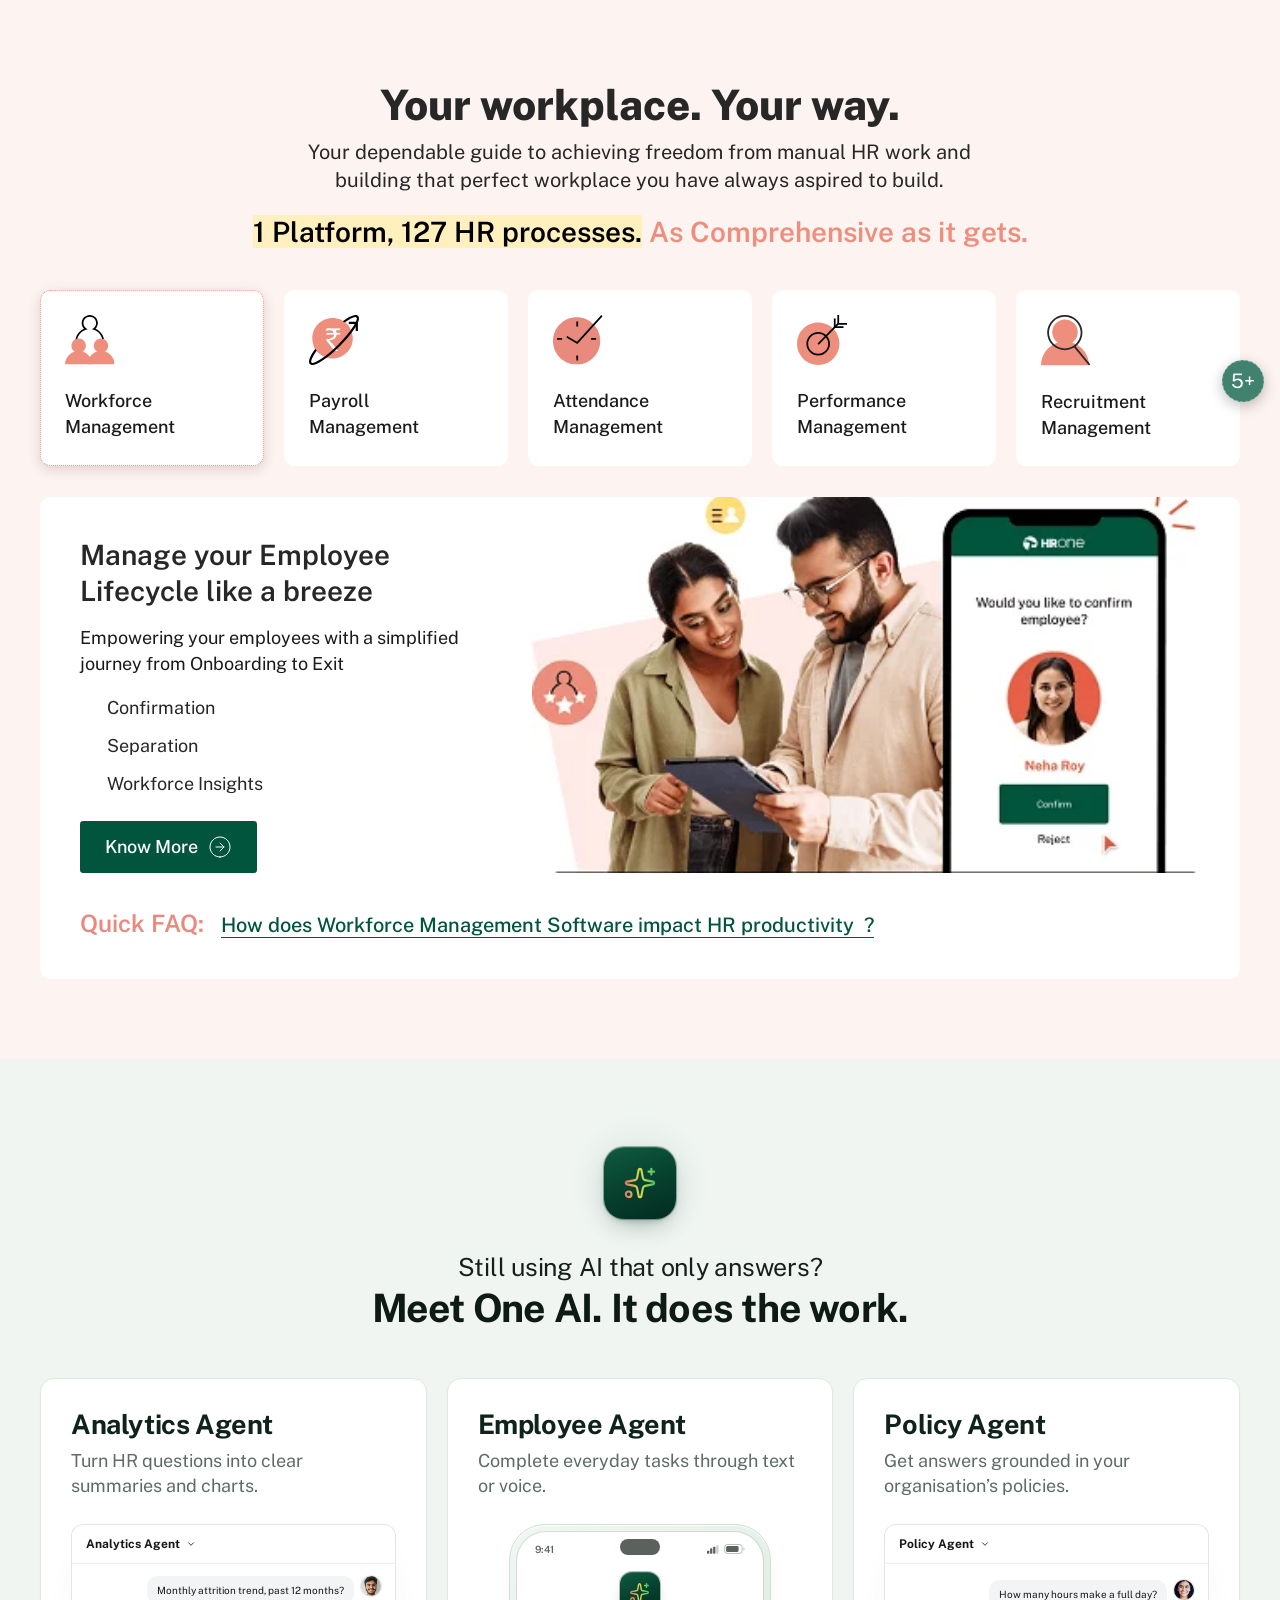
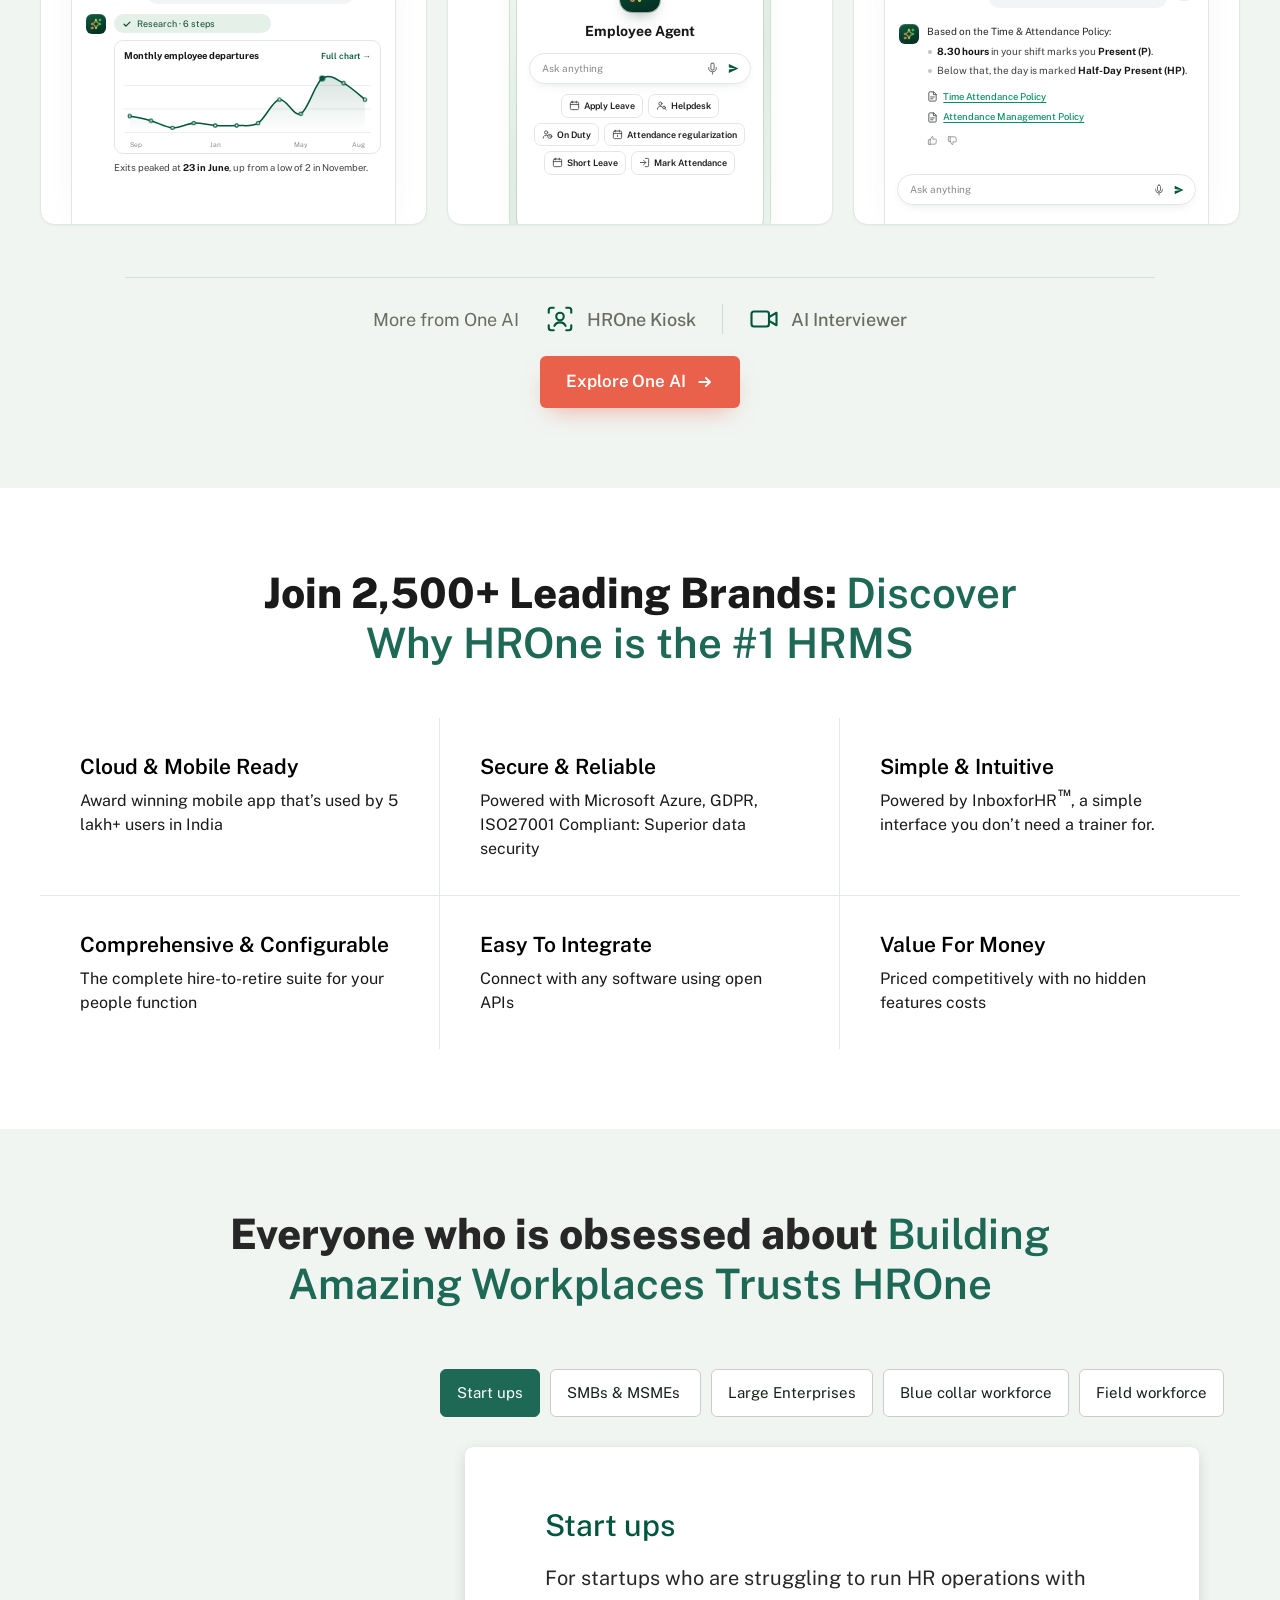
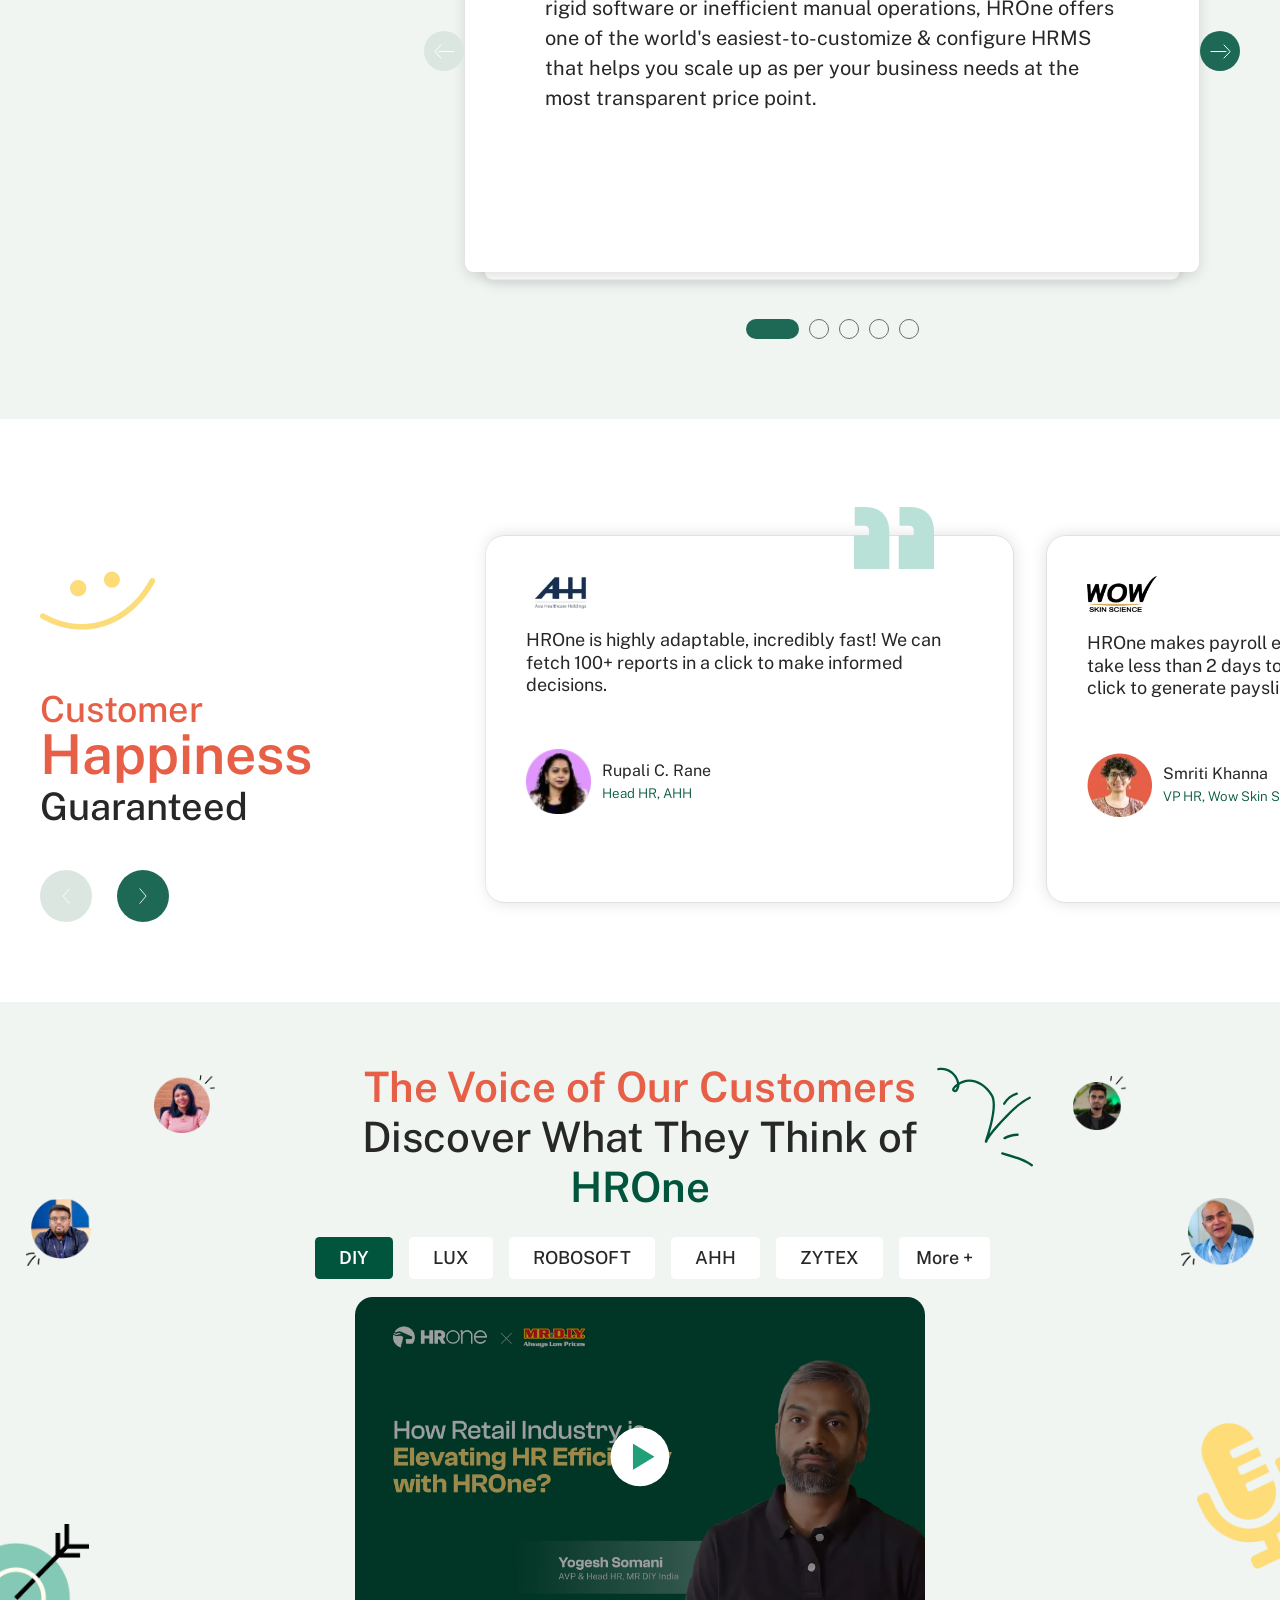
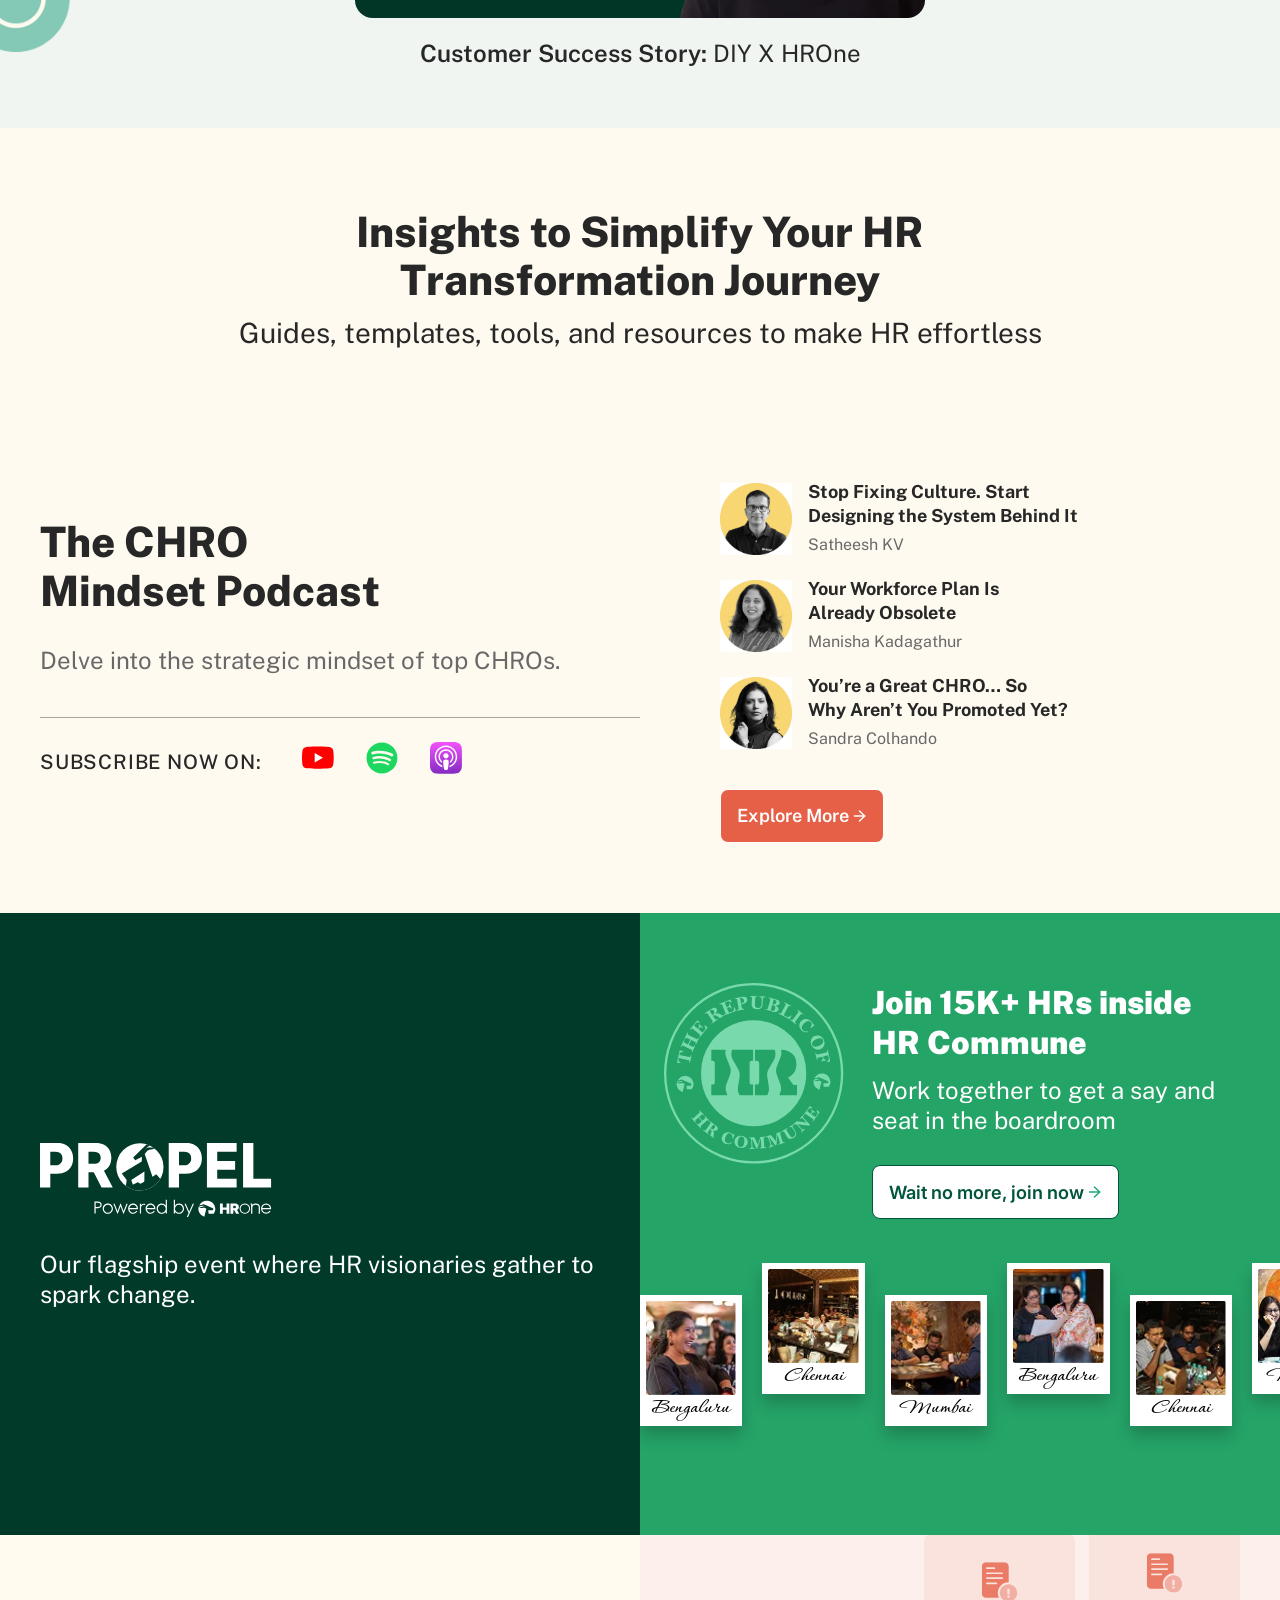
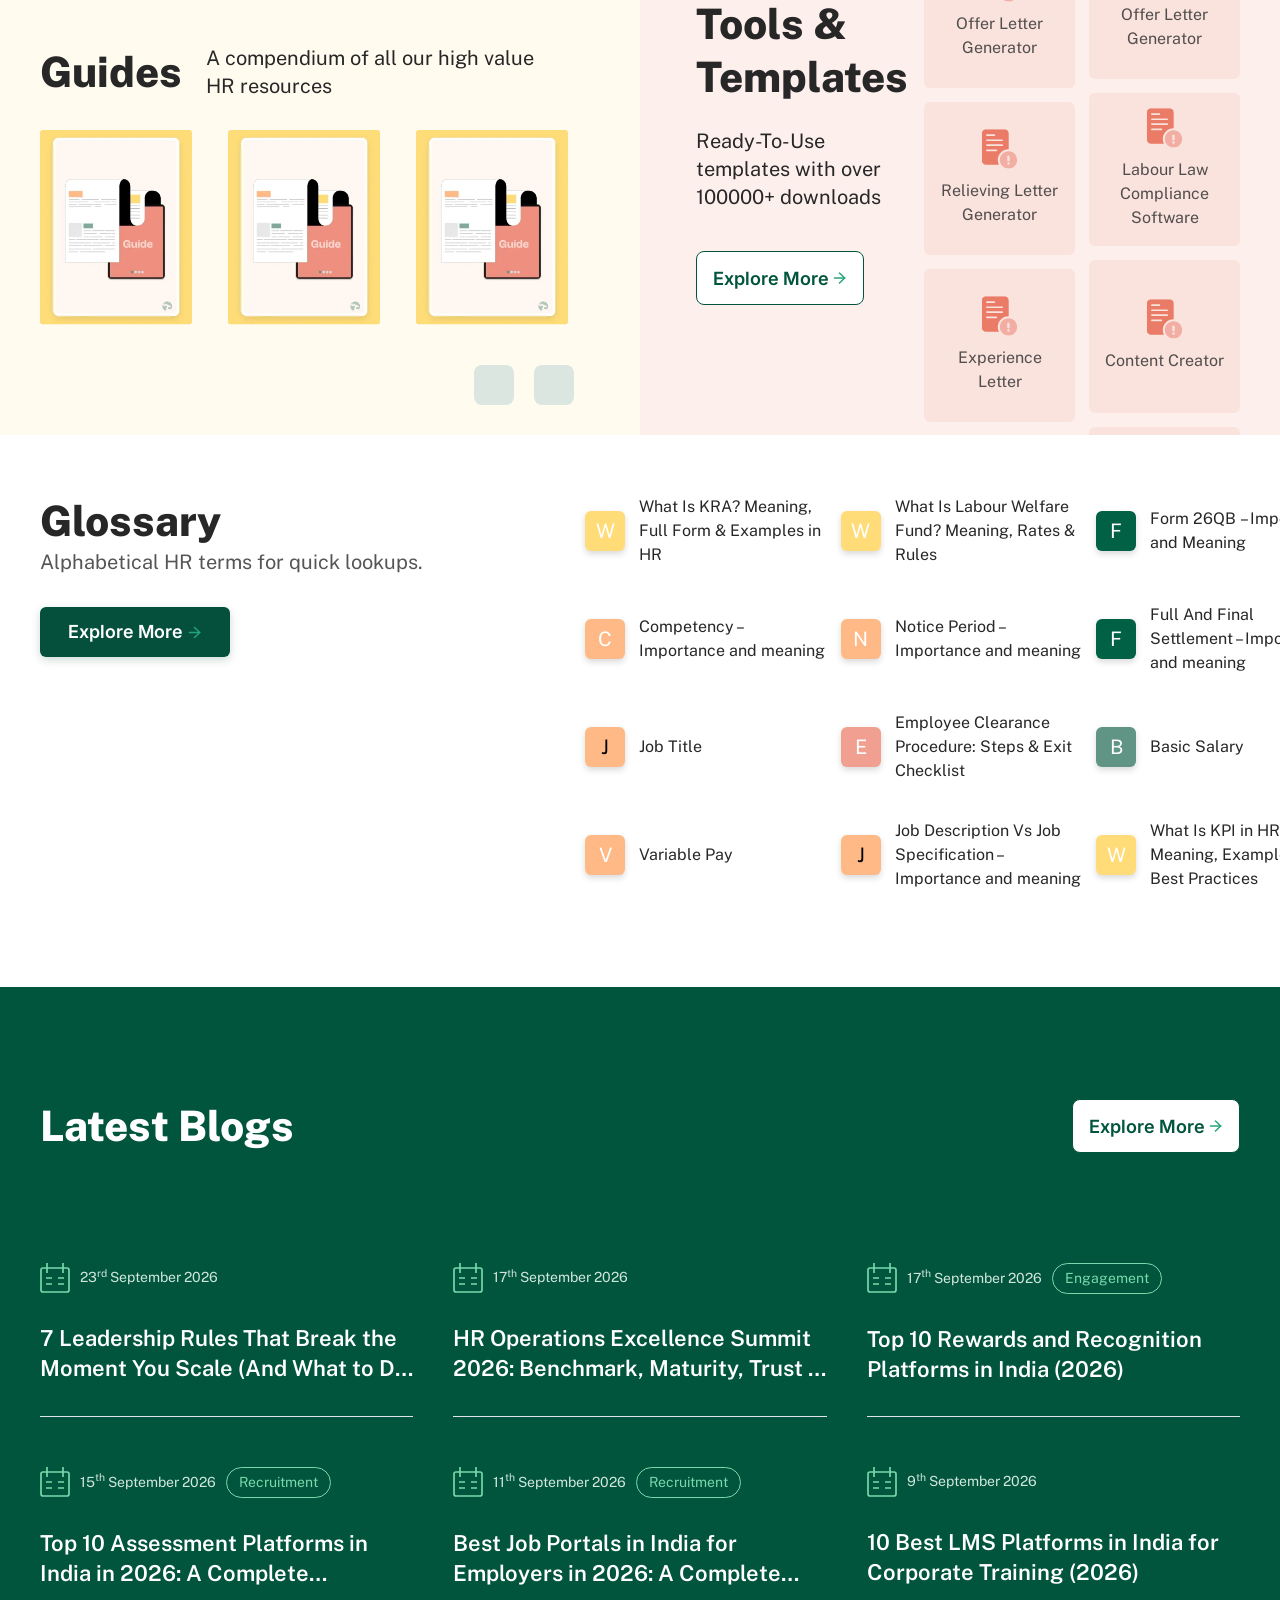
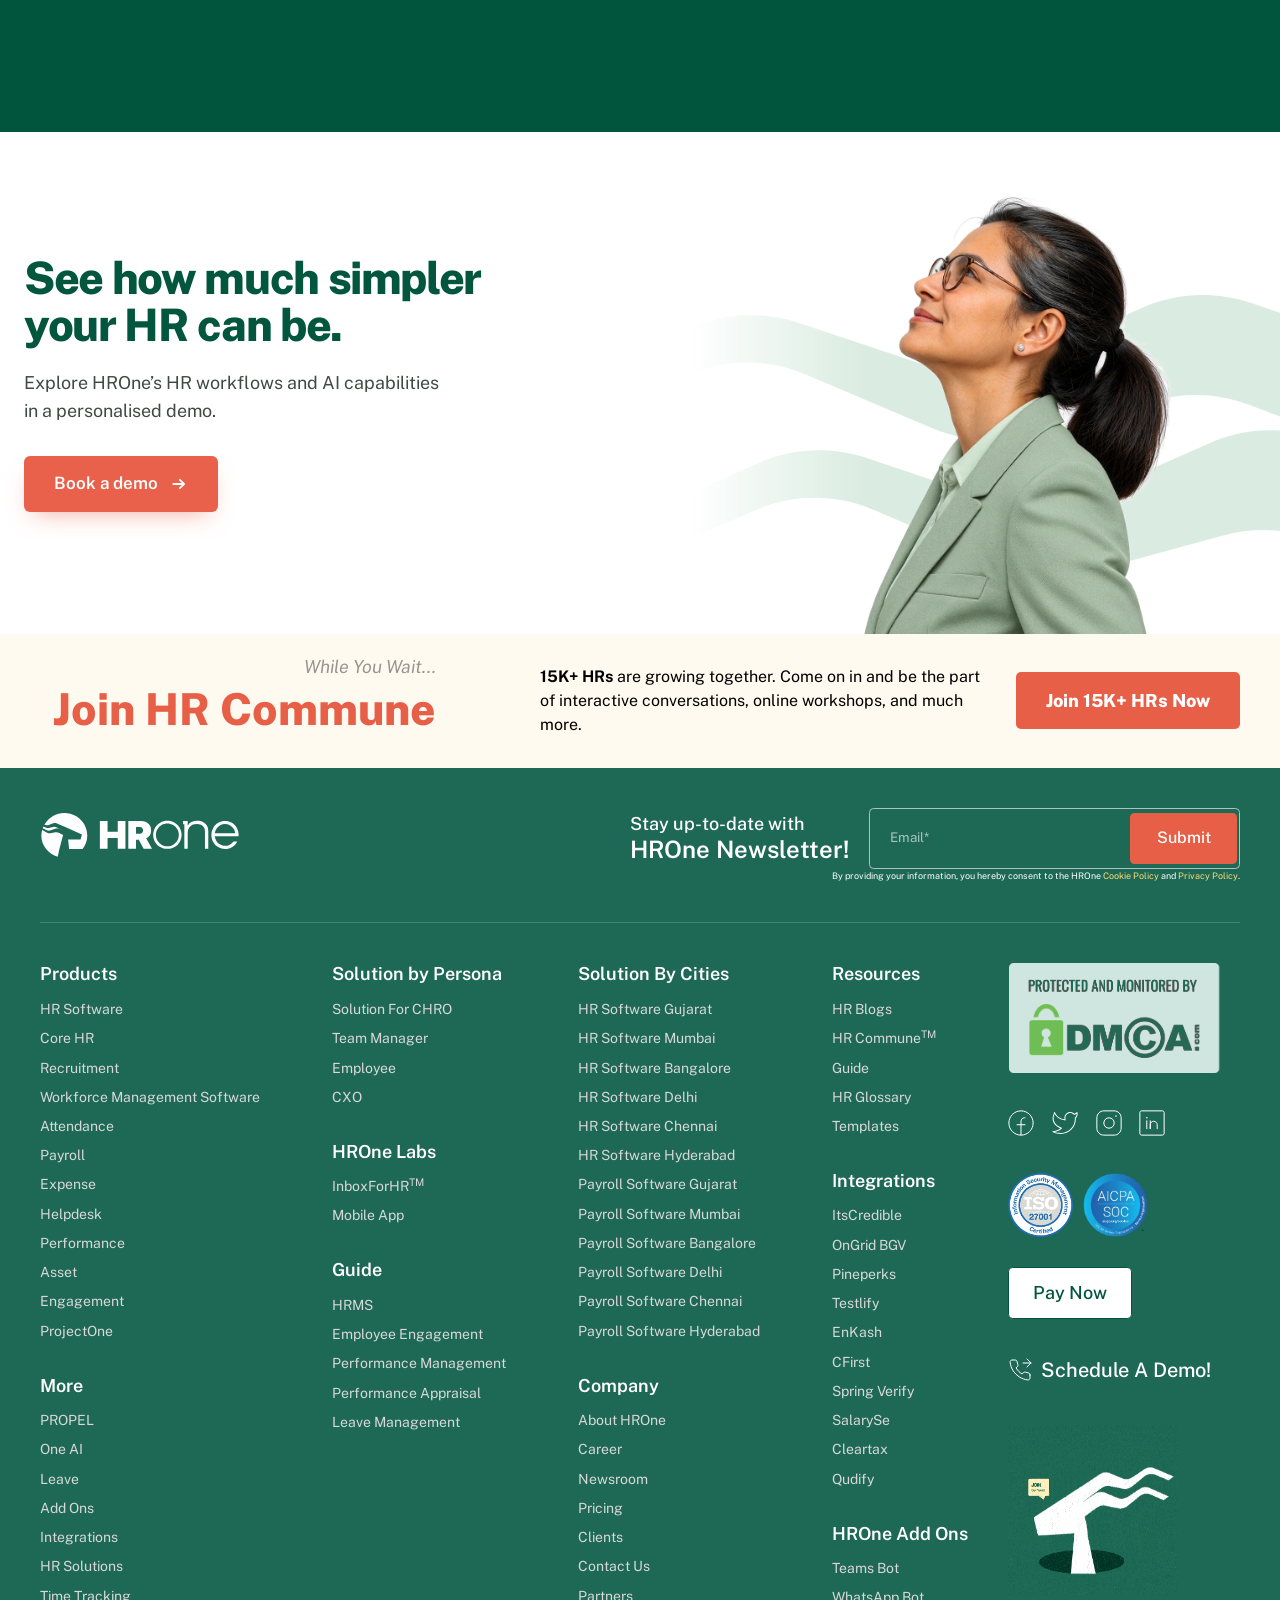
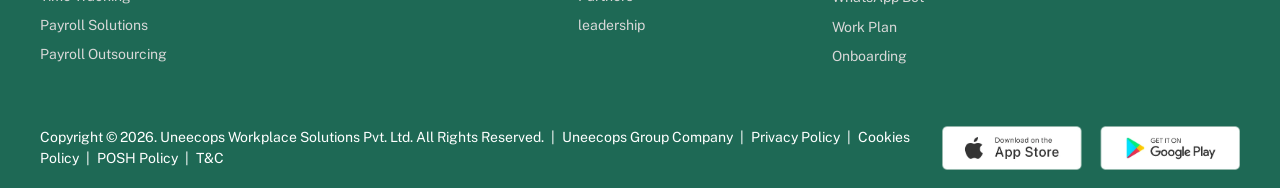
==== public/legacy/hrone-home/index.html @ bf6c5e46 "Add option D: option C hero with the rest of the homepage below it New variation under src/variants/" ====
<!doctype html>
<html lang="en-US">
<head>
<meta charset="utf-8">
<meta name="viewport" content="width=device-width, initial-scale=1">
<title>HROne home sections</title>
<!-- Every link leaves the embed: open it in the page that hosts this frame. -->
<base target="_top">
<!-- The live site serves these from hrone.cloud/cf-fonts, which a cross-origin
     frame cannot always load; Google/Fontshare copies are the fallback. -->
<link rel="stylesheet" href="https://fonts.googleapis.com/css2?family=Inter:wght@400;600;700&family=Poppins:wght@400;600;700&family=Public+Sans:ital,wght@0,400;0,500;0,600;0,700;0,800;1,400&family=Corinthia:wght@700&display=swap">
<link rel="stylesheet" href="https://api.fontshare.com/v2/css?f[]=clash-grotesk@400,500,600,700&display=swap">
<style>
img:is([sizes=auto i],[sizes^="auto," i]){contain-intrinsic-size:3000px 1500px}
/*# sourceURL=wp-img-auto-sizes-contain-inline-css */
</style>
<style>

	img.wp-smiley, img.emoji {
		display: inline !important;
		border: none !important;
		box-shadow: none !important;
		height: 1em !important;
		width: 1em !important;
		margin: 0 0.07em !important;
		vertical-align: -0.1em !important;
		background: none !important;
		padding: 0 !important;
	}
/*# sourceURL=wp-emoji-styles-inline-css */
</style>
<style>
/*! This file is auto-generated */
.wp-block-button__link{color:#fff;background-color:#32373c;border-radius:9999px;box-shadow:none;text-decoration:none;padding:calc(.667em + 2px) calc(1.333em + 2px);font-size:1.125em}.wp-block-file__button{background:#32373c;color:#fff;text-decoration:none}
/*# sourceURL=/wp-includes/css/classic-themes.min.css */
</style>
<style>
:root{--wp--preset--aspect-ratio--square: 1;--wp--preset--aspect-ratio--4-3: 4/3;--wp--preset--aspect-ratio--3-4: 3/4;--wp--preset--aspect-ratio--3-2: 3/2;--wp--preset--aspect-ratio--2-3: 2/3;--wp--preset--aspect-ratio--16-9: 16/9;--wp--preset--aspect-ratio--9-16: 9/16;--wp--preset--color--black: #000000;--wp--preset--color--cyan-bluish-gray: #abb8c3;--wp--preset--color--white: #FFFFFF;--wp--preset--color--pale-pink: #f78da7;--wp--preset--color--vivid-red: #cf2e2e;--wp--preset--color--luminous-vivid-orange: #ff6900;--wp--preset--color--luminous-vivid-amber: #fcb900;--wp--preset--color--light-green-cyan: #7bdcb5;--wp--preset--color--vivid-green-cyan: #00d084;--wp--preset--color--pale-cyan-blue: #8ed1fc;--wp--preset--color--vivid-cyan-blue: #0693e3;--wp--preset--color--vivid-purple: #9b51e0;--wp--preset--color--dark-gray: #28303D;--wp--preset--color--gray: #39414D;--wp--preset--color--green: #D1E4DD;--wp--preset--color--blue: #D1DFE4;--wp--preset--color--purple: #D1D1E4;--wp--preset--color--red: #E4D1D1;--wp--preset--color--orange: #E4DAD1;--wp--preset--color--yellow: #EEEADD;--wp--preset--gradient--vivid-cyan-blue-to-vivid-purple: linear-gradient(135deg,rgb(6,147,227) 0%,rgb(155,81,224) 100%);--wp--preset--gradient--light-green-cyan-to-vivid-green-cyan: linear-gradient(135deg,rgb(122,220,180) 0%,rgb(0,208,130) 100%);--wp--preset--gradient--luminous-vivid-amber-to-luminous-vivid-orange: linear-gradient(135deg,rgb(252,185,0) 0%,rgb(255,105,0) 100%);--wp--preset--gradient--luminous-vivid-orange-to-vivid-red: linear-gradient(135deg,rgb(255,105,0) 0%,rgb(207,46,46) 100%);--wp--preset--gradient--very-light-gray-to-cyan-bluish-gray: linear-gradient(135deg,rgb(238,238,238) 0%,rgb(169,184,195) 100%);--wp--preset--gradient--cool-to-warm-spectrum: linear-gradient(135deg,rgb(74,234,220) 0%,rgb(151,120,209) 20%,rgb(207,42,186) 40%,rgb(238,44,130) 60%,rgb(251,105,98) 80%,rgb(254,248,76) 100%);--wp--preset--gradient--blush-light-purple: linear-gradient(135deg,rgb(255,206,236) 0%,rgb(152,150,240) 100%);--wp--preset--gradient--blush-bordeaux: linear-gradient(135deg,rgb(254,205,165) 0%,rgb(254,45,45) 50%,rgb(107,0,62) 100%);--wp--preset--gradient--luminous-dusk: linear-gradient(135deg,rgb(255,203,112) 0%,rgb(199,81,192) 50%,rgb(65,88,208) 100%);--wp--preset--gradient--pale-ocean: linear-gradient(135deg,rgb(255,245,203) 0%,rgb(182,227,212) 50%,rgb(51,167,181) 100%);--wp--preset--gradient--electric-grass: linear-gradient(135deg,rgb(202,248,128) 0%,rgb(113,206,126) 100%);--wp--preset--gradient--midnight: linear-gradient(135deg,rgb(2,3,129) 0%,rgb(40,116,252) 100%);--wp--preset--gradient--purple-to-yellow: linear-gradient(160deg, #D1D1E4 0%, #EEEADD 100%);--wp--preset--gradient--yellow-to-purple: linear-gradient(160deg, #EEEADD 0%, #D1D1E4 100%);--wp--preset--gradient--green-to-yellow: linear-gradient(160deg, #D1E4DD 0%, #EEEADD 100%);--wp--preset--gradient--yellow-to-green: linear-gradient(160deg, #EEEADD 0%, #D1E4DD 100%);--wp--preset--gradient--red-to-yellow: linear-gradient(160deg, #E4D1D1 0%, #EEEADD 100%);--wp--preset--gradient--yellow-to-red: linear-gradient(160deg, #EEEADD 0%, #E4D1D1 100%);--wp--preset--gradient--purple-to-red: linear-gradient(160deg, #D1D1E4 0%, #E4D1D1 100%);--wp--preset--gradient--red-to-purple: linear-gradient(160deg, #E4D1D1 0%, #D1D1E4 100%);--wp--preset--font-size--small: 18px;--wp--preset--font-size--medium: 20px;--wp--preset--font-size--large: 24px;--wp--preset--font-size--x-large: 42px;--wp--preset--font-size--extra-small: 16px;--wp--preset--font-size--normal: 20px;--wp--preset--font-size--extra-large: 40px;--wp--preset--font-size--huge: 96px;--wp--preset--font-size--gigantic: 144px;--wp--preset--spacing--20: 0.44rem;--wp--preset--spacing--30: 0.67rem;--wp--preset--spacing--40: 1rem;--wp--preset--spacing--50: 1.5rem;--wp--preset--spacing--60: 2.25rem;--wp--preset--spacing--70: 3.38rem;--wp--preset--spacing--80: 5.06rem;--wp--preset--shadow--natural: 6px 6px 9px rgba(0, 0, 0, 0.2);--wp--preset--shadow--deep: 12px 12px 50px rgba(0, 0, 0, 0.4);--wp--preset--shadow--sharp: 6px 6px 0px rgba(0, 0, 0, 0.2);--wp--preset--shadow--outlined: 6px 6px 0px -3px rgb(255, 255, 255), 6px 6px rgb(0, 0, 0);--wp--preset--shadow--crisp: 6px 6px 0px rgb(0, 0, 0);}.wp-block-button{--wp--preset--dimension--25: 25%;--wp--preset--dimension--50: 50%;--wp--preset--dimension--75: 75%;--wp--preset--dimension--100: 100%;}:where(body) { margin: 0; }:where(.is-layout-flex){gap: 0.5em;}:where(.is-layout-grid){gap: 0.5em;}body .is-layout-flex{display: flex;}.is-layout-flex{flex-wrap: wrap;align-items: center;}.is-layout-flex > :is(*, div){margin: 0;}body .is-layout-grid{display: grid;}.is-layout-grid > :is(*, div){margin: 0;}body{padding-top: 0px;padding-right: 0px;padding-bottom: 0px;padding-left: 0px;}:root :where(.wp-element-button, .wp-block-button__link){background-color: #32373c;border-width: 0;color: #fff;font-family: inherit;font-size: inherit;font-style: inherit;font-weight: inherit;letter-spacing: inherit;line-height: inherit;padding-top: calc(0.667em + 2px);padding-right: calc(1.333em + 2px);padding-bottom: calc(0.667em + 2px);padding-left: calc(1.333em + 2px);text-decoration: none;text-transform: inherit;}.has-black-color{color: var(--wp--preset--color--black) !important;}.has-cyan-bluish-gray-color{color: var(--wp--preset--color--cyan-bluish-gray) !important;}.has-white-color{color: var(--wp--preset--color--white) !important;}.has-pale-pink-color{color: var(--wp--preset--color--pale-pink) !important;}.has-vivid-red-color{color: var(--wp--preset--color--vivid-red) !important;}.has-luminous-vivid-orange-color{color: var(--wp--preset--color--luminous-vivid-orange) !important;}.has-luminous-vivid-amber-color{color: var(--wp--preset--color--luminous-vivid-amber) !important;}.has-light-green-cyan-color{color: var(--wp--preset--color--light-green-cyan) !important;}.has-vivid-green-cyan-color{color: var(--wp--preset--color--vivid-green-cyan) !important;}.has-pale-cyan-blue-color{color: var(--wp--preset--color--pale-cyan-blue) !important;}.has-vivid-cyan-blue-color{color: var(--wp--preset--color--vivid-cyan-blue) !important;}.has-vivid-purple-color{color: var(--wp--preset--color--vivid-purple) !important;}.has-dark-gray-color{color: var(--wp--preset--color--dark-gray) !important;}.has-gray-color{color: var(--wp--preset--color--gray) !important;}.has-green-color{color: var(--wp--preset--color--green) !important;}.has-blue-color{color: var(--wp--preset--color--blue) !important;}.has-purple-color{color: var(--wp--preset--color--purple) !important;}.has-red-color{color: var(--wp--preset--color--red) !important;}.has-orange-color{color: var(--wp--preset--color--orange) !important;}.has-yellow-color{color: var(--wp--preset--color--yellow) !important;}.has-black-background-color{background-color: var(--wp--preset--color--black) !important;}.has-cyan-bluish-gray-background-color{background-color: var(--wp--preset--color--cyan-bluish-gray) !important;}.has-white-background-color{background-color: var(--wp--preset--color--white) !important;}.has-pale-pink-background-color{background-color: var(--wp--preset--color--pale-pink) !important;}.has-vivid-red-background-color{background-color: var(--wp--preset--color--vivid-red) !important;}.has-luminous-vivid-orange-background-color{background-color: var(--wp--preset--color--luminous-vivid-orange) !important;}.has-luminous-vivid-amber-background-color{background-color: var(--wp--preset--color--luminous-vivid-amber) !important;}.has-light-green-cyan-background-color{background-color: var(--wp--preset--color--light-green-cyan) !important;}.has-vivid-green-cyan-background-color{background-color: var(--wp--preset--color--vivid-green-cyan) !important;}.has-pale-cyan-blue-background-color{background-color: var(--wp--preset--color--pale-cyan-blue) !important;}.has-vivid-cyan-blue-background-color{background-color: var(--wp--preset--color--vivid-cyan-blue) !important;}.has-vivid-purple-background-color{background-color: var(--wp--preset--color--vivid-purple) !important;}.has-dark-gray-background-color{background-color: var(--wp--preset--color--dark-gray) !important;}.has-gray-background-color{background-color: var(--wp--preset--color--gray) !important;}.has-green-background-color{background-color: var(--wp--preset--color--green) !important;}.has-blue-background-color{background-color: var(--wp--preset--color--blue) !important;}.has-purple-background-color{background-color: var(--wp--preset--color--purple) !important;}.has-red-background-color{background-color: var(--wp--preset--color--red) !important;}.has-orange-background-color{background-color: var(--wp--preset--color--orange) !important;}.has-yellow-background-color{background-color: var(--wp--preset--color--yellow) !important;}.has-black-border-color{border-color: var(--wp--preset--color--black) !important;}.has-cyan-bluish-gray-border-color{border-color: var(--wp--preset--color--cyan-bluish-gray) !important;}.has-white-border-color{border-color: var(--wp--preset--color--white) !important;}.has-pale-pink-border-color{border-color: var(--wp--preset--color--pale-pink) !important;}.has-vivid-red-border-color{border-color: var(--wp--preset--color--vivid-red) !important;}.has-luminous-vivid-orange-border-color{border-color: var(--wp--preset--color--luminous-vivid-orange) !important;}.has-luminous-vivid-amber-border-color{border-color: var(--wp--preset--color--luminous-vivid-amber) !important;}.has-light-green-cyan-border-color{border-color: var(--wp--preset--color--light-green-cyan) !important;}.has-vivid-green-cyan-border-color{border-color: var(--wp--preset--color--vivid-green-cyan) !important;}.has-pale-cyan-blue-border-color{border-color: var(--wp--preset--color--pale-cyan-blue) !important;}.has-vivid-cyan-blue-border-color{border-color: var(--wp--preset--color--vivid-cyan-blue) !important;}.has-vivid-purple-border-color{border-color: var(--wp--preset--color--vivid-purple) !important;}.has-dark-gray-border-color{border-color: var(--wp--preset--color--dark-gray) !important;}.has-gray-border-color{border-color: var(--wp--preset--color--gray) !important;}.has-green-border-color{border-color: var(--wp--preset--color--green) !important;}.has-blue-border-color{border-color: var(--wp--preset--color--blue) !important;}.has-purple-border-color{border-color: var(--wp--preset--color--purple) !important;}.has-red-border-color{border-color: var(--wp--preset--color--red) !important;}.has-orange-border-color{border-color: var(--wp--preset--color--orange) !important;}.has-yellow-border-color{border-color: var(--wp--preset--color--yellow) !important;}.has-vivid-cyan-blue-to-vivid-purple-gradient-background{background: var(--wp--preset--gradient--vivid-cyan-blue-to-vivid-purple) !important;}.has-light-green-cyan-to-vivid-green-cyan-gradient-background{background: var(--wp--preset--gradient--light-green-cyan-to-vivid-green-cyan) !important;}.has-luminous-vivid-amber-to-luminous-vivid-orange-gradient-background{background: var(--wp--preset--gradient--luminous-vivid-amber-to-luminous-vivid-orange) !important;}.has-luminous-vivid-orange-to-vivid-red-gradient-background{background: var(--wp--preset--gradient--luminous-vivid-orange-to-vivid-red) !important;}.has-very-light-gray-to-cyan-bluish-gray-gradient-background{background: var(--wp--preset--gradient--very-light-gray-to-cyan-bluish-gray) !important;}.has-cool-to-warm-spectrum-gradient-background{background: var(--wp--preset--gradient--cool-to-warm-spectrum) !important;}.has-blush-light-purple-gradient-background{background: var(--wp--preset--gradient--blush-light-purple) !important;}.has-blush-bordeaux-gradient-background{background: var(--wp--preset--gradient--blush-bordeaux) !important;}.has-luminous-dusk-gradient-background{background: var(--wp--preset--gradient--luminous-dusk) !important;}.has-pale-ocean-gradient-background{background: var(--wp--preset--gradient--pale-ocean) !important;}.has-electric-grass-gradient-background{background: var(--wp--preset--gradient--electric-grass) !important;}.has-midnight-gradient-background{background: var(--wp--preset--gradient--midnight) !important;}.has-purple-to-yellow-gradient-background{background: var(--wp--preset--gradient--purple-to-yellow) !important;}.has-yellow-to-purple-gradient-background{background: var(--wp--preset--gradient--yellow-to-purple) !important;}.has-green-to-yellow-gradient-background{background: var(--wp--preset--gradient--green-to-yellow) !important;}.has-yellow-to-green-gradient-background{background: var(--wp--preset--gradient--yellow-to-green) !important;}.has-red-to-yellow-gradient-background{background: var(--wp--preset--gradient--red-to-yellow) !important;}.has-yellow-to-red-gradient-background{background: var(--wp--preset--gradient--yellow-to-red) !important;}.has-purple-to-red-gradient-background{background: var(--wp--preset--gradient--purple-to-red) !important;}.has-red-to-purple-gradient-background{background: var(--wp--preset--gradient--red-to-purple) !important;}.has-small-font-size{font-size: var(--wp--preset--font-size--small) !important;}.has-medium-font-size{font-size: var(--wp--preset--font-size--medium) !important;}.has-large-font-size{font-size: var(--wp--preset--font-size--large) !important;}.has-x-large-font-size{font-size: var(--wp--preset--font-size--x-large) !important;}.has-extra-small-font-size{font-size: var(--wp--preset--font-size--extra-small) !important;}.has-normal-font-size{font-size: var(--wp--preset--font-size--normal) !important;}.has-extra-large-font-size{font-size: var(--wp--preset--font-size--extra-large) !important;}.has-huge-font-size{font-size: var(--wp--preset--font-size--huge) !important;}.has-gigantic-font-size{font-size: var(--wp--preset--font-size--gigantic) !important;}
/*# sourceURL=global-styles-inline-css */
</style>
<link rel="stylesheet" href="assets/kiflo-public.css">
<link rel="stylesheet" href="assets/select2.min.css">
<link rel="stylesheet" href="assets/style.css">
<link rel="stylesheet" href="assets/custom-style.css">
<link rel="stylesheet" href="assets/style-additional.css">
<link rel="stylesheet" href="assets/common-new.css">
<link rel="stylesheet" href="assets/slick.min.css">
<link rel="stylesheet" href="assets/home_new.css">
<link rel="stylesheet" href="assets/one-to-win.css">
<style>
.platinum-sponsors-grid {
    display: grid;
    grid-template-columns: repeat(4, 1fr)!important;
    margin-top: 30px;
    grid-gap: 0 4px;
}
.client-banner-img-container img {
    height: 500px;
}
</style>
<style>/* =============================================================================
   HROne Option C — Convert.com Variation CSS (uncompressed)
   Paste ALL of this into Variation CSS.
   - No @import / @layer / @property (Convert rejects or ignores them)
   - Load fonts via <link> in HTML (already in index.html <head>)
   - Paste hero.js into Variation JS (Convert strips <script src> from HTML)
   ============================================================================= */

@supports (((-webkit-hyphens: none)) and (not (margin-trim: inline))) or ((-moz-orient: inline) and (not (color: rgb(from red r g b)))) {

    *,
    :before,
    :after,
    ::backdrop {
        --tw-translate-x: 0;
        --tw-translate-y: 0;
        --tw-translate-z: 0;
        --tw-rotate-x: initial;
        --tw-rotate-y: initial;
        --tw-rotate-z: initial;
        --tw-skew-x: initial;
        --tw-skew-y: initial;
        --tw-border-style: solid;
        --tw-leading: initial;
        --tw-font-weight: initial;
        --tw-tracking: initial;
        --tw-ordinal: initial;
        --tw-slashed-zero: initial;
        --tw-numeric-figure: initial;
        --tw-numeric-spacing: initial;
        --tw-numeric-fraction: initial;
        --tw-shadow: 0 0 #0000;
        --tw-shadow-color: initial;
        --tw-shadow-alpha: 100%;
        --tw-inset-shadow: 0 0 #0000;
        --tw-inset-shadow-color: initial;
        --tw-inset-shadow-alpha: 100%;
        --tw-ring-color: initial;
        --tw-ring-shadow: 0 0 #0000;
        --tw-inset-ring-color: initial;
        --tw-inset-ring-shadow: 0 0 #0000;
        --tw-ring-inset: initial;
        --tw-ring-offset-width: 0px;
        --tw-ring-offset-color: #fff;
        --tw-ring-offset-shadow: 0 0 #0000;
        --tw-blur: initial;
        --tw-brightness: initial;
        --tw-contrast: initial;
        --tw-grayscale: initial;
        --tw-hue-rotate: initial;
        --tw-invert: initial;
        --tw-opacity: initial;
        --tw-saturate: initial;
        --tw-sepia: initial;
        --tw-drop-shadow: initial;
        --tw-drop-shadow-color: initial;
        --tw-drop-shadow-alpha: 100%;
        --tw-drop-shadow-size: initial;
        --tw-backdrop-blur: initial;
        --tw-backdrop-brightness: initial;
        --tw-backdrop-contrast: initial;
        --tw-backdrop-grayscale: initial;
        --tw-backdrop-hue-rotate: initial;
        --tw-backdrop-invert: initial;
        --tw-backdrop-opacity: initial;
        --tw-backdrop-saturate: initial;
        --tw-backdrop-sepia: initial;
        --tw-duration: initial;
        --tw-ease: initial;
    }
}

:root,
:host {
    --font-sans: -apple-system, BlinkMacSystemFont, "Segoe UI", Roboto,
        "Helvetica Neue", "Noto Sans", Arial, sans-serif, "Apple Color Emoji",
        "Segoe UI Emoji", "Segoe UI Symbol", "Noto Color Emoji";
    --font-mono: ui-monospace, SFMono-Regular, Menlo, Monaco, Consolas,
        "Liberation Mono", "Courier New", monospace;
    --color-white: #fff;
    --spacing: 0.25rem;
    --text-sm: 0.875rem;
    --text-sm--line-height: calc(1.25 / 0.875);
    --font-weight-medium: 500;
    --font-weight-semibold: 600;
    --font-weight-bold: 700;
    --leading-tight: 1.25;
    --radius-md: 0.375rem;
    --radius-lg: 0.5rem;
    --radius-xl: 0.75rem;
    --radius-2xl: 1rem;
    --ease-out: cubic-bezier(0, 0, 0.2, 1);
    --blur-sm: 8px;
    --blur-2xl: 40px;
    --default-transition-duration: 0.15s;
    --default-transition-timing-function: cubic-bezier(0.4, 0, 0.2, 1);
    --default-font-family: var(--font-sans);
    --default-mono-font-family: var(--font-mono);
}

* {
    /* box-sizing: border-box; */
    border: 0 solid;
    margin: 0;
    padding: 0;
}

::file-selector-button {
    box-sizing: border-box;
    border: 0 solid;
    margin: 0;
    padding: 0;
}

html,
:host {
    -webkit-text-size-adjust: 100%;
    tab-size: 4;
    line-height: 1.5;
    font-family: var(--default-font-family,
            -apple-system,
            BlinkMacSystemFont,
            "Segoe UI",
            Roboto,
            "Helvetica Neue",
            "Noto Sans",
            Arial,
            sans-serif,
            "Apple Color Emoji",
            "Segoe UI Emoji",
            "Segoe UI Symbol",
            "Noto Color Emoji"
        );
    font-feature-settings: var(--default-font-feature-settings, normal);
    font-variation-settings: var(--default-font-variation-settings, normal);
    -webkit-tap-highlight-color: transparent;
}

hr {
    height: 0;
    color: inherit;
    border-top-width: 1px;
}

abbr:where([title]) {
    -webkit-text-decoration: underline dotted;
    text-decoration: underline dotted;
}

h1,
h2,
h3,
h4,
h5,
h6 {
    font-size: inherit;
    /* font-weight: inherit; */
}

a {
    color: inherit;
    -webkit-text-decoration: inherit;
    text-decoration: inherit;
}

b,
strong {
    font-weight: bolder;
}

code,
kbd,
samp,
pre {
    font-family: var(--default-mono-font-family,
            ui-monospace,
            SFMono-Regular,
            Menlo,
            Monaco,
            Consolas,
            "Liberation Mono",
            "Courier New",
            monospace);
    font-feature-settings: var(--default-mono-font-feature-settings, normal);
    font-variation-settings: var(--default-mono-font-variation-settings, normal);
    font-size: 1em;
}

small {
    font-size: 80%;
}

sub,
sup {
    vertical-align: baseline;
    font-size: 75%;
    line-height: 0;
    position: relative;
}

sub {
    bottom: -0.25em;
}

sup {
    top: -0.5em;
}

table {
    text-indent: 0;
    border-color: inherit;
    border-collapse: collapse;
}

:-moz-focusring:where(:not(iframe)) {
    outline: auto;
}

progress {
    vertical-align: baseline;
}

summary {
    display: list-item;
}

ol,
ul,
menu {
    list-style: none;
}

#root img,
#root svg,
#root video,
#root canvas,
#root audio,
#root iframe,
#root embed,
#root object {
    display: block;
}

img,
video {
    max-width: 100%;
    height: auto;
}

button,
input,
select,
optgroup,
textarea {
    font: inherit;
    font-feature-settings: inherit;
    font-variation-settings: inherit;
    letter-spacing: inherit;
    color: inherit;
    opacity: 1;
    background-color: #0000;
    border-radius: 0;
}

::file-selector-button {
    font: inherit;
    font-feature-settings: inherit;
    font-variation-settings: inherit;
    letter-spacing: inherit;
    color: inherit;
    opacity: 1;
    background-color: #0000;
    border-radius: 0;
}

:where(select:is([multiple], [size])) optgroup {
    font-weight: bolder;
}

:where(select:is([multiple], [size])) optgroup option {
    padding-inline-start: 20px;
}

::file-selector-button {
    margin-inline-end: 4px;
}

::placeholder {
    opacity: 1;
}

@supports (not ((-webkit-appearance: -apple-pay-button))) or (contain-intrinsic-size: 1px) {
    ::placeholder {
        color: currentColor;
    }

    @supports (color: color-mix(in lab, red, red)) {
        ::placeholder {
            color: color-mix(in oklab, currentcolor 50%, transparent);
        }
    }
}

textarea {
    resize: vertical;
}

::-webkit-search-decoration {
    -webkit-appearance: none;
}

::-webkit-date-and-time-value {
    min-height: 1lh;
    text-align: inherit;
}

::-webkit-datetime-edit {
    display: inline-flex;
}

::-webkit-datetime-edit-fields-wrapper {
    padding: 0;
}

::-webkit-datetime-edit {
    padding-block: 0;
}

::-webkit-datetime-edit-year-field {
    padding-block: 0;
}

::-webkit-datetime-edit-month-field {
    padding-block: 0;
}

::-webkit-datetime-edit-day-field {
    padding-block: 0;
}

::-webkit-datetime-edit-hour-field {
    padding-block: 0;
}

::-webkit-datetime-edit-minute-field {
    padding-block: 0;
}

::-webkit-datetime-edit-second-field {
    padding-block: 0;
}

::-webkit-datetime-edit-millisecond-field {
    padding-block: 0;
}

::-webkit-datetime-edit-meridiem-field {
    padding-block: 0;
}

::-webkit-calendar-picker-indicator {
    line-height: 1;
}

:-moz-ui-invalid {
    box-shadow: none;
}

button,
input:where([type="button"], [type="reset"], [type="submit"]) {
    appearance: button;
}

::file-selector-button {
    appearance: button;
}

::-webkit-inner-spin-button {
    height: auto;
}

::-webkit-outer-spin-button {
    height: auto;
}

[hidden]:where(:not([hidden="until-found"])) {
    display: none !important;
}

.pointer-events-none {
    pointer-events: none;
}

.visible {
    visibility: visible;
}

.absolute {
    position: absolute;
}

.fixed {
    position: fixed;
}

.relative {
    position: relative;
}

.sticky {
    position: sticky;
}

.inset-0 {
    inset: 0;
}

.inset-x-0 {
    inset-inline: 0;
}

.inset-y-0 {
    inset-block: 0;
}

.-top-10 {
    top: calc(var(--spacing) * -10);
}

.top-0 {
    top: 0;
}

.top-6 {
    top: calc(var(--spacing) * 6);
}

.top-\[6px\] {
    top: 6px;
}

.top-\[90px\] {
    top: 90px;
}

.top-\[95px\] {
    top: 95px;
}

.top-\[126px\] {
    top: 126px;
}

.-right-9 {
    right: calc(var(--spacing) * -9);
}

.-right-\[1\.5px\] {
    right: -1.5px;
}

.bottom-0 {
    bottom: 0;
}

.bottom-6 {
    bottom: calc(var(--spacing) * 6);
}

.-left-9 {
    left: calc(var(--spacing) * -9);
}

.-left-\[1\.5px\] {
    left: -1.5px;
}

.left-0 {
    left: 0;
}

.left-1\/2 {
    left: 50%;
}

.z-10 {
    z-index: 10;
}

.z-20 {
    z-index: 20;
}

.z-30 {
    z-index: 30;
}

.z-40 {
    z-index: 40;
}

.z-50 {
    z-index: 50;
}

/* 
.container {
    width: 100%;
}

@media (width>=40rem) {
    .container {
        max-width: 40rem;
    }
}

@media (width>=48rem) {
    .container {
        max-width: 48rem;
    }
}

@media (width>=64rem) {
    .container {
        max-width: 64rem;
    }
}

@media (width>=80rem) {
    .container {
        max-width: 80rem;
    }
}

@media (width>=96rem) {
    .container {
        max-width: 96rem;
    }
} */

.-mx-4 {
    margin-inline: calc(var(--spacing) * -4);
}

.mx-auto {
    margin-inline: auto;
}

.-mt-4 {
    margin-top: calc(var(--spacing) * -4);
}

.mt-0\.5 {
    margin-top: calc(var(--spacing) * 0.5);
}

.mt-1 {
    margin-top: var(--spacing);
}

.mt-1\.5 {
    margin-top: calc(var(--spacing) * 1.5);
}

.mt-2 {
    margin-top: calc(var(--spacing) * 2);
}

.mt-2\.5 {
    margin-top: calc(var(--spacing) * 2.5);
}

.mt-3 {
    margin-top: calc(var(--spacing) * 3);
}

.mt-4 {
    margin-top: calc(var(--spacing) * 4);
}

.mt-6 {
    margin-top: calc(var(--spacing) * 6);
}

.mt-7 {
    margin-top: calc(var(--spacing) * 7);
}

.mt-8 {
    margin-top: calc(var(--spacing) * 8);
}

.mt-10 {
    margin-top: calc(var(--spacing) * 10);
}

.mt-\[0\.28em\] {
    margin-top: 0.28em;
}

.mt-\[1px\] {
    margin-top: 1px;
}

.mt-\[2px\] {
    margin-top: 2px;
}

.mt-\[3px\] {
    margin-top: 3px;
}

.mt-\[5px\] {
    margin-top: 5px;
}

.mt-\[7px\] {
    margin-top: 7px;
}

.mt-\[26px\] {
    margin-top: 26px;
}

.mt-\[30px\] {
    margin-top: 30px;
}

.-mb-4 {
    margin-bottom: calc(var(--spacing) * -4);
}

.mb-1 {
    margin-bottom: var(--spacing);
}

.mb-2 {
    margin-bottom: calc(var(--spacing) * 2);
}

.mb-2\.5 {
    margin-bottom: calc(var(--spacing) * 2.5);
}

.mb-\[9px\] {
    margin-bottom: 9px;
}

.ml-1 {
    margin-left: var(--spacing);
}

.ml-\[19px\] {
    margin-left: 19px;
}

.ml-auto {
    margin-left: auto;
}

.ml-px {
    margin-left: 1px;
}

.block {
    display: block;
}

.flex {
    display: flex;
}

.grid {
    display: grid;
}

.hidden {
    display: none;
}

.inline {
    display: inline;
}

.inline-block {
    display: inline-block;
}

.inline-flex {
    display: inline-flex;
}

.aspect-\[9\/19\.5\] {
    aspect-ratio: 9/19.5;
}

.aspect-\[16\/11\] {
    aspect-ratio: 16/11;
}

.h-3 {
    height: calc(var(--spacing) * 3);
}

.h-4 {
    height: calc(var(--spacing) * 4);
}

.h-6 {
    height: calc(var(--spacing) * 6);
}

.h-7 {
    height: calc(var(--spacing) * 7);
}

.h-8 {
    height: calc(var(--spacing) * 8);
}

.h-9 {
    height: calc(var(--spacing) * 9);
}

.h-10 {
    height: calc(var(--spacing) * 10);
}

.h-14 {
    height: calc(var(--spacing) * 14);
}

.h-16 {
    height: calc(var(--spacing) * 16);
}

.h-\[1\.5px\] {
    height: 1.5px;
}

.h-\[3px\] {
    height: 3px;
}

.h-\[7px\] {
    height: 7px;
}

.h-\[9px\] {
    height: 9px;
}

.h-\[11px\] {
    height: 11px;
}

.h-\[13px\] {
    height: 13px;
}

.h-\[14px\] {
    height: 14px;
}

.h-\[15px\] {
    height: 15px;
}

.h-\[17px\] {
    height: 17px;
}

.h-\[18px\] {
    height: 18px;
}

.h-\[22px\] {
    height: 22px;
}

.h-\[26px\] {
    height: 26px;
}

.h-\[38px\] {
    height: 38px;
}

.h-\[440px\] {
    height: 440px;
}

.h-full {
    height: 100%;
}

.h-px {
    height: 1px;
}

.max-h-8 {
    max-height: calc(var(--spacing) * 8);
}

.min-h-0 {
    min-height: 0;
}

.min-h-\[51px\] {
    min-height: 51px;
}

.min-h-\[100svh\] {
    min-height: 100svh;
}

.min-h-\[121px\] {
    min-height: 121px;
}

.min-h-full {
    min-height: 100%;
}

.w-3 {
    width: calc(var(--spacing) * 3);
}

.w-4 {
    width: calc(var(--spacing) * 4);
}

.w-5 {
    width: calc(var(--spacing) * 5);
}

.w-6 {
    width: calc(var(--spacing) * 6);
}

.w-7 {
    width: calc(var(--spacing) * 7);
}

.w-9 {
    width: calc(var(--spacing) * 9);
}

.w-\[2\.5px\] {
    width: 2.5px;
}

.w-\[7px\] {
    width: 7px;
}

.w-\[9px\] {
    width: 9px;
}

.w-\[11px\] {
    width: 11px;
}

.w-\[13px\] {
    width: 13px;
}

.w-\[14px\] {
    width: 14px;
}

.w-\[17px\] {
    width: 17px;
}

.w-\[18px\] {
    width: 18px;
}

.w-\[26px\] {
    width: 26px;
}

.w-\[38px\] {
    width: 38px;
}

.w-\[44px\] {
    width: 44px;
}

.w-\[58px\] {
    width: 58px;
}

.w-\[68px\] {
    width: 68px;
}

.w-\[108px\] {
    width: 108px;
}

.w-\[150px\] {
    width: 150px;
}

.w-\[186px\] {
    width: 186px;
}

.w-\[244px\] {
    width: 244px;
}

.w-\[250px\] {
    width: 250px;
}

.w-\[min\(600px\,100\%\)\] {
    width: min(600px, 100%);
}

.w-\[min\(760px\,100\%\)\] {
    width: min(760px, 100%);
}

.w-auto {
    width: auto;
}

.w-full {
    width: 100%;
}

.w-max {
    width: max-content;
}

.w-px {
    width: 1px;
}

.max-w-\[120px\] {
    max-width: 120px;
}

.max-w-\[126px\] {
    max-width: 126px;
}

.max-w-\[132px\] {
    max-width: 132px;
}

.max-w-\[186px\] {
    max-width: 186px;
}

.max-w-\[288px\] {
    max-width: 288px;
}

.max-w-\[300px\] {
    max-width: 300px;
}

.max-w-\[330px\] {
    max-width: 330px;
}

.max-w-\[720px\] {
    max-width: 720px;
}

.max-w-\[880px\] {
    max-width: 880px;
}

.max-w-\[1040px\] {
    max-width: 1040px;
}

.max-w-\[1200px\] {
    max-width: 1200px;
}

.max-w-\[1320px\] {
    max-width: 1320px;
}

.min-w-0 {
    min-width: 0;
}

.flex-1 {
    flex: 1;
}

.shrink-0 {
    flex-shrink: 0;
}

.grow {
    flex-grow: 1;
}

.-translate-x-1\/2 {
    --tw-translate-x: calc(calc(1 / 2 * 100%) * -1);
    translate: var(--tw-translate-x) var(--tw-translate-y);
}

.translate-y-\[2px\] {
    --tw-translate-y: 2px;
    translate: var(--tw-translate-x) var(--tw-translate-y);
}

.scale-\[1\.3\] {
    scale: 1.3;
}

.rotate-90 {
    rotate: 90deg;
}

.transform {
    transform: var(--tw-rotate-x, ) var(--tw-rotate-y, ) var(--tw-rotate-z, ) var(--tw-skew-x, ) var(--tw-skew-y, );
}

.animate-\[askin_260ms_ease-out_both\] {
    animation: 0.26s ease-out both askin;
}

.animate-\[marquee_50s_linear_infinite\] {
    animation: 50s linear infinite marquee;
}

.resize {
    resize: both;
}

.flex-col {
    flex-direction: column;
}

.flex-wrap {
    flex-wrap: wrap;
}

.place-items-center {
    place-items: center;
}

.items-baseline {
    align-items: baseline;
}

.items-center {
    align-items: center;
}

.items-end {
    align-items: flex-end;
}

.items-start {
    align-items: flex-start;
}

.justify-between {
    justify-content: space-between;
}

.justify-center {
    justify-content: center;
}

.justify-end {
    justify-content: flex-end;
}

.gap-0\.5 {
    gap: calc(var(--spacing) * 0.5);
}

.gap-1 {
    gap: var(--spacing);
}

.gap-1\.5 {
    gap: calc(var(--spacing) * 1.5);
}

.gap-2 {
    gap: calc(var(--spacing) * 2);
}

.gap-2\.5 {
    gap: calc(var(--spacing) * 2.5);
}

.gap-3 {
    gap: calc(var(--spacing) * 3);
}

.gap-4 {
    gap: calc(var(--spacing) * 4);
}

.gap-5 {
    gap: calc(var(--spacing) * 5);
}

.gap-6 {
    gap: calc(var(--spacing) * 6);
}

.gap-7 {
    gap: calc(var(--spacing) * 7);
}

.gap-11 {
    gap: calc(var(--spacing) * 11);
}

.gap-\[2\.5px\] {
    gap: 2.5px;
}

.gap-\[3px\] {
    gap: 3px;
}

.gap-\[7px\] {
    gap: 7px;
}

.gap-x-6 {
    column-gap: calc(var(--spacing) * 6);
}

.gap-x-10 {
    column-gap: calc(var(--spacing) * 10);
}

.gap-y-6 {
    row-gap: calc(var(--spacing) * 6);
}

.gap-y-8 {
    row-gap: calc(var(--spacing) * 8);
}

.truncate {
    text-overflow: ellipsis;
    white-space: nowrap;
    overflow: hidden;
}

.overflow-hidden {
    overflow: hidden;
}

.rounded {
    border-radius: 0.25rem;
}

.rounded-2xl {
    border-radius: var(--radius-2xl);
}

.rounded-\[1\.5px\] {
    border-radius: 1.5px;
}

.rounded-\[4px\] {
    border-radius: 4px;
}

.rounded-\[5px\] {
    border-radius: 5px;
}

.rounded-\[6px\] {
    border-radius: 6px;
}

.rounded-\[7px\] {
    border-radius: 7px;
}

.rounded-\[8px\] {
    border-radius: 8px;
}

.rounded-\[9px\] {
    border-radius: 9px;
}

.rounded-\[10px\] {
    border-radius: 10px;
}

.rounded-\[11px\] {
    border-radius: 11px;
}

.rounded-\[26px\] {
    border-radius: 26px;
}

.rounded-\[33px\] {
    border-radius: 33px;
}

.rounded-\[50\%\] {
    border-radius: 50%;
}

.rounded-full {
    border-radius: 2147483647px;
}

.rounded-lg {
    border-radius: var(--radius-lg);
}

.rounded-md {
    border-radius: var(--radius-md);
}

.rounded-xl {
    border-radius: var(--radius-xl);
}

.rounded-t-\[9px\] {
    border-top-left-radius: 9px;
    border-top-right-radius: 9px;
}

.rounded-l {
    border-top-left-radius: 0.25rem;
    border-bottom-left-radius: 0.25rem;
}

.rounded-tl-\[3px\] {
    border-top-left-radius: 3px;
}

.rounded-r {
    border-top-right-radius: 0.25rem;
    border-bottom-right-radius: 0.25rem;
}

.rounded-tr-\[3px\] {
    border-top-right-radius: 3px;
}

.border {
    border-style: var(--tw-border-style);
    border-width: 1px;
}

.border-\[1\.6px\] {
    border-style: var(--tw-border-style);
    border-width: 1.6px;
}

.border-t {
    border-top-style: var(--tw-border-style);
    border-top-width: 1px;
}

.border-r {
    border-right-style: var(--tw-border-style);
    border-right-width: 1px;
}

.border-b {
    border-bottom-style: var(--tw-border-style);
    border-bottom-width: 1px;
}

.border-l {
    border-left-style: var(--tw-border-style);
    border-left-width: 1px;
}

.border-\[\#c9c9c9\] {
    border-color: #c9c9c9;
}

.border-\[\#e5e5e5\] {
    border-color: #e5e5e5;
}

.border-\[\#ececec\] {
    border-color: #ececec;
}

.border-\[\#ededed\] {
    border-color: #ededed;
}

.border-\[\#eeeeee\] {
    border-color: #eee;
}

.border-\[rgba\(230\,247\,240\,0\.2\)\] {
    border-color: #e6f7f033;
}

.border-\[var\(--border\)\] {
    border-color: var(--border);
}

.border-\[var\(--green\)\]\/25 {
    border-color: var(--green);
}

@supports (color: color-mix(in lab, red, red)) {
    .border-\[var\(--green\)\]\/25 {
        border-color: color-mix(in oklab, var(--green) 25%, transparent);
    }
}

.border-\[var\(--green-line\)\] {
    border-color: var(--green-line);
}

.bg-\[\#61c554\] {
    background-color: #61c554;
}

.bg-\[\#013226\] {
    background-color: #013226;
}

.bg-\[\#e9f2ec\] {
    background-color: #e9f2ec;
}

.bg-\[\#ec6a5f\] {
    background-color: #ec6a5f;
}

.bg-\[\#eceff0\] {
    background-color: #eceff0;
}

.bg-\[\#f1f7f3\] {
    background-color: #f1f7f3;
}

.bg-\[\#f5bf4f\] {
    background-color: #f5bf4f;
}

.bg-\[\#f7f7f4\] {
    background-color: #f7f7f4;
}

.bg-\[rgba\(230\,247\,240\,0\.25\)\] {
    background-color: #e6f7f040;
}

.bg-\[var\(--coral\)\] {
    background-color: var(--coral);
}

.bg-\[var\(--cream\)\],
.bg-\[var\(--cream\)\]\/80 {
    background-color: var(--cream);
}

@supports (color: color-mix(in lab, red, red)) {
    .bg-\[var\(--cream\)\]\/80 {
        background-color: color-mix(in oklab, var(--cream) 80%, transparent);
    }
}

.bg-\[var\(--cream-2\)\] {
    background-color: var(--cream-2);
}

.bg-\[var\(--green\)\],
.bg-\[var\(--green\)\]\/10 {
    background-color: var(--green);
}

@supports (color: color-mix(in lab, red, red)) {
    .bg-\[var\(--green\)\]\/10 {
        background-color: color-mix(in oklab, var(--green) 10%, transparent);
    }
}

.bg-\[var\(--green-deep\)\]\/25 {
    background-color: var(--green-deep);
}

@supports (color: color-mix(in lab, red, red)) {
    .bg-\[var\(--green-deep\)\]\/25 {
        background-color: color-mix(in oklab, var(--green-deep) 25%, transparent);
    }
}

.bg-\[var\(--green-soft\)\],
.bg-\[var\(--green-soft\)\]\/70 {
    background-color: var(--green-soft);
}

@supports (color: color-mix(in lab, red, red)) {
    .bg-\[var\(--green-soft\)\]\/70 {
        background-color: color-mix(in oklab, var(--green-soft) 70%, transparent);
    }
}

.bg-\[var\(--ink\)\]\/18 {
    background-color: var(--ink);
}

@supports (color: color-mix(in lab, red, red)) {
    .bg-\[var\(--ink\)\]\/18 {
        background-color: color-mix(in oklab, var(--ink) 18%, transparent);
    }
}

.bg-\[var\(--ink\)\]\/25 {
    background-color: var(--ink);
}

@supports (color: color-mix(in lab, red, red)) {
    .bg-\[var\(--ink\)\]\/25 {
        background-color: color-mix(in oklab, var(--ink) 25%, transparent);
    }
}

.bg-\[var\(--ink\)\]\/70 {
    background-color: var(--ink);
}

@supports (color: color-mix(in lab, red, red)) {
    .bg-\[var\(--ink\)\]\/70 {
        background-color: color-mix(in oklab, var(--ink) 70%, transparent);
    }
}

.bg-\[var\(--muted\)\]\/30 {
    background-color: var(--muted);
}

@supports (color: color-mix(in lab, red, red)) {
    .bg-\[var\(--muted\)\]\/30 {
        background-color: color-mix(in oklab, var(--muted) 30%, transparent);
    }
}

.bg-\[var\(--panel\)\],
.bg-\[var\(--panel\)\]\/70 {
    background-color: var(--panel);
}

@supports (color: color-mix(in lab, red, red)) {
    .bg-\[var\(--panel\)\]\/70 {
        background-color: color-mix(in oklab, var(--panel) 70%, transparent);
    }
}

.bg-\[var\(--panel\)\]\/95 {
    background-color: var(--panel);
}

@supports (color: color-mix(in lab, red, red)) {
    .bg-\[var\(--panel\)\]\/95 {
        background-color: color-mix(in oklab, var(--panel) 95%, transparent);
    }
}

.bg-white {
    background-color: var(--color-white);
}

.bg-white\/12 {
    background-color: #ffffff1f;
}

@supports (color: color-mix(in lab, red, red)) {
    .bg-white\/12 {
        background-color: color-mix(in oklab, var(--color-white) 12%, transparent);
    }
}

.bg-white\/15 {
    background-color: #ffffff26;
}

@supports (color: color-mix(in lab, red, red)) {
    .bg-white\/15 {
        background-color: color-mix(in oklab, var(--color-white) 15%, transparent);
    }
}

.object-contain {
    object-fit: contain;
}

.object-cover {
    object-fit: cover;
}

.p-4 {
    padding: calc(var(--spacing) * 4);
}

.p-\[7px\] {
    padding: 7px;
}

.px-1 {
    padding-inline: var(--spacing);
}

.px-1\.5 {
    padding-inline: calc(var(--spacing) * 1.5);
}

.px-2 {
    padding-inline: calc(var(--spacing) * 2);
}

.px-2\.5 {
    padding-inline: calc(var(--spacing) * 2.5);
}

.px-3 {
    padding-inline: calc(var(--spacing) * 3);
}

.px-3\.5 {
    padding-inline: calc(var(--spacing) * 3.5);
}

.px-4 {
    padding-inline: calc(var(--spacing) * 4);
}

.px-6 {
    padding-inline: calc(var(--spacing) * 6);
}

.px-7 {
    padding-inline: calc(var(--spacing) * 7);
}

.px-8 {
    padding-inline: calc(var(--spacing) * 8);
}

.px-\[5px\] {
    padding-inline: 5px;
}

.py-1 {
    padding-block: var(--spacing);
}

.py-1\.5 {
    padding-block: calc(var(--spacing) * 1.5);
}

.py-2 {
    padding-block: calc(var(--spacing) * 2);
}

.py-2\.5 {
    padding-block: calc(var(--spacing) * 2.5);
}

.py-3 {
    padding-block: calc(var(--spacing) * 3);
}

.py-3\.5 {
    padding-block: calc(var(--spacing) * 3.5);
}

.py-4 {
    padding-block: calc(var(--spacing) * 4);
}

.py-8 {
    padding-block: calc(var(--spacing) * 8);
}

.py-10 {
    padding-block: calc(var(--spacing) * 10);
}

.py-\[1px\] {
    padding-block: 1px;
}

.py-\[2px\] {
    padding-block: 2px;
}

.py-\[3px\] {
    padding-block: 3px;
}

.py-\[4px\] {
    padding-block: 4px;
}

.py-\[6px\] {
    padding-block: 6px;
}

.py-\[7px\] {
    padding-block: 7px;
}

.py-\[10px\] {
    padding-block: 10px;
}

.pt-1 {
    padding-top: var(--spacing);
}

.pt-2\.5 {
    padding-top: calc(var(--spacing) * 2.5);
}

.pt-3 {
    padding-top: calc(var(--spacing) * 3);
}

.pt-3\.5 {
    padding-top: calc(var(--spacing) * 3.5);
}

.pt-6 {
    padding-top: calc(var(--spacing) * 6);
}

.pt-10 {
    padding-top: calc(var(--spacing) * 10);
}

.pt-\[5px\] {
    padding-top: 5px;
}

.pt-\[11px\] {
    padding-top: 11px;
}

.pr-2 {
    padding-right: calc(var(--spacing) * 2);
}

.pb-1 {
    padding-bottom: var(--spacing);
}

.pb-2 {
    padding-bottom: calc(var(--spacing) * 2);
}

.pb-2\.5 {
    padding-bottom: calc(var(--spacing) * 2.5);
}

.pb-3 {
    padding-bottom: calc(var(--spacing) * 3);
}

.pb-4 {
    padding-bottom: calc(var(--spacing) * 4);
}

.pb-10 {
    padding-bottom: calc(var(--spacing) * 10);
}

.pb-16 {
    padding-bottom: calc(var(--spacing) * 16);
}

.pb-\[8px\] {
    padding-bottom: 8px;
}

.pl-6 {
    padding-left: calc(var(--spacing) * 6);
}

.pl-\[13px\] {
    padding-left: 13px;
}

.pl-\[17px\] {
    padding-left: 17px;
}

.text-center {
    text-align: center;
}

.font-mono {
    font-family: var(--font-mono);
}

.text-sm {
    font-size: var(--text-sm);
    line-height: var(--tw-leading, var(--text-sm--line-height));
}

.text-\[7\.5px\] {
    font-size: 7.5px;
}

.text-\[7px\] {
    font-size: 7px;
}

.text-\[8\.5px\] {
    font-size: 8.5px;
}

.text-\[8px\] {
    font-size: 8px;
}

.text-\[9\.5px\] {
    font-size: 9.5px;
}

.text-\[9px\] {
    font-size: 9px;
}

.text-\[10\.5px\] {
    font-size: 10.5px;
}

.text-\[10px\] {
    font-size: 10px;
}

.text-\[11px\] {
    font-size: 11px;
}

.text-\[12px\] {
    font-size: 12px;
}

.text-\[13px\] {
    font-size: 13px;
}

.text-\[15px\] {
    font-size: 15px;
}

.text-\[16px\] {
    font-size: 16px;
}

.text-\[22px\] {
    font-size: 22px;
}

.text-\[26px\] {
    font-size: 26px;
}

.text-\[30px\] {
    font-size: 30px;
}

.text-\[clamp\(17px\,1\.45vw\,20\.5px\)\] {
    font-size: clamp(17px, 1.45vw, 20.5px);
}

.text-\[clamp\(20px\,3\.1vw\,44px\)\] {
    font-size: clamp(20px, 3.1vw, 44px);
}

.text-\[clamp\(26px\,7\.5vw\,34px\)\] {
    font-size: clamp(26px, 7.5vw, 34px);
}

.text-\[clamp\(34px\,5\.6vw\,80px\)\] {
    font-size: clamp(34px, 5.6vw, 80px);
}

.leading-4 {
    --tw-leading: calc(var(--spacing) * 4);
    line-height: calc(var(--spacing) * 4);
}

.leading-\[0\.95\] {
    --tw-leading: 0.95;
    line-height: 0.95;
}

.leading-\[1\.1\] {
    --tw-leading: 1.1;
    line-height: 1.1;
}

.leading-\[1\.3\] {
    --tw-leading: 1.3;
    line-height: 1.3;
}

.leading-\[1\.4\] {
    --tw-leading: 1.4;
    line-height: 1.4;
}

.leading-\[1\.08\] {
    --tw-leading: 1.08;
    line-height: 1.08;
}

.leading-\[1\.25\] {
    --tw-leading: 1.25;
    line-height: 1.25;
}

.leading-\[1\.35\] {
    --tw-leading: 1.35;
    line-height: 1.35;
}

.leading-\[1\.45\] {
    --tw-leading: 1.45;
    line-height: 1.45;
}

.leading-\[1\.55\] {
    --tw-leading: 1.55;
    line-height: 1.55;
}

.leading-\[10px\] {
    --tw-leading: 10px;
    line-height: 10px;
}

.leading-\[11px\] {
    --tw-leading: 11px;
    line-height: 11px;
}

.leading-\[12px\] {
    --tw-leading: 12px;
    line-height: 12px;
}

.leading-\[13px\] {
    --tw-leading: 13px;
    line-height: 13px;
}

.leading-none {
    --tw-leading: 1;
    line-height: 1;
}

.leading-tight {
    --tw-leading: var(--leading-tight);
    line-height: var(--leading-tight);
}

.font-bold {
    --tw-font-weight: var(--font-weight-bold);
    font-weight: var(--font-weight-bold);
}

.font-medium {
    --tw-font-weight: var(--font-weight-medium);
    font-weight: var(--font-weight-medium);
}

.font-semibold {
    --tw-font-weight: var(--font-weight-semibold);
    font-weight: var(--font-weight-semibold);
}

.tracking-\[-0\.01em\] {
    --tw-tracking: -0.01em;
    letter-spacing: -0.01em;
}

.tracking-\[-0\.03em\] {
    --tw-tracking: -0.03em;
    letter-spacing: -0.03em;
}

.tracking-\[-0\.005em\] {
    --tw-tracking: -0.005em;
    letter-spacing: -0.005em;
}

.tracking-\[-0\.022em\] {
    --tw-tracking: -0.022em;
    letter-spacing: -0.022em;
}

.tracking-\[-0\.025em\] {
    --tw-tracking: -0.025em;
    letter-spacing: -0.025em;
}

.tracking-\[-0\.034em\] {
    --tw-tracking: -0.034em;
    letter-spacing: -0.034em;
}

.tracking-\[0\.01em\] {
    --tw-tracking: 0.01em;
    letter-spacing: 0.01em;
}

.tracking-\[0\.1em\] {
    --tw-tracking: 0.1em;
    letter-spacing: 0.1em;
}

.tracking-\[0\.02em\] {
    --tw-tracking: 0.02em;
    letter-spacing: 0.02em;
}

.tracking-\[0\.05em\] {
    --tw-tracking: 0.05em;
    letter-spacing: 0.05em;
}

.tracking-\[0\.06em\] {
    --tw-tracking: 0.06em;
    letter-spacing: 0.06em;
}

.tracking-\[0\.08em\] {
    --tw-tracking: 0.08em;
    letter-spacing: 0.08em;
}

.tracking-\[0\.14em\] {
    --tw-tracking: 0.14em;
    letter-spacing: 0.14em;
}

.tracking-\[0\.16em\] {
    --tw-tracking: 0.16em;
    letter-spacing: 0.16em;
}

.text-balance {
    text-wrap: balance;
}

.whitespace-nowrap {
    white-space: nowrap;
}

.text-\[\#6b6b6b\] {
    color: #6b6b6b;
}

.text-\[\#8a8a8a\] {
    color: #8a8a8a;
}

.text-\[\#9a9a9a\] {
    color: #9a9a9a;
}

.text-\[\#171717\] {
    color: #171717;
}

.text-\[\#404040\] {
    color: #404040;
}

.text-\[\#737373\] {
    color: #737373;
}

.text-\[var\(--app-brand\)\] {
    color: var(--app-brand);
}

.text-\[var\(--coral\)\] {
    color: var(--coral);
}

.text-\[var\(--green\)\] {
    color: var(--green);
}

.text-\[var\(--green-deep\)\],
.text-\[var\(--green-deep\)\]\/75 {
    color: var(--green-deep);
}

@supports (color: color-mix(in lab, red, red)) {
    .text-\[var\(--green-deep\)\]\/75 {
        color: color-mix(in oklab, var(--green-deep) 75%, transparent);
    }
}

.text-\[var\(--ink\)\],
.text-\[var\(--ink\)\]\/60 {
    color: var(--ink);
}

@supports (color: color-mix(in lab, red, red)) {
    .text-\[var\(--ink\)\]\/60 {
        color: color-mix(in oklab, var(--ink) 60%, transparent);
    }
}

.text-\[var\(--ink\)\]\/70 {
    color: var(--ink);
}

@supports (color: color-mix(in lab, red, red)) {
    .text-\[var\(--ink\)\]\/70 {
        color: color-mix(in oklab, var(--ink) 70%, transparent);
    }
}

.text-\[var\(--ink\)\]\/80 {
    color: var(--ink);
}

@supports (color: color-mix(in lab, red, red)) {
    .text-\[var\(--ink\)\]\/80 {
        color: color-mix(in oklab, var(--ink) 80%, transparent);
    }
}

.text-\[var\(--ink\)\]\/85 {
    color: var(--ink);
}

@supports (color: color-mix(in lab, red, red)) {
    .text-\[var\(--ink\)\]\/85 {
        color: color-mix(in oklab, var(--ink) 85%, transparent);
    }
}

.text-\[var\(--muted\)\],
.text-\[var\(--muted\)\]\/50 {
    color: var(--muted);
}

@supports (color: color-mix(in lab, red, red)) {
    .text-\[var\(--muted\)\]\/50 {
        color: color-mix(in oklab, var(--muted) 50%, transparent);
    }
}

.text-\[var\(--muted\)\]\/55 {
    color: var(--muted);
}

@supports (color: color-mix(in lab, red, red)) {
    .text-\[var\(--muted\)\]\/55 {
        color: color-mix(in oklab, var(--muted) 55%, transparent);
    }
}

.text-white {
    color: var(--color-white);
}

.text-white\/70 {
    color: #ffffffb3;
}

@supports (color: color-mix(in lab, red, red)) {
    .text-white\/70 {
        color: color-mix(in oklab, var(--color-white) 70%, transparent);
    }
}

.uppercase {
    text-transform: uppercase;
}

.tabular-nums {
    --tw-numeric-spacing: tabular-nums;
    font-variant-numeric: var(--tw-ordinal, ) var(--tw-slashed-zero, ) var(--tw-numeric-figure, ) var(--tw-numeric-spacing, ) var(--tw-numeric-fraction, );
}

.opacity-40 {
    opacity: 0.4;
}

.opacity-50 {
    opacity: 0.5;
}

.opacity-60 {
    opacity: 0.6;
}

.opacity-70 {
    opacity: 0.7;
}

.opacity-75 {
    opacity: 0.75;
}

.shadow {
    --tw-shadow: 0 1px 3px 0 var(--tw-shadow-color, #0000001a),
        0 1px 2px -1px var(--tw-shadow-color, #0000001a);
    box-shadow: var(--tw-inset-shadow), var(--tw-inset-ring-shadow),
        var(--tw-ring-offset-shadow), var(--tw-ring-shadow), var(--tw-shadow);
}

.shadow-\[0_0_0_1px_rgba\(20\,40\,25\,0\.12\)\] {
    --tw-shadow: 0 0 0 1px var(--tw-shadow-color, #1428191f);
    box-shadow: var(--tw-inset-shadow), var(--tw-inset-ring-shadow),
        var(--tw-ring-offset-shadow), var(--tw-ring-shadow), var(--tw-shadow);
}

.shadow-\[0_1px_0_rgba\(14\,90\,56\,0\.04\)_inset\] {
    --tw-shadow: 0 1px 0 var(--tw-shadow-color, #0e5a380a) inset;
    box-shadow: var(--tw-inset-shadow), var(--tw-inset-ring-shadow),
        var(--tw-ring-offset-shadow), var(--tw-ring-shadow), var(--tw-shadow);
}

.shadow-\[0_1px_0_rgba\(255\,255\,255\,0\.7\)_inset\,0_10px_24px_-16px_rgba\(11\,74\,46\,0\.2\)\,0_2px_6px_-4px_rgba\(11\,74\,46\,0\.1\)\] {
    --tw-shadow: 0 1px 0 var(--tw-shadow-color, #ffffffb3) inset,
        0 10px 24px -16px var(--tw-shadow-color, #0b4a2e33),
        0 2px 6px -4px var(--tw-shadow-color, #0b4a2e1a);
    box-shadow: var(--tw-inset-shadow), var(--tw-inset-ring-shadow),
        var(--tw-ring-offset-shadow), var(--tw-ring-shadow), var(--tw-shadow);
}

.shadow-\[0_1px_0_rgba\(255\,255\,255\,0\.8\)_inset\,0_14px_32px_-20px_rgba\(11\,74\,46\,0\.22\)\,0_3px_8px_-6px_rgba\(11\,74\,46\,0\.12\)\] {
    --tw-shadow: 0 1px 0 var(--tw-shadow-color, #fffc) inset,
        0 14px 32px -20px var(--tw-shadow-color, #0b4a2e38),
        0 3px 8px -6px var(--tw-shadow-color, #0b4a2e1f);
    box-shadow: var(--tw-inset-shadow), var(--tw-inset-ring-shadow),
        var(--tw-ring-offset-shadow), var(--tw-ring-shadow), var(--tw-shadow);
}

.shadow-\[0_1px_2px_rgba\(0\,0\,0\,0\.03\)\] {
    --tw-shadow: 0 1px 2px var(--tw-shadow-color, #00000008);
    box-shadow: var(--tw-inset-shadow), var(--tw-inset-ring-shadow),
        var(--tw-ring-offset-shadow), var(--tw-ring-shadow), var(--tw-shadow);
}

.shadow-\[0_10px_24px_-10px_rgba\(233\,97\,74\,0\.55\)\] {
    --tw-shadow: 0 10px 24px -10px var(--tw-shadow-color, #e9614a8c);
    box-shadow: var(--tw-inset-shadow), var(--tw-inset-ring-shadow),
        var(--tw-ring-offset-shadow), var(--tw-ring-shadow), var(--tw-shadow);
}

.shadow-\[0_18px_44px_-26px_rgba\(11\,74\,46\,0\.3\)\] {
    --tw-shadow: 0 18px 44px -26px var(--tw-shadow-color, #0b4a2e4d);
    box-shadow: var(--tw-inset-shadow), var(--tw-inset-ring-shadow),
        var(--tw-ring-offset-shadow), var(--tw-ring-shadow), var(--tw-shadow);
}

.shadow-sm {
    --tw-shadow: 0 1px 3px 0 var(--tw-shadow-color, #0000001a),
        0 1px 2px -1px var(--tw-shadow-color, #0000001a);
    box-shadow: var(--tw-inset-shadow), var(--tw-inset-ring-shadow),
        var(--tw-ring-offset-shadow), var(--tw-ring-shadow), var(--tw-shadow);
}

.ring-1 {
    --tw-ring-shadow: var(--tw-ring-inset, ) 0 0 0 calc(1px + var(--tw-ring-offset-width)) var(--tw-ring-color, currentcolor);
    box-shadow: var(--tw-inset-shadow), var(--tw-inset-ring-shadow),
        var(--tw-ring-offset-shadow), var(--tw-ring-shadow), var(--tw-shadow);
}

.ring-\[\#e5e5e5\] {
    --tw-ring-color: #e5e5e5;
}

.ring-\[var\(--border\)\] {
    --tw-ring-color: var(--border);
}

.ring-\[var\(--green-line\)\] {
    --tw-ring-color: var(--green-line);
}

.ring-white\/10 {
    --tw-ring-color: #ffffff1a;
}

@supports (color: color-mix(in lab, red, red)) {
    .ring-white\/10 {
        --tw-ring-color: color-mix(in oklab, var(--color-white) 10%, transparent);
    }
}

.ring-white\/25 {
    --tw-ring-color: #ffffff40;
}

@supports (color: color-mix(in lab, red, red)) {
    .ring-white\/25 {
        --tw-ring-color: color-mix(in oklab, var(--color-white) 25%, transparent);
    }
}

.blur {
    --tw-blur: blur(8px);
    filter: var(--tw-blur, ) var(--tw-brightness, ) var(--tw-contrast, ) var(--tw-grayscale, ) var(--tw-hue-rotate, ) var(--tw-invert, ) var(--tw-saturate, ) var(--tw-sepia, ) var(--tw-drop-shadow, );
}

.blur-2xl {
    --tw-blur: blur(var(--blur-2xl));
    filter: var(--tw-blur, ) var(--tw-brightness, ) var(--tw-contrast, ) var(--tw-grayscale, ) var(--tw-hue-rotate, ) var(--tw-invert, ) var(--tw-saturate, ) var(--tw-sepia, ) var(--tw-drop-shadow, );
}

.blur-\[100px\] {
    --tw-blur: blur(100px);
    filter: var(--tw-blur, ) var(--tw-brightness, ) var(--tw-contrast, ) var(--tw-grayscale, ) var(--tw-hue-rotate, ) var(--tw-invert, ) var(--tw-saturate, ) var(--tw-sepia, ) var(--tw-drop-shadow, );
}

.grayscale {
    --tw-grayscale: grayscale(100%);
    filter: var(--tw-blur, ) var(--tw-brightness, ) var(--tw-contrast, ) var(--tw-grayscale, ) var(--tw-hue-rotate, ) var(--tw-invert, ) var(--tw-saturate, ) var(--tw-sepia, ) var(--tw-drop-shadow, );
}

.filter {
    filter: var(--tw-blur, ) var(--tw-brightness, ) var(--tw-contrast, ) var(--tw-grayscale, ) var(--tw-hue-rotate, ) var(--tw-invert, ) var(--tw-saturate, ) var(--tw-sepia, ) var(--tw-drop-shadow, );
}

.filter\! {
    filter: var(--tw-blur, ) var(--tw-brightness, ) var(--tw-contrast, ) var(--tw-grayscale, ) var(--tw-hue-rotate, ) var(--tw-invert, ) var(--tw-saturate, ) var(--tw-sepia, ) var(--tw-drop-shadow, ) !important;
}

.backdrop-blur {
    --tw-backdrop-blur: blur(8px);
    -webkit-backdrop-filter: var(--tw-backdrop-blur, ) var(--tw-backdrop-brightness, ) var(--tw-backdrop-contrast, ) var(--tw-backdrop-grayscale, ) var(--tw-backdrop-hue-rotate, ) var(--tw-backdrop-invert, ) var(--tw-backdrop-opacity, ) var(--tw-backdrop-saturate, ) var(--tw-backdrop-sepia, );
    backdrop-filter: var(--tw-backdrop-blur, ) var(--tw-backdrop-brightness, ) var(--tw-backdrop-contrast, ) var(--tw-backdrop-grayscale, ) var(--tw-backdrop-hue-rotate, ) var(--tw-backdrop-invert, ) var(--tw-backdrop-opacity, ) var(--tw-backdrop-saturate, ) var(--tw-backdrop-sepia, );
}

.backdrop-blur-sm {
    --tw-backdrop-blur: blur(var(--blur-sm));
    -webkit-backdrop-filter: var(--tw-backdrop-blur, ) var(--tw-backdrop-brightness, ) var(--tw-backdrop-contrast, ) var(--tw-backdrop-grayscale, ) var(--tw-backdrop-hue-rotate, ) var(--tw-backdrop-invert, ) var(--tw-backdrop-opacity, ) var(--tw-backdrop-saturate, ) var(--tw-backdrop-sepia, );
    backdrop-filter: var(--tw-backdrop-blur, ) var(--tw-backdrop-brightness, ) var(--tw-backdrop-contrast, ) var(--tw-backdrop-grayscale, ) var(--tw-backdrop-hue-rotate, ) var(--tw-backdrop-invert, ) var(--tw-backdrop-opacity, ) var(--tw-backdrop-saturate, ) var(--tw-backdrop-sepia, );
}

.transition {
    transition-property:
        color,
        background-color,
        border-color,
        outline-color,
        text-decoration-color,
        fill,
        stroke,
        --tw-gradient-from,
        --tw-gradient-via,
        --tw-gradient-to,
        opacity,
        box-shadow,
        transform,
        translate,
        scale,
        rotate,
        filter,
        -webkit-backdrop-filter,
        backdrop-filter,
        display,
        content-visibility,
        overlay,
        pointer-events;
    transition-timing-function: var(--tw-ease,
            var(--default-transition-timing-function));
    transition-duration: var(--tw-duration, var(--default-transition-duration));
}

.transition-\[transform\,filter\] {
    transition-property: transform, filter;
    transition-timing-function: var(--tw-ease,
            var(--default-transition-timing-function));
    transition-duration: var(--tw-duration, var(--default-transition-duration));
}

.transition-all {
    transition-property: all;
    transition-timing-function: var(--tw-ease,
            var(--default-transition-timing-function));
    transition-duration: var(--tw-duration, var(--default-transition-duration));
}

.transition-colors {
    transition-property: color, background-color, border-color, outline-color,
        text-decoration-color, fill, stroke, --tw-gradient-from, --tw-gradient-via,
        --tw-gradient-to;
    transition-timing-function: var(--tw-ease,
            var(--default-transition-timing-function));
    transition-duration: var(--tw-duration, var(--default-transition-duration));
}

.transition-transform {
    transition-property: transform, translate, scale, rotate;
    transition-timing-function: var(--tw-ease,
            var(--default-transition-timing-function));
    transition-duration: var(--tw-duration, var(--default-transition-duration));
}

.duration-150 {
    --tw-duration: 0.15s;
    transition-duration: 0.15s;
}

.duration-200 {
    --tw-duration: 0.2s;
    transition-duration: 0.2s;
}

.duration-300 {
    --tw-duration: 0.3s;
    transition-duration: 0.3s;
}

.ease-out {
    --tw-ease: var(--ease-out);
    transition-timing-function: var(--ease-out);
}

@media (hover: hover) {
    .group-hover\:translate-x-0\.5:is(:where(.group):hover *) {
        --tw-translate-x: calc(var(--spacing) * 0.5);
        translate: var(--tw-translate-x) var(--tw-translate-y);
    }

    .group-hover\:\[animation-play-state\:paused\]:is(:where(.group):hover *) {
        animation-play-state: paused;
    }
}

.last\:mb-0:last-child {
    margin-bottom: 0;
}

@media (hover: hover) {
    .hover\:bg-\[var\(--coral-hover\)\]:hover {
        background-color: var(--coral-hover);
    }

    .hover\:bg-\[var\(--green-soft\)\]:hover {
        background-color: var(--green-soft);
    }

    .hover\:text-\[var\(--green\)\]:hover {
        color: var(--green);
    }

    .hover\:opacity-100:hover {
        opacity: 1;
    }

    .hover\:shadow-\[0_14px_28px_-10px_rgba\(233\,97\,74\,0\.6\)\]:hover {
        --tw-shadow: 0 14px 28px -10px var(--tw-shadow-color, #e9614a99);
        box-shadow: var(--tw-inset-shadow), var(--tw-inset-ring-shadow),
            var(--tw-ring-offset-shadow), var(--tw-ring-shadow), var(--tw-shadow);
    }

    .hover\:grayscale-0:hover {
        --tw-grayscale: grayscale(0%);
        filter: var(--tw-blur, ) var(--tw-brightness, ) var(--tw-contrast, ) var(--tw-grayscale, ) var(--tw-hue-rotate, ) var(--tw-invert, ) var(--tw-saturate, ) var(--tw-sepia, ) var(--tw-drop-shadow, );
    }
}

.active\:translate-y-px:active {
    --tw-translate-y: 1px;
    translate: var(--tw-translate-x) var(--tw-translate-y);
}

@media (width>=1360px) {
    .min-\[1360px\]\:flex {
        display: flex;
    }

    .min-\[1360px\]\:pb-20 {
        padding-bottom: calc(var(--spacing) * 20);
    }
}

@media (width>=40rem) {
    .sm\:pt-14 {
        padding-top: calc(var(--spacing) * 14);
    }
}

@media (width>=48rem) {
    .md\:flex {
        display: flex;
    }

    .md\:px-12 {
        padding-inline: calc(var(--spacing) * 12);
    }
}

@media (width>=64rem) {
    .lg\:flex {
        display: flex;
    }

    .lg\:hidden {
        display: none;
    }

    .lg\:grid-cols-\[1fr_auto\] {
        grid-template-columns: 1fr auto;
    }
}

:root {
    --cream: #fffaf0;
    --cream-2: #f4ecdb;
    --panel: #fff;
    --ink: #16201a;
    --muted: #6c6d62;
    --green: #0e5a38;
    --green-deep: #0b4a2e;
    --green-soft: #e5f0e8;
    --green-line: #cfe2d4;
    --app-shell: #01241a;
    --app-brand: #02563d;
    --coral: #e9614a;
    --coral-hover: #d9553e;
    --border: #1428191a;
    --font-display: "Clash Grotesk";
    --font-body: "Public Sans";
    --font-mono: "JetBrains Mono", ui-monospace, monospace;
}

html,
body,
#root {
    min-height: 100%;
}

body {
    /* background: #fffaf0; */
    color: var(--ink);
    font-family: var(--font-body);
    -webkit-font-smoothing: antialiased;
    overflow-x: clip;
}

::selection {
    background: var(--coral);
    color: #fff;
}

* {
    scrollbar-width: thin;
    scrollbar-color: transparent transparent;
}

.font-display {
    font-family: var(--font-display);
}

.font-mono {
    font-family: var(--font-mono);
}

@keyframes borderspin {
    to {
        transform: rotate(1turn);
    }
}

@keyframes marquee {
    0% {
        transform: translate(0);
    }

    to {
        transform: translate(-50%);
    }
}

@keyframes askin {
    0% {
        opacity: 0;
        transform: translateY(3px);
    }

    to {
        opacity: 1;
        transform: none;
    }
}

@keyframes askdot {

    0%,
    to {
        opacity: 0.3;
        transform: translateY(0);
    }

    50% {
        opacity: 1;
        transform: translateY(-2px);
    }
}

@keyframes askdraw {
    0% {
        stroke-dashoffset: 1px;
    }

    to {
        stroke-dashoffset: 0;
    }
}

@keyframes askpop {
    0% {
        opacity: 0;
        transform: scale(0.4);
    }

    to {
        opacity: 1;
        transform: scale(1);
    }
}

@keyframes askspin {
    to {
        transform: rotate(1turn);
    }
}

@keyframes askblink {

    0%,
    to {
        opacity: 1;
    }

    50% {
        opacity: 0;
    }
}

@keyframes floaty {

    0%,
    to {
        transform: translateY(0);
    }

    50% {
        transform: translateY(-6px);
    }
}

@media (prefers-reduced-motion: reduce) {
    html {
        scroll-behavior: auto !important;
    }
}

/* ---------------------------------------------------------------------------
   Static-build additions.

   Everything above is the compiled Tailwind for this page. The rules below only
   exist because the React version expressed these states by re-rendering; here
   every state is already in the markup and gets shown or hidden instead.
   --------------------------------------------------------------------------- */

/* a queue row that has been worked: the tick and the "Done" label are in the HTML
   from the start, and simply swap places with the checkbox and the due date */
.row-done-only {
    display: none;
}

[data-row].is-done .row-done-only {
    display: inline-block;
}

[data-row].is-done [data-st="pending"] {
    display: none;
}

[data-row].is-done p {
    color: #9a9a9a;
}

/* the pressed row tint while the pointer is clicking it */
[data-row].is-pressed {
    background-color: #e9f2ec;
}

/* the open record is tinted; which row that is changes with the demo */
[data-row].is-open {
    background-color: #f1f7f3;
}

/* the phone thread: `contents` keeps the wrapper out of the flex layout so the
   turns lay out exactly as they did when React rendered them directly */
[data-phone] {
    display: contents;
}

[data-phone][hidden] {
    display: none;
}

/* a conversation turn that has not been reached yet */
[data-turn][hidden] {
    display: none;
}

/* honour the same reduced-motion contract the React build had: no pointer demo,
   no typing, no drawing — the page sits in its opening state, which is complete */
@media (prefers-reduced-motion: reduce) {
    /* banner demos stay on — see hero.js */
}

/* ===========================================================================
   HROne cloud header + mega menus (official styles)
   =========================================================================== */
:root {
    --white: #fff;
    /* --hrone-bg-color: #fffaf0; */
    --hrone-text-color: #16201a;
    --hrone-accent: #e56046;
    --hrone-green-light: #02563d;
    --hrone-font: "Public Sans", sans-serif;
}

.hrone-cloud-header {
    font-family: var(--hrone-font);
    position: relative;
    z-index: 99999;
}

.hrone-cloud-header a {
    text-decoration: none;
}

.hrone-cloud-header img {
    max-width: 100%;
}

.container_cus {
    max-width: 1200px;
    margin: 0 auto;
    box-sizing: border-box;
}

.display_flex {
    display: flex;
    align-items: center;
    justify-content: space-between;
}

.justify-start {
    justify-content: start;
}

.hrone-trial-btn,
.btn-main {
    border-radius: 3px;
    background: var(--hrone-accent);
    padding: 8px 20px;
    display: inline-block;
    color: var(--white);
    text-align: center;
    font-size: 14px;
    font-style: normal;
    font-weight: 600;
    line-height: normal;
    transition: 0.3s ease-in-out;
}

.hrone-trial-btn:hover,
.btn-main:hover {
    background: #cc523c;
}

/* topbar */
.hrone-topbar {
    background-color: rgba(255, 255, 255, 0.7);
    padding: 8px 0px;
}

.hrone-top-left {
    width: 60%;
    min-width: 0;
    overflow: hidden;
}

.hrone-top-left .slick-list,
.hrone-top-left .slick-track {
    height: auto !important;
}

.hrone-top-slide {
    display: flex !important;
    align-items: center;
    gap: 15px;
}

.hrone-pricing-link {
    gap: 10px;
}

.hrone-pricing-link strong {
    color: var(--hrone-green-light);
    font-size: 18px;
    font-weight: 500;
    line-height: normal;
}

.hrone-divider {
    width: 1px;
    height: 18px;
    background-color: #02563d73;
}

.hrone-pricing-text {
    color: #6c6d62;
    font-size: 16px;
    line-height: 1.4;
    transition: 0.3s ease-in-out;
}

.hrone-pricing-text:hover,
.hrone-pricing-text:hover strong {
    color: var(--hrone-green-light);
}

.hrone-pricing-text strong {
    color: var(--hrone-text-color);
    font-weight: 600;
}

.hrone-top-right {
    display: flex;
    align-items: center;
    gap: 32px;
}

.hrone-login {
    display: flex;
    align-items: center;
    gap: 7px;
    color: var(--hrone-text-color);
    font-size: 16px;
    font-weight: 400;
    line-height: 1;
}

/* navigation */
.hrone-navbar {
    background-color: #fffaf0;
    padding: 16px 0px;
    border-top: 1px solid #1428191a;
    border-bottom: 1px solid #1428191a;
    position: relative;
    transition: all 0.3s ease;
}

.hrone-navbar.sticky {
    position: fixed;
    top: 0;
    left: 0;
    width: 100%;
    z-index: 9999;
}

.hrone-navigation {
    gap: 30px;
}

.hrone-nav-link {
    gap: 8px;
    color: var(--hrone-text-color);
    font-size: 18px;
    font-weight: 500;
    line-height: 1.2;
    transition: color 0.2s ease;
}

.hrone-nav-link:hover {
    color: var(--hrone-green-light);
}

.hrone-chevron {
    display: inline-flex;
    transition: transform 0.2s ease;
}

.hrone-search {
    line-height: 0px;
    transition: 0.3s ease-in-out;
}

.hrone-search:hover {
    transform: scale(1.05);
}

.hrone-hamburger {
    display: none;
    width: 32px;
    height: 32px;
}

.mobile-nav-btn {
    display: none;
}

/* mega menu one */
.hrone-mega-menu {
    position: absolute;
    top: 100%;
    left: 0;
    width: 100%;
    background-color: #fffaf0;
    color: #ffffff;
    opacity: 0;
    visibility: hidden;
    transform: translateY(10px);
    transition:
        opacity 0.25s ease,
        transform 0.25s ease,
        visibility 0.25s;
    z-index: 999;
    padding: 30px 0 0 0;
}

.hrone-nav-item.is-open .hrone-mega-menu {
    opacity: 1;
    visibility: visible;
    transform: translateY(0);
}

.hrone-nav-item.is-open .hrone-chevron {
    transform: rotate(180deg);
}

.mega-menu-grid {
    display: grid;
    grid-template-columns: 2fr 1.5fr 1fr 1fr;
    gap: 30px;
    padding-bottom: 30px;
}

.mega-col {
    border-right: 1px solid rgba(255, 255, 255, 0.1);
    padding-right: 20px;
}

.mega-col:last-child {
    border-right: none;
    padding-right: 0;
}

.col-title {
    color: var(--hrone-green-light);
    font-size: 20px;
    font-weight: 600;
    margin-bottom: 36px;
}

.col-links.marketplace {
    display: flex;
    flex-direction: column;
    justify-content: space-between;
}

.menu-item {
    display: flex;
    align-items: center;
    gap: 10px;
    color: var(--hrone-green-light);
    text-decoration: none;
    font-size: 18px;
    font-weight: 500;
    padding: 6px 0;
    transition: color 0.2s ease;
}

.menu-item:hover {
    font-weight: 600;
}

.menu-item:hover span {
    font-weight: 600;
}

.menu-item img {
    width: 30px;
    height: 30px;
}

.modules-grid {
    display: grid;
    grid-template-columns: 1fr 1fr;
    gap: 16px 20px;
}

.vertical-links {
    display: flex;
    flex-direction: column;
    gap: 6px;
}

.link-group {
    margin-bottom: 20px;
}

.feature-card {
    display: flex;
    flex-direction: column;
    align-items: center;
    gap: 15px;
}

.mega-menu-grid .btn-main {
    width: stretch;
    font-weight: 500;
    padding: 12px 24px;
    margin-top: 32px;
}

.mega_menu-logo {
    background: var(--hrone-green-light);
    margin-top: 32px;
}

.mega-menu-footer {
    border-top: 1px solid rgba(255, 255, 255, 0.1);
    padding: 16px 0;
    display: flex;
    align-items: center;
    justify-content: space-between;
}

.mega-menu-footer .footer-label {
    color: #ffffff;
    font-weight: 700;
    font-size: 24px;
}

.mega-menu-footer .footer-logos {
    display: flex;
    gap: 42px;
    align-items: center;
}

.mega_menu-logo .btn-outline-small {
    background: #ffffff;
    color: #0b3c2d;
    border-radius: 10px;
    font-size: 18px;
    font-weight: 500;
    display: flex;
    gap: 4px;
    align-items: center;
    padding: 8px 20px;
    text-decoration: none;
}

.mega_menu-logo .btn-outline-small:hover {
    background: #ffffffb3;
}

/* ai for hr menu */
.ai-menu-grid {
    display: grid;
    grid-template-columns: 1fr 1px 1fr;
    gap: 120px;
    padding: 0px 32px;
}

.ai-menu-grid .divider {
    background: #02563d24;
    width: 1px;
}

.ai-col {
    display: flex;
    flex-direction: column;
    gap: 24px;
}

.ai-card {
    background: #ffffff;
    border-radius: 12px;
    padding: 20px 24px 0;
    overflow: hidden;
    box-shadow: 0 4px 20px rgba(0, 0, 0, 0.08);
}

.card-header {
    display: flex;
    justify-content: space-between;
    align-items: center;
    margin-bottom: 40px;
}

.card-title {
    display: flex;
    align-items: center;
    gap: 12px;
}

.card-title h3 {
    color: var(--hrone-text-color);
    font-size: 22px;
    font-weight: 700;
    margin: 0;
}

.card-title span {
    color: #666666;
    font-size: 14px;
    font-weight: 400;
}

.card-preview img {
    display: block;
    margin: auto;
}

.ai-links-vertical {
    display: flex;
    flex-direction: column;
    gap: 14px;
    padding: 0px 15px;
}

.ai-link {
    color: var(--hrone-green-light);
    font-size: 18px;
    font-weight: 500;
    transition: opacity 0.2s ease;
}

.ai-link:hover {
    font-weight: 600;
}

.ai-links-grid {
    display: grid;
    grid-template-columns: repeat(2, 1fr);
    gap: 16px 24px;
    padding: 0px 15px;
}

.ai-links-grid .menu-item {
    display: flex;
    align-items: center;
    gap: 12px;
    color: var(--hrone-green-light);
    text-decoration: none;
    font-size: 18px;
    font-weight: 500;
    transition: 0.3s ease-in-out;
}

.ai-links-grid .menu-item:hover {
    font-weight: 600;
}

.ai-links-grid .menu-item img {
    width: 26px;
    height: 26px;
    object-fit: contain;
    background: #f8e7e2;
    padding: 6px;
    border-radius: 6px;
}

/* Mega Menu Tools Layout */
.tools-menu-grid {
    display: grid;
    grid-template-columns: 2.2fr 1.2fr 1.3fr 1.3fr;
    gap: 24px;
}

.tools-menu-grid .tools-col {
    border-right: 1px solid #1e560240;
    padding-right: 20px;
}

.tools-menu-grid .tools-col:last-child {
    border-right: none;
    padding-right: 0;
}

.tools-menu-grid .tool-link {
    display: block;
    color: var(--hrone-green-light);
    text-decoration: none;
    font-size: 15px;
    font-weight: 500;
    margin-bottom: 16px;
    line-height: 1.3;
    transition: opacity 0.2s ease;
}

.tools-menu-grid .tool-link:hover {
    font-weight: 600;
}

.letter-links-grid {
    display: grid;
    grid-template-columns: 1fr 1fr;
    gap: 0 20px;
}

.tools-col .link-group {
    margin-bottom: 40px;
}

.tools-col .link-group:last-child {
    margin-bottom: 0;
}

.tools-card {
    display: flex;
    flex-direction: column;
    gap: 16px;
}

.tools-card .preview-box img {
    width: 100%;
    display: block;
    object-fit: cover;
}

/* hr resources mega menu */
.mega-resources {
    background-color: #fffaf0;
    color: var(--hrone-green-light);
}

.mega-resources .mega_menu-logo {
    margin-top: 0px;
}

.resources-layout {
    display: flex;
    gap: 55px;
}

.resources-sidebar {
    background-color: #ffffff;
    border-right: 1px solid #e2ebd8;
    width: calc(16% - 24px);
    padding: 25px 0px 20px;
    position: relative;
    z-index: 1;
    display: flex;
    flex-direction: column;
    gap: 36px;
    height: stretch;
}

.resources-sidebar::before {
    content: "";
    position: absolute;
    top: 0;
    left: calc(-100vw + 100%);
    width: 100vw;
    height: 100%;
    background: #fff;
    z-index: -1;
}

.resources-sidebar .tab-item {
    position: relative;
    transition: all 0.25s ease;
    padding-left: 100vw;
    margin-left: -100vw;
}

.resources-sidebar .tab-item a {
    display: flex;
    align-items: center;
    color: var(--hrone-green-light);
    text-decoration: none;
    font-size: 16px;
    font-weight: 500;
    transition: all 0.3s ease;
    padding: 12px 0px;
    gap: 5px;
}

.resources-sidebar .tab-item.active {
    background-color: #e5f4ea;
    color: #0b3c2d;
}

.resources-sidebar .tab-item.active a {
    font-weight: 600;
}

.resources-sidebar .tab-item svg {
    display: none !important;
}

.resources-sidebar .tab-item.active svg {
    display: block !important;
}

.resources-content {
    width: calc(84% - 24px);
    flex: 1;
    padding: 40px 0;
    position: relative;
    overflow-y: auto;
}

.resources-sidebar .col-title {
    margin-bottom: 25px;
}

.resources-layout .tab-panel {
    display: none;
}

.resources-layout .tab-panel.active {
    display: block;
}

.resources-layout .panel-grid {
    display: grid;
    grid-template-columns: 320px 1fr;
    gap: 40px;
}

.resources-layout .featured-title {
    font-size: 20px;
    font-weight: 700;
    line-height: 1.3;
    color: #0b3c2d;
    margin: 24px 0 18px;
}

.resources-layout .featured-desc {
    color: #272727;
    font-size: 14px;
    line-height: 1.3;
    font-style: normal;
    font-weight: 400;
}

.resources-layout .hrcommune-tab .featured-title,
.resources-layout .propel-tab .featured-title {
    font-size: 16px;
    line-height: 24px;
    margin: 10px 0px;
}

.resources-layout .hrcommune-tab .featured-desc,
.resources-layout .propel-tab .featured-desc {
    font-size: 14px;
    line-height: 22px;
    margin-bottom: 10px;
}

.resources-layout .hrcommune-tab .featured-col,
.resources-layout .propel-tab .featured-col {
    display: flex;
    flex-direction: column;
    gap: 20px;
}

.resources-layout .hrcommune-tab .featured-col .btn-main,
.resources-layout .propel-tab .btn-main {
    border: 1px solid red;
    display: block;
    padding: 12px 24px;
    font-size: 16px;
}

.resources-layout .hrcommune-tab .blog-links-grid,
.resources-layout .propel-tab .blog-links-grid {
    grid-template-columns: repeat(3, 1fr);
    gap: 16px;
    margin-top: 0px;
}

.resources-layout .propel-tab .cmn-sub {
    font-size: 30px;
    line-height: 40px;
    font-weight: 600;
}

.resources-layout .links-col {
    border-left: 1px solid #e2ebd8;
    padding-left: 24px;
    margin-top: 38px;
}

.blog-links-grid {
    display: grid;
    grid-template-columns: 1fr 1fr;
    gap: 0px 20px;
}

.header-blog-card {
    display: block;
    padding: 16px;
    color: #272727;
    text-decoration: none;
    font-size: 16px;
    font-weight: 400;
    line-height: 1.4;
    transition: background-color 0.2s ease;
}

.header-blog-card:hover,
.header-blog-card.highlighted {
    color: #02563d;
    font-weight: 600;
    background: #e8f7f1;
    border: 1px solid #dce6e1;
    border-radius: 8px;
}

.panel-placeholder {
    padding: 40px 0;
}

.menu-back-mob {
    display: none;
}

.hrone-mobile-resources,
.ham-search .hrone-search {
    display: none;
}

.header-search-icon svg {
    color: color-mix(in oklab, #16201a 70%, transparent);
}

.header-search-icon {
    margin-left: 0px;
}

.trust-banner-mobile {
    display: none;
}

/* @media (max-width: 1199px) {
    .container_cus {
        max-width: 960px !important;
        margin: auto;
    }
} */

@media (max-width: 991px) {
    /* .container_cus {
        max-width: 760px !important;
        margin: auto;
    } */

    .hrone-topbar,
    .hrone-search {
        display: none;
    }

    .hrone-navbar {
        padding: 12px 0px;
    }

    .hrone-hamburger {
        display: block;
    }

    .hrone-hamburger img {
        filter: brightness(0);
    }

    .hrone-hamburger.active .hamburger-plus,
    .hrone-hamburger .hamburger-cross {
        display: none !important;
    }

    .hrone-hamburger.active .hamburger-cross {
        display: block !important;
    }

    .hrone-navigation {
        display: none;
        position: absolute;
        top: 44px;
        left: 0;
        right: 0;
        padding: 15px 32px;
        background: #fffaf0;
        flex-direction: column;
        align-items: flex-start;
        gap: 0;
        z-index: 99;
        height: 100vh;
        justify-content: start;
        padding-top: 32px;
    }

    .hrone-navigation.active {
        display: flex;
    }

    .hrone-nav-item {
        width: 100%;
    }

    .hrone-nav-link {
        width: 100%;
        padding: 14px 0;
        justify-content: space-between;
        border-bottom: 1px solid rgba(22, 32, 26, 0.1);
    }

    .hrone-logo img {
        width: 120px;
        height: 100%;
    }

    .mobile-nav-btn {
        display: block;
        position: absolute;
        bottom: 15%;
        left: 0;
        right: 0px;
        margin: auto;
        width: fit-content;
        font-size: 20px;
        padding: 12px 70px;
    }

    .hrone-mega-menu {
        padding-top: 0px;
    }

    .mega-menu-grid {
        display: grid;
        grid-template-columns: 1fr;
        gap: 32px;
    }

    .mega-col.col-feature {
        display: none;
    }

    .col-title {
        margin-bottom: 20px;
        font-size: 18px;
    }

    .mega_menu-logo {
        display: none;
    }

    .menu-item img {
        width: 20px;
        height: 20px;
    }

    .modules-grid {
        gap: 10px 20px;
        grid-template-columns: 1fr;
    }

    .menu-item {
        font-size: 16px;
    }

    .link-group {
        margin-bottom: 28px;
    }

    .col-links.marketplace .link-group:last-child {
        margin-bottom: 0px;
    }

    .ai-menu-grid {
        display: grid;
        grid-template-columns: 1fr;
        gap: 16px;
        padding: 0px;
    }

    .ai-card .card-preview img {
        display: none;
    }

    .card-title h3 {
        font-size: 20px;
    }

    .card-header {
        margin-bottom: 20px;
        flex-wrap: wrap;
        gap: 20px;
    }

    .ai-link,
    .ai-links-grid .menu-item {
        font-size: 16px;
    }

    .ai-card .btn-main {
        display: block;
        width: 100%;
        padding: 10px;
    }

    .ai-links-grid {
        gap: 15px;
    }

    .tools-col.col-feature {
        display: none;
    }

    .tools-menu-grid {
        grid-template-columns: 1fr;
        gap: 24px;
    }

    .tools-col {
        padding-right: 0px;
        border: 0px;
    }

    .letter-links-grid {
        grid-template-columns: 1fr;
    }

    .tools-menu-grid .tools-col {
        border-right: 0px;
        padding-right: 0px;
    }

    .hrone-mobile-resources {
        display: block;
        width: 100%;
    }

    .dektop-resources-layout {
        display: none;
    }

    .hrone-mobile-resources .has-content {
        list-style: none;
    }

    .hrone-mobile-resources .has-content.active {
        background: #0c32271f;
        padding: 16px;
        box-sizing: border-box;
        border-radius: 5px;
        margin: 15px 0px;
    }

    .hrone-mobile-resources .li-head {
        display: flex;
        align-items: center;
        justify-content: space-between;
        padding: 12px 0;
        cursor: pointer;
    }

    .hrone-mobile-resources .li-head span {
        font-size: 18px;
        line-height: 1.3;
        font-weight: 600;
        color: var(--hrone-green-light);
    }

    .hrone-mobile-resources .li-head img {
        width: 12px;
        height: 12px;
        transition: transform 0.3s ease;
        filter: brightness(0);
    }

    .hrone-mobile-resources .has-content.active .li-head img {
        transform: rotate(90deg);
    }

    .hrone-mobile-resources .content-item {
        display: none;
        padding: 0 0 16px;
    }

    .hrone-mobile-resources .has-content.active .content-item {
        display: block;
        margin-top: 12px;
    }

    .hrone-mobile-resources .hrresourec_dropdown_right_grid {
        display: grid;
        grid-template-columns: 1fr;
        gap: 12px;
    }

    .hrone-mobile-resources .hrresourec_commune {
        display: flex;
        flex-direction: column;
        gap: 20px;
        height: auto;
    }

    .hrone-mobile-resources .hrresourec_commune>div:first-child {
        display: flex;
        flex-direction: column;
        gap: 28px;
    }

    .hrone-mobile-resources .hrresourec_commune_grid {
        display: block;
    }

    .hrone-mobile-resources .hrresourec_commune_grid>img {
        width: 160px;
        height: auto;
        margin-bottom: 12px;
    }

    .hrone-mobile-resources .hrresourec_commune_grid h4 {
        margin: 0 0 8px;
        font-size: 16px;
        line-height: 1.4;
        color: #16201a;
    }

    .hrone-mobile-resources .hrresourec_commune_grid h5 {
        display: none;
    }

    .hrone-mobile-resources .hrresourec_dropdown_right_grid h4 a {
        color: #232323 !important;
        font-weight: 500 !important;
        font-size: 14px !important;
        display: block;
        padding: 0px;
    }

    .hrone-mobile-resources .hrresourec_commune_grid p {
        margin: 0 0 12px;
        font-size: 14px;
        line-height: 1.2;
        color: #232323;
    }

    .hrone-mobile-resources .buttons {
        margin-top: 10px;
    }

    .hrone-mobile-resources .buttons a {
        width: stretch;
    }

    .hrone-mobile-resources .hrresourec_commune>div:last-child {
        display: grid;
        grid-template-columns: repeat(2, 1fr);
        gap: 8px;
    }

    .hrone-nav-item .hrone-chevron svg {
        width: 12px;
        height: 12px;
        transform: rotate(-90deg);
    }

    .ham-search .hrone-search {
        display: block;
    }

    .ham-search {
        display: flex;
        align-items: center;
        gap: 16px;
    }

    .ham-search svg {
        width: 20px;
        height: 20px;
    }

    .menu-back-mob {
        display: block;
    }

    .hrone-navigation {
        position: fixed;
        top: 56px;
        left: 0;
        padding: 12px 32px;
        height: 100vh;
        overflow: hidden;
    }

    .hrone-navigation .hrone-nav-item {
        position: static;
    }

    .hrone-mega-menu {
        position: fixed;
        top: 56px;
        left: 0;
        height: 100vh;
        overflow-y: scroll;
        transform: translateX(100%);
        visibility: hidden;
        opacity: 0;
        transition:
            transform 0.35s ease,
            opacity 0.35s ease,
            visibility 0.35s ease;
        z-index: 100;
    }

    .hrone-nav-item.is-open .hrone-mega-menu {
        transform: translateX(0);
        visibility: visible;
        opacity: 1;
        padding-bottom: 60px;
    }

    .hrone-submenu-back {
        display: flex;
        align-items: center;
        gap: 14px;
        color: var(--hrone-green-light);
        font-size: 18px;
        font-weight: 600;
        cursor: pointer;
    }

    .hrone-submenu-back span {
        font-weight: 600;
        line-height: 0px;
    }

    .hrone-back-arrow {
        line-height: 0;
    }

    .hrone-back-arrow svg {
        transform: rotate(90deg);
        width: 15px;
        height: 15px;
    }

    .hrone-mega-menu>.container_cus {
        padding-top: 20px !important;
        padding-bottom: 20px !important;
    }

    .mega_menu-logo {
        display: none;
    }
}

@media (max-width: 768px) {
    /* .container_cus {
        max-width: 100%;
        padding: 0px 32px;
    } */

    .hero-stage {
        display: none;
    }

    .trust-banner-mobile {
        display: block;
        padding-top: 25px !important;
        padding-bottom: 20px !important;
    }
}

/* ===========================================================================
   Hero banner + logo marquee (semantic classes — no Tailwind utilities needed)
   =========================================================================== */
.hero-copy {
    max-width: 1040px;
    margin: 0 auto;
    padding: 56px 24px 12px;
    text-align: center;
    display: flex;
    flex-direction: column;
    align-items: center;
}

.hero-eyebrow {
    display: inline-flex;
    align-items: center;
    border-radius: 999px;
    border: 1px solid var(--green-line);
    background: color-mix(in oklab, var(--green-soft) 70%, transparent);
    padding: 7px 16px;
    font-size: 13px;
    font-weight: 600;
    text-transform: uppercase;
    letter-spacing: 0.16em;
    line-height: 1;
    color: var(--green);
}

.hero-title {
    margin-top: 24px;
    font-family: var(--font-display);
    font-weight: 600;
    letter-spacing: -0.034em;
    color: var(--ink);
}

.hero-title-main {
    display: block;
    font-size: clamp(34px, 5.6vw, 80px);
    line-height: 0.95;
}

.hero-title-sub {
    display: block;
    margin-top: 0.28em;
    font-size: clamp(20px, 3.1vw, 44px);
    line-height: 1.08;
    letter-spacing: -0.022em;
    color: var(--green);
}

.hero-lede {
    margin-top: 26px;
    width: 100%;
    max-width: 720px;
    text-wrap: balance;
    font-size: clamp(17px, 1.45vw, 20.5px);
    line-height: 1.45;
    letter-spacing: -0.005em;
    color: var(--muted);
}

.hero-cta-wrap {
    margin-top: 30px;
    display: flex;
    align-items: center;
    justify-content: center;
}

.hero-cta {
    display: inline-flex;
    align-items: center;
    gap: 10px;
    border-radius: 11px;
    background: var(--coral);
    padding: 14px 28px;
    font-size: 16px;
    font-weight: 600;
    letter-spacing: -0.01em;
    color: #fff;
    border: 0;
    cursor: pointer;
    box-shadow: 0 10px 24px -10px rgba(233, 97, 74, 0.55);
    transition:
        background 0.2s,
        box-shadow 0.2s,
        transform 0.15s;
}

.hero-cta:hover {
    background: var(--coral-hover);
    box-shadow: 0 14px 28px -10px rgba(233, 97, 74, 0.6);
}

.hero-cta:active {
    transform: translateY(1px);
}

.hero-cta svg {
    transition: transform 0.2s;
}

.hero-cta:hover svg {
    transform: translateX(2px);
}

.hero-stage {
    position: relative;
    max-width: 1320px;
    margin: 40px auto 0;
    padding: 0 24px 40px;
    overflow-x: clip;
    overflow-y: visible;
}

@media (min-width: 768px) {
    .hero-stage {
        padding-left: 48px;
        padding-right: 48px;
    }
}

@media (min-width: 1360px) {
    .hero-stage {
        padding-bottom: 80px;
    }
}

.hero-stage-dots,
.hero-stage-glow,
.hero-stage-glow-soft {
    pointer-events: none;
    position: absolute;
}

.hero-stage-dots {
    inset: -40px 0 0 0;
    background-image: radial-gradient(rgba(14, 90, 56, 0.14) 1px,
            transparent 1px);
    background-size: 22px 22px;
    -webkit-mask-image: radial-gradient(80% 70% at 50% 40%,
            black 0%,
            transparent 78%);
    mask-image: radial-gradient(80% 70% at 50% 40%, black 0%, transparent 78%);
    opacity: 0.6;
}

.hero-stage-glow {
    left: 50%;
    top: 24px;
    height: 440px;
    width: min(760px, 100%);
    transform: translateX(-50%);
    border-radius: 50%;
    background: color-mix(in oklab, var(--green) 10%, transparent);
    filter: blur(100px);
    opacity: 0.9;
}

.hero-stage-glow-soft {
    left: 50%;
    bottom: 16%;
    height: 64px;
    width: min(600px, 100%);
    transform: translateX(-50%);
    border-radius: 50%;
    background: color-mix(in oklab, var(--green-deep) 25%, transparent);
    filter: blur(40px);
    opacity: 1;
}

.hero-mock {
    position: relative;
    z-index: 10;
    margin: 0 auto;
    width: 100%;
    max-width: 880px;
    aspect-ratio: 16 / 11;
    transform: scale(1.35);
    transform-origin: top center;
    will-change: transform;
}

@media (max-width: 767px) {
    .hero-mock {
        transform: scale(1);
    }
}

.hero-mock-shell {
    position: relative;
    display: flex;
    flex-direction: column;
    height: 100%;
    overflow: hidden;
    border-radius: 1rem;
    border: 1px solid var(--border);
    background: #fff;
    box-shadow: 0 18px 44px -26px rgba(11, 74, 46, 0.3);
}

.hero-gutter {
    position: absolute;
    inset-block: 0;
    z-index: 20;
    display: none;
    flex-direction: column;
    align-items: flex-start;
    justify-content: center;
    gap: 44px;
    pointer-events: none;
}

.hero-gutter>.hero-float {
    pointer-events: auto;
}

.hero-gutter-left {
    left: -36px;
}

.hero-gutter-right {
    right: -36px;
}

@media (min-width: 1360px) {
    .hero-gutter {
        display: flex;
    }
}

.hero-float {
    opacity: 0;
    will-change: transform, opacity;
}

.hero-gutter-right .hero-float:first-child {
    margin-left: 19px;
    z-index: 30;
}

/* Trust / social proof below the banner */
.trust-section {
    max-width: 1200px;
    margin: 0 auto;
    padding: 24px 24px 64px;
}

.trust-headline-row {
    display: grid;
    align-items: center;
    gap: 32px 40px;
    border-top: 1px solid var(--border);
    padding: 40px 0;
}

@media (min-width: 1024px) {
    .trust-headline-row {
        grid-template-columns: 1fr auto;
    }
}

.trust-headline {
    font-size: 26px;
    font-weight: 700;
    line-height: 1.25;
    letter-spacing: -0.01em;
    color: var(--ink);
}

.trust-headline .accent {
    color: var(--green);
}

.trust-stats {
    display: flex;
    flex-wrap: wrap;
    gap: 24px;
}

.trust-stat {
    min-width: 0;
}

.trust-stat+.trust-stat {
    border-left: 1px solid var(--border);
    padding-left: 24px;
}

.trust-stat-value {
    font-size: 30px;
    font-weight: 700;
    line-height: 1;
    letter-spacing: -0.01em;
    color: var(--green);
}

.trust-stat-label {
    margin-top: 8px;
    white-space: nowrap;
    font-size: 11px;
    font-weight: 600;
    text-transform: uppercase;
    letter-spacing: 0.06em;
    color: var(--muted);
}

.trust-certs {
    display: flex;
    flex-wrap: wrap;
    align-items: center;
    justify-content: space-between;
    gap: 16px;
    border-top: 1px solid var(--border);
    padding-top: 24px;
}

.trust-certs-list {
    display: flex;
    flex-wrap: wrap;
    align-items: center;
    gap: 12px;
}

.trust-certs-label {
    font-family: var(--font-mono);
    font-size: 10px;
    font-weight: 600;
    text-transform: uppercase;
    letter-spacing: 0.16em;
    color: var(--muted);
}

.trust-cert-pill {
    display: inline-flex;
    align-items: center;
    gap: 6px;
    border: 1px solid var(--border);
    border-radius: 999px;
    padding: 4px 12px;
    font-family: var(--font-mono);
    font-size: 11px;
    color: color-mix(in oklab, var(--ink) 80%, transparent);
}

.trust-cert-pill svg {
    flex-shrink: 0;
    color: var(--green);
}

.trust-ratings {
    display: flex;
    align-items: center;
    gap: 24px;
}

.trust-ratings img {
    height: 28px;
    width: 28px;
    flex-shrink: 0;
}

/* Logo marquee — motion driven by hero.js (CSS animation is blocked when
   Windows/OS “reduce motion” / MinAnimate is off, which is common). */
.logo-marquee {
    position: relative;
    overflow: hidden;
    border-top: 1px solid var(--border);
    padding: 32px 0;
    -webkit-mask-image: linear-gradient(90deg,
            transparent,
            #000 8%,
            #000 92%,
            transparent);
    mask-image: linear-gradient(90deg,
            transparent,
            #000 8%,
            #000 92%,
            transparent);
}

.logo-marquee-track {
    display: flex;
    flex-wrap: nowrap;
    width: max-content;
    will-change: transform;
    transform: translate3d(0, 0, 0);
}

.logo-marquee-item {
    display: flex;
    width: 150px;
    flex-shrink: 0;
    align-items: center;
    justify-content: center;
    padding: 0 8px;
}

.logo-marquee-item img {
    display: block;
    max-height: 32px;
    width: auto;
    max-width: 120px;
    height: auto;
    object-fit: contain;
    opacity: 0.7;
    filter: grayscale(100%);
    transition:
        opacity 0.3s,
        filter 0.3s;
}

.logo-marquee-item img:hover {
    opacity: 1;
    filter: grayscale(0%);
}

/* ===========================================================================
   Responsive / device compatibility (Convert.com + all viewports)
   =========================================================================== */

html {
    -webkit-text-size-adjust: 100%;
    text-size-adjust: 100%;
}

#root,
.min-h-full,
main {
    overflow-x: clip;
    max-width: 100%;
}


.min-h-full {
    background: #fffaf0;
}

/* ---- Tablet (≤ 1023px) ---- */
@media (max-width: 1023px) {
    .hero-copy {
        padding: 40px 20px 8px;
    }

    .trust-section {
        padding: 16px 20px 48px;
    }

    .trust-headline {
        font-size: 22px;
    }

    .trust-headline-row {
        padding: 28px 0;
        gap: 24px;
    }

    .trust-stats {
        gap: 20px;
    }

    .trust-stat-value {
        font-size: 26px;
    }

    .trust-certs {
        flex-direction: column;
    }

    .trust-ratings {
        flex-wrap: wrap;
        gap: 16px;
    }

    .hrone-pricing-text {
        font-size: 14px;
    }

    .hrone-pricing-link strong {
        font-size: 16px;
    }
}

/* ---- Mobile / small tablet (≤ 767px) ---- */
@media (max-width: 767px) {
    .hero-copy {
        padding: 28px 16px 4px;
    }

    .hero-eyebrow {
        font-size: 11px;
        padding: 6px 12px;
        letter-spacing: 0.12em;
    }

    .hero-title {
        margin-top: 16px;
        letter-spacing: 0px;
    }

    .hero-title-main {
        font-size: clamp(28px, 8.5vw, 40px);
    }

    .hero-title-sub {
        font-size: clamp(18px, 5vw, 26px);
        letter-spacing: 0px;
    }

    .hero-lede {
        margin-top: 16px;
        font-size: 16px;
        line-height: 1.5;
    }

    .hero-cta-wrap {
        margin-top: 20px;
        width: 100%;
        display: none;
    }

    .hero-cta {
        width: 100%;
        max-width: 360px;
        justify-content: center;
        padding: 14px 20px;
        font-size: 15px;
    }

    .hero-stage {
        margin-top: 20px;
        padding: 0 12px 28px;
    }

    .hero-mock {
        transform: scale(1);
        border-radius: 12px;
    }

    .hero-mock-shell {
        border-radius: 12px;
    }

    .hero-stage-glow {
        height: 220px;
        top: 8px;
        filter: blur(60px);
    }

    .trust-section {
        padding: 8px 16px 40px;
    }

    .trust-headline-row {
        padding: 24px 0;
        display: none;
    }

    .trust-headline {
        font-size: 20px;
    }

    .trust-stats {
        display: grid;
        grid-template-columns: 1fr 1fr;
        gap: 16px 12px;
        width: 100%;
    }

    .trust-stat+.trust-stat {
        border-left: 0;
        padding-left: 0;
    }

    .trust-stat:nth-child(even) {
        border-left: 1px solid var(--border);
        padding-left: 12px;
    }

    .trust-stat-value {
        font-size: 22px;
    }

    .trust-stat-label {
        white-space: normal;
        font-size: 10px;
    }

    .logo-marquee {
        padding: 24px 0;
    }

    .logo-marquee-item {
        width: 120px;
    }

    .logo-marquee-item img {
        max-height: 26px;
        max-width: 96px;
    }

    .trust-certs-list {
        gap: 8px;
        display: none;
    }

    .trust-cert-pill {
        font-size: 10px;
        padding: 4px 10px;
    }

    .hrone-logo img {
        width: 146px;
        height: auto;
    }

    .hrone-trial-btn,
    .btn-main {
        padding: 10px 16px;
        font-size: 14px;
    }
}

/* ---- Very small phones (≤ 379px) ---- */
@media (max-width: 379px) {
    .hero-title-main {
        font-size: 26px;
    }

    .hero-title-sub {
        font-size: 16px;
    }

    .trust-stats {
        grid-template-columns: 1fr;
    }

    .trust-stat:nth-child(even) {
        border-left: 0;
        padding-left: 0;
    }

    .container_cus {
        padding-left: 16px;
        padding-right: 16px;
    }
}

/* ---- Large desktop: room for gutter floats ---- */
@media (min-width: 1360px) {
    .hero-stage {
        overflow: visible;
    }
}

/* ---- Convert.com / embed safety ---- */
.hrone-cloud-header,
.hero-copy,
.hero-stage,
.trust-section {
    box-sizing: border-box;
}

.hrone-cloud-header *,
.hero-copy *,
.hero-stage *,
.trust-section *,
.logo-marquee * {
    box-sizing: border-box;
}

/* Hero inline 2-step form. Everything is scoped to #cvtHeroForm and uses the hero theme tokens. */

#cvtHeroForm {
    --hf-coral: var(--coral, #e9614a);
    --hf-coral-hover: var(--coral-hover, #d9553e);
    --hf-green: var(--green, #0e5a38);
    --hf-green-deep: var(--green-deep, #0b4a2e);
    --hf-green-soft: var(--green-soft, #e5f0e8);
    --hf-green-line: var(--green-line, #cfe2d4);
    --hf-ink: var(--ink, #16201a);
    --hf-muted: var(--muted, #6c6d62);
    --hf-border: var(--border, #1428191a);
    --hf-error: #d94141;

    position: relative;
    z-index: 30;
    width: 100%;
    max-width: 720px;
    margin: 30px auto 0;
    font-family: var(--font-body, "Public Sans"), sans-serif;
    text-align: left;
    transition: max-width 0.3s ease;
}

#cvtHeroForm[data-step="2"],
#cvtHeroForm[data-step="done"] {
    max-width: 1000px;
}

/* The hero CSS hides .hero-cta-wrap on mobile; keep the form visible if it is pasted inside it. */
.hero-cta-wrap:has(#cvtHeroForm) {
    display: block !important;
    width: 100%;
    margin-top: 0;
}

#cvtHeroForm *,
#cvtHeroForm *::before,
#cvtHeroForm *::after {
    box-sizing: border-box;
}

#cvtHeroForm .cvt-hf-form {
    position: relative;
    margin: 0;
    padding: 0;
}

#cvtHeroForm .cvt-hf-sr {
    position: absolute;
    width: 1px;
    height: 1px;
    padding: 0;
    margin: -1px;
    overflow: hidden;
    clip: rect(0, 0, 0, 0);
    white-space: nowrap;
    border: 0;
}

/* Steps */
#cvtHeroForm .cvt-hf-step {
    display: none;
}

#cvtHeroForm .cvt-hf-step.is-active {
    display: block;
    animation: cvtHfIn 0.25s ease;
}

@keyframes cvtHfIn {
    from {
        opacity: 0;
        transform: translateY(4px);
    }

    to {
        opacity: 1;
        transform: none;
    }
}

/* Card */
#cvtHeroForm .cvt-hf-card {
    background: rgba(255, 255, 255, 0.72);
    border: 1px solid var(--hf-green-line);
    border-radius: 14px;
    box-shadow: 0 18px 44px -28px rgba(11, 74, 46, 0.35), 0 1px 0 rgba(255, 255, 255, 0.8) inset;
}

/* Step 1 bar */
#cvtHeroForm .cvt-hf-bar {
    display: flex;
    align-items: stretch;
    gap: 8px;
    padding: 8px;
}

/* Inputs */
#cvtHeroForm .cvt-hf-input,
#cvtHeroForm .cvt-hf-select,
#cvtHeroForm .cvt-hf-phone {
    display: block;
    width: 100%;
    height: 52px;
    margin: 0;
    padding: 0 16px;
    background: #fff;
    border: 1px solid var(--hf-border);
    border-radius: 10px;
    box-shadow: none;
    outline: none;
    color: var(--hf-ink);
    font-family: inherit;
    font-size: 16px;
    font-weight: 400;
    line-height: 1.2;
    transition: border-color 0.2s ease, box-shadow 0.2s ease;
}

#cvtHeroForm .cvt-hf-bar .cvt-hf-input {
    flex: 1;
    min-width: 0;
    height: 56px;
    border-color: transparent;
    font-size: 17px;
}

#cvtHeroForm .cvt-hf-input::placeholder,
#cvtHeroForm .cvt-hf-phone-input::placeholder {
    color: var(--hf-muted);
    opacity: 1;
}

#cvtHeroForm .cvt-hf-input:focus,
#cvtHeroForm .cvt-hf-select:focus,
#cvtHeroForm .cvt-hf-phone:focus-within {
    border-color: var(--hf-green);
    box-shadow: 0 0 0 3px rgba(14, 90, 56, 0.14);
}

#cvtHeroForm .is-invalid,
#cvtHeroForm .is-invalid:focus,
#cvtHeroForm .cvt-hf-phone.is-invalid:focus-within {
    border-color: var(--hf-error) !important;
    box-shadow: 0 0 0 3px rgba(217, 65, 65, 0.12);
}

#cvtHeroForm .cvt-hf-input[readonly] {
    background: var(--hf-green-soft);
    border-color: var(--hf-green-line);
    color: var(--hf-green-deep);
    font-weight: 500;
    text-overflow: ellipsis;
    cursor: default;
}

/* Phone */
#cvtHeroForm .cvt-hf-phone {
    display: flex;
    align-items: center;
    padding: 0;
    overflow: hidden;
}

#cvtHeroForm .cvt-hf-phone-code {
    flex: 0 0 auto;
    display: flex;
    align-items: center;
    gap: 6px;
    height: 100%;
    padding: 0 10px 0 12px;
    border-right: 1px solid var(--hf-border);
    color: var(--hf-ink);
    font-size: 14px;
    font-weight: 500;
}

#cvtHeroForm .cvt-hf-phone-code img {
    display: block;
    width: 20px;
    height: 14px;
    object-fit: cover;
    border-radius: 2px;
}

#cvtHeroForm .cvt-hf-phone-input {
    flex: 1;
    min-width: 0;
    width: 100%;
    height: 100%;
    margin: 0;
    padding: 0 12px;
    border: 0;
    border-radius: 0;
    background: transparent;
    outline: 0;
    box-shadow: none;
    color: var(--hf-ink);
    font-family: inherit;
    font-size: 16px;
}

/* Select */
#cvtHeroForm .cvt-hf-select-wrap {
    position: relative;
}

#cvtHeroForm .cvt-hf-select {
    appearance: none;
    -webkit-appearance: none;
    -moz-appearance: none;
    padding-right: 38px;
    cursor: pointer;
    background-image: none;
}

#cvtHeroForm .cvt-hf-select.is-empty {
    color: var(--hf-muted);
}

#cvtHeroForm .cvt-hf-select option {
    color: var(--hf-ink);
}

#cvtHeroForm .cvt-hf-select-arrow {
    position: absolute;
    top: 50%;
    right: 16px;
    width: 8px;
    height: 8px;
    pointer-events: none;
    border-right: 1.5px solid var(--hf-muted);
    border-bottom: 1.5px solid var(--hf-muted);
    transform: translateY(-65%) rotate(45deg);
}

/* Buttons */
#cvtHeroForm .cvt-hf-btn {
    display: inline-flex;
    align-items: center;
    justify-content: center;
    gap: 10px;
    flex: 0 0 auto;
    min-height: 56px;
    margin: 0;
    padding: 0 30px;
    border: 0;
    border-radius: 11px;
    background: var(--hf-coral);
    color: #fff;
    cursor: pointer;
    font-family: inherit;
    font-size: 17px;
    font-weight: 600;
    letter-spacing: -0.01em;
    line-height: 1.2;
    white-space: nowrap;
    box-shadow: 0 10px 24px -10px rgba(233, 97, 74, 0.55);
    transition: background 0.2s, box-shadow 0.2s, transform 0.15s;
}

#cvtHeroForm .cvt-hf-btn:hover {
    background: var(--hf-coral-hover);
    box-shadow: 0 14px 28px -10px rgba(233, 97, 74, 0.6);
}

#cvtHeroForm .cvt-hf-btn:active {
    transform: translateY(1px);
}

#cvtHeroForm .cvt-hf-btn:disabled {
    opacity: 0.65;
    cursor: not-allowed;
}

#cvtHeroForm .cvt-hf-btn svg {
    display: block;
    transition: transform 0.2s;
}

#cvtHeroForm .cvt-hf-btn:hover svg {
    transform: translateX(2px);
}

#cvtHeroForm .cvt-hf-btn-block {
    display: flex;
    width: 100%;
    margin-top: 14px;
    font-size: 18px;
}

/* Step 2 */
#cvtHeroForm .cvt-hf-step-2 .cvt-hf-card {
    padding: 16px;
}

#cvtHeroForm .cvt-hf-head {
    display: flex;
    align-items: center;
    justify-content: space-between;
    gap: 12px;
    margin: 0 2px 12px;
}

#cvtHeroForm .cvt-hf-title {
    display: inline-flex;
    align-items: center;
    gap: 8px;
    color: var(--hf-ink);
    font-size: 14px;
    font-weight: 700;
    letter-spacing: -0.005em;
}

#cvtHeroForm .cvt-hf-title::before {
    content: "";
    width: 8px;
    height: 8px;
    border-radius: 50%;
    background: var(--hf-green);
    box-shadow: 0 0 0 4px rgba(14, 90, 56, 0.15);
}

#cvtHeroForm .cvt-hf-link {
    margin: 0;
    padding: 0;
    border: 0;
    background: none;
    color: var(--hf-green);
    cursor: pointer;
    font-family: inherit;
    font-size: 13px;
    font-weight: 600;
    text-decoration: underline;
    text-underline-offset: 3px;
}

#cvtHeroForm .cvt-hf-link:hover {
    color: var(--hf-green-deep);
}

/* Desktop: all four fields on one row (name, phone, employee size, city). */
#cvtHeroForm .cvt-hf-grid {
    display: grid;
    grid-template-columns: 1fr 1.2fr 1fr 1fr;
    gap: 10px;
    align-items: start;
}

#cvtHeroForm .cvt-hf-field {
    min-width: 0;
}

#cvtHeroForm .cvt-hf-step-2 .cvt-hf-input,
#cvtHeroForm .cvt-hf-step-2 .cvt-hf-select,
#cvtHeroForm .cvt-hf-step-2 .cvt-hf-phone-input {
    font-size: 15px;
}

#cvtHeroForm .cvt-hf-step-2 .cvt-hf-input,
#cvtHeroForm .cvt-hf-step-2 .cvt-hf-select {
    padding-left: 14px;
}

#cvtHeroForm .cvt-hf-step-2 .cvt-hf-select {
    padding-right: 32px;
}

#cvtHeroForm .cvt-hf-step-2 .cvt-hf-select-arrow {
    right: 14px;
}

/* City autocomplete */
#cvtHeroForm .cvt-hf-city-wrap {
    position: relative;
}

#cvtHeroForm .cvt-hf-city-results {
    position: absolute;
    z-index: 40;
    top: calc(100% + 4px);
    left: 0;
    right: 0;
    min-width: 220px;
    display: none;
    max-height: 200px;
    margin: 0;
    padding: 4px 0;
    list-style: none;
    overflow-y: auto;
    background: #fff;
    border: 1px solid var(--hf-green-line);
    border-radius: 10px;
    box-shadow: 0 14px 30px -12px rgba(11, 74, 46, 0.28);
}

#cvtHeroForm .cvt-hf-city-results.is-visible {
    display: block;
}

#cvtHeroForm .cvt-hf-city-option {
    margin: 0;
    padding: 9px 12px;
    color: var(--hf-ink);
    font-size: 13px;
    line-height: 1.3;
    cursor: pointer;
    list-style: none;
}

#cvtHeroForm .cvt-hf-city-option::before {
    display: none;
}

#cvtHeroForm .cvt-hf-city-option:hover {
    background: var(--hf-green-soft);
    color: var(--hf-green-deep);
}

/* Errors + legal */
#cvtHeroForm .cvt-hf-error {
    display: none;
    margin: 5px 2px 0;
    color: var(--hf-error);
    font-size: 11.5px;
    line-height: 1.35;
    text-align: left;
}

#cvtHeroForm .cvt-hf-error.is-visible {
    display: block;
}

#cvtHeroForm .cvt-hf-step-1 > .cvt-hf-error {
    margin-left: 10px;
    font-size: 12.5px;
}

#cvtHeroForm .cvt-hf-form-error {
    margin-top: 10px;
    font-size: 13px;
    text-align: center;
}

#cvtHeroForm .cvt-hf-legal {
    margin: 12px 0 0;
    color: var(--hf-muted);
    font-size: 12.5px;
    line-height: 1.5;
    text-align: center;
}

#cvtHeroForm[data-step="2"] .cvt-hf-legal {
    text-align: left;
    padding: 0 4px;
}

#cvtHeroForm[data-step="done"] .cvt-hf-legal {
    display: none;
}

#cvtHeroForm .cvt-hf-legal a {
    color: var(--hf-ink);
    text-decoration: underline;
    text-underline-offset: 2px;
}

#cvtHeroForm .cvt-hf-legal a:hover {
    color: var(--hf-green);
}

/* Success */
#cvtHeroForm .cvt-hf-success {
    display: none;
    padding: 26px 20px;
    text-align: center;
}

#cvtHeroForm .cvt-hf-success.is-visible {
    display: block;
    animation: cvtHfIn 0.25s ease;
}

#cvtHeroForm .cvt-hf-success-icon {
    display: flex;
    align-items: center;
    justify-content: center;
    width: 48px;
    height: 48px;
    margin: 0 auto 12px;
    border-radius: 50%;
    background: var(--hf-green);
    color: #fff;
    font-size: 24px;
    font-weight: 700;
}

#cvtHeroForm .cvt-hf-success h3 {
    margin: 0 0 6px;
    color: var(--hf-ink);
    font-size: 20px;
    font-weight: 700;
}

#cvtHeroForm .cvt-hf-success p {
    margin: 0;
    color: var(--hf-muted);
    font-size: 14px;
    line-height: 1.5;
}

/* Loader */
#cvtHeroForm .cvt-hf-loader {
    position: absolute;
    inset: 0;
    z-index: 50;
    display: none;
    align-items: center;
    justify-content: center;
    border-radius: 14px;
    background: rgba(255, 250, 240, 0.7);
    backdrop-filter: blur(2px);
}

#cvtHeroForm .cvt-hf-loader.is-visible {
    display: flex;
}

#cvtHeroForm .cvt-hf-spinner {
    width: 34px;
    height: 34px;
    border: 3px solid var(--hf-green-line);
    border-top-color: var(--hf-coral);
    border-radius: 50%;
    animation: cvtHfSpin 0.75s linear infinite;
}

@keyframes cvtHfSpin {
    to {
        transform: rotate(360deg);
    }
}

/* Responsive */

@media (max-width: 1023px) {
    #cvtHeroForm[data-step="2"],
    #cvtHeroForm[data-step="done"] {
        max-width: 720px;
    }

    /* Tablet: 2 x 2 so the selects and placeholders are never cut off. */
    #cvtHeroForm .cvt-hf-grid {
        grid-template-columns: repeat(2, minmax(0, 1fr));
    }
}

/* Mobile: everything stacked, 16px inputs so iOS doesn't zoom on focus. */
@media (max-width: 767px) {
    #cvtHeroForm {
        margin-top: 22px;
    }

    #cvtHeroForm .cvt-hf-bar {
        flex-direction: column;
        padding: 10px;
    }

    #cvtHeroForm .cvt-hf-bar .cvt-hf-input {
        flex: 0 0 auto;
        height: 50px;
        border-color: var(--hf-border);
    }

    #cvtHeroForm .cvt-hf-btn {
        width: 100%;
        min-height: 50px;
        padding: 0 20px;
        font-size: 16px;
    }

    #cvtHeroForm .cvt-hf-step-2 .cvt-hf-card {
        padding: 14px 12px;
    }

    #cvtHeroForm .cvt-hf-head {
        flex-wrap: wrap;
        row-gap: 6px;
    }

    #cvtHeroForm .cvt-hf-grid {
        grid-template-columns: 1fr;
        gap: 8px;
    }

    #cvtHeroForm .cvt-hf-input,
    #cvtHeroForm .cvt-hf-select,
    #cvtHeroForm .cvt-hf-phone {
        height: 48px;
    }

    #cvtHeroForm .cvt-hf-input,
    #cvtHeroForm .cvt-hf-select,
    #cvtHeroForm .cvt-hf-phone-input,
    #cvtHeroForm .cvt-hf-step-2 .cvt-hf-input,
    #cvtHeroForm .cvt-hf-step-2 .cvt-hf-select,
    #cvtHeroForm .cvt-hf-step-2 .cvt-hf-phone-input {
        font-size: 16px;
    }

    #cvtHeroForm .cvt-hf-city-results {
        min-width: 0;
        max-height: 180px;
    }

    #cvtHeroForm .cvt-hf-legal,
    #cvtHeroForm[data-step="2"] .cvt-hf-legal {
        padding: 0;
        font-size: 11.5px;
        text-align: center;
    }
}

@media (max-width: 379px) {
    #cvtHeroForm .cvt-hf-title {
        font-size: 13px;
    }

    #cvtHeroForm .cvt-hf-link {
        font-size: 12px;
    }
}
.rec-state {
    display: flex;
    flex: 1 1 0%;
    flex-direction: column;
    min-height: 0;
}

.rec-state[hidden] {
    display: none;
}

*,
::before,
::after {
    --tw-translate-x: 0;
    --tw-translate-y: 0;
}</style>
<link rel="stylesheet" href="assets/jquery.fancybox.css">
<style>
h1:where(.wp-block-heading).has-background,h2:where(.wp-block-heading).has-background,h3:where(.wp-block-heading).has-background,h4:where(.wp-block-heading).has-background,h5:where(.wp-block-heading).has-background,h6:where(.wp-block-heading).has-background{padding:1.25em 2.375em}h1.has-text-align-left[style*=writing-mode]:where([style*=vertical-lr]),h1.has-text-align-right[style*=writing-mode]:where([style*=vertical-rl]),h2.has-text-align-left[style*=writing-mode]:where([style*=vertical-lr]),h2.has-text-align-right[style*=writing-mode]:where([style*=vertical-rl]),h3.has-text-align-left[style*=writing-mode]:where([style*=vertical-lr]),h3.has-text-align-right[style*=writing-mode]:where([style*=vertical-rl]),h4.has-text-align-left[style*=writing-mode]:where([style*=vertical-lr]),h4.has-text-align-right[style*=writing-mode]:where([style*=vertical-rl]),h5.has-text-align-left[style*=writing-mode]:where([style*=vertical-lr]),h5.has-text-align-right[style*=writing-mode]:where([style*=vertical-rl]),h6.has-text-align-left[style*=writing-mode]:where([style*=vertical-lr]),h6.has-text-align-right[style*=writing-mode]:where([style*=vertical-rl]){rotate:180deg}
/*# sourceURL=https://hrone.cloud/wp-includes/blocks/heading/style.min.css */
</style>
<style>
.is-small-text{font-size:.875em}.is-regular-text{font-size:1em}.is-large-text{font-size:2.25em}.is-larger-text{font-size:3em}.has-drop-cap:not(:focus):first-letter{float:left;font-size:8.4em;font-style:normal;font-weight:100;line-height:.68;margin:.05em .1em 0 0;text-transform:uppercase}body.rtl .has-drop-cap:not(:focus):first-letter{float:none;margin-left:.1em}p.has-drop-cap.has-background{overflow:hidden}:root :where(p.has-background){padding:1.25em 2.375em}:where(p.has-text-color:not(.has-link-color)) a{color:inherit}p.has-text-align-left[style*="writing-mode:vertical-lr"],p.has-text-align-right[style*="writing-mode:vertical-rl"]{rotate:180deg}
/*# sourceURL=https://hrone.cloud/wp-includes/blocks/paragraph/style.min.css */
</style>
<style>
.wp-block-group{box-sizing:border-box}:where(.wp-block-group.wp-block-group-is-layout-constrained){position:relative}
/*# sourceURL=https://hrone.cloud/wp-includes/blocks/group/style.min.css */
</style>
<style>
:where(.wp-block-group.has-background){padding:1.25em 2.375em}
/*# sourceURL=https://hrone.cloud/wp-includes/blocks/group/theme.min.css */
</style>
<style>
.wp-block-quote{box-sizing:border-box;overflow-wrap:break-word}.wp-block-quote.is-large:where(:not(.is-style-plain)),.wp-block-quote.is-style-large:where(:not(.is-style-plain)){margin-bottom:1em;padding:0 1em}.wp-block-quote.is-large:where(:not(.is-style-plain)) p,.wp-block-quote.is-style-large:where(:not(.is-style-plain)) p{font-size:1.5em;font-style:italic;line-height:1.6}.wp-block-quote.is-large:where(:not(.is-style-plain)) cite,.wp-block-quote.is-large:where(:not(.is-style-plain)) footer,.wp-block-quote.is-style-large:where(:not(.is-style-plain)) cite,.wp-block-quote.is-style-large:where(:not(.is-style-plain)) footer{font-size:1.125em;text-align:right}.wp-block-quote>cite{display:block}
/*# sourceURL=https://hrone.cloud/wp-includes/blocks/quote/style.min.css */
</style>
<style>
.wp-block-quote{border-left:.25em solid;margin:0 0 1.75em;padding-left:1em}.wp-block-quote cite,.wp-block-quote footer{color:currentColor;font-size:.8125em;font-style:normal;position:relative}.wp-block-quote:where(.has-text-align-right){border-left:none;border-right:.25em solid;padding-left:0;padding-right:1em}.wp-block-quote:where(.has-text-align-center){border:none;padding-left:0}.wp-block-quote.is-large,.wp-block-quote.is-style-large,.wp-block-quote:where(.is-style-plain){border:none}
/*# sourceURL=https://hrone.cloud/wp-includes/blocks/quote/theme.min.css */
</style>
<style>
.wp-block-table{overflow-x:auto}.wp-block-table table{border-collapse:collapse;width:100%}.wp-block-table thead{border-bottom:3px solid}.wp-block-table tfoot{border-top:3px solid}.wp-block-table td,.wp-block-table th{border:1px solid;padding:.5em}.wp-block-table .has-fixed-layout{table-layout:fixed;width:100%}.wp-block-table .has-fixed-layout td,.wp-block-table .has-fixed-layout th{word-break:break-word}.wp-block-table.aligncenter,.wp-block-table.alignleft,.wp-block-table.alignright{display:table;width:auto}.wp-block-table.aligncenter td,.wp-block-table.aligncenter th,.wp-block-table.alignleft td,.wp-block-table.alignleft th,.wp-block-table.alignright td,.wp-block-table.alignright th{word-break:break-word}.wp-block-table .has-subtle-light-gray-background-color{background-color:#f3f4f5}.wp-block-table .has-subtle-pale-green-background-color{background-color:#e9fbe5}.wp-block-table .has-subtle-pale-blue-background-color{background-color:#e7f5fe}.wp-block-table .has-subtle-pale-pink-background-color{background-color:#fcf0ef}.wp-block-table.is-style-stripes{background-color:transparent;border-collapse:inherit;border-spacing:0}.wp-block-table.is-style-stripes tbody tr:nth-child(odd){background-color:#f0f0f0}.wp-block-table.is-style-stripes.has-subtle-light-gray-background-color tbody tr:nth-child(odd){background-color:#f3f4f5}.wp-block-table.is-style-stripes.has-subtle-pale-green-background-color tbody tr:nth-child(odd){background-color:#e9fbe5}.wp-block-table.is-style-stripes.has-subtle-pale-blue-background-color tbody tr:nth-child(odd){background-color:#e7f5fe}.wp-block-table.is-style-stripes.has-subtle-pale-pink-background-color tbody tr:nth-child(odd){background-color:#fcf0ef}.wp-block-table.is-style-stripes td,.wp-block-table.is-style-stripes th{border-color:transparent}.wp-block-table.is-style-stripes{border-bottom:1px solid #f0f0f0}.wp-block-table .has-border-color td,.wp-block-table .has-border-color th,.wp-block-table .has-border-color tr,.wp-block-table .has-border-color>*{border-color:inherit}.wp-block-table table[style*=border-top-color] tr:first-child,.wp-block-table table[style*=border-top-color] tr:first-child td,.wp-block-table table[style*=border-top-color] tr:first-child th,.wp-block-table table[style*=border-top-color]>*,.wp-block-table table[style*=border-top-color]>* td,.wp-block-table table[style*=border-top-color]>* th{border-top-color:inherit}.wp-block-table table[style*=border-top-color] tr:not(:first-child){border-top-color:currentColor}.wp-block-table table[style*=border-right-color] td:last-child,.wp-block-table table[style*=border-right-color] th,.wp-block-table table[style*=border-right-color] tr,.wp-block-table table[style*=border-right-color]>*{border-right-color:inherit}.wp-block-table table[style*=border-bottom-color] tr:last-child,.wp-block-table table[style*=border-bottom-color] tr:last-child td,.wp-block-table table[style*=border-bottom-color] tr:last-child th,.wp-block-table table[style*=border-bottom-color]>*,.wp-block-table table[style*=border-bottom-color]>* td,.wp-block-table table[style*=border-bottom-color]>* th{border-bottom-color:inherit}.wp-block-table table[style*=border-bottom-color] tr:not(:last-child){border-bottom-color:currentColor}.wp-block-table table[style*=border-left-color] td:first-child,.wp-block-table table[style*=border-left-color] th,.wp-block-table table[style*=border-left-color] tr,.wp-block-table table[style*=border-left-color]>*{border-left-color:inherit}.wp-block-table table[style*=border-style] td,.wp-block-table table[style*=border-style] th,.wp-block-table table[style*=border-style] tr,.wp-block-table table[style*=border-style]>*{border-style:inherit}.wp-block-table table[style*=border-width] td,.wp-block-table table[style*=border-width] th,.wp-block-table table[style*=border-width] tr,.wp-block-table table[style*=border-width]>*{border-style:inherit;border-width:inherit}
/*# sourceURL=https://hrone.cloud/wp-includes/blocks/table/style.min.css */
</style>
<style>
.wp-block-table{margin:0 0 1em}.wp-block-table td,.wp-block-table th{word-break:normal}.wp-block-table :where(figcaption){color:#555;font-size:13px;text-align:center}.is-dark-theme .wp-block-table :where(figcaption){color:hsla(0,0%,100%,.65)}
/*# sourceURL=https://hrone.cloud/wp-includes/blocks/table/theme.min.css */
</style>
<style>
  /* The frame is sized to its content by the host page, so it never scrolls itself. */
  html, body { overflow: hidden; }
</style>
</head>
<body class="home wp-singular page-template page-template-page-home page-template-page-home-php page page-id-8 wp-custom-logo wp-embed-responsive wp-theme-twentytwentyone wp-child-theme-hrone-child is-light-theme singular has-main-navigation no-widgets">
<main class="main home">
<section class="workplace-way">
<div class="container container_cus">
<h2 class="workplace-way-h2">
                    Your workplace. Your way. </h2>
<p class="head-desc sans-font">
                    Your dependable guide to achieving freedom from manual HR work and building that perfect workplace you have always aspired to build.</p>
<div class="main-details">
<strong> 1 Platform, 127 HR processes.</strong> <b>As Comprehensive as it gets.</b></div>
<div class="position-relative">
<ul class="tabs">
<li class="active" rel="tab0">
<div class="tabs-details">
<img alt="Workforce Management icon" height="50" loading="lazy" src="assets/Isolation_Mode-11.svg" width="50"/>
<p class="m-0">Workforce Management  </p>
</div>
</li>
<li class="" rel="tab1">
<div class="tabs-details">
<img alt="Payroll Management icon" height="50" loading="lazy" src="assets/Payroll-Expense_Management.svg" width="50"/>
<p class="m-0">Payroll  Management </p>
</div>
</li>
<li class="" rel="tab2">
<div class="tabs-details">
<img alt="Attendance Management Icon" height="50" loading="lazy" src="assets/Attendance_Management.svg" width="50"/>
<p class="m-0">Attendance Management </p>
</div>
</li>
<li class="" rel="tab3">
<div class="tabs-details">
<img alt="Performance Management Icon" height="50" loading="lazy" src="assets/Group.svg" width="50"/>
<p class="m-0">Performance Management </p>
</div>
</li>
<li class="tab_last" rel="tab4">
<div class="tabs-details">
<img alt="recruitment icon" height="50" loading="lazy" src="assets/Isolation_Mode-6.svg" width="50"/>
<p class="m-0">Recruitment Management </p>
</div>
</li>
</ul>
<a class="plus-more-a" href="https://hrone.cloud/hr-software/" rel="noopener noreferrer">
<div class="plus-more">
<span>5+</span>
</div>
</a>
</div>
<div class="tab_container">
<h3 class="tab_drawer_heading d_active" rel="tab0"><span>
<div class="mob-icon"><img alt="Workforce Management icon" class="tab-drawer-img" height="32" loading="lazy" src="assets/Isolation_Mode-11.svg" width="32"/></div>
                            Workforce Management                         </span><img alt="dropdown-arrow" class="dropdown-arrow" height="6" loading="lazy" src="assets/dropdown-arrow.svg" width="10"/>
</h3>
<div class="tab_content" id="tab0" style="display: block;">
<div class="content">
<div class="desc">
<h3 class="simplified-h3">Manage your Employee Lifecycle like a breeze  </h3>
<p class="simplified-p sans-font">Empowering your employees with a simplified journey from Onboarding to Exit </p>
<ul>
<li>Confirmation</li>
<li>Separation</li>
<li>Workforce Insights</li>
</ul>
<div class="buttons">
<a aria-label="Tab links" class="green-btn" href="https://hrone.cloud/hr-software/workforce-management/">Know More                                            <svg fill="none" height="24" viewbox="0 0 24 24" width="24" xmlns="http://www.w3.org/2000/svg">
<path d="M12 22C17.5228 22 22 17.5228 22 12C22 6.47715 17.5228 2 12 2C6.47715 2 2 6.47715 2 12C2 17.5228 6.47715 22 12 22Z" stroke="#F9FFFE" stroke-linecap="round" stroke-linejoin="round"></path>
<path d="M12 16L16 12L12 8" stroke="#F9FFFE" stroke-linecap="round" stroke-linejoin="round"></path>
<path d="M8 12H16" stroke="#F9FFFE" stroke-linecap="round" stroke-linejoin="round"></path>
</svg>
</a>
</div>
</div>
<div class="image w-100 relative">
<img alt="" height="398" loading="lazy" src="assets/workforce-home.png" width="668"/>
</div>
</div>
<div class="faq-link">
<h4 class="pc">Quick FAQ: <a class="faq-link-a gc sans-font" href="https://hrone.cloud/hr-software/workforce-management/">How does Workforce Management Software impact HR productivity  ?</a>
</h4>
</div>
</div>
<h3 class="tab_drawer_heading" rel="tab1"><span>
<div class="mob-icon"><img alt="Payroll Management icon" class="tab-drawer-img" height="32" loading="lazy" src="assets/Payroll-Expense_Management.svg" width="32"/></div>
                            Payroll  Management                        </span><img alt="dropdown-arrow" class="dropdown-arrow" height="6" loading="lazy" src="assets/dropdown-arrow.svg" width="10"/>
</h3>
<div class="tab_content" id="tab1" style="display: none;">
<div class="content">
<div class="desc">
<h3 class="simplified-h3">Simplified Payroll System with 100% Compliance  </h3>
<p class="simplified-p sans-font">Salaries credited on time,  always maximizing employee satisfaction</p>
<ul>
<li>Zero touch Payroll</li>
<li>50+ Integrations</li>
<li>Payroll Outsourcing</li>
</ul>
<div class="buttons">
<a aria-label="Tab links" class="green-btn" href="https://hrone.cloud/hr-software/payroll">Know More                                            <svg fill="none" height="24" viewbox="0 0 24 24" width="24" xmlns="http://www.w3.org/2000/svg">
<path d="M12 22C17.5228 22 22 17.5228 22 12C22 6.47715 17.5228 2 12 2C6.47715 2 2 6.47715 2 12C2 17.5228 6.47715 22 12 22Z" stroke="#F9FFFE" stroke-linecap="round" stroke-linejoin="round"></path>
<path d="M12 16L16 12L12 8" stroke="#F9FFFE" stroke-linecap="round" stroke-linejoin="round"></path>
<path d="M8 12H16" stroke="#F9FFFE" stroke-linecap="round" stroke-linejoin="round"></path>
</svg>
</a>
</div>
</div>
<div class="image w-100 relative">
<img alt="Payroll Feature" height="398" loading="lazy" src="assets/payrollpayroll.png" width="668"/>
</div>
</div>
<div class="faq-link">
<h4 class="pc">Quick FAQ: <a class="faq-link-a gc sans-font" href="https://hrone.cloud/hr-software/payroll">How does HROne Payroll System work?</a>
</h4>
</div>
</div>
<h3 class="tab_drawer_heading" rel="tab2"><span>
<div class="mob-icon"><img alt="Attendance Management Icon" class="tab-drawer-img" height="32" loading="lazy" src="assets/Attendance_Management.svg" width="32"/></div>
                            Attendance Management                        </span><img alt="dropdown-arrow" class="dropdown-arrow" height="6" loading="lazy" src="assets/dropdown-arrow.svg" width="10"/>
</h3>
<div class="tab_content" id="tab2" style="display: none;">
<div class="content">
<div class="desc">
<h3 class="simplified-h3">Real time leave &amp; attendance management to boost productivity </h3>
<p class="simplified-p sans-font">On field, remote or in office, track time with precision with #MobileFirst HCM </p>
<ul>
<li>5+ Modern ways to mark attendance</li>
<li>Multi Shift Policies</li>
<li>Bulk Approvals</li>
</ul>
<div class="buttons">
<a aria-label="Tab links" class="green-btn" href="https://hrone.cloud/hr-software/attendance">Know More                                            <svg fill="none" height="24" viewbox="0 0 24 24" width="24" xmlns="http://www.w3.org/2000/svg">
<path d="M12 22C17.5228 22 22 17.5228 22 12C22 6.47715 17.5228 2 12 2C6.47715 2 2 6.47715 2 12C2 17.5228 6.47715 22 12 22Z" stroke="#F9FFFE" stroke-linecap="round" stroke-linejoin="round"></path>
<path d="M12 16L16 12L12 8" stroke="#F9FFFE" stroke-linecap="round" stroke-linejoin="round"></path>
<path d="M8 12H16" stroke="#F9FFFE" stroke-linecap="round" stroke-linejoin="round"></path>
</svg>
</a>
</div>
</div>
<div class="image w-100 relative">
<img alt="Attendance Management Feature" height="398" loading="lazy" src="assets/Attendance-1-1.png" width="668"/>
</div>
</div>
<div class="faq-link">
<h4 class="pc">Quick FAQ: <a class="faq-link-a gc sans-font" href="https://hrone.cloud/hr-software/attendance">Why should you choose HROne Attendance Solution over others?</a>
</h4>
</div>
</div>
<h3 class="tab_drawer_heading" rel="tab3"><span>
<div class="mob-icon"><img alt="Performance Management Icon" class="tab-drawer-img" height="32" loading="lazy" src="assets/Group.svg" width="32"/></div>
                            Performance Management                        </span><img alt="dropdown-arrow" class="dropdown-arrow" height="6" loading="lazy" src="assets/dropdown-arrow.svg" width="10"/>
</h3>
<div class="tab_content" id="tab3" style="display: none;">
<div class="content">
<div class="desc">
<h3 class="simplified-h3">Create an Aligned and High-Performing Workforce  </h3>
<p class="simplified-p sans-font">Cultivating an outcome-driven workforce with clear goals from day one</p>
<ul>
<li>Smart Goals &amp; OKR</li>
<li>360-degree feedback</li>
<li>9 Box Matrix for Succession Planning</li>
</ul>
<div class="buttons">
<a aria-label="Tab links" class="green-btn" href="https://hrone.cloud/hr-software/performance">Know More                                            <svg fill="none" height="24" viewbox="0 0 24 24" width="24" xmlns="http://www.w3.org/2000/svg">
<path d="M12 22C17.5228 22 22 17.5228 22 12C22 6.47715 17.5228 2 12 2C6.47715 2 2 6.47715 2 12C2 17.5228 6.47715 22 12 22Z" stroke="#F9FFFE" stroke-linecap="round" stroke-linejoin="round"></path>
<path d="M12 16L16 12L12 8" stroke="#F9FFFE" stroke-linecap="round" stroke-linejoin="round"></path>
<path d="M8 12H16" stroke="#F9FFFE" stroke-linecap="round" stroke-linejoin="round"></path>
</svg>
</a>
</div>
</div>
<div class="image w-100 relative">
<img alt="performance Management Feature" height="398" loading="lazy" src="assets/performance-2.png" width="668"/>
</div>
</div>
<div class="faq-link">
<h4 class="pc">Quick FAQ: <a class="faq-link-a gc sans-font" href="https://hrone.cloud/hr-software/performance">Which PMS method should an enterprise choose?</a>
</h4>
</div>
</div>
<h3 class="tab_drawer_heading" rel="tab4"><span>
<div class="mob-icon"><img alt="recruitment icon" class="tab-drawer-img" height="32" loading="lazy" src="assets/Isolation_Mode-6.svg" width="32"/></div>
                            Recruitment Management                        </span><img alt="dropdown-arrow" class="dropdown-arrow" height="6" loading="lazy" src="assets/dropdown-arrow.svg" width="10"/>
</h3>
<div class="tab_content" id="tab4" style="display: none;">
<div class="content">
<div class="desc">
<h3 class="simplified-h3">Faster &amp; Better<br/> Hiring Made Possible </h3>
<p class="simplified-p sans-font">Navigate through the candidate journey until they are hired automagically- all in less than your usu</p>
<ul>
<li>Seamless Candidate Sourcing</li>
<li>Editable Letter Templates</li>
<li>Recruiter Assignment with Ease</li>
</ul>
<div class="buttons">
<a aria-label="Tab links" class="green-btn" href="https://hrone.cloud/hr-software/recruitment">Know More                                            <svg fill="none" height="24" viewbox="0 0 24 24" width="24" xmlns="http://www.w3.org/2000/svg">
<path d="M12 22C17.5228 22 22 17.5228 22 12C22 6.47715 17.5228 2 12 2C6.47715 2 2 6.47715 2 12C2 17.5228 6.47715 22 12 22Z" stroke="#F9FFFE" stroke-linecap="round" stroke-linejoin="round"></path>
<path d="M12 16L16 12L12 8" stroke="#F9FFFE" stroke-linecap="round" stroke-linejoin="round"></path>
<path d="M8 12H16" stroke="#F9FFFE" stroke-linecap="round" stroke-linejoin="round"></path>
</svg>
</a>
</div>
</div>
<div class="image w-100 relative">
<img alt="Recruitment Management Feature" height="398" loading="lazy" src="assets/recrurmetn-2.png" width="668"/>
</div>
</div>
<div class="faq-link">
<h4 class="pc">Quick FAQ : <a class="faq-link-a gc sans-font" href="https://hrone.cloud/hr-software/recruitment">How to hire top talents fast?</a>
</h4>
</div>
</div>
<a aria-label="Tab links" href="https://hrone.cloud/hr-software/" rel="noopener noreferrer" target="_blank">
<h3 class="tab_drawer_heading more" rel="tab4">
                            5+ more</h3>
</a>
</div>
</div></section>
<!-- One AI — three agents. Replaces the live "oneai-home" block. The three product
     pieces follow slide 13 of the sales deck (analytics query → chart, the employee
     phone, the policy chat), restyled in the hero mock's language: white surfaces,
     hairline neutral borders, one brand green and its soft tint — no coral, no dark
     panels. Everything is scoped under .oa2 so the WordPress theme can't reach in. -->
<style>
.oa2{
  --ink:#16201a;--t1:#171717;--t2:#404040;--t3:#737373;--t4:#8a8a8a;
  --line:#e5e5e5;--line2:#eeeeee;--canvas:#f7f7f4;--chrome:#f4ecdb;
  --brand:#02563d;--soft:#e5f0e8;--soft2:#f1f7f3;--deep:#0b4a2e;--mint:#cfe2d4;
  background:#f0f5f2;padding:88px 24px 80px;font-family:"Public Sans",sans-serif;color:var(--ink);-webkit-font-smoothing:antialiased}
.oa2 *{box-sizing:border-box;margin:0;padding:0}
.oa2-wrap{max-width:1200px;margin:0 auto}
.oa2-head{text-align:center}
.oa2-kicker{font-size:clamp(20px,1.95vw,28px);font-weight:400;line-height:1.2;letter-spacing:-.01em;color:var(--ink)}
.oa2-title{margin-top:4px;font-size:min(3.0556vw,5.5vh);font-weight:700;line-height:1.1;letter-spacing:-.02em;color:#0e1a14}

.oa2-grid{margin-top:48px;display:grid;grid-template-columns:repeat(3,minmax(0,1fr));gap:20px}
.oa2-card{position:relative;display:flex;flex-direction:column;overflow:hidden;background:#fff;border:1px solid #dfe8e2;border-radius:14px;padding:30px 30px 0;box-shadow:0 1px 2px rgba(11,74,46,.04)}
.oa2-card h3{font-size:27px;font-weight:700;line-height:1.15;letter-spacing:-.015em;color:#10231b}
.oa2-card p.oa2-desc{margin-top:8px;font-size:18px;font-weight:400;line-height:1.4;color:#5f6b65;max-width:330px}
.oa2-visual{position:relative;margin-top:26px;height:300px}

/* shared app surfaces — same as the hero mock */
.oa2-win{position:absolute;inset:0 0 28px 0;background:#fff;border:1px solid var(--line);border-radius:12px;overflow:hidden;display:flex;flex-direction:column;box-shadow:0 18px 40px -28px rgba(11,74,46,.28)}
.oa2-chrome{height:26px;flex-shrink:0;background:var(--chrome);display:flex;align-items:center;gap:6px;padding:0 12px}
.oa2-chrome i{width:9px;height:9px;border-radius:50%;display:block}
.oa2-chrome i:nth-child(1){background:#ec6a5f}.oa2-chrome i:nth-child(2){background:#f5bf4f}.oa2-chrome i:nth-child(3){background:#61c554}
.oa2-body{flex:1;min-height:0;background:var(--canvas);padding:12px;display:flex;flex-direction:column;gap:10px}
.oa2-field{display:flex;align-items:center;gap:8px;background:#fff;border:1px solid var(--line);border-radius:8px;padding:8px 10px;font-size:11px;color:var(--t2)}
.oa2-field span{flex:1;min-width:0;white-space:nowrap;overflow:hidden;text-overflow:ellipsis}
.oa2-panel{flex:1;min-height:0;background:#fff;border:1px solid var(--line);border-radius:8px;padding:12px 14px 10px;display:flex;flex-direction:column}
.oa2-panel-h{display:flex;align-items:baseline;justify-content:space-between;gap:8px}
.oa2-panel-h b{font-size:11.5px;font-weight:700;color:var(--t1)}
.oa2-panel-h em{font-style:normal;font-size:10.5px;font-weight:700;color:var(--brand);white-space:nowrap}
.oa2-bars{flex:1;display:flex;align-items:flex-end;justify-content:space-around;gap:10px;padding:12px 4px 0;border-bottom:1px solid var(--line)}
.oa2-bars i{display:block;flex:1;max-width:30px;border-radius:3px 3px 0 0;background:#9fcdb2;transform-origin:bottom center}
.oa2-bars i.hi{background:var(--brand)}
.oa2-axis{display:flex;justify-content:space-around;gap:10px;padding:6px 4px 0}
.oa2-axis span{flex:1;max-width:30px;text-align:center;font-size:8.5px;color:var(--t4);white-space:nowrap;display:flex;justify-content:center}

/* employee — phone in the hero's light bezel, cropped by the card's bottom edge */
.oa2-phone{position:absolute;left:50%;top:0;width:262px;height:330px;margin-left:-131px;border-radius:36px;padding:7px;border:1px solid #cfe2d4;background:linear-gradient(150deg,#f1f7f3,#dfece4 55%,#ebf3ee);box-shadow:0 1px 0 rgba(255,255,255,.8) inset,0 14px 32px -20px rgba(11,74,46,.22),0 3px 8px -6px rgba(11,74,46,.12)}
.oa2-screen{position:relative;height:100%;border-radius:29px;background:#fff;overflow:hidden;box-shadow:0 0 0 1px rgba(20,40,25,.12)}
.oa2-notch{position:absolute;left:50%;top:7px;width:40px;height:16px;margin-left:-20px;border-radius:99px;background:rgba(22,32,26,.7)}
.oa2-status{height:30px;display:flex;align-items:center;justify-content:space-between;padding:4px 18px 0;color:rgba(22,32,26,.7)}
.oa2-status b{font-size:10px;font-weight:600}
.oa2-help{padding:10px 16px 12px;display:flex;align-items:center;justify-content:space-between}
.oa2-help b{font-size:16px;font-weight:700;color:var(--t1);letter-spacing:-.01em}
.oa2-tasks{padding:0 14px;display:grid;grid-template-columns:1fr 1fr;gap:7px}
.oa2-task{background:#fff;border:1px solid var(--line);border-radius:9px;padding:8px 9px;display:flex;align-items:center;gap:7px}
.oa2-task span{font-size:10.5px;font-weight:500;color:var(--t2)}
.oa2-more{margin:7px 14px 0;border:1px dashed var(--line);border-radius:8px;padding:5px 10px;text-align:center;font-size:10px;font-weight:500;color:var(--t3)}

/* proof strip — the hero's "verified" footer: soft green, deep green text */
.oa2-strip{position:absolute;left:0;right:0;bottom:22px;height:44px;border-radius:10px;display:flex;align-items:center;gap:10px;padding:0 16px;background:var(--soft);border:1px solid var(--mint);color:var(--deep)}
.oa2-strip svg{flex-shrink:0}
.oa2-strip p{font-size:14.5px;font-weight:400;white-space:nowrap;overflow:hidden;text-overflow:ellipsis}
.oa2-strip strong{font-weight:700}
.oa2-phone + .oa2-strip{left:14px;right:14px;box-shadow:0 10px 24px -14px rgba(11,74,46,.35)}

/* policy — light chat, hero bubble colours */
.oa2-chat{position:absolute;left:0;right:0;top:0;height:182px;background:#fff;border:1px solid var(--line);border-radius:12px;overflow:hidden;display:flex;flex-direction:column;box-shadow:0 18px 40px -28px rgba(11,74,46,.28)}
.oa2-chat-h{display:flex;align-items:center;gap:7px;padding:10px 14px;border-bottom:1px solid var(--line2);font-size:12px;font-weight:700;color:var(--t1)}
.oa2-chat-b{flex:1;padding:12px 14px;display:flex;flex-direction:column;gap:9px;background:#fff}
.oa2-me{align-self:flex-end;max-width:78%;background:#eceff0;color:var(--ink);border-radius:10px 10px 3px 10px;padding:7px 10px;font-size:11px;line-height:1.35}
.oa2-ai{display:flex;align-items:flex-start;gap:8px}
.oa2-ai-dot{flex-shrink:0;width:20px;height:20px;border-radius:50%;background:var(--brand);display:grid;place-items:center}
.oa2-ai-b{flex:1;min-width:0;background:var(--soft);color:var(--ink);border-radius:10px 10px 10px 3px;padding:8px 10px;font-size:11px;line-height:1.4}
.oa2-src{margin-top:6px;display:flex;align-items:center;gap:6px;background:#fff;border:1px solid var(--mint);border-radius:7px;padding:5px 8px;font-size:10px;font-weight:600;color:var(--brand)}
.oa2-src span{flex:1}

/* more from One AI + CTA */
.oa2-foot{margin:52px auto 0;max-width:1030px;border-top:1px solid #d3e0d8;padding-top:26px;display:flex;flex-direction:column;align-items:center;gap:22px}
.oa2-more-row{display:flex;align-items:center;gap:26px;font-size:18px}
.oa2-more-row > span{color:#6c6d62}
.oa2-prod{display:flex;align-items:center;gap:12px;color:var(--brand);font-weight:500}
.oa2-prod + .oa2-prod{border-left:1px solid #cfdcd4;padding-left:26px}
.oa2-cta{display:inline-flex;align-items:center;gap:10px;background:#e9614a;color:#fff !important;text-decoration:none !important;font-size:17px;font-weight:600;letter-spacing:-.005em;padding:13px 26px;border-radius:6px;box-shadow:0 10px 24px -10px rgba(233,97,74,.55);transition:background .2s,box-shadow .2s}
.oa2-cta:hover{background:#d9553e;box-shadow:0 14px 28px -10px rgba(233,97,74,.6)}
.oa2-cta svg{transition:transform .2s}
.oa2-cta:hover svg{transform:translateX(3px)}

/* One AI app icon above the heading — the nav sparkle on a dark-green squircle, with
   ripples that leave its edge and fade. Restrained on purpose: one slow pulse, no spin. */
.oa2-badge{position:relative;width:72px;height:72px;margin:0 auto 34px;display:grid;place-items:center}
.oa2-halo{position:absolute;left:50%;top:50%;width:140px;height:140px;margin:-70px 0 0 -70px;border-radius:38px;background:radial-gradient(closest-side,rgba(2,86,61,.09),rgba(2,86,61,.03) 65%,transparent)}
/* rings are circles from the first frame and start hidden behind the tile, so they
   appear to leave its edge rather than pop in around it */
.oa2-ring{position:absolute;left:50%;top:50%;width:72px;height:72px;margin:-36px 0 0 -36px;border-radius:20px;border:1px solid rgba(2,86,61,.4);background:radial-gradient(closest-side,rgba(2,86,61,.02) 55%,rgba(2,86,61,.08));opacity:0;transform:scale(1);animation:oa2Ripple 4.2s cubic-bezier(.22,.61,.36,1) infinite}
.oa2-ring:nth-child(3){animation-delay:1.4s}
.oa2-ring:nth-child(4){animation-delay:2.8s}
.oa2-app{position:relative;z-index:1;width:72px;height:72px;border-radius:20px;display:grid;place-items:center;
  background:linear-gradient(160deg,#0f5b40 0%,#063f2d 55%,#032c20 100%);
  box-shadow:inset 0 1px 0 rgba(255,255,255,.16),0 0 0 1px rgba(2,60,42,.35),0 10px 24px -12px rgba(1,36,26,.5),0 2px 6px -2px rgba(1,36,26,.25);
  animation:oa2Float 6s ease-in-out infinite}
.oa2-app svg{width:34px;height:34px;animation:oa2Glint 6s ease-in-out infinite}
@keyframes oa2Ripple{0%{transform:scale(1);opacity:0}12%{opacity:1}100%{transform:scale(2.1);opacity:0}}
@keyframes oa2Float{0%,100%{transform:translateY(0)}50%{transform:translateY(-2px)}}
@keyframes oa2Glint{0%,100%{filter:drop-shadow(0 0 4px rgba(217,219,74,.18))}50%{filter:drop-shadow(0 0 9px rgba(217,219,74,.38))}}
@media (prefers-reduced-motion:reduce){.oa2-ring,.oa2-app,.oa2-app svg{animation:none}}

/* Employee Agent phone — one voice request carried through to a finished task */
.oa2e-head{display:flex;align-items:center;gap:7px;padding:3px 14px 8px;border-bottom:1px solid var(--line2)}
.oa2e-head b{font-size:12.5px;font-weight:700;color:var(--t1);letter-spacing:-.01em}
.oa2e-tag{margin-left:auto;font-size:9px;font-weight:600;color:var(--deep);background:var(--soft);border-radius:99px;padding:2px 7px}
.oa2e-av{width:22px;height:22px;border-radius:7px;flex-shrink:0;display:grid;place-items:center;background:linear-gradient(160deg,#0f5b40,#032c20);box-shadow:inset 0 1px 0 rgba(255,255,255,.15)}
.oa2e-av--sm{width:20px;height:20px;border-radius:6px;margin-top:2px}
.oa2e-thread{padding:10px 12px 0;display:flex;flex-direction:column}
.oa2e-voice{align-self:flex-end;display:flex;align-items:center;gap:8px;background:#eceff0;border-radius:14px 14px 4px 14px;padding:6px 10px 6px 6px}
.oa2e-mic{width:22px;height:22px;border-radius:50%;background:var(--brand);display:grid;place-items:center;flex-shrink:0}
.oa2e-wave{display:flex;align-items:center;gap:2px;height:18px}
.oa2e-wave i{display:block;width:2.5px;height:calc(var(--h)*18px);border-radius:2px;background:#5f6b65;transform-origin:center}
.oa2.is-in .oa2e-wave i{animation:oa2Speak .5s var(--b) ease-in-out 4 alternate}
@keyframes oa2Speak{from{transform:scaleY(1)}to{transform:scaleY(.35)}}
.oa2e-time{font-size:9.5px;font-weight:600;color:var(--t3);font-variant-numeric:tabular-nums}
.oa2e-said{align-self:flex-end;margin-top:5px;font-size:9.5px;font-style:italic;color:var(--t4)}
.oa2e-reply{margin-top:8px;display:flex;align-items:flex-start;gap:7px}
.oa2e-done{flex:1;min-width:0;background:#fff;border:1px solid var(--mint);border-radius:4px 12px 12px 12px;overflow:hidden;box-shadow:0 8px 18px -14px rgba(11,74,46,.45)}
.oa2e-done-h{display:flex;align-items:center;gap:6px;padding:7px 10px;background:var(--soft2);border-bottom:1px solid var(--mint);font-size:11px;font-weight:700;color:var(--deep)}
.oa2e-tick{width:15px;height:15px;border-radius:50%;background:var(--brand);display:grid;place-items:center}
.oa2.is-in .oa2e-tick{animation:oa2Pop .4s 1.65s cubic-bezier(.34,1.56,.64,1) both}
@keyframes oa2Pop{from{transform:scale(0)}to{transform:scale(1)}}
.oa2e-done dl{display:grid;grid-template-columns:auto 1fr;gap:3px 10px;padding:7px 10px 8px;font-size:10px;line-height:1.3}
.oa2e-done dt{color:var(--t3)}
.oa2e-done dd{color:var(--t1);font-weight:500;text-align:right;white-space:nowrap;overflow:hidden;text-overflow:ellipsis}
@media (prefers-reduced-motion:reduce){.oa2e-wave i,.oa2e-tick{animation:none !important}}

/* Employee Agent phone — the app's agent home screen */
.oa2a{display:flex;flex-direction:column;align-items:center;text-align:center;padding:10px 12px 0}
.oa2a-icon{width:40px;height:40px;border-radius:12px;display:grid;place-items:center;background:linear-gradient(160deg,#0f5b40 0%,#063f2d 55%,#032c20 100%);box-shadow:inset 0 1px 0 rgba(255,255,255,.16),0 0 0 1px rgba(2,60,42,.3),0 8px 16px -8px rgba(1,36,26,.5)}
.oa2a-icon svg{width:21px;height:21px}
.oa2a-title{margin-top:9px;font-size:14px;font-weight:700;letter-spacing:-.01em;color:var(--t1)}
.oa2a-sub{margin-top:3px;max-width:180px;text-wrap:balance;font-size:9.5px;line-height:1.4;color:var(--t3)}
.oa2a-field{margin-top:11px;width:100%;display:flex;align-items:center;gap:8px;background:#fff;border:1px solid var(--line);border-radius:99px;padding:7px 10px 7px 12px;box-shadow:0 4px 12px -6px rgba(11,74,46,.18)}
.oa2a-field span{flex:1;text-align:left;font-size:10px;color:var(--t4)}
.oa2a-chips{margin-top:10px;display:flex;flex-wrap:wrap;justify-content:center;gap:5px}
.oa2a-chip{display:inline-flex;align-items:center;gap:4px;background:#fff;border:1px solid var(--line);border-radius:7px;padding:4px 7px;font-size:9px;font-weight:600;color:var(--t1);white-space:nowrap}
.oa2a-chip svg{color:var(--t2);flex-shrink:0}

/* Policy Agent — the app's chat view, trimmed to one exchange */
.oa2p{position:absolute;inset:0 0 -1px 0;background:#fff;border:1px solid var(--line);border-bottom:0;border-radius:12px 12px 0 0;overflow:hidden;display:flex;flex-direction:column;box-shadow:0 18px 40px -28px rgba(11,74,46,.28)}
.oa2p-bar{display:flex;align-items:center;gap:6px;padding:10px 14px;border-bottom:1px solid var(--line2)}
.oa2p-bar b{font-size:12px;font-weight:700;color:var(--t1)}
.oa2p-body{flex:1;min-height:0;padding:12px 14px 0;display:flex;flex-direction:column;gap:11px}
.oa2p-q{display:flex;align-items:flex-start;justify-content:flex-end;gap:7px}
.oa2p-q p{max-width:80%;background:#f3f4f6;border-radius:10px;padding:7px 10px;font-size:10px;line-height:1.4;color:var(--t1)}
.oa2p-me{flex-shrink:0;width:20px;height:20px;border-radius:50%;overflow:hidden;background:var(--soft);box-shadow:0 0 0 1px rgba(20,40,25,.1)}
.oa2p-me img{display:block;width:100%;height:100%;object-fit:cover}
.oa2p-a{display:flex;align-items:flex-start;gap:8px}
.oa2p-ai{flex-shrink:0;width:20px;height:20px;border-radius:6px;display:grid;place-items:center;background:linear-gradient(160deg,#0f5b40,#032c20);box-shadow:inset 0 1px 0 rgba(255,255,255,.15)}
.oa2p-ai svg{width:12px;height:12px}
.oa2p-ans{flex:1;min-width:0;font-size:10px;line-height:1.45;color:var(--t1)}
.oa2p-ans ul{margin-top:4px;list-style:none}
.oa2p-ans li{position:relative;margin-top:3px;padding-left:10px;color:var(--t2)}
.oa2p-ans li::before{content:"";position:absolute;left:1px;top:.6em;width:4px;height:4px;border-radius:50%;background:#c4c4c4}
.oa2p-ans b{font-weight:700;color:var(--t1)}
.oa2p-src{margin-top:8px;display:flex;flex-direction:column;gap:4px}
.oa2p-src span{display:inline-flex;align-items:center;gap:5px;font-size:9.5px;font-weight:500;color:#0a8e5f;text-decoration:underline;text-underline-offset:2px}
.oa2p-src svg{color:var(--t2)}
.oa2p-fb{margin-top:6px;display:flex;gap:9px}
/* Policy window: spread one exchange over the full height instead of leaving a gap */
.oa2pol .oa2p-body{padding-top:16px;gap:16px}
.oa2pol .oa2p-ans li{margin-top:5px}
.oa2pol .oa2p-src{margin-top:12px;gap:7px}
.oa2pol .oa2p-fb{margin-top:11px}
.oa2pol .oa2p-input{margin-bottom:20px}
.oa2p-input{margin:0 12px 16px;display:flex;align-items:center;gap:8px;border:1px solid var(--line);border-radius:99px;padding:7px 10px 7px 12px;box-shadow:0 4px 12px -6px rgba(11,74,46,.18)}
.oa2p-input span{flex:1;font-size:10px;color:var(--t4)}

/* Analytics Agent — research steps resolve, then the chart draws */
.oa2an .oa2p-body{gap:10px}
.oa2an-steps{position:relative;display:inline-grid;font-size:9px;font-weight:600}
.oa2an-steps > span{grid-area:1/1;display:inline-flex;align-items:center;gap:5px;border-radius:99px;padding:3px 8px;white-space:nowrap}
.oa2an-run{background:#f3f4f6;color:var(--t3)}
.oa2an-ok{background:var(--soft);color:var(--deep);opacity:0}
.oa2an-spin{width:8px;height:8px;border-radius:50%;border:1.5px solid rgba(2,86,61,.2);border-top-color:#02563d;animation:oa2Spin .7s linear infinite}
@keyframes oa2Spin{to{transform:rotate(1turn)}}
.oa2.is-in .oa2an-run{animation:oa2Out .25s 1.25s ease both}
.oa2.is-in .oa2an-ok{animation:oa2InFade .25s 1.3s ease both}
@keyframes oa2Out{to{opacity:0}}
@keyframes oa2InFade{from{opacity:0}to{opacity:1}}
.oa2an-chart{margin-top:7px;border:1px solid var(--line);border-radius:9px;padding:8px 9px 5px;background:#fff}
.oa2an-h{display:flex;align-items:baseline;justify-content:space-between;gap:6px}
.oa2an-h b{font-size:9.5px;font-weight:700;color:var(--t1)}
.oa2an-h span{font-size:8.5px;font-weight:600;color:var(--brand);white-space:nowrap}
.oa2an-svg{display:block;width:100%;height:auto;margin-top:5px;overflow:visible}
.oa2an-line{stroke-dasharray:1;stroke-dashoffset:1}
.oa2an-area,.oa2an-tip,.oa2an-chart,.oa2an-sum{opacity:0}
.oa2an-dots circle{opacity:0}
.oa2.is-in .oa2an-chart{animation:oa2InFade .35s 1.4s ease both}
.oa2.is-in .oa2an-line{animation:oa2Draw 1.1s 1.5s cubic-bezier(.4,0,.2,1) both}
.oa2.is-in .oa2an-area{animation:oa2InFade .6s 2.2s ease both}
.oa2.is-in .oa2an-dots circle{animation:oa2InFade .25s var(--d) ease both}
.oa2.is-in .oa2an-tip{animation:oa2Up .35s 2.5s ease both}
.oa2.is-in .oa2an-sum{animation:oa2Up .4s 2.6s ease both}
@keyframes oa2Draw{to{stroke-dashoffset:0}}
.oa2an-sum{margin-top:7px;font-size:9.5px;line-height:1.4;color:var(--t2)}
.oa2an-sum b{color:var(--t1);font-weight:700}
@media (prefers-reduced-motion:reduce){
  .oa2an-steps .oa2an-run{display:none}.oa2an-ok,.oa2an-area,.oa2an-tip,.oa2an-chart,.oa2an-sum,.oa2an-dots circle{opacity:1;animation:none !important}
  .oa2an-line{stroke-dashoffset:0;animation:none !important}
}

@media (max-width:1100px){
  .oa2-grid{grid-template-columns:minmax(0,480px);justify-content:center}
}

/* entrance — the pieces assemble once the section scrolls into view */
@keyframes oa2Bar{from{transform:scaleY(0)}to{transform:scaleY(1)}}
@keyframes oa2Up{from{opacity:0;transform:translateY(8px)}to{opacity:1;transform:none}}
@keyframes oa2Mic{0%,100%{opacity:1;transform:scale(1)}50%{opacity:.45;transform:scale(.88)}}
.oa2 [data-a]{opacity:0}
.oa2.is-in [data-a]{opacity:1;animation:oa2Up .45s var(--d,0s) ease both}
.oa2 .oa2-bars i{transform:scaleY(0)}
.oa2.is-in .oa2-bars i{animation:oa2Bar .6s var(--d,0s) ease-out both}
.oa2.is-in .oa2-mic{animation:oa2Mic 1.6s 1.2s ease-in-out infinite}
@media (prefers-reduced-motion:reduce){
  .oa2 [data-a],.oa2 .oa2-bars i{opacity:1;transform:none;animation:none !important}
}
</style>

<section class="oa2" aria-labelledby="oa2-title">
  <div class="oa2-wrap">
    <div class="oa2-head">
      <div class="oa2-badge" aria-hidden="true">
        <span class="oa2-halo"></span>
        <span class="oa2-ring"></span><span class="oa2-ring"></span><span class="oa2-ring"></span>
        <span class="oa2-app">
          <svg viewBox="0 0 16 16" fill="none"><defs><linearGradient id="oa2-spark" x1="1.33" y1="8" x2="14.67" y2="8" gradientUnits="userSpaceOnUse"><stop stop-color="#E07A6B"/><stop offset=".5" stop-color="#D9DB4A"/><stop offset="1" stop-color="#4CC46A"/></linearGradient></defs><path d="M13.3333 1.33333V4M14.6667 2.66667H12M7.34464 1.87597C7.3732 1.72304 7.45435 1.58491 7.57403 1.48551C7.69372 1.38612 7.84439 1.33171 7.99997 1.33171C8.15554 1.33171 8.30622 1.38612 8.4259 1.48551C8.54559 1.58491 8.62674 1.72304 8.6553 1.87597L9.35597 5.5813C9.40573 5.84473 9.53375 6.08705 9.72332 6.27662C9.91289 6.46618 10.1552 6.59421 10.4186 6.64397L14.124 7.34464C14.2769 7.3732 14.415 7.45435 14.5144 7.57403C14.6138 7.69372 14.6682 7.84439 14.6682 7.99997C14.6682 8.15554 14.6138 8.30622 14.5144 8.4259C14.415 8.54559 14.2769 8.62674 14.124 8.6553L10.4186 9.35597C10.1552 9.40573 9.91289 9.53375 9.72332 9.72332C9.53375 9.91289 9.40573 10.1552 9.35597 10.4186L8.6553 14.124C8.62674 14.2769 8.54559 14.415 8.4259 14.5144C8.30622 14.6138 8.15554 14.6682 7.99997 14.6682C7.84439 14.6682 7.69372 14.6138 7.57403 14.5144C7.45435 14.415 7.3732 14.2769 7.34464 14.124L6.64397 10.4186C6.59421 10.1552 6.46618 9.91289 6.27662 9.72332C6.08705 9.53375 5.84473 9.40573 5.5813 9.35597L1.87597 8.6553C1.72304 8.62674 1.58491 8.54559 1.48551 8.4259C1.38612 8.30622 1.33171 8.15554 1.33171 7.99997C1.33171 7.84439 1.38612 7.69372 1.48551 7.57403C1.58491 7.45435 1.72304 7.3732 1.87597 7.34464L5.5813 6.64397C5.84473 6.59421 6.08705 6.46618 6.27662 6.27662C6.46618 6.08705 6.59421 5.84473 6.64397 5.5813L7.34464 1.87597ZM4 13.3333C4 14.0697 3.40305 14.6667 2.66667 14.6667C1.93029 14.6667 1.33333 14.0697 1.33333 13.3333C1.33333 12.597 1.93029 12 2.66667 12C3.40305 12 4 12.597 4 13.3333Z" stroke="url(#oa2-spark)" stroke-width="1" stroke-linecap="round" stroke-linejoin="round"/></svg>
        </span>
      </div>
      <p class="oa2-kicker">Still using AI that only answers?</p>
      <h2 class="oa2-title" id="oa2-title">Meet One AI. It does the work.</h2>
    </div>

    <div class="oa2-grid">
      <!-- Analytics Agent -->
      <article class="oa2-card">
        <h3>Analytics Agent</h3>
        <p class="oa2-desc">Turn HR questions into clear summaries and charts.</p>
        <div class="oa2-visual">
          <!-- Analytics Agent chat, as in the app: a plain-language question, the agent's
               research steps finishing, then the chart it built and a one-line summary -->
          <div class="oa2p oa2an" aria-hidden="true">
            <div class="oa2p-bar"><b>Analytics Agent</b><svg width="10" height="10" viewBox="0 0 24 24" fill="none" stroke="#404040" stroke-width="2.4" stroke-linecap="round" stroke-linejoin="round"><path d="m6 9 6 6 6-6"/></svg></div>
            <div class="oa2p-body">
              <div class="oa2p-q" data-a style="--d:.2s">
                <p>Monthly attrition trend, past 12 months?</p>
                <span class="oa2p-me"><img src="assets/avatar-hr.png" alt="" style="transform:scale(1.11) translateY(3%)"></span>
              </div>
              <div class="oa2p-a" data-a style="--d:.5s">
                <span class="oa2p-ai"><svg viewBox="0 0 16 16" fill="none"><defs><linearGradient id="oa2an-spark" x1="1.33" y1="8" x2="14.67" y2="8" gradientUnits="userSpaceOnUse"><stop stop-color="#E07A6B"/><stop offset=".5" stop-color="#D9DB4A"/><stop offset="1" stop-color="#4CC46A"/></linearGradient></defs><path d="M13.3333 1.33333V4M14.6667 2.66667H12M7.34464 1.87597C7.3732 1.72304 7.45435 1.58491 7.57403 1.48551C7.69372 1.38612 7.84439 1.33171 7.99997 1.33171C8.15554 1.33171 8.30622 1.38612 8.4259 1.48551C8.54559 1.58491 8.62674 1.72304 8.6553 1.87597L9.35597 5.5813C9.40573 5.84473 9.53375 6.08705 9.72332 6.27662C9.91289 6.46618 10.1552 6.59421 10.4186 6.64397L14.124 7.34464C14.2769 7.3732 14.415 7.45435 14.5144 7.57403C14.6138 7.69372 14.6682 7.84439 14.6682 7.99997C14.6682 8.15554 14.6138 8.30622 14.5144 8.4259C14.415 8.54559 14.2769 8.62674 14.124 8.6553L10.4186 9.35597C10.1552 9.40573 9.91289 9.53375 9.72332 9.72332C9.53375 9.91289 9.40573 10.1552 9.35597 10.4186L8.6553 14.124C8.62674 14.2769 8.54559 14.415 8.4259 14.5144C8.30622 14.6138 8.15554 14.6682 7.99997 14.6682C7.84439 14.6682 7.69372 14.6138 7.57403 14.5144C7.45435 14.415 7.3732 14.2769 7.34464 14.124L6.64397 10.4186C6.59421 10.1552 6.46618 9.91289 6.27662 9.72332C6.08705 9.53375 5.84473 9.40573 5.5813 9.35597L1.87597 8.6553C1.72304 8.62674 1.58491 8.54559 1.48551 8.4259C1.38612 8.30622 1.33171 8.15554 1.33171 7.99997C1.33171 7.84439 1.38612 7.69372 1.48551 7.57403C1.58491 7.45435 1.72304 7.3732 1.87597 7.34464L5.5813 6.64397C5.84473 6.59421 6.08705 6.46618 6.27662 6.27662C6.46618 6.08705 6.59421 5.84473 6.64397 5.5813L7.34464 1.87597ZM4 13.3333C4 14.0697 3.40305 14.6667 2.66667 14.6667C1.93029 14.6667 1.33333 14.0697 1.33333 13.3333C1.33333 12.597 1.93029 12 2.66667 12C3.40305 12 4 12.597 4 13.3333Z" stroke="url(#oa2an-spark)" stroke-width="1.3" stroke-linecap="round" stroke-linejoin="round"/></svg></span>
                <div class="oa2p-ans">
                  <span class="oa2an-steps">
                    <span class="oa2an-run"><i class="oa2an-spin"></i>Researching · selecting tables</span>
                    <span class="oa2an-ok"><svg width="10" height="10" viewBox="0 0 24 24" fill="none" stroke="currentColor" stroke-width="3" stroke-linecap="round" stroke-linejoin="round"><path d="m5 12.5 4.5 4.5L19 7.5"/></svg>Research · 6 steps</span>
                  </span>
                  <div class="oa2an-chart">
                    <div class="oa2an-h"><b>Monthly employee departures</b><span>Full chart →</span></div>
                    <svg viewBox="0 0 260 84" class="oa2an-svg">
                      <defs><linearGradient id="oa2an-fill" x1="0" y1="0" x2="0" y2="1"><stop offset="0" stop-color="#02563d" stop-opacity=".16"/><stop offset="1" stop-color="#02563d" stop-opacity="0"/></linearGradient></defs>
                      <line x1="0" x2="260" y1="68.0" y2="68.0" stroke="#eeeeee" stroke-width="1"/><line x1="0" x2="260" y1="43.2" y2="43.2" stroke="#eeeeee" stroke-width="1"/><line x1="0" x2="260" y1="18.4" y2="18.4" stroke="#eeeeee" stroke-width="1"/>
                      <path class="oa2an-area" d="M6.0 50.6 C9.8 51.5 21.0 53.5 28.5 55.6 C36.1 57.7 43.6 62.6 51.1 63.0 C58.6 63.5 66.1 58.5 73.6 58.1 C81.2 57.7 88.7 60.1 96.2 60.6 C103.7 61.0 111.2 61.0 118.7 60.6 C126.2 60.1 133.8 62.6 141.3 58.1 C148.8 53.5 156.3 34.9 163.8 33.3 C171.3 31.6 178.8 51.9 186.4 48.2 C193.9 44.4 201.4 16.3 208.9 11.0 C216.4 5.6 223.9 12.2 231.5 15.9 C239.0 19.6 250.2 30.4 254.0 33.3 L254.0 68 L6.0 68 Z" fill="url(#oa2an-fill)"/>
                      <path class="oa2an-line" d="M6.0 50.6 C9.8 51.5 21.0 53.5 28.5 55.6 C36.1 57.7 43.6 62.6 51.1 63.0 C58.6 63.5 66.1 58.5 73.6 58.1 C81.2 57.7 88.7 60.1 96.2 60.6 C103.7 61.0 111.2 61.0 118.7 60.6 C126.2 60.1 133.8 62.6 141.3 58.1 C148.8 53.5 156.3 34.9 163.8 33.3 C171.3 31.6 178.8 51.9 186.4 48.2 C193.9 44.4 201.4 16.3 208.9 11.0 C216.4 5.6 223.9 12.2 231.5 15.9 C239.0 19.6 250.2 30.4 254.0 33.3" fill="none" stroke="#02563d" stroke-width="1.6" stroke-linecap="round" pathLength="1"/>
                      <g class="oa2an-dots"><circle cx="6.0" cy="50.6" r="1.7" fill="#fff" stroke="#02563d" stroke-width="1.2" style="--d:1.55s"/><circle cx="28.5" cy="55.6" r="1.7" fill="#fff" stroke="#02563d" stroke-width="1.2" style="--d:1.59s"/><circle cx="51.1" cy="63.0" r="1.7" fill="#fff" stroke="#02563d" stroke-width="1.2" style="--d:1.63s"/><circle cx="73.6" cy="58.1" r="1.7" fill="#fff" stroke="#02563d" stroke-width="1.2" style="--d:1.67s"/><circle cx="96.2" cy="60.6" r="1.7" fill="#fff" stroke="#02563d" stroke-width="1.2" style="--d:1.71s"/><circle cx="118.7" cy="60.6" r="1.7" fill="#fff" stroke="#02563d" stroke-width="1.2" style="--d:1.75s"/><circle cx="141.3" cy="58.1" r="1.7" fill="#fff" stroke="#02563d" stroke-width="1.2" style="--d:1.79s"/><circle cx="163.8" cy="33.3" r="1.7" fill="#fff" stroke="#02563d" stroke-width="1.2" style="--d:1.83s"/><circle cx="186.4" cy="48.2" r="1.7" fill="#fff" stroke="#02563d" stroke-width="1.2" style="--d:1.87s"/><circle cx="208.9" cy="11.0" r="2.6" fill="#02563d" stroke="#02563d" stroke-width="1.2" style="--d:1.91s"/><circle cx="231.5" cy="15.9" r="1.7" fill="#fff" stroke="#02563d" stroke-width="1.2" style="--d:1.95s"/><circle cx="254.0" cy="33.3" r="1.7" fill="#fff" stroke="#02563d" stroke-width="1.2" style="--d:1.99s"/></g>
                      
                      <g font-size="7" fill="#8a8a8a" font-family="Public Sans,sans-serif"><text x="6.0" y="83">Sep</text><text x="96.2" y="83" text-anchor="middle">Jan</text><text x="186.4" y="83" text-anchor="middle">May</text><text x="254.0" y="83" text-anchor="end">Aug</text></g>
                    </svg>
                  </div>
                  <p class="oa2an-sum">Exits peaked at <b>23 in June</b>, up from a low of 2 in November.</p>
                </div>
              </div>
            </div>
          </div>
        </div>
      </article>

      <!-- Employee Agent -->
      <article class="oa2-card">
        <h3>Employee Agent</h3>
        <p class="oa2-desc">Complete everyday tasks through text or voice.</p>
        <div class="oa2-visual">
          <div class="oa2-phone" aria-hidden="true">
            <div class="oa2-screen">
              <span class="oa2-notch"></span>
              <div class="oa2-status">
                <b>9:41</b>
                <span style="display:flex;align-items:center;gap:4px">
                  <svg width="13" height="9" viewBox="0 0 17 11" fill="currentColor"><rect x="0" y="7" width="3" height="4" rx=".8"/><rect x="4" y="4" width="3" height="7" rx=".8"/><rect x="8" y="2" width="3" height="9" rx=".8"/><rect x="12" y="0" width="3" height="11" rx=".8" opacity=".3"/></svg>
                  <svg width="21" height="10" viewBox="0 0 25 12" fill="none"><rect x=".6" y=".6" width="21" height="10.8" rx="3.2" stroke="currentColor" stroke-width="1.2" opacity=".4"/><path d="M23.2 4.2v3.6c.8-.3 1.3-1 1.3-1.8s-.5-1.5-1.3-1.8z" fill="currentColor" opacity=".45"/><rect x="2.4" y="2.4" width="15" height="7.2" rx="1.8" fill="currentColor"/></svg>
                </span>
              </div>
              <!-- Employee Agent home screen, as in the app: One AI mark, prompt field, task chips -->
              <div class="oa2a">
                <span class="oa2a-icon"><svg viewBox="0 0 16 16" fill="none"><defs><linearGradient id="oa2a-spark" x1="1.33" y1="8" x2="14.67" y2="8" gradientUnits="userSpaceOnUse"><stop stop-color="#E07A6B"/><stop offset=".5" stop-color="#D9DB4A"/><stop offset="1" stop-color="#4CC46A"/></linearGradient></defs><path d="M13.3333 1.33333V4M14.6667 2.66667H12M7.34464 1.87597C7.3732 1.72304 7.45435 1.58491 7.57403 1.48551C7.69372 1.38612 7.84439 1.33171 7.99997 1.33171C8.15554 1.33171 8.30622 1.38612 8.4259 1.48551C8.54559 1.58491 8.62674 1.72304 8.6553 1.87597L9.35597 5.5813C9.40573 5.84473 9.53375 6.08705 9.72332 6.27662C9.91289 6.46618 10.1552 6.59421 10.4186 6.64397L14.124 7.34464C14.2769 7.3732 14.415 7.45435 14.5144 7.57403C14.6138 7.69372 14.6682 7.84439 14.6682 7.99997C14.6682 8.15554 14.6138 8.30622 14.5144 8.4259C14.415 8.54559 14.2769 8.62674 14.124 8.6553L10.4186 9.35597C10.1552 9.40573 9.91289 9.53375 9.72332 9.72332C9.53375 9.91289 9.40573 10.1552 9.35597 10.4186L8.6553 14.124C8.62674 14.2769 8.54559 14.415 8.4259 14.5144C8.30622 14.6138 8.15554 14.6682 7.99997 14.6682C7.84439 14.6682 7.69372 14.6138 7.57403 14.5144C7.45435 14.415 7.3732 14.2769 7.34464 14.124L6.64397 10.4186C6.59421 10.1552 6.46618 9.91289 6.27662 9.72332C6.08705 9.53375 5.84473 9.40573 5.5813 9.35597L1.87597 8.6553C1.72304 8.62674 1.58491 8.54559 1.48551 8.4259C1.38612 8.30622 1.33171 8.15554 1.33171 7.99997C1.33171 7.84439 1.38612 7.69372 1.48551 7.57403C1.58491 7.45435 1.72304 7.3732 1.87597 7.34464L5.5813 6.64397C5.84473 6.59421 6.08705 6.46618 6.27662 6.27662C6.46618 6.08705 6.59421 5.84473 6.64397 5.5813L7.34464 1.87597ZM4 13.3333C4 14.0697 3.40305 14.6667 2.66667 14.6667C1.93029 14.6667 1.33333 14.0697 1.33333 13.3333C1.33333 12.597 1.93029 12 2.66667 12C3.40305 12 4 12.597 4 13.3333Z" stroke="url(#oa2a-spark)" stroke-width="1.1" stroke-linecap="round" stroke-linejoin="round"/></svg></span>
                <b class="oa2a-title">Employee Agent</b>
                <div class="oa2a-field" data-a style="--d:.2s">
                  <span>Ask anything</span>
                  <svg class="oa2-mic" width="13" height="13" viewBox="0 0 24 24" fill="none" stroke="#737373" stroke-width="2" stroke-linecap="round"><path d="M12 2a3 3 0 00-3 3v7a3 3 0 006 0V5a3 3 0 00-3-3z"/><path d="M19 10v1a7 7 0 01-14 0v-1M12 18v4"/></svg>
                  <svg width="13" height="13" viewBox="0 0 24 24" fill="#02563d"><path d="M3.4 20.4 21 12 3.4 3.6 3.4 10l12 2-12 2z"/></svg>
                </div>
                <div class="oa2a-chips">
                <span class="oa2a-chip" data-a style="--d:0.35s"><svg width="11" height="11" viewBox="0 0 24 24" fill="none" stroke="currentColor" stroke-width="1.8" stroke-linecap="round" stroke-linejoin="round"><rect x="3" y="4.5" width="18" height="16.5" rx="2.5"/><path d="M8 2.5v4M16 2.5v4M3 10h18"/></svg>Apply Leave</span>
                <span class="oa2a-chip" data-a style="--d:0.41s"><svg width="11" height="11" viewBox="0 0 24 24" fill="none" stroke="currentColor" stroke-width="1.8" stroke-linecap="round" stroke-linejoin="round"><circle cx="9.5" cy="8" r="3.5"/><path d="M3 20a6.5 6.5 0 0111-4.7"/><circle cx="17.5" cy="16.5" r="3"/><path d="m20 19 2 2"/></svg>Helpdesk</span>
                <span class="oa2a-chip" data-a style="--d:0.47s"><svg width="11" height="11" viewBox="0 0 24 24" fill="none" stroke="currentColor" stroke-width="1.8" stroke-linecap="round" stroke-linejoin="round"><circle cx="9" cy="7.5" r="3.5"/><path d="M2.5 20a6.5 6.5 0 0110-5.5"/><circle cx="17" cy="16" r="4.5"/><path d="M17 14v2.2l1.4 1"/></svg>On Duty</span>
                <span class="oa2a-chip" data-a style="--d:0.53s"><svg width="11" height="11" viewBox="0 0 24 24" fill="none" stroke="currentColor" stroke-width="1.8" stroke-linecap="round" stroke-linejoin="round"><rect x="3" y="4.5" width="18" height="16.5" rx="2.5"/><path d="M8 2.5v4M16 2.5v4M3 10h18"/><path d="M12 13.5v3"/></svg>Attendance regularization</span>
                <span class="oa2a-chip" data-a style="--d:0.59s"><svg width="11" height="11" viewBox="0 0 24 24" fill="none" stroke="currentColor" stroke-width="1.8" stroke-linecap="round" stroke-linejoin="round"><rect x="3" y="4.5" width="18" height="16.5" rx="2.5"/><path d="M8 2.5v4M16 2.5v4M3 10h18"/></svg>Short Leave</span>
                <span class="oa2a-chip" data-a style="--d:0.65s"><svg width="11" height="11" viewBox="0 0 24 24" fill="none" stroke="currentColor" stroke-width="1.8" stroke-linecap="round" stroke-linejoin="round"><path d="M14 3h5a2 2 0 012 2v14a2 2 0 01-2 2h-5M10 17l5-5-5-5M15 12H3"/></svg>Mark Attendance</span>
                </div>
              </div>
            </div>
          </div>
        </div>
      </article>

      <!-- Policy Agent -->
      <article class="oa2-card">
        <h3>Policy Agent</h3>
        <p class="oa2-desc">Get answers grounded in your organisation’s policies.</p>
        <div class="oa2-visual">
          <!-- Policy Agent chat, as in the app: a question, an answer quoting the policy,
               and the documents it came from -->
          <div class="oa2p oa2pol" aria-hidden="true">
            <div class="oa2p-bar"><b>Policy Agent</b><svg width="10" height="10" viewBox="0 0 24 24" fill="none" stroke="#404040" stroke-width="2.4" stroke-linecap="round" stroke-linejoin="round"><path d="m6 9 6 6 6-6"/></svg></div>
            <div class="oa2p-body">
              <div class="oa2p-q" data-a style="--d:.2s">
                <p>How many hours make a full day?</p>
                <span class="oa2p-me"><img src="assets/avatar-employee.png" alt="" style="transform:scale(1.3)"></span>
              </div>
              <div class="oa2p-a" data-a style="--d:.55s">
                <span class="oa2p-ai"><svg viewBox="0 0 16 16" fill="none"><defs><linearGradient id="oa2p-spark" x1="1.33" y1="8" x2="14.67" y2="8" gradientUnits="userSpaceOnUse"><stop stop-color="#E07A6B"/><stop offset=".5" stop-color="#D9DB4A"/><stop offset="1" stop-color="#4CC46A"/></linearGradient></defs><path d="M13.3333 1.33333V4M14.6667 2.66667H12M7.34464 1.87597C7.3732 1.72304 7.45435 1.58491 7.57403 1.48551C7.69372 1.38612 7.84439 1.33171 7.99997 1.33171C8.15554 1.33171 8.30622 1.38612 8.4259 1.48551C8.54559 1.58491 8.62674 1.72304 8.6553 1.87597L9.35597 5.5813C9.40573 5.84473 9.53375 6.08705 9.72332 6.27662C9.91289 6.46618 10.1552 6.59421 10.4186 6.64397L14.124 7.34464C14.2769 7.3732 14.415 7.45435 14.5144 7.57403C14.6138 7.69372 14.6682 7.84439 14.6682 7.99997C14.6682 8.15554 14.6138 8.30622 14.5144 8.4259C14.415 8.54559 14.2769 8.62674 14.124 8.6553L10.4186 9.35597C10.1552 9.40573 9.91289 9.53375 9.72332 9.72332C9.53375 9.91289 9.40573 10.1552 9.35597 10.4186L8.6553 14.124C8.62674 14.2769 8.54559 14.415 8.4259 14.5144C8.30622 14.6138 8.15554 14.6682 7.99997 14.6682C7.84439 14.6682 7.69372 14.6138 7.57403 14.5144C7.45435 14.415 7.3732 14.2769 7.34464 14.124L6.64397 10.4186C6.59421 10.1552 6.46618 9.91289 6.27662 9.72332C6.08705 9.53375 5.84473 9.40573 5.5813 9.35597L1.87597 8.6553C1.72304 8.62674 1.58491 8.54559 1.48551 8.4259C1.38612 8.30622 1.33171 8.15554 1.33171 7.99997C1.33171 7.84439 1.38612 7.69372 1.48551 7.57403C1.58491 7.45435 1.72304 7.3732 1.87597 7.34464L5.5813 6.64397C5.84473 6.59421 6.08705 6.46618 6.27662 6.27662C6.46618 6.08705 6.59421 5.84473 6.64397 5.5813L7.34464 1.87597ZM4 13.3333C4 14.0697 3.40305 14.6667 2.66667 14.6667C1.93029 14.6667 1.33333 14.0697 1.33333 13.3333C1.33333 12.597 1.93029 12 2.66667 12C3.40305 12 4 12.597 4 13.3333Z" stroke="url(#oa2p-spark)" stroke-width="1.3" stroke-linecap="round" stroke-linejoin="round"/></svg></span>
                <div class="oa2p-ans">
                  <p>Based on the Time &amp; Attendance Policy:</p>
                  <ul>
                    <li><b>8.30 hours</b> in your shift marks you <b>Present&nbsp;(P)</b>.</li>
                    <li>Below that, the day is marked <b>Half-Day Present (HP)</b>.</li>
                  </ul>
                  <div class="oa2p-src" data-a style="--d:.95s">
                    <span><svg width="11" height="11" viewBox="0 0 24 24" fill="none" stroke="currentColor" stroke-width="1.8" stroke-linecap="round" stroke-linejoin="round"><path d="M14 2H6a2 2 0 00-2 2v16a2 2 0 002 2h12a2 2 0 002-2V8z"/><polyline points="14 2 14 8 20 8"/><path d="M8 13h8M8 17h5"/></svg>Time Attendance Policy</span>
                    <span><svg width="11" height="11" viewBox="0 0 24 24" fill="none" stroke="currentColor" stroke-width="1.8" stroke-linecap="round" stroke-linejoin="round"><path d="M14 2H6a2 2 0 00-2 2v16a2 2 0 002 2h12a2 2 0 002-2V8z"/><polyline points="14 2 14 8 20 8"/><path d="M8 13h8M8 17h5"/></svg>Attendance Management Policy</span>
                  </div>
                  <div class="oa2p-fb" data-a style="--d:1.1s">
                    <svg width="11" height="11" viewBox="0 0 24 24" fill="none" stroke="#8a8a8a" stroke-width="1.8" stroke-linecap="round" stroke-linejoin="round"><path d="M7 10v11H4a1 1 0 01-1-1v-9a1 1 0 011-1h3zm0 0 4-7a2 2 0 012 2v4h5.5a2 2 0 012 2.3l-1.2 7A2 2 0 0117.3 20H7"/></svg>
                    <svg width="11" height="11" viewBox="0 0 24 24" fill="none" stroke="#8a8a8a" stroke-width="1.8" stroke-linecap="round" stroke-linejoin="round" style="transform:scaleY(-1)"><path d="M7 10v11H4a1 1 0 01-1-1v-9a1 1 0 011-1h3zm0 0 4-7a2 2 0 012 2v4h5.5a2 2 0 012 2.3l-1.2 7A2 2 0 0117.3 20H7"/></svg>
                  </div>
                </div>
              </div>
            </div>
            <div class="oa2p-input"><span>Ask anything</span><svg width="12" height="12" viewBox="0 0 24 24" fill="none" stroke="#737373" stroke-width="2" stroke-linecap="round"><path d="M12 2a3 3 0 00-3 3v7a3 3 0 006 0V5a3 3 0 00-3-3z"/><path d="M19 10v1a7 7 0 01-14 0v-1M12 18v4"/></svg><svg width="12" height="12" viewBox="0 0 24 24" fill="#02563d"><path d="M3.4 20.4 21 12 3.4 3.6 3.4 10l12 2-12 2z"/></svg></div>
          </div>
        </div>
      </article>
    </div>

    <div class="oa2-foot">
      <div class="oa2-more-row">
        <span>More from One AI</span>
        <span class="oa2-prod">
          <svg width="30" height="30" viewBox="0 0 24 24" fill="none" stroke="#02563d" stroke-width="1.7" stroke-linecap="round" stroke-linejoin="round" aria-hidden="true"><path d="M3 7V5a2 2 0 012-2h2M17 3h2a2 2 0 012 2v2M21 17v2a2 2 0 01-2 2h-2M7 21H5a2 2 0 01-2-2v-2"/><circle cx="12" cy="10" r="3"/><path d="M7.5 17.5a5 5 0 019 0"/></svg>
          HROne Kiosk
        </span>
        <span class="oa2-prod">
          <svg width="30" height="30" viewBox="0 0 24 24" fill="none" stroke="#02563d" stroke-width="1.7" stroke-linecap="round" stroke-linejoin="round" aria-hidden="true"><rect x="2" y="6" width="14" height="12" rx="2"/><path d="M16 10.5l6-3.5v10l-6-3.5"/></svg>
          AI Interviewer
        </span>
      </div>
      <a class="oa2-cta" href="https://hrone.cloud/one-ai/">
        Explore One AI
        <svg width="18" height="18" viewBox="0 0 16 16" fill="none" aria-hidden="true"><path d="M3 8h9.5M8.75 4.25 12.5 8l-3.75 3.75" stroke="currentColor" stroke-width="1.6" stroke-linecap="round" stroke-linejoin="round"/></svg>
      </a>
    </div>
  </div>
</section>
<script>
  (function () {
    var s = document.querySelector('.oa2');
    if (!s) return;
    if (!('IntersectionObserver' in window)) { s.classList.add('is-in'); return; }
    /* The frame never scrolls itself; the implicit root measures against the top-level
       viewport, so this still fires as the host page scrolls the section into view. */
    var io = new IntersectionObserver(function (es) {
      if (es.some(function (e) { return e.isIntersecting; })) { s.classList.add('is-in'); io.disconnect(); }
    }, { threshold: 0.25 });
    io.observe(s);
  })();
</script>

<style>
/* Feature grid: no cards — six cells divided by hairlines (one rule between the rows,
   one between columns), so the section reads as a calm spec sheet. */
.discover-hrone-section .discover-hrone-cards{grid-column-gap:0 !important;grid-row-gap:0 !important;margin-top:24px}
.discover-hrone-section .discover-hrone-cards .discover-hrone-card{background:none !important;border-radius:0;padding:34px 40px !important}
.discover-hrone-section .discover-hrone-cards .details{max-width:none !important;margin:0 !important}
.discover-hrone-section .discover-hrone-card:not(:nth-child(3n)){border-right:1px solid #e3e9e5}
.discover-hrone-section .discover-hrone-card:nth-child(n+4){border-top:1px solid #e3e9e5}
.discover-hrone-section .discover-hrone-h2 span{color:var(--footer-bg)}
</style>
<section class="discover-hrone-section" style="background:#fff;position:relative">
<div class="container container_cus">
<h2 class="discover-hrone-h2">Join 2,500+ Leading Brands: <span>Discover Why HROne is the #1 HRMS</span></h2>
<div class="discover-hrone-cards">
<div class="discover-hrone-card">
<div class="details">
<h3 class="discover-card-h3">
                                    Cloud &amp; Mobile Ready                                 </h3>
<p class="discover-card-p">Award winning mobile app that’s used by 5 lakh+ users in India </p>
</div>
</div>
<div class="discover-hrone-card">
<div class="details">
<h3 class="discover-card-h3">
                                    Secure &amp; Reliable                                </h3>
<p class="discover-card-p">Powered with Microsoft Azure, GDPR, ISO27001 Compliant: Superior data security</p>
</div>
</div>
<div class="discover-hrone-card">
<div class="details">
<h3 class="discover-card-h3">
                                    Simple &amp; Intuitive                                </h3>
<p class="discover-card-p">Powered by InboxforHR<sup style="font-size:.55em;font-weight:600;line-height:0;vertical-align:super;margin-left:1px">TM</sup>, a simple interface you don’t need a trainer for.</p>
</div>
</div>
<div class="discover-hrone-card">
<div class="details">
<h3 class="discover-card-h3">
                                    Comprehensive &amp; Configurable                                </h3>
<p class="discover-card-p">The complete hire-to-retire suite for your people function </p>
</div>
</div>
<div class="discover-hrone-card">
<div class="details">
<h3 class="discover-card-h3">
                                    Easy To Integrate                                 </h3>
<p class="discover-card-p">Connect with any software using open APIs </p>
</div>
</div>
<div class="discover-hrone-card">
<div class="details">
<h3 class="discover-card-h3">
                                    Value For Money                                </h3>
<p class="discover-card-p">Priced competitively with no hidden features costs </p>
</div>
</div>
</div>
</div>
</section>
<section class="hrone-workplace-section" style="background-color:#f0f5f2">
<div class="container container_cus">
<h2 class="hrone-workplace-h2">Everyone who is obsessed about <span>Building Amazing Workplaces Trusts HROne</span> </h2>
<div class="building-workplace-slider-main">
<div class="position-relative">
<div class="workplace-tabs">
<button class="workplace-tab active" data-slide="0">
                                Start ups                            </button>
<button class="workplace-tab" data-slide="1">
                                SMBs &amp; MSMEs                             </button>
<button class="workplace-tab" data-slide="2">
                                Large Enterprises                            </button>
<button class="workplace-tab" data-slide="3">
                                Blue collar workforce                            </button>
<button class="workplace-tab" data-slide="4">
                                Field workforce                            </button>
</div>
<div class="workplace-prev"><img alt="arrows" class="" height="15" loading="lazy" src="assets/right-arror.svg" width="21"/>
</div>
<div class="rev_slider">
<div class="rev_slide">
<div class="card-slider-inner">
<h4 class="card-h5">Start ups</h4>
<p class="card-p sans-font">For startups who are struggling to run HR operations with rigid software or inefficient manual operations, HROne offers one of the world's easiest-to-customize &amp; configure HRMS that helps you scale up as per your business needs at the most transparent price point.</p>
</div>
</div><div class="rev_slide">
<div class="card-slider-inner">
<h4 class="card-h5">SMBs &amp; MSMEs </h4>
<p class="card-p sans-font">As a fellow MSME, we understand the unique challenges of managing your workforce. For MSME and SMBs who are struggling to run HR operations with inefficient practices, HROne offers a powerful feature-packed SaaS HCM &amp; HRMS that is one of the easiest &amp; highly-adopted software globally.</p>
</div>
</div><div class="rev_slide">
<div class="card-slider-inner">
<h4 class="card-h5">Large Enterprises</h4>
<p class="card-p sans-font">For enterprises who are struggling to run HR operations with complex software or inefficient manual operations, HROne offers one of the world's easiest-to-use SaaS HCM &amp; HRMS that not only transforms your HR process but also helps aspirational HR professionals like you objectively measure your success.</p>
</div>
</div><div class="rev_slide">
<div class="card-slider-inner">
<h4 class="card-h5">Blue collar workforce</h4>
<p class="card-p sans-font">For organizations who are struggling to meet the basic HR needs of their semi (un)-skilled workforce due to paper-based operations OR complex software, HROne offers one of the world's easiest-to-use HRMS, powered by an award-winning mobile app that allows the blue-collar.</p>
</div>
</div><div class="rev_slide">
<div class="card-slider-inner">
<h4 class="card-h5">Field workforce</h4>
<p class="card-p sans-font">For organizations who are struggling to meet the HR needs of their field workforce due to the remote work ways, HROne offers one of the world's easiest-to-use HRMS, powered by an award-winning mobile app that allows the blue-collar workforce to close 110+ tasks without any constraints of reporting to the office.</p>
</div>
</div>
</div>
<div class="workplace-next">
<img alt="" class="" height="15" loading="lazy" src="assets/right-arror.svg" width="21"/>
</div>
</div>
</div>
</div>
<picture class="">
<source alt="https://hrone.cloud/wp-content/uploads/2023/06/building-3-1-2x-1.png" class="hrone-workplace-absimg img-fluid" media="(max-width:600px)" srcset="https://hrone.cloud/wp-content/uploads/2023/06/building-3-1-2x-1.png"/>
<img alt="HROne Office Tower" class="hrone-workplace-absimg img-fluid" decoding="async" fetchpriority="high" height="728" loading="eager" src="assets/building-3-1-2x.png" width="564"/>
</picture>
</section>
<section class="customer-happiness-section">
<div class="container container_cus">
<div class="customer-happines-main">
<div class="col-12 col-sm-4 col-l-3 content-main">
<img alt="Smile icon" class="smily-img" height="116px" loading="lazy" src="assets/smile.png" width="116px"/>
<h2 class="customer-happiness-h2">
<span>Customer<span> Happiness</span></span> Guaranteed                        </h2>
<div class="slider-buttons">
<div class="prev-button cust btn" id="prev-button"><img alt="prev-arrow" class="vector-img-1" loading="lazy" src="assets/slider-left-arrow.svg"/></div>
<div class="next-button cust btn" id="next-button"><img alt="next-arrow" class="vector-img-1" loading="lazy" src="assets/slider-right-arrow.svg"/></div>
</div>
</div>
<div class="col-12 col-sm-8 col-l-9 testimonial-main">
<div class="customer-happiness-slider">
<div class="customer-slider-inner">
<img alt="quote-icon" class="quote-logo" height="62px" loading="lazy" src="assets/quote.webp" width="80px"/>
<div>
<img alt="HROne Client: Asia Healthcare" class="slider-logo" height="50px" loading="lazy" src="assets/AHH.png" width="102px"/>
<p class="slider-p sans-font">HROne is highly adaptable, incredibly fast! We can fetch 100+ reports in a click to make informed decisions.</p>
</div>
<div>
<div class="profile-main">
<div>
<img alt="Rupali C. Rane" class="slider-profile" height="65px" loading="lazy" src="assets/Group-40070.png" width="65px"/>
</div>
<div>
<p class="slider-profile-name">Rupali C. Rane</p>
<p class="slider-designation">Head HR, AHH</p>
</div>
</div>
<div class="star-main" data-star-rating="5">
<div class="star-ratings-css" title="5"></div>
</div>
</div>
</div><div class="customer-slider-inner">
<img alt="quote-icon" class="quote-logo" height="62px" loading="lazy" src="assets/quote.webp" width="80px"/>
<div>
<img alt="HROne Client: WOW Skin Science" class="slider-logo" height="50px" loading="lazy" src="assets/image-216.png" width="102px"/>
<p class="slider-p sans-font">HROne makes payroll error-free and timely. We now take less than 2 days to process payroll and a single click to generate payslips.</p>
</div>
<div>
<div class="profile-main">
<div>
<img alt="Smriti Khanna" class="slider-profile" height="65px" loading="lazy" src="assets/Smriti-Khanna-1.png" width="65px"/>
</div>
<div>
<p class="slider-profile-name">Smriti Khanna</p>
<p class="slider-designation">VP HR, Wow Skin Science</p>
</div>
</div>
<div class="star-main" data-star-rating="5">
<div class="star-ratings-css" title="5"></div>
</div>
</div>
</div><div class="customer-slider-inner">
<img alt="quote-icon" class="quote-logo" height="62px" loading="lazy" src="assets/quote.webp" width="80px"/>
<div>
<img alt="HROne Client: Hirect" class="slider-logo" height="50px" loading="lazy" src="assets/Hirect-1.png" width="102px"/>
<p class="slider-p sans-font">HROne helps build amazing workplaces. It has helped us pivot from seed startup to enterprise and increased sales efficiency from 12% to 24% .</p>
</div>
<div>
<div class="profile-main">
<div>
<img alt="Abhishek Popli" class="slider-profile" height="65px" loading="lazy" src="assets/Abhishek-Popli-1.png" width="65px"/>
</div>
<div>
<p class="slider-profile-name">Abhishek Popli</p>
<p class="slider-designation">Co- Founder, Hirect</p>
</div>
</div>
<div class="star-main" data-star-rating="5">
<div class="star-ratings-css" title="5"></div>
</div>
</div>
</div><div class="customer-slider-inner">
<img alt="quote-icon" class="quote-logo" height="62px" loading="lazy" src="assets/quote.webp" width="80px"/>
<div>
<img alt="HROne Client: BookMyForex" class="slider-logo" height="50px" loading="lazy" src="assets/bookmyforex-1.png" width="102px"/>
<p class="slider-p sans-font">HROne is made for every workforce type. On field employees can mark attendance and log expense on the go now!</p>
</div>
<div>
<div class="profile-main">
<div>
<img alt="Tushita Verma" class="slider-profile" height="65px" loading="lazy" src="assets/Tushita-Verma.png" width="65px"/>
</div>
<div>
<p class="slider-profile-name">Tushita Verma</p>
<p class="slider-designation">HR Manager, Book My Forex</p>
</div>
</div>
<div class="star-main" data-star-rating="5">
<div class="star-ratings-css" title="5"></div>
</div>
</div>
</div>
</div>
<div class="slider-buttons mob">
<div class="prev-button cust btn" id="prev-button"><img alt="prev-arrow" class="vector-img-1" loading="lazy" src="assets/slider-left-arrow.svg"/></div>
<div class="next-button cust btn" id="next-button"><img alt="next-arrow" class="vector-img-1" loading="lazy" src="assets/slider-right-arrow.svg"/></div>
</div>
</div>
</div>
</div>
</section>
<section class="customer-voice-section" style="background-color:#f0f5f2">
<div class="customer-voice">
<div class="customer-voice-con container">
<h2 class="customer-voice-h2">
<span class=""><strong>The Voice of Our Customers</strong><br/>  Discover What They Think of <b>HROne</b> <img alt="voc-vector" class="voc-vector" loading="lazy" src="assets/voc-vector.svg"/>
</span></h2>
<div class="tab-container">
<div class="tab-menu">
<ul>
<li><a class="tab-a active-a" data-id="tab1" href="javascript:;">DIY</a></li>
<li><a class="tab-a" data-id="tab2" href="javascript:;">LUX</a></li>
<li><a class="tab-a" data-id="tab3" href="javascript:;">ROBOSOFT</a></li>
<li><a class="tab-a" data-id="tab4" href="javascript:;">AHH</a></li>
<li><a class="tab-a" data-id="tab5" href="javascript:;">ZYTEX</a></li>
<li><a class="gc" href="https://hrone.cloud/case-study/">More
                                        +</a></li>
</ul>
</div>
<div class="tab tab-active" data-id="tab1">
<div class="position-relative">
<a class="video-popup" href="https://www.youtube.com/embed/GPlsO6CE4IM" target="_blank">
<img alt="HROne Customer Success Story DIY" class="video-thumbnail" height="361px" src="assets/Customer-Success-Story-DIY.jpg" width="642px"/>
<img alt="play-icon" class="video-play-icon" height="83px" src="assets/video-play-icon.svg" width="83px"/>
</a>
</div>
<h3 class="customer-tab-h3"><p><span>Customer Success Story:</span> DIY X HROne </p>
</h3>
</div>
<div class="tab" data-id="tab2">
<div class="position-relative">
<a class="video-popup" href="https://www.youtube.com/embed/Ufk8DJpx33Q" target="_blank">
<img alt="HROne Customer Success Story LUX" class="video-thumbnail" height="361px" src="assets/HROne-Success-Story-LUX.jpg" width="642px"/>
<img alt="play-icon" class="video-play-icon" height="83px" src="assets/video-play-icon.svg" width="83px"/>
</a>
</div>
<h3 class="customer-tab-h3"><p><span>Customer Success Story:</span> LUX X HROne </p>
</h3>
</div>
<div class="tab" data-id="tab3">
<div class="position-relative">
<a class="video-popup" href="https://www.youtube.com/embed/cIjlR1D8Qyk" target="_blank">
<img alt="HROne Customer Success Story Robosoft" class="video-thumbnail" height="361px" src="assets/HROne-Customer-Success-Story-Robosoft.jpg" width="642px"/>
<img alt="play-icon" class="video-play-icon" height="83px" src="assets/video-play-icon.svg" width="83px"/>
</a>
</div>
<h3 class="customer-tab-h3"><p><span>Customer Success Story:</span> Robosoft X HROne</p>
</h3>
</div>
<div class="tab" data-id="tab4">
<div class="position-relative">
<a class="video-popup" href="https://www.youtube.com/embed/68970izqB8g" target="_blank">
<img alt="HROne Customer Success Story AHH" class="video-thumbnail" height="361px" src="assets/HROne-Customer-Success-Story-AHH.jpg" width="642px"/>
<img alt="play-icon" class="video-play-icon" height="83px" src="assets/video-play-icon.svg" width="83px"/>
</a>
</div>
<h3 class="customer-tab-h3"><p><span>Customer Success Story:</span> AHH X HROne</p>
</h3>
</div>
<div class="tab" data-id="tab5">
<div class="position-relative">
<a class="video-popup" href="https://www.youtube.com/embed/7c3dgi1AMFs" target="_blank">
<img alt="HROne Customer Success Story Zytex" class="video-thumbnail" height="361px" src="assets/HROne-Customer-Success-Story-Zytex.jpg" width="642px"/>
<img alt="play-icon" class="video-play-icon" height="83px" src="assets/video-play-icon.svg" width="83px"/>
</a>
</div>
<h3 class="customer-tab-h3"><p><span>Customer Success Story: </span> Zytex X HROne</p>
</h3>
</div>
</div>
</div>
</div>
<img alt="customer-voice" class="customer-voice-vetor" height="75px" src="assets/customer-voice-vetor-2x.webp" width="75px"/>
<img alt="customer-voice" class="customer-voice-vetor-2" height="75px" src="assets/customer-voice-vetor-2-2x.webp" width="75px"/>
<img alt="customer-voice" class="customer-voice-vetor-3" height="75px" src="assets/customer-voice-vetor-3-2x.webp" width="75px"/>
<img alt="customer-voice" class="customer-voice-vetor-4" height="75px" src="assets/customer-voice-vetor-4-2x.webp" width="75px"/>
<img alt="mic-icon" class="mic-vector" height="147px" src="assets/mic-vector-2x.webp" width="107px"/>
<img alt="goal-icon" class="goal-vector" height="143px" src="assets/goal-vector-2x.webp" width="143px"/>
</section>

<section class="hr-Journey">
<div class="container container_cus">
<h2 class="mb-2">Insights to Simplify Your HR<br/>
Transformation Journey</h2>
<p class="lead mb-3">Guides, templates, tools, and resources to make HR effortless</p>
</div>
</section>

<section class="mindset-podcast" style="background-color: #FFFAF0;">
<div class="container container_cus">
<div class="podcast-container">
<div class="podcast-left">
<div class="podcast-left-content">
<h2 class="mob_logo">The CHRO<br/>Mindset Podcast</h2>
<p>Delve into the strategic mindset of top CHROs.</p>
<div class="subscribe-section">
<span>SUBSCRIBE NOW ON:</span>
<div class="subscribe-icons">
<a aria-label="Spotify" href="https://www.youtube.com/@HronecloudHRMS/podcasts" target="_blank"><img alt="Spotify-icon" height="32px" src="assets/subscribe_icon2.svg" width="32px"/></a>
<a aria-label="YouTube" href="https://open.spotify.com/show/6JYwgOeKsiHNhlcLgR1NLs" target="_blank"><img alt="YouTube-icon" height="32px" src="assets/subscribe_icon1.svg" width="32px"/></a>
<a aria-label="Apple" href="https://podcasts.apple.com/us/podcast/the-chro-mindset/id1707403453" target="_blank"><img alt="Apple-icon" height="32px" src="assets/subscribe_icon3.svg" width="32px"/></a>
</div>
</div>
</div>
</div>
<div class="podcast-right">
<div class="podcast-slick-slider1">
<a href="https://hrone.cloud/hr-podcast/stop-fixing-culture-start-designing-the-system-behind-it/">
<div class="podcast-card">
<img alt="Satheesh KV, Chief People Officer at Acko" class="rounded me-3" height="72px" src="assets/Satheesh-KV.jpg" width="72px"/>
<div class="img_data">
<h5>Stop Fixing Culture. Start Designing the System Behind It </h5>
<span>Satheesh KV</span>
</div>
</div>
</a>
<a href="https://hrone.cloud/hr-podcast/ai-workforce-planning-skills-based-org/">
<div class="podcast-card">
<img alt="" class="rounded me-3" height="72px" src="assets/Manisha-Kadagathur.jpg" width="72px"/>
<div class="img_data">
<h5>Your Workforce Plan Is Already Obsolete </h5>
<span> Manisha Kadagathur</span>
</div>
</div>
</a>
<a href="https://hrone.cloud/hr-podcast/leadership-development-high-potential-mistakes/">
<div class="podcast-card">
<img alt="Sandra Colhando" class="rounded me-3" height="72px" src="assets/Sandra-Colhando.jpg" width="72px"/>
<div class="img_data">
<h5>You’re a Great CHRO… So Why Aren’t You Promoted Yet? </h5>
<span>Sandra Colhando</span>
</div>
</div>
</a>
</div>
<a class="btn btn-outline-success px-4 mt-4 window_btn" href="https://hrone.cloud/hr-podcast/">Explore More  <img src="assets/arrow_right_green.svg"/></a>
</div>
</div>
</div>
</section>

<section class="hr_commenue">
<div class="container container_cus">
<div class="hr_commenue_container">

<div class="left_commenue">
<div class="propel_logo">
<img alt="" height="74px" src="assets/properl_logo-1.svg" width="232px"/>
</div>
<p>Our flagship event where HR visionaries gather to spark change.</p>
<div class="left_commune_slide">
</div>
</div>

<div class="right_commenue">
<div class="bg_pad">
<div class="commenue_logo">
<img alt="HR Commune Logo" height="180px" src="assets/hr-cummenu.svg" width="180px"/>
</div>
<div>
<h5><strong>Join 15K+ HRs inside HR Commune</strong></h5>
<p>Work together to get a say and seat in the boardroom</p>
<a class="btn btn-outline-success px-4 mb-3" href="https://login.circle.so/sign_up?request_host=hrone-commune.hrone.cloud#email">Wait no more, join now <img src="assets/arrow_right_green.svg"/></a>
</div>
</div>
<div class="community_img">
<div class="awesome-experience-scroll hide-scrollbar" id="scrollContainerLeft">
<div class="awesome-experience-scroll-item">
<img alt="" height="106px" src="assets/community_img_new-4.jpg" width="103px"/>
<div class="awesome-experience-scroll-item-cityname">Bengaluru</div>
</div>
<div class="awesome-experience-scroll-item">
<img alt="" height="106px" src="assets/community_img_new-2.jpg" width="103px"/>
<div class="awesome-experience-scroll-item-cityname">Chennai</div>
</div>
<div class="awesome-experience-scroll-item">
<img alt="" height="106px" src="assets/community_img_new-1.jpg" width="103px"/>
<div class="awesome-experience-scroll-item-cityname">Mumbai</div>
</div>
<div class="awesome-experience-scroll-item">
<img alt="" height="106px" src="assets/community_img_new-8.jpg" width="103px"/>
<div class="awesome-experience-scroll-item-cityname">Bengaluru</div>
</div>
<div class="awesome-experience-scroll-item">
<img alt="" height="106px" src="assets/community_img_new-7.jpg" width="103px"/>
<div class="awesome-experience-scroll-item-cityname">Chennai</div>
</div>
<div class="awesome-experience-scroll-item">
<img alt="" height="106px" src="assets/community_img_new-6.jpg" width="103px"/>
<div class="awesome-experience-scroll-item-cityname">Mumbai</div>
</div>
<div class="awesome-experience-scroll-item">
<img alt="" height="106px" src="assets/community_img_new-3.jpg" width="103px"/>
<div class="awesome-experience-scroll-item-cityname">Chennai</div>
</div>
</div>
</div>
</div>
</div>
</div>
</section>

<section class="hr-resource">
<div class="container container_cus">
<div class="hr-resource-container">

<div class="guide_left bg_left-_white">
<div class="guide_heading">
<h2 class="font-44 mb">Guides</h2>
<p class="text-muted font-22">A compendium of all our high value HR resources</p>
</div>
<div class="guides-slick-slider">
<div class="guides-slider-inner">
<a href="https://hrone.cloud/guide/payroll/">
<img alt="Payroll Management Guide" height="195px" src="assets/guide.png" width="152px"/>
</a>
</div><div class="guides-slider-inner">
<a href="https://hrone.cloud/guide/recruitment/">
<img alt="Recruitment Management Guide" height="195px" src="assets/guide.png" width="152px"/>
</a>
</div><div class="guides-slider-inner">
<a href="https://hrone.cloud/guide/leave-management/">
<img alt="Leave Management Guide" height="195px" src="assets/guide.png" width="152px"/>
</a>
</div><div class="guides-slider-inner">
<a href="https://hrone.cloud/guide/expense-management/">
<img alt="Informative Expense Management Guide" height="195px" src="assets/guide.png" width="152px"/>
</a>
</div><div class="guides-slider-inner">
<a href="https://hrone.cloud/guide/performance-management/">
<img alt="Performance Management –A Definitive Guide" height="195px" src="assets/guide.png" width="152px"/>
</a>
</div>
</div>
</div>

<div class="guide_right">
<div class="bootstrap_row left align_center">
<div class="temp_w_left">
<div class="temp_heading">
<h2 class="fw-bold mb font-44">Tools &amp; Templates</h2>
<p class="text-muted font-22 top_b">Ready-To-Use templates with over 100000+ downloads</p>
<a class="btn btn-outline-success px-4 mt-4 window_btn" href="https://hrone.cloud/tools">Explore More <img alt="arrow-icon" height="26px" src="assets/arrow_right_green.svg" width="15px"/></a>
</div>
</div>
<div class="temp_w_right">

<div class="bootstrap_row">

<div class="temp-left" id="scrollContainerVertical">
<a class="template-card" href="https://hrone.cloud/tools/offer-letter-generator/">
<img alt="Offer Letter Generator" class="template-icon" height="80px" src="assets/letter_img.svg" width="37x"/>
<p>Offer Letter Generator</p>
</a>
<a class="template-card" href="https://hrone.cloud/tools/relieving-letter-generator/">
<img alt="Relieving Letter Generator" class="template-icon" height="80px" src="assets/letter_img.svg" width="37x"/>
<p>Relieving Letter Generator</p>
</a>
<a class="template-card" href="https://hrone.cloud/tools/experience-letter-generator/">
<img alt="Experience Letter" class="template-icon" height="80px" src="assets/letter_img.svg" width="37x"/>
<p>Experience Letter</p>
</a>
<a class="template-card" href="https://hrone.cloud/tools/appointment-letter-generator/">
<img alt="Appointment letter" class="template-icon" height="80px" src="assets/letter_img.svg" width="37x"/>
<p>Appointment letter</p>
</a>
<a class="template-card" href="https://hrone.cloud/tools/internship-offer-letter-generator/">
<img alt="Internship Offer Letter Generator" class="template-icon" height="80px" src="assets/letter_img.svg" width="37x"/>
<p>Internship Offer Letter Generator</p>
</a>
<a class="template-card" href="https://hrone.cloud/tools/promotion-letter-generator/">
<img alt="Promotion Letter Generator " class="template-icon" height="80px" src="assets/letter_img.svg" width="37x"/>
<p>Promotion Letter Generator </p>
</a>
<a class="template-card" href="https://hrone.cloud/tools/employment-confirmation-letter-generator/">
<img alt="Employment Confirmation Letter Generator" class="template-icon" height="80px" src="assets/letter_img.svg" width="37x"/>
<p>Employment Confirmation Letter Generator</p>
</a>
<a class="template-card" href="https://hrone.cloud/tools/warning-letter-generator/">
<img alt="Warning Letter Generator" class="template-icon" height="80px" src="assets/letter_img.svg" width="37x"/>
<p>Warning Letter Generator</p>
</a>
<a class="template-card" href="https://hrone.cloud/tools/appreciation-letter-generator/">
<img alt="Appreciation Letter" class="template-icon" height="80px" src="assets/letter_img.svg" width="37x"/>
<p>Appreciation Letter</p>
</a>
<a class="template-card" href="https://hrone.cloud/tools/salary-increment-letter-generator/">
<img alt="Salary Increment Letter" class="template-icon" height="80px" src="assets/letter_img.svg" width="37x"/>
<p>Salary Increment Letter</p>
</a>
<a class="template-card" href="https://hrone.cloud/tools/termination-letter-generator/">
<img alt="Free Termination Letter Generator for HR Professionals" class="template-icon" height="80px" src="assets/letter_img.svg" width="37x"/>
<p>Free Termination Letter Generator for HR Professionals</p>
</a>
<a class="template-card" href="https://hrone.cloud/tools/recommendation-letter-generator/">
<img alt="Letter of Recommendation" class="template-icon" height="80px" src="assets/letter_img.svg" width="37x"/>
<p>Letter of Recommendation</p>
</a>
<a class="template-card" href="https://hrone.cloud/tools/appraisal-letter-generator/">
<img alt="Appraisal Letter Generator" class="template-icon" height="80px" src="assets/letter_img.svg" width="37x"/>
<p>Appraisal Letter Generator</p>
</a>
<a class="template-card" href="https://hrone.cloud/tools/approval-letter-generator/">
<img alt="Approval Letter Generator" class="template-icon" height="80px" src="assets/letter_img.svg" width="37x"/>
<p>Approval Letter Generator</p>
</a>
<a class="template-card" href="https://hrone.cloud/tools/employment-contract-letter-generator/">
<img alt="Free Employment Contract Letter Generator for HR Teams" class="template-icon" height="80px" src="assets/letter_img.svg" width="37x"/>
<p>Free Employment Contract Letter Generator for HR Teams</p>
</a>
<a class="template-card" href="https://hrone.cloud/tools/employment-verification-letter-generator/">
<img alt="Employment Verification Letter" class="template-icon" height="80px" src="assets/letter_img.svg" width="37x"/>
<p>Employment Verification Letter</p>
</a>
<a class="template-card" href="https://hrone.cloud/tools/transfer-letter-generator/">
<img alt="Transfer Letter Generator " class="template-icon" height="80px" src="assets/letter_img.svg" width="37x"/>
<p>Transfer Letter Generator </p>
</a>
<a class="template-card" href="https://hrone.cloud/tools/annual-bonus-letter-generator/">
<img alt="Free Bonus Letter Format Generator for HR Professionals" class="template-icon" height="80px" src="assets/letter_img.svg" width="37x"/>
<p>Free Bonus Letter Format Generator for HR Professionals</p>
</a>
<a class="template-card" href="https://hrone.cloud/tools/internship-completion-letter-generator/">
<img alt="Internship Completion Letter" class="template-icon" height="80px" src="assets/letter_img.svg" width="37x"/>
<p>Internship Completion Letter</p>
</a>
<a class="template-card" href="https://hrone.cloud/tools/employee-welcome-letter-generator/">
<img alt="Employee Welcome Letter" class="template-icon" height="80px" src="assets/letter_img.svg" width="37x"/>
<p>Employee Welcome Letter</p>
</a>
<a class="template-card" href="https://hrone.cloud/tools/probation-extension-letter-generator/">
<img alt="Probation Extension Letter" class="template-icon" height="80px" src="assets/letter_img.svg" width="37x"/>
<p>Probation Extension Letter</p>
</a>
<a class="template-card" href="https://hrone.cloud/tools/recognition-letter-generator/">
<img alt="Employee Recognition Letter" class="template-icon" height="80px" src="assets/letter_img.svg" width="37x"/>
<p>Employee Recognition Letter</p>
</a>
<a class="template-card" href="https://hrone.cloud/tools/rejection-letter-generator/">
<img alt="Rejection Letter" class="template-icon" height="80px" src="assets/letter_img.svg" width="37x"/>
<p>Rejection Letter</p>
</a>
<a class="template-card" href="https://hrone.cloud/tools/request-denied-letter-generator/">
<img alt="Request Denied Letter" class="template-icon" height="80px" src="assets/letter_img.svg" width="37x"/>
<p>Request Denied Letter</p>
</a>
<a class="template-card" href="https://hrone.cloud/tools/resignation-acceptance-letter-generator/">
<img alt="Resignation Acceptance Letter" class="template-icon" height="80px" src="assets/letter_img.svg" width="37x"/>
<p>Resignation Acceptance Letter</p>
</a>
<a class="template-card" href="https://hrone.cloud/tools/suspension-letter-generator/">
<img alt="Free Suspension Letter Format Generator for HR Teams" class="template-icon" height="80px" src="assets/letter_img.svg" width="37x"/>
<p>Free Suspension Letter Format Generator for HR Teams</p>
</a>
<a class="template-card" href="https://hrone.cloud/tools/interview-call-letter-generator/">
<img alt="Interview Call Letter" class="template-icon" height="80px" src="assets/letter_img.svg" width="37x"/>
<p>Interview Call Letter</p>
</a>
<a class="template-card" href="https://hrone.cloud/tools/authorization-letter-generator/">
<img alt="Authorization Letter" class="template-icon" height="80px" src="assets/letter_img.svg" width="37x"/>
<p>Authorization Letter</p>
</a>
<a class="template-card" href="https://hrone.cloud/tools/invitation-letter-generator/">
<img alt="Invitation Letter" class="template-icon" height="80px" src="assets/letter_img.svg" width="37x"/>
<p>Invitation Letter</p>
</a>
<a class="template-card" href="https://hrone.cloud/tools/tds-calculator/">
<img alt="TDS Calculator" class="template-icon" height="80px" src="assets/letter_img.svg" width="37x"/>
<p>TDS Calculator</p>
</a>
<a class="template-card" href="https://hrone.cloud/tools/salary-calculator/">
<img alt="Salary Calculator" class="template-icon" height="80px" src="assets/letter_img.svg" width="37x"/>
<p>Salary Calculator</p>
</a>
<a class="template-card" href="https://hrone.cloud/tools/roi-calculator/">
<img alt="Return on Investment (ROI) Calculator" class="template-icon" height="80px" src="assets/letter_img.svg" width="37x"/>
<p>Return on Investment (ROI) Calculator</p>
</a>
<a class="template-card" href="https://hrone.cloud/tools/leave-encashment-calculator/">
<img alt="Leave Encashment Calculator" class="template-icon" height="80px" src="assets/letter_img.svg" width="37x"/>
<p>Leave Encashment Calculator</p>
</a>
<a class="template-card" href="https://hrone.cloud/tools/invoice-generator/">
<img alt="Invoice Generator" class="template-icon" height="80px" src="assets/letter_img.svg" width="37x"/>
<p>Invoice Generator</p>
</a>
<a class="template-card" href="https://hrone.cloud/tools/hr-policy/">
<img alt="HR Policy" class="template-icon" height="80px" src="assets/letter_img.svg" width="37x"/>
<p>HR Policy</p>
</a>
<a class="template-card" href="https://hrone.cloud/tools/hr-policy/leave-policy-generator/">
<img alt="Generate Leave Policy" class="template-icon" height="80px" src="assets/letter_img.svg" width="37x"/>
<p>Generate Leave Policy</p>
</a>
<a class="template-card" href="https://hrone.cloud/tools/hr-policy/work-from-home-policy-generator/">
<img alt="Work From Home Policy Generator" class="template-icon" height="80px" src="assets/letter_img.svg" width="37x"/>
<p>Work From Home Policy Generator</p>
</a>
<a class="template-card" href="https://hrone.cloud/tools/hr-policy/data-security-policy-generated/">
<img alt="Data Security Policy Generated" class="template-icon" height="80px" src="assets/letter_img.svg" width="37x"/>
<p>Data Security Policy Generated</p>
</a>
<a class="template-card" href="https://hrone.cloud/tools/hr-policy/performance-appraisal-policy/">
<img alt="Performance Appraisal Policy" class="template-icon" height="80px" src="assets/letter_img.svg" width="37x"/>
<p>Performance Appraisal Policy</p>
</a>
<a class="template-card" href="https://hrone.cloud/tools/hr-policy/diversity-and-inclusion-policies/">
<img alt="Diversity and Inclusion Policies" class="template-icon" height="80px" src="assets/letter_img.svg" width="37x"/>
<p>Diversity and Inclusion Policies</p>
</a>
<a class="template-card" href="https://hrone.cloud/tools/hr-policy/recruitment-and-hiring-policies/">
<img alt="Recruitment and Hiring Policies" class="template-icon" height="80px" src="assets/letter_img.svg" width="37x"/>
<p>Recruitment and Hiring Policies</p>
</a>
<a class="template-card" href="https://hrone.cloud/tools/hr-policy/employee-conduct-and-behavior-policies/">
<img alt="Employee Conduct and Behavior Policies" class="template-icon" height="80px" src="assets/letter_img.svg" width="37x"/>
<p>Employee Conduct and Behavior Policies</p>
</a>
<a class="template-card" href="https://hrone.cloud/tools/hr-policy/compensation-and-benefits-policies/">
<img alt="Compensation and Benefits Policies" class="template-icon" height="80px" src="assets/letter_img.svg" width="37x"/>
<p>Compensation and Benefits Policies</p>
</a>
<a class="template-card" href="https://hrone.cloud/tools/hr-policy/attendance-and-leave-policies/">
<img alt="Employee Attendance &amp; Leave Policies" class="template-icon" height="80px" src="assets/letter_img.svg" width="37x"/>
<p>Employee Attendance &amp; Leave Policies</p>
</a>
<a class="template-card" href="https://hrone.cloud/tools/hr-policy/performance-management-policies/">
<img alt="Performance Management Policies" class="template-icon" height="80px" src="assets/letter_img.svg" width="37x"/>
<p>Performance Management Policies</p>
</a>
<a class="template-card" href="https://hrone.cloud/tools/hr-policy/workplace-health-and-safety-policies/">
<img alt="Workplace Health and Safety Policies" class="template-icon" height="80px" src="assets/letter_img.svg" width="37x"/>
<p>Workplace Health and Safety Policies</p>
</a>
<a class="template-card" href="https://hrone.cloud/tools/hr-policy/training-and-development-policies/">
<img alt="Training and Development Policies" class="template-icon" height="80px" src="assets/letter_img.svg" width="37x"/>
<p>Training and Development Policies</p>
</a>
<a class="template-card" href="https://hrone.cloud/tools/hr-policy/termination-and-exit-policies/">
<img alt="Termination and Exit Policies" class="template-icon" height="80px" src="assets/letter_img.svg" width="37x"/>
<p>Termination and Exit Policies</p>
</a>
<a class="template-card" href="https://hrone.cloud/tools/hr-policy/technology-and-social-media-policies/">
<img alt="Technology and Social Media Policies" class="template-icon" height="80px" src="assets/letter_img.svg" width="37x"/>
<p>Technology and Social Media Policies</p>
</a>
<a class="template-card" href="https://hrone.cloud/tools/hr-policy/remote-work-and-flexible-work-policies/">
<img alt="Remote Work and Flexible Work Policies" class="template-icon" height="80px" src="assets/letter_img.svg" width="37x"/>
<p>Remote Work and Flexible Work Policies</p>
</a>
<a class="template-card" href="https://hrone.cloud/tools/hr-policy/grievance-redressal-policies/">
<img alt="Grievance Redressal Policies" class="template-icon" height="80px" src="assets/letter_img.svg" width="37x"/>
<p>Grievance Redressal Policies</p>
</a>
<a class="template-card" href="https://hrone.cloud/tools/hr-policy/health-and-safety-policies/">
<img alt="Health and Safety Policies" class="template-icon" height="80px" src="assets/letter_img.svg" width="37x"/>
<p>Health and Safety Policies</p>
</a>
<a class="template-card" href="https://hrone.cloud/tools/hr-policy/overtime-policy/">
<img alt="Overtime Policy" class="template-icon" height="80px" src="assets/letter_img.svg" width="37x"/>
<p>Overtime Policy</p>
</a>
<a class="template-card" href="https://hrone.cloud/tools/job-description-generator/">
<img alt="Job Description Generator" class="template-icon" height="80px" src="assets/letter_img.svg" width="37x"/>
<p>Job Description Generator</p>
</a>
<a class="template-card" href="https://hrone.cloud/tools/job-description/">
<img alt="Generate Job Description" class="template-icon" height="80px" src="assets/letter_img.svg" width="37x"/>
<p>Generate Job Description</p>
</a>
<a class="template-card" href="https://hrone.cloud/tools/job-description-generator/accounts-executive/">
<img alt="Accounts Executive" class="template-icon" height="80px" src="assets/letter_img.svg" width="37x"/>
<p>Accounts Executive</p>
</a>
<a class="template-card" href="https://hrone.cloud/tools/job-description-generator/wordpress-developer/">
<img alt="WordPress Developer" class="template-icon" height="80px" src="assets/letter_img.svg" width="37x"/>
<p>WordPress Developer</p>
</a>
<a class="template-card" href="https://hrone.cloud/tools/job-description-generator/software-developer/">
<img alt="Software Developer" class="template-icon" height="80px" src="assets/letter_img.svg" width="37x"/>
<p>Software Developer</p>
</a>
<a class="template-card" href="https://hrone.cloud/tools/job-description-generator/sales-executive/">
<img alt="Sales Executive" class="template-icon" height="80px" src="assets/letter_img.svg" width="37x"/>
<p>Sales Executive</p>
</a>
<a class="template-card" href="https://hrone.cloud/tools/job-description-generator/data-analyst/">
<img alt="Data Analyst" class="template-icon" height="80px" src="assets/letter_img.svg" width="37x"/>
<p>Data Analyst</p>
</a>
<a class="template-card" href="https://hrone.cloud/tools/job-description-generator/customer-service-representative/">
<img alt="Customer Service Representative" class="template-icon" height="80px" src="assets/letter_img.svg" width="37x"/>
<p>Customer Service Representative</p>
</a>
<a class="template-card" href="https://hrone.cloud/tools/job-description-generator/human-resources-hr-manager/">
<img alt="Human Resources (HR) Manager" class="template-icon" height="80px" src="assets/letter_img.svg" width="37x"/>
<p>Human Resources (HR) Manager</p>
</a>
<a class="template-card" href="https://hrone.cloud/tools/job-description-generator/project-manager/">
<img alt="Project Manager" class="template-icon" height="80px" src="assets/letter_img.svg" width="37x"/>
<p>Project Manager</p>
</a>
<a class="template-card" href="https://hrone.cloud/tools/job-description-generator/systems-administrator/">
<img alt="Systems Administrator" class="template-icon" height="80px" src="assets/letter_img.svg" width="37x"/>
<p>Systems Administrator</p>
</a>
<a class="template-card" href="https://hrone.cloud/tools/job-description-generator/data-scientist/">
<img alt="Data Scientist" class="template-icon" height="80px" src="assets/letter_img.svg" width="37x"/>
<p>Data Scientist</p>
</a>
<a class="template-card" href="https://hrone.cloud/tools/job-description-generator/full-stack-developer/">
<img alt="Full Stack Developer" class="template-icon" height="80px" src="assets/letter_img.svg" width="37x"/>
<p>Full Stack Developer</p>
</a>
<a class="template-card" href="https://hrone.cloud/tools/job-description-generator/network-engineer/">
<img alt="Network Engineer" class="template-icon" height="80px" src="assets/letter_img.svg" width="37x"/>
<p>Network Engineer</p>
</a>
<a class="template-card" href="https://hrone.cloud/tools/job-description-generator/it-support-specialist/">
<img alt="IT Support Specialist" class="template-icon" height="80px" src="assets/letter_img.svg" width="37x"/>
<p>IT Support Specialist</p>
</a>
<a class="template-card" href="https://hrone.cloud/tools/job-description-generator/devops-engineer/">
<img alt="DevOps Engineer" class="template-icon" height="80px" src="assets/letter_img.svg" width="37x"/>
<p>DevOps Engineer</p>
</a>
<a class="template-card" href="https://hrone.cloud/tools/job-description-generator/cloud-engineer/">
<img alt="Cloud Engineer" class="template-icon" height="80px" src="assets/letter_img.svg" width="37x"/>
<p>Cloud Engineer</p>
</a>
<a class="template-card" href="https://hrone.cloud/tools/job-description-generator/ux-ui-designer/">
<img alt="UX/UI Designer" class="template-icon" height="80px" src="assets/letter_img.svg" width="37x"/>
<p>UX/UI Designer</p>
</a>
<a class="template-card" href="https://hrone.cloud/tools/job-description-generator/cybersecurity-analyst/">
<img alt="Cybersecurity Analyst" class="template-icon" height="80px" src="assets/letter_img.svg" width="37x"/>
<p>Cybersecurity Analyst</p>
</a>
<a class="template-card" href="https://hrone.cloud/tools/job-description-generator/mobile-app-developer/">
<img alt="Mobile App Developer" class="template-icon" height="80px" src="assets/letter_img.svg" width="37x"/>
<p>Mobile App Developer</p>
</a>
<a class="template-card" href="https://hrone.cloud/tools/job-description-generator/seo-specialist/">
<img alt="SEO Specialist" class="template-icon" height="80px" src="assets/letter_img.svg" width="37x"/>
<p>SEO Specialist</p>
</a>
<a class="template-card" href="https://hrone.cloud/tools/job-description-generator/social-media-manager/">
<img alt="Social Media Manager" class="template-icon" height="80px" src="assets/letter_img.svg" width="37x"/>
<p>Social Media Manager</p>
</a>
<a class="template-card" href="https://hrone.cloud/tools/job-description-generator/market-research-analyst/">
<img alt="Market Research Analyst" class="template-icon" height="80px" src="assets/letter_img.svg" width="37x"/>
<p>Market Research Analyst</p>
</a>
<a class="template-card" href="https://hrone.cloud/tools/job-description-generator/financial-analyst/">
<img alt="Financial Analyst" class="template-icon" height="80px" src="assets/letter_img.svg" width="37x"/>
<p>Financial Analyst</p>
</a>
<a class="template-card" href="https://hrone.cloud/tools/job-description-generator/customer-support-specialist/">
<img alt="Customer Support Specialist" class="template-icon" height="80px" src="assets/letter_img.svg" width="37x"/>
<p>Customer Support Specialist</p>
</a>
<a class="template-card" href="https://hrone.cloud/tools/job-description-generator/help-desk-technician/">
<img alt="Help Desk Technician" class="template-icon" height="80px" src="assets/letter_img.svg" width="37x"/>
<p>Help Desk Technician</p>
</a>
<a class="template-card" href="https://hrone.cloud/tools/job-description-generator/quality-control-inspector/">
<img alt="Quality Control Inspector" class="template-icon" height="80px" src="assets/letter_img.svg" width="37x"/>
<p>Quality Control Inspector</p>
</a>
<a class="template-card" href="https://hrone.cloud/tools/job-description-generator/recruiter/">
<img alt="Recruiter" class="template-icon" height="80px" src="assets/letter_img.svg" width="37x"/>
<p>Recruiter</p>
</a>
<a class="template-card" href="https://hrone.cloud/tools/job-description-generator/hr-coordinator/">
<img alt="HR Coordinator" class="template-icon" height="80px" src="assets/letter_img.svg" width="37x"/>
<p>HR Coordinator</p>
</a>
<a class="template-card" href="https://hrone.cloud/tools/job-description-generator/talent-acquisition-specialist/">
<img alt="Talent Acquisition Specialist" class="template-icon" height="80px" src="assets/letter_img.svg" width="37x"/>
<p>Talent Acquisition Specialist</p>
</a>
<a class="template-card" href="https://hrone.cloud/tools/job-description-generator/social-media-influencer/">
<img alt="Social Media Influencer" class="template-icon" height="80px" src="assets/letter_img.svg" width="37x"/>
<p>Social Media Influencer</p>
</a>
<a class="template-card" href="https://hrone.cloud/tools/job-description-generator/content-creator/">
<img alt="Content Creator" class="template-icon" height="80px" src="assets/letter_img.svg" width="37x"/>
<p>Content Creator</p>
</a>
<a class="template-card" href="https://hrone.cloud/tools/labour-law-compliance-software/">
<img alt="Labour Law Compliance Software" class="template-icon" height="80px" src="assets/letter_img.svg" width="37x"/>
<p>Labour Law Compliance Software</p>
</a>








</div>

<div class="temp-right" id="scrollContainerUp">
<a class="template-card" href="https://hrone.cloud/tools/labour-law-compliance-software/">
<img alt="Labour Law Compliance Software" class="template-icon" height="80px" src="assets/letter_img.svg" width="37x"/>
<p>Labour Law Compliance Software</p>
</a>
<a class="template-card" href="https://hrone.cloud/tools/job-description-generator/content-creator/">
<img alt="Content Creator" class="template-icon" height="80px" src="assets/letter_img.svg" width="37x"/>
<p>Content Creator</p>
</a>
<a class="template-card" href="https://hrone.cloud/tools/job-description-generator/social-media-influencer/">
<img alt="Social Media Influencer" class="template-icon" height="80px" src="assets/letter_img.svg" width="37x"/>
<p>Social Media Influencer</p>
</a>
<a class="template-card" href="https://hrone.cloud/tools/job-description-generator/talent-acquisition-specialist/">
<img alt="Talent Acquisition Specialist" class="template-icon" height="80px" src="assets/letter_img.svg" width="37x"/>
<p>Talent Acquisition Specialist</p>
</a>
<a class="template-card" href="https://hrone.cloud/tools/job-description-generator/hr-coordinator/">
<img alt="HR Coordinator" class="template-icon" height="80px" src="assets/letter_img.svg" width="37x"/>
<p>HR Coordinator</p>
</a>
<a class="template-card" href="https://hrone.cloud/tools/job-description-generator/recruiter/">
<img alt="Recruiter" class="template-icon" height="80px" src="assets/letter_img.svg" width="37x"/>
<p>Recruiter</p>
</a>
<a class="template-card" href="https://hrone.cloud/tools/job-description-generator/quality-control-inspector/">
<img alt="Quality Control Inspector" class="template-icon" height="80px" src="assets/letter_img.svg" width="37x"/>
<p>Quality Control Inspector</p>
</a>
<a class="template-card" href="https://hrone.cloud/tools/job-description-generator/help-desk-technician/">
<img alt="Help Desk Technician" class="template-icon" height="80px" src="assets/letter_img.svg" width="37x"/>
<p>Help Desk Technician</p>
</a>
<a class="template-card" href="https://hrone.cloud/tools/job-description-generator/customer-support-specialist/">
<img alt="Customer Support Specialist" class="template-icon" height="80px" src="assets/letter_img.svg" width="37x"/>
<p>Customer Support Specialist</p>
</a>
<a class="template-card" href="https://hrone.cloud/tools/job-description-generator/financial-analyst/">
<img alt="Financial Analyst" class="template-icon" height="80px" src="assets/letter_img.svg" width="37x"/>
<p>Financial Analyst</p>
</a>
<a class="template-card" href="https://hrone.cloud/tools/job-description-generator/market-research-analyst/">
<img alt="Market Research Analyst" class="template-icon" height="80px" src="assets/letter_img.svg" width="37x"/>
<p>Market Research Analyst</p>
</a>
<a class="template-card" href="https://hrone.cloud/tools/job-description-generator/social-media-manager/">
<img alt="Social Media Manager" class="template-icon" height="80px" src="assets/letter_img.svg" width="37x"/>
<p>Social Media Manager</p>
</a>
<a class="template-card" href="https://hrone.cloud/tools/job-description-generator/seo-specialist/">
<img alt="SEO Specialist" class="template-icon" height="80px" src="assets/letter_img.svg" width="37x"/>
<p>SEO Specialist</p>
</a>
<a class="template-card" href="https://hrone.cloud/tools/job-description-generator/mobile-app-developer/">
<img alt="Mobile App Developer" class="template-icon" height="80px" src="assets/letter_img.svg" width="37x"/>
<p>Mobile App Developer</p>
</a>
<a class="template-card" href="https://hrone.cloud/tools/job-description-generator/cybersecurity-analyst/">
<img alt="Cybersecurity Analyst" class="template-icon" height="80px" src="assets/letter_img.svg" width="37x"/>
<p>Cybersecurity Analyst</p>
</a>
<a class="template-card" href="https://hrone.cloud/tools/job-description-generator/ux-ui-designer/">
<img alt="UX/UI Designer" class="template-icon" height="80px" src="assets/letter_img.svg" width="37x"/>
<p>UX/UI Designer</p>
</a>
<a class="template-card" href="https://hrone.cloud/tools/job-description-generator/cloud-engineer/">
<img alt="Cloud Engineer" class="template-icon" height="80px" src="assets/letter_img.svg" width="37x"/>
<p>Cloud Engineer</p>
</a>
<a class="template-card" href="https://hrone.cloud/tools/job-description-generator/devops-engineer/">
<img alt="DevOps Engineer" class="template-icon" height="80px" src="assets/letter_img.svg" width="37x"/>
<p>DevOps Engineer</p>
</a>
<a class="template-card" href="https://hrone.cloud/tools/job-description-generator/it-support-specialist/">
<img alt="IT Support Specialist" class="template-icon" height="80px" src="assets/letter_img.svg" width="37x"/>
<p>IT Support Specialist</p>
</a>
<a class="template-card" href="https://hrone.cloud/tools/job-description-generator/network-engineer/">
<img alt="Network Engineer" class="template-icon" height="80px" src="assets/letter_img.svg" width="37x"/>
<p>Network Engineer</p>
</a>
<a class="template-card" href="https://hrone.cloud/tools/job-description-generator/full-stack-developer/">
<img alt="Full Stack Developer" class="template-icon" height="80px" src="assets/letter_img.svg" width="37x"/>
<p>Full Stack Developer</p>
</a>
<a class="template-card" href="https://hrone.cloud/tools/job-description-generator/data-scientist/">
<img alt="Data Scientist" class="template-icon" height="80px" src="assets/letter_img.svg" width="37x"/>
<p>Data Scientist</p>
</a>
<a class="template-card" href="https://hrone.cloud/tools/job-description-generator/systems-administrator/">
<img alt="Systems Administrator" class="template-icon" height="80px" src="assets/letter_img.svg" width="37x"/>
<p>Systems Administrator</p>
</a>
<a class="template-card" href="https://hrone.cloud/tools/job-description-generator/project-manager/">
<img alt="Project Manager" class="template-icon" height="80px" src="assets/letter_img.svg" width="37x"/>
<p>Project Manager</p>
</a>
<a class="template-card" href="https://hrone.cloud/tools/job-description-generator/human-resources-hr-manager/">
<img alt="Human Resources (HR) Manager" class="template-icon" height="80px" src="assets/letter_img.svg" width="37x"/>
<p>Human Resources (HR) Manager</p>
</a>
<a class="template-card" href="https://hrone.cloud/tools/job-description-generator/customer-service-representative/">
<img alt="Customer Service Representative" class="template-icon" height="80px" src="assets/letter_img.svg" width="37x"/>
<p>Customer Service Representative</p>
</a>
<a class="template-card" href="https://hrone.cloud/tools/job-description-generator/data-analyst/">
<img alt="Data Analyst" class="template-icon" height="80px" src="assets/letter_img.svg" width="37x"/>
<p>Data Analyst</p>
</a>
<a class="template-card" href="https://hrone.cloud/tools/job-description-generator/sales-executive/">
<img alt="Sales Executive" class="template-icon" height="80px" src="assets/letter_img.svg" width="37x"/>
<p>Sales Executive</p>
</a>
<a class="template-card" href="https://hrone.cloud/tools/job-description-generator/software-developer/">
<img alt="Software Developer" class="template-icon" height="80px" src="assets/letter_img.svg" width="37x"/>
<p>Software Developer</p>
</a>
<a class="template-card" href="https://hrone.cloud/tools/job-description-generator/wordpress-developer/">
<img alt="WordPress Developer" class="template-icon" height="80px" src="assets/letter_img.svg" width="37x"/>
<p>WordPress Developer</p>
</a>
<a class="template-card" href="https://hrone.cloud/tools/job-description-generator/accounts-executive/">
<img alt="Accounts Executive" class="template-icon" height="80px" src="assets/letter_img.svg" width="37x"/>
<p>Accounts Executive</p>
</a>
<a class="template-card" href="https://hrone.cloud/tools/job-description/">
<img alt="Generate Job Description" class="template-icon" height="80px" src="assets/letter_img.svg" width="37x"/>
<p>Generate Job Description</p>
</a>
<a class="template-card" href="https://hrone.cloud/tools/job-description-generator/">
<img alt="Job Description Generator" class="template-icon" height="80px" src="assets/letter_img.svg" width="37x"/>
<p>Job Description Generator</p>
</a>
<a class="template-card" href="https://hrone.cloud/tools/hr-policy/overtime-policy/">
<img alt="Overtime Policy" class="template-icon" height="80px" src="assets/letter_img.svg" width="37x"/>
<p>Overtime Policy</p>
</a>
<a class="template-card" href="https://hrone.cloud/tools/hr-policy/health-and-safety-policies/">
<img alt="Health and Safety Policies" class="template-icon" height="80px" src="assets/letter_img.svg" width="37x"/>
<p>Health and Safety Policies</p>
</a>
<a class="template-card" href="https://hrone.cloud/tools/hr-policy/grievance-redressal-policies/">
<img alt="Grievance Redressal Policies" class="template-icon" height="80px" src="assets/letter_img.svg" width="37x"/>
<p>Grievance Redressal Policies</p>
</a>
<a class="template-card" href="https://hrone.cloud/tools/hr-policy/remote-work-and-flexible-work-policies/">
<img alt="Remote Work and Flexible Work Policies" class="template-icon" height="80px" src="assets/letter_img.svg" width="37x"/>
<p>Remote Work and Flexible Work Policies</p>
</a>
<a class="template-card" href="https://hrone.cloud/tools/hr-policy/technology-and-social-media-policies/">
<img alt="Technology and Social Media Policies" class="template-icon" height="80px" src="assets/letter_img.svg" width="37x"/>
<p>Technology and Social Media Policies</p>
</a>
<a class="template-card" href="https://hrone.cloud/tools/hr-policy/termination-and-exit-policies/">
<img alt="Termination and Exit Policies" class="template-icon" height="80px" src="assets/letter_img.svg" width="37x"/>
<p>Termination and Exit Policies</p>
</a>
<a class="template-card" href="https://hrone.cloud/tools/hr-policy/training-and-development-policies/">
<img alt="Training and Development Policies" class="template-icon" height="80px" src="assets/letter_img.svg" width="37x"/>
<p>Training and Development Policies</p>
</a>
<a class="template-card" href="https://hrone.cloud/tools/hr-policy/workplace-health-and-safety-policies/">
<img alt="Workplace Health and Safety Policies" class="template-icon" height="80px" src="assets/letter_img.svg" width="37x"/>
<p>Workplace Health and Safety Policies</p>
</a>
<a class="template-card" href="https://hrone.cloud/tools/hr-policy/performance-management-policies/">
<img alt="Performance Management Policies" class="template-icon" height="80px" src="assets/letter_img.svg" width="37x"/>
<p>Performance Management Policies</p>
</a>
<a class="template-card" href="https://hrone.cloud/tools/hr-policy/attendance-and-leave-policies/">
<img alt="Employee Attendance &amp; Leave Policies" class="template-icon" height="80px" src="assets/letter_img.svg" width="37x"/>
<p>Employee Attendance &amp; Leave Policies</p>
</a>
<a class="template-card" href="https://hrone.cloud/tools/hr-policy/compensation-and-benefits-policies/">
<img alt="Compensation and Benefits Policies" class="template-icon" height="80px" src="assets/letter_img.svg" width="37x"/>
<p>Compensation and Benefits Policies</p>
</a>
<a class="template-card" href="https://hrone.cloud/tools/hr-policy/employee-conduct-and-behavior-policies/">
<img alt="Employee Conduct and Behavior Policies" class="template-icon" height="80px" src="assets/letter_img.svg" width="37x"/>
<p>Employee Conduct and Behavior Policies</p>
</a>
<a class="template-card" href="https://hrone.cloud/tools/hr-policy/recruitment-and-hiring-policies/">
<img alt="Recruitment and Hiring Policies" class="template-icon" height="80px" src="assets/letter_img.svg" width="37x"/>
<p>Recruitment and Hiring Policies</p>
</a>
<a class="template-card" href="https://hrone.cloud/tools/hr-policy/diversity-and-inclusion-policies/">
<img alt="Diversity and Inclusion Policies" class="template-icon" height="80px" src="assets/letter_img.svg" width="37x"/>
<p>Diversity and Inclusion Policies</p>
</a>
<a class="template-card" href="https://hrone.cloud/tools/hr-policy/performance-appraisal-policy/">
<img alt="Performance Appraisal Policy" class="template-icon" height="80px" src="assets/letter_img.svg" width="37x"/>
<p>Performance Appraisal Policy</p>
</a>
<a class="template-card" href="https://hrone.cloud/tools/hr-policy/data-security-policy-generated/">
<img alt="Data Security Policy Generated" class="template-icon" height="80px" src="assets/letter_img.svg" width="37x"/>
<p>Data Security Policy Generated</p>
</a>
<a class="template-card" href="https://hrone.cloud/tools/hr-policy/work-from-home-policy-generator/">
<img alt="Work From Home Policy Generator" class="template-icon" height="80px" src="assets/letter_img.svg" width="37x"/>
<p>Work From Home Policy Generator</p>
</a>
<a class="template-card" href="https://hrone.cloud/tools/hr-policy/leave-policy-generator/">
<img alt="Generate Leave Policy" class="template-icon" height="80px" src="assets/letter_img.svg" width="37x"/>
<p>Generate Leave Policy</p>
</a>
<a class="template-card" href="https://hrone.cloud/tools/hr-policy/">
<img alt="HR Policy" class="template-icon" height="80px" src="assets/letter_img.svg" width="37x"/>
<p>HR Policy</p>
</a>
<a class="template-card" href="https://hrone.cloud/tools/invoice-generator/">
<img alt="Invoice Generator" class="template-icon" height="80px" src="assets/letter_img.svg" width="37x"/>
<p>Invoice Generator</p>
</a>
<a class="template-card" href="https://hrone.cloud/tools/leave-encashment-calculator/">
<img alt="Leave Encashment Calculator" class="template-icon" height="80px" src="assets/letter_img.svg" width="37x"/>
<p>Leave Encashment Calculator</p>
</a>
<a class="template-card" href="https://hrone.cloud/tools/roi-calculator/">
<img alt="Return on Investment (ROI) Calculator" class="template-icon" height="80px" src="assets/letter_img.svg" width="37x"/>
<p>Return on Investment (ROI) Calculator</p>
</a>
<a class="template-card" href="https://hrone.cloud/tools/salary-calculator/">
<img alt="Salary Calculator" class="template-icon" height="80px" src="assets/letter_img.svg" width="37x"/>
<p>Salary Calculator</p>
</a>
<a class="template-card" href="https://hrone.cloud/tools/tds-calculator/">
<img alt="TDS Calculator" class="template-icon" height="80px" src="assets/letter_img.svg" width="37x"/>
<p>TDS Calculator</p>
</a>
<a class="template-card" href="https://hrone.cloud/tools/invitation-letter-generator/">
<img alt="Invitation Letter" class="template-icon" height="80px" src="assets/letter_img.svg" width="37x"/>
<p>Invitation Letter</p>
</a>
<a class="template-card" href="https://hrone.cloud/tools/authorization-letter-generator/">
<img alt="Authorization Letter" class="template-icon" height="80px" src="assets/letter_img.svg" width="37x"/>
<p>Authorization Letter</p>
</a>
<a class="template-card" href="https://hrone.cloud/tools/interview-call-letter-generator/">
<img alt="Interview Call Letter" class="template-icon" height="80px" src="assets/letter_img.svg" width="37x"/>
<p>Interview Call Letter</p>
</a>
<a class="template-card" href="https://hrone.cloud/tools/suspension-letter-generator/">
<img alt="Free Suspension Letter Format Generator for HR Teams" class="template-icon" height="80px" src="assets/letter_img.svg" width="37x"/>
<p>Free Suspension Letter Format Generator for HR Teams</p>
</a>
<a class="template-card" href="https://hrone.cloud/tools/resignation-acceptance-letter-generator/">
<img alt="Resignation Acceptance Letter" class="template-icon" height="80px" src="assets/letter_img.svg" width="37x"/>
<p>Resignation Acceptance Letter</p>
</a>
<a class="template-card" href="https://hrone.cloud/tools/request-denied-letter-generator/">
<img alt="Request Denied Letter" class="template-icon" height="80px" src="assets/letter_img.svg" width="37x"/>
<p>Request Denied Letter</p>
</a>
<a class="template-card" href="https://hrone.cloud/tools/rejection-letter-generator/">
<img alt="Rejection Letter" class="template-icon" height="80px" src="assets/letter_img.svg" width="37x"/>
<p>Rejection Letter</p>
</a>
<a class="template-card" href="https://hrone.cloud/tools/recognition-letter-generator/">
<img alt="Employee Recognition Letter" class="template-icon" height="80px" src="assets/letter_img.svg" width="37x"/>
<p>Employee Recognition Letter</p>
</a>
<a class="template-card" href="https://hrone.cloud/tools/probation-extension-letter-generator/">
<img alt="Probation Extension Letter" class="template-icon" height="80px" src="assets/letter_img.svg" width="37x"/>
<p>Probation Extension Letter</p>
</a>
<a class="template-card" href="https://hrone.cloud/tools/employee-welcome-letter-generator/">
<img alt="Employee Welcome Letter" class="template-icon" height="80px" src="assets/letter_img.svg" width="37x"/>
<p>Employee Welcome Letter</p>
</a>
<a class="template-card" href="https://hrone.cloud/tools/internship-completion-letter-generator/">
<img alt="Internship Completion Letter" class="template-icon" height="80px" src="assets/letter_img.svg" width="37x"/>
<p>Internship Completion Letter</p>
</a>
<a class="template-card" href="https://hrone.cloud/tools/annual-bonus-letter-generator/">
<img alt="Free Bonus Letter Format Generator for HR Professionals" class="template-icon" height="80px" src="assets/letter_img.svg" width="37x"/>
<p>Free Bonus Letter Format Generator for HR Professionals</p>
</a>
<a class="template-card" href="https://hrone.cloud/tools/transfer-letter-generator/">
<img alt="Transfer Letter Generator " class="template-icon" height="80px" src="assets/letter_img.svg" width="37x"/>
<p>Transfer Letter Generator </p>
</a>
<a class="template-card" href="https://hrone.cloud/tools/employment-verification-letter-generator/">
<img alt="Employment Verification Letter" class="template-icon" height="80px" src="assets/letter_img.svg" width="37x"/>
<p>Employment Verification Letter</p>
</a>
<a class="template-card" href="https://hrone.cloud/tools/employment-contract-letter-generator/">
<img alt="Free Employment Contract Letter Generator for HR Teams" class="template-icon" height="80px" src="assets/letter_img.svg" width="37x"/>
<p>Free Employment Contract Letter Generator for HR Teams</p>
</a>
<a class="template-card" href="https://hrone.cloud/tools/approval-letter-generator/">
<img alt="Approval Letter Generator" class="template-icon" height="80px" src="assets/letter_img.svg" width="37x"/>
<p>Approval Letter Generator</p>
</a>
<a class="template-card" href="https://hrone.cloud/tools/appraisal-letter-generator/">
<img alt="Appraisal Letter Generator" class="template-icon" height="80px" src="assets/letter_img.svg" width="37x"/>
<p>Appraisal Letter Generator</p>
</a>
<a class="template-card" href="https://hrone.cloud/tools/recommendation-letter-generator/">
<img alt="Letter of Recommendation" class="template-icon" height="80px" src="assets/letter_img.svg" width="37x"/>
<p>Letter of Recommendation</p>
</a>
<a class="template-card" href="https://hrone.cloud/tools/termination-letter-generator/">
<img alt="Free Termination Letter Generator for HR Professionals" class="template-icon" height="80px" src="assets/letter_img.svg" width="37x"/>
<p>Free Termination Letter Generator for HR Professionals</p>
</a>
<a class="template-card" href="https://hrone.cloud/tools/salary-increment-letter-generator/">
<img alt="Salary Increment Letter" class="template-icon" height="80px" src="assets/letter_img.svg" width="37x"/>
<p>Salary Increment Letter</p>
</a>
<a class="template-card" href="https://hrone.cloud/tools/appreciation-letter-generator/">
<img alt="Appreciation Letter" class="template-icon" height="80px" src="assets/letter_img.svg" width="37x"/>
<p>Appreciation Letter</p>
</a>
<a class="template-card" href="https://hrone.cloud/tools/warning-letter-generator/">
<img alt="Warning Letter Generator" class="template-icon" height="80px" src="assets/letter_img.svg" width="37x"/>
<p>Warning Letter Generator</p>
</a>
<a class="template-card" href="https://hrone.cloud/tools/employment-confirmation-letter-generator/">
<img alt="Employment Confirmation Letter Generator" class="template-icon" height="80px" src="assets/letter_img.svg" width="37x"/>
<p>Employment Confirmation Letter Generator</p>
</a>
<a class="template-card" href="https://hrone.cloud/tools/promotion-letter-generator/">
<img alt="Promotion Letter Generator " class="template-icon" height="80px" src="assets/letter_img.svg" width="37x"/>
<p>Promotion Letter Generator </p>
</a>
<a class="template-card" href="https://hrone.cloud/tools/internship-offer-letter-generator/">
<img alt="Internship Offer Letter Generator" class="template-icon" height="80px" src="assets/letter_img.svg" width="37x"/>
<p>Internship Offer Letter Generator</p>
</a>
<a class="template-card" href="https://hrone.cloud/tools/appointment-letter-generator/">
<img alt="Appointment letter" class="template-icon" height="80px" src="assets/letter_img.svg" width="37x"/>
<p>Appointment letter</p>
</a>
<a class="template-card" href="https://hrone.cloud/tools/experience-letter-generator/">
<img alt="Experience Letter" class="template-icon" height="80px" src="assets/letter_img.svg" width="37x"/>
<p>Experience Letter</p>
</a>
<a class="template-card" href="https://hrone.cloud/tools/relieving-letter-generator/">
<img alt="Relieving Letter Generator" class="template-icon" height="80px" src="assets/letter_img.svg" width="37x"/>
<p>Relieving Letter Generator</p>
</a>
<a class="template-card" href="https://hrone.cloud/tools/offer-letter-generator/">
<img alt="Offer Letter Generator" class="template-icon" height="80px" src="assets/letter_img.svg" width="37x"/>
<p>Offer Letter Generator</p>
</a>
</div>
</div>
</div>
</div>
</div>
<a class="btn btn-outline-success px-4 mt-4 mob_btn" href="https://hrone.cloud/#"><span>Explore More</span> <img alt="arrow-icon" src="assets/arrow_right_green.svg"/></a>
</div>
</div>
</section>

<section class="glossary-sec">
<div class="glossary-container container_cus">
<div class="glossary-left">
<h2>Glossary</h2>
<p>Alphabetical HR terms for quick lookups.</p>
<a class="explore-btn window" href="https://hrone.cloud/hr-glossary/"><span>Explore More</span> <img alt="arrow-icon" height="26px" src="assets/arrow_right_green.svg" width="15px"/></a>
</div>
<div class="glossary-right">
<div class="glossary-grid">
<ul>
<li>
<a href="https://hrone.cloud/hr-glossary/kra/">
<div class="card W">W</div>
<span>What Is KRA? Meaning, Full Form &amp; Examples in HR</span>
</a>
</li>
<li>
<a href="https://hrone.cloud/hr-glossary/competency/">
<div class="card C">C</div>
<span>Competency – Importance and meaning</span>
</a>
</li>
<li>
<a href="https://hrone.cloud/hr-glossary/job-title/">
<div class="card J">J</div>
<span>Job Title</span>
</a>
</li>
<li>
<a href="https://hrone.cloud/hr-glossary/variable-pay/">
<div class="card V">V</div>
<span>Variable Pay</span>
</a>
</li>
<li>
<a href="https://hrone.cloud/hr-glossary/lwf/">
<div class="card W">W</div>
<span>What Is Labour Welfare Fund? Meaning, Rates &amp; Rules</span>
</a>
</li>
<li>
<a href="https://hrone.cloud/hr-glossary/notice-period/">
<div class="card N">N</div>
<span>Notice Period – Importance and meaning</span>
</a>
</li>
<li>
<a href="https://hrone.cloud/hr-glossary/employee-clearance/">
<div class="card E">E</div>
<span>Employee Clearance Procedure: Steps &amp; Exit Checklist</span>
</a>
</li>
<li>
<a href="https://hrone.cloud/hr-glossary/job-description-vs-job-specification/">
<div class="card J">J</div>
<span>Job Description Vs Job Specification – Importance and meaning</span>
</a>
</li>
<li>
<a href="https://hrone.cloud/hr-glossary/form-26qb/">
<div class="card F">F</div>
<span>Form 26QB – Importance and Meaning</span>
</a>
</li>
<li>
<a href="https://hrone.cloud/hr-glossary/full-and-final-settlement/">
<div class="card F">F</div>
<span>Full And Final Settlement – Importance and meaning</span>
</a>
</li>
<li>
<a href="https://hrone.cloud/hr-glossary/basic-salary/">
<div class="card B">B</div>
<span>Basic Salary</span>
</a>
</li>
<li>
<a href="https://hrone.cloud/hr-glossary/kpi/">
<div class="card W">W</div>
<span>What Is KPI in HR? Meaning, Examples &amp; Best Practices</span>
</a>
</li>
</ul>
</div>
<div class="glossary-bottom-btn">
<a class="explore-btn" href="https://hrone.cloud/hr-glossary/"><span>Explore More</span><img alt="arrow-icon" height="26px" src="assets/arrow_right_green.svg" width="15px"/></a>
</div>
</div>
</div>
</section>

<section class="latest-blog-section">
<div class="latest-blog-container container_cus">

<div class="latest-blog-header">
<h2>Latest Blogs</h2>
<a class="btn btn-outline-success px-4 mb-3 window" href="https://hrone.cloud/blog/">Explore More  <img alt="arrow-icon" height="26px" src="assets/arrow_right_green.svg" width="15px"/></a>
</div>

<div class="blog-grid">
<a class="blog-card" href="https://hrone.cloud/blog/7-leadership-rules-that-break-the-moment-you-scale-and-what-to-do-instead/">
<p class="blog-meta">
<img alt="calendar-icon" height="30px" src="assets/appointments.svg" width="30px"/>
<span class="date">23<sup>rd</sup> September 2026</span>
</p>
<h5>7 Leadership Rules That Break the Moment You Scale (And What to Do Instead)</h5>
</a>
<a class="blog-card" href="https://hrone.cloud/blog/hr-operations-excellence-summit/">
<p class="blog-meta">
<img alt="calendar-icon" height="30px" src="assets/appointments.svg" width="30px"/>
<span class="date">17<sup>th</sup> September 2026</span>
</p>
<h5>HR Operations Excellence Summit 2026: Benchmark, Maturity, Trust &amp; CHRO Insights</h5>
</a>
<a class="blog-card" href="https://hrone.cloud/blog/top-10-rewards-recognition-platforms-india/">
<p class="blog-meta">
<img alt="calendar-icon" height="30px" src="assets/appointments.svg" width="30px"/>
<span class="date">17<sup>th</sup> September 2026</span>
<span class="badge">Engagement</span>
</p>
<h5>Top 10 Rewards and Recognition Platforms in India (2026)</h5>
</a>
<a class="blog-card" href="https://hrone.cloud/blog/top-assessment-platforms-in-india/">
<p class="blog-meta">
<img alt="calendar-icon" height="30px" src="assets/appointments.svg" width="30px"/>
<span class="date">15<sup>th</sup> September 2026</span>
<span class="badge">Recruitment</span>
</p>
<h5>Top 10 Assessment Platforms in India in 2026: A Complete Comparison Guide</h5>
</a>
<a class="blog-card" href="https://hrone.cloud/blog/best-job-portals-in-india-for-employers/">
<p class="blog-meta">
<img alt="calendar-icon" height="30px" src="assets/appointments.svg" width="30px"/>
<span class="date">11<sup>th</sup> September 2026</span>
<span class="badge">Recruitment</span>
</p>
<h5>Best Job Portals in India for Employers in 2026: A Complete Comparison Guide</h5>
</a>
<a class="blog-card" href="https://hrone.cloud/blog/best-lms-platforms-india/">
<p class="blog-meta">
<img alt="calendar-icon" height="30px" src="assets/appointments.svg" width="30px"/>
<span class="date">9<sup>th</sup> September 2026</span>
</p>
<h5>10 Best LMS Platforms in India for Corporate Training (2026)</h5>
</a>
</div>
<div class="blog-bottom-btn">
<a class="btn btn-outline-success px-4 mb-3 mob_view" href="https://hrone.cloud/blog/"><span>Explore More </span><img alt="arrow-icon" height="26px" src="assets/arrow_right_green.svg" width="15px"/></a>
</div>
</div>
</section>
<!-- Demo CTA. Replaces the live "aspiration-hr-section". Full-bleed banner rebuilt from
     the layers of Figma frame "Footer" 288:267 (Landing-pages_Developer-handoff) so the
     field colour follows the site theme instead of the orange in the file:
       logos   — group 288:139, turned into a white mask and faded with opacity
       portrait— image 14 (288:264), cut-out PNG
       wave    — vector 288:265, inlined so its colour is set here
       head    — image 15 (288:266): the same cut-out clipped to its top 344px, laid over
                 the wave so the ribbon passes behind her neck and in front of the jacket
     Positions are the Figma coordinates as percentages of the 1366×536 frame. -->
<style>
.cta2{--field:#fff;--ribbon:#9fcdb2;position:relative;overflow:hidden;background:var(--field);aspect-ratio:1366/536;min-height:460px;max-height:640px;width:100%;display:flex;align-items:center;font-family:"Public Sans",sans-serif;-webkit-font-smoothing:antialiased}
.cta2 *{box-sizing:border-box;margin:0;padding:0}
.cta2-stage{position:absolute;top:0;right:max(0px,calc((100% - 1440px) / 2));height:100%;aspect-ratio:1366/536;pointer-events:none}
.cta2-stage > *{position:absolute;display:block}
/* cut-out photo (ctaimg.png, backdrop removed, 1240px tall WebP) in front of the ribbon.
   Up to 1440px the art sits on the right edge as designed; wider than that, the whole
   stage stops at a 1440px frame so the photo can't drift away from the copy, and the
   ribbon's right end fades out instead of stopping hard. */
.cta2-photo{left:63.6%;top:9.5%;height:103.4%;width:auto}
.cta2-wave{left:39.4941%;top:32.5479%;width:60.5417%;height:auto;color:var(--ribbon);opacity:.38}
.cta2-wrap{position:relative;width:100%;max-width:1280px;margin:0 auto;padding:0 24px}
.cta2-copy{position:relative;max-width:min(33vw,470px)}
.cta2 h2{font-size:clamp(34px,3.5vw,52px);font-weight:800;line-height:1.06;letter-spacing:-.03em;color:#02563d;max-width:none}
.cta2 h2 span{display:block;white-space:nowrap;font:inherit;color:inherit;letter-spacing:inherit}
.cta2 p{margin-top:20px;font-size:clamp(17px,1.4vw,20px);line-height:1.55;color:#3f4a44}
.cta2-btn{margin-top:32px;display:inline-flex;align-items:center;gap:12px;background:#e9614a;color:#fff !important;text-decoration:none !important;font-size:17px;font-weight:600;letter-spacing:-.005em;padding:15px 30px;border-radius:6px;box-shadow:0 10px 24px -10px rgba(233,97,74,.55);transition:background .2s,box-shadow .2s}
.cta2-btn:hover{background:#d9553e}
.cta2-btn svg{transition:transform .2s}
.cta2-btn:hover svg{transform:translateX(3px)}
/* the mint ribbons live only in the image area: they fade in just left of the portrait,
   so the copy column stays on clean white */
.cta2-wave{-webkit-mask-image:linear-gradient(90deg,transparent 0,transparent 24%,#000 46%);mask-image:linear-gradient(90deg,transparent 0,transparent 24%,#000 46%)}
@media (min-width:1441px){.cta2-wave{-webkit-mask-image:linear-gradient(90deg,transparent 0,transparent 24%,#000 46%,#000 80%,transparent);mask-image:linear-gradient(90deg,transparent 0,transparent 24%,#000 46%,#000 80%,transparent)}}
</style>
<section class="cta2" aria-labelledby="cta2-title">
  <div class="cta2-stage" aria-hidden="true">
    <svg class="cta2-wave" viewBox="0 0 827 313" fill="none"><path d="M998.615 312.438L1008.43 79.7657L793.73 8.12709C756.511 -4.2654 715.51 -2.44444 679.834 13.3078L556.074 67.9455C520.299 83.6969 479.363 85.6104 442.079 73.1253L311.945 29.5537C274.629 17.0684 233.726 18.9822 197.951 34.7335L-2.81336e-05 122.167L60.527 144.4L193.957 85.4714C233.594 67.9484 279.412 67.6742 319.283 84.6268L454.971 142.193C487.411 155.95 524.133 158.379 558.236 149.139L694.319 112.176C726.61 103.439 761.136 105.112 792.247 116.957L1003.62 196.072L865.862 152.398C828.643 140.006 787.642 141.826 751.966 157.579L628.206 212.216C592.431 227.968 551.495 229.881 514.211 217.396L384.078 173.825C346.761 161.339 305.858 163.253 270.05 179.004L72.0991 266.437L132.626 288.671L266.057 229.742C305.693 212.219 351.511 211.945 391.382 228.897L527.07 286.464C559.511 300.221 596.231 302.742 630.335 293.41L766.418 256.446C798.709 247.71 833.235 249.383 864.346 261.228L998.779 312.408L998.615 312.438Z" fill="currentColor"/></svg>
    <img class="cta2-photo" src="assets/cta-demo-photo.webp" alt="" width="926" height="1240">
  </div>
  <div class="cta2-wrap">
    <div class="cta2-copy">
      <h2 id="cta2-title"><span>See how much simpler</span> <span>your HR can be.</span></h2>
      <p>Explore HROne’s HR workflows and AI capabilities in a personalised demo.</p>
      <a class="cta2-btn" href="https://hrone.cloud/demo/">
        Book a demo
        <svg width="18" height="18" viewBox="0 0 16 16" fill="none" aria-hidden="true"><path d="M3 8h9.5M8.75 4.25 12.5 8l-3.75 3.75" stroke="currentColor" stroke-width="1.6" stroke-linecap="round" stroke-linejoin="round"/></svg>
      </a>
    </div>
  </div>
</section>
</main>
<style>
        .cta-section {
            display: flex;
            align-items: center;
            justify-content: space-between;
            flex-wrap: wrap;
            gap: 35px;
        }

        @media (max-width: 991px) {
            .copyright-section {
                margin-bottom: 100px;
            }

            .footer-section {
                z-index: 0;
            }
        }

        /* Desktop styles for CTA widths */
        @media (min-width: 769px) {
            .cta-left {
                width: 27%;
                text-align: right;
            }

            .cta-right {
                width: 73%;
                flex: 2;
                display: flex;
                align-items: center;
                gap: 30px;
            }

            .cta-description {
                width: 50%;
            }
        }

        /* Mobile styles - override desktop widths */
        @media (max-width: 768px) {

            .cta-left {
                width: 100%;
                text-align: center;
            }

            .cta-right {
                width: 100%;
                flex-direction: column;
                gap: 20px;
            }

            .cta-description {
                margin-bottom: 20px;
            }
        }

        .cta-left .wait-text {
            margin-bottom: 10px;
            color: black;
            font-size: 18px;
            font-family: Public Sans;
            font-style: italic;
            font-weight: 400;
            line-height: 26px;
            word-wrap: break-word;
            opacity: 0.40;
        }

        .cta-left h2 {
            margin-bottom: 20px;
            color: #E65F46;
            font-size: 44px;
            font-family: Public Sans;
            font-weight: 800;
            line-height: 38px;
            word-wrap: break-word;
        }

        .cta-description p {
            font-size: 1rem;
            color: #000;
        }

        .cta-button {
            background-color: #E65F46;
            color: white;
            padding: 15px 30px;
            border: none;
            border-radius: 5px;
            color: white;
            font-size: 18px;
            font-weight: 800;
            word-wrap: break-word;
            font-family: Public Sans;
            cursor: pointer;
            text-decoration: none;
            display: inline-block;
            transition: background-color 0.3s;
        }

        .cta-button:hover {
            background-color: #E65F46;
        }

        .footer-cta {
            text-align: center;
            padding: 30px;
            border-radius: 10px;
        }

        .footer-cta .join-now {
            font-size: 1.2rem;
            font-weight: bold;
            color: #000;
            text-decoration: none;
        }

        .footer-cta .join-now:hover {
            text-decoration: underline;
        }

        /* Responsive Design */
        @media (max-width: 768px) {
            .cta-section {
                flex-direction: column;
                text-align: center;
                gap: 0;

            }

            .cta-left h2 {
                font-size: 1.8rem;
            }

            .container {
                padding: 10px;
            }
        }

        @media (max-width: 480px) {
            .thankyou-header h1 {
                font-size: 1.5rem;
            }

            .cta-left h2 {
                font-size: 1.5rem;
            }

            .cta-button {
                padding: 12px 25px;
                font-size: 1rem;
            }

            .feature-image {
                height: 150px;
                font-size: 2rem;
            }
        }

        .commune-container {
            background: #FFFAF0;
        }

        .cta-section.footer-cta-commune {
            padding: 20px 0px;
        }
    </style>
<div class="commune-container">
<div class="container container_cus">
<div class="cta-section footer-cta-commune">
<div class="cta-left">
<p class="wait-text">While You Wait...</p>
<h2>Join HR Commune</h2>
</div>
<div class="cta-right">
<div class="cta-description">
<p><strong>15K+ HRs</strong> are growing together. Come on in and be the part of interactive conversations, online workshops, and much more. </p>
</div>
<a class="cta-button" href="https://login.circle.so/sign_up?request_host=hrone-commune.hrone.cloud#email" target="_blank">Join 15K+ HRs Now</a>
</div>
</div>
</div>
</div>
<section class="footer-section">
<div class="container container_cus hr">
<div class="footer-logo-div">
<div class="footer-logo-main">
<div>
<img alt="HROne Logo-White Background" class="img-fluid" height="73px" loading="lazy" src="assets/logo-white-samesize.svg" width="300px"/>
</div>
<div class="newsletter-head">
<p class="stay-up">Stay up-to-date with <strong>HROne Newsletter!</strong></p>
<div class="newsletter-main">


<div class="hbspt-form" data-hs-forms-root="true" id="hbspt-form-82de6e2d-5dc9-4e88-938c-caa0e60fb5be"><form accept-charset="UTF-8" action="https://forms.hsforms.com/submissions/v3/public/submit/formsnext/multipart/7277696/21230932-61eb-4c2c-a353-76934a951e1d" class="hs-form-private hsForm_21230932-61eb-4c2c-a353-76934a951e1d hs-form-21230932-61eb-4c2c-a353-76934a951e1d hs-form-21230932-61eb-4c2c-a353-76934a951e1d_82de6e2d-5dc9-4e88-938c-caa0e60fb5be hs-form stacked" data-form-id="21230932-61eb-4c2c-a353-76934a951e1d" data-hs-cf-bound="true" data-instance-id="82de6e2d-5dc9-4e88-938c-caa0e60fb5be" data-portal-id="7277696" data-test-id="hsForm_21230932-61eb-4c2c-a353-76934a951e1d" enctype="multipart/form-data" id="hsForm_21230932-61eb-4c2c-a353-76934a951e1d" method="POST" novalidate="" target="target_iframe_21230932-61eb-4c2c-a353-76934a951e1d"><div class="hs_email hs-email hs-fieldtype-text field hs-form-field"><label class="" for="email-21230932-61eb-4c2c-a353-76934a951e1d" id="label-email-21230932-61eb-4c2c-a353-76934a951e1d"><span></span></label><div class="input"><input autocomplete="email" class="hs-input" id="email-21230932-61eb-4c2c-a353-76934a951e1d" inputmode="email" name="email" placeholder="Email*" required="" type="email" value=""/></div></div><div class="hs_submit hs-submit"><div class="hs-field-desc" style="display: none;"></div><div class="actions"><input class="hs-button primary large" type="submit" value="Submit"/></div></div><input name="hs_context" type="hidden" value='{"embedAtTimestamp":"1791978212780","formDefinitionUpdatedAt":"1695796761689","lang":"en","embedType":"REGULAR","disableCookieSubmission":"true","clonedFromForm":"3be91e27-c265-4139-b163-8ac43bea5a08","renderRawHtml":"true","userAgent":"Mozilla/5.0 (Macintosh; Intel Mac OS X 10_15_7) AppleWebKit/537.36 (KHTML, like Gecko) Chrome/155.0.0.0 Safari/537.36","pageTitle":"HRMS Software &amp; Payroll SaaS Application For Enterprises | HROne","pageUrl":"https://hrone.cloud/","referrer":"https://hrone.cloud/","isHubSpotCmsGeneratedPage":false,"hutk":"5ac72474b3d4bb8af78b0f821ce3b76f","__hsfp":"44e085a3bf76fdaf94ef60855a2be4db","__hssc":"37632319.1.1791978213079","__hstc":"37632319.5ac72474b3d4bb8af78b0f821ce3b76f.1779346476332.1791965030442.1791978213079.363","formTarget":"#hbspt-form-82de6e2d-5dc9-4e88-938c-caa0e60fb5be","rumScriptExecuteTime":286.5,"rumTotalRequestTime":615.7000000178814,"rumTotalRenderTime":619.9000000059605,"rumServiceResponseTime":329.2000000178814,"rumFormRenderTime":4.199999988079071,"connectionType":"4g","firstContentfulPaint":0,"largestContentfulPaint":0,"locale":"en","timestamp":1791978213081,"originalEmbedContext":{"portalId":"7277696","formId":"21230932-61eb-4c2c-a353-76934a951e1d","region":"na1","target":"#hbspt-form-82de6e2d-5dc9-4e88-938c-caa0e60fb5be","isBuilder":false,"isTestPage":false,"isPreview":false,"isMobileResponsive":true},"correlationId":"82de6e2d-5dc9-4e88-938c-caa0e60fb5be","renderedFieldsIds":["email"],"captchaStatus":"NOT_APPLICABLE","emailResubscribeStatus":"NOT_APPLICABLE","isInsideCrossOriginFrame":false,"source":"forms-embed-1.11488","sourceName":"forms-embed","sourceVersion":"1.11488","sourceVersionMajor":"1","sourceVersionMinor":"11488","allPageIds":{},"_debug_embedLogLines":[{"clientTimestamp":1791978212815,"level":"INFO","message":"Retrieved pageContext values which may be overriden by the embed context: {\"pageTitle\":\"HRMS Software &amp; Payroll SaaS Application For Enterprises | HROne\",\"pageUrl\":\"https://hrone.cloud/\",\"referrer\":\"https://hrone.cloud/\",\"userAgent\":\"Mozilla/5.0 (Macintosh; Intel Mac OS X 10_15_7) AppleWebKit/537.36 (KHTML, like Gecko) Chrome/155.0.0.0 Safari/537.36\",\"isHubSpotCmsGeneratedPage\":false}"},{"clientTimestamp":1791978212815,"level":"INFO","message":"Retrieved countryCode property from normalized embed definition response: \"IN\""},{"clientTimestamp":1791978213080,"level":"INFO","message":"Retrieved analytics values from API response which may be overriden by the embed context: {\"hutk\":\"5ac72474b3d4bb8af78b0f821ce3b76f\"}"}],"recaptchaVersion":"v2"}'/><iframe name="target_iframe_21230932-61eb-4c2c-a353-76934a951e1d" src="assets/saved_resource.html" style="display: none;"></iframe></form></div>
</div>
</div>
</div>
<p class="cookies-text">By providing your information, you hereby consent to the HROne <a href="https://hrone.cloud/cookies-policy/" rel="noopener" target="_blank">Cookie Policy</a> and <a href="https://hrone.cloud/privacy-policy/" rel="noopener" target="_blank">Privacy Policy</a>.</p>
</div>
<div class="footer-main">
<div class="footer-links">
<ul class="about-hrone"><li><a class="menu-title" href="https://hrone.cloud/#">Products</a><ul class="submenu"><li><a href="https://hrone.cloud/hr-software/">HR Software</a></li><li><a href="https://hrone.cloud/hr-software/core-hr/">Core HR</a></li><li><a href="https://hrone.cloud/hr-software/recruitment/">Recruitment</a></li><li><a href="https://hrone.cloud/hr-software/workforce-management/">Workforce Management Software</a></li><li><a href="https://hrone.cloud/hr-software/attendance/">Attendance</a></li><li><a href="https://hrone.cloud/hr-software/payroll/">Payroll</a></li><li><a href="https://hrone.cloud/hr-software/expense-and-reimbursement/">Expense</a></li><li><a href="https://hrone.cloud/hr-software/helpdesk/">Helpdesk</a></li><li><a href="https://hrone.cloud/hr-software/performance/">Performance</a></li><li><a href="https://hrone.cloud/hr-software/asset-management/">Asset </a></li><li><a href="https://hrone.cloud/hr-software/employee-engagement/">Engagement</a></li><li><a href="https://hrone.cloud/project-management-software/">ProjectOne</a></li></ul></li><li><a class="menu-title" href="https://hrone.cloud/#">More</a><ul class="submenu"><li><a href="https://hrone.cloud/propel/">PROPEL</a></li><li><a href="https://hrone.cloud/one-ai/">One AI</a></li><li><a href="https://hrone.cloud/hr-software/leave-management/">Leave</a></li><li><a href="https://hrone.cloud/add-ons/">Add Ons</a></li><li><a href="https://hrone.cloud/integration/">Integrations</a></li><li><a href="https://hrone.cloud/hr-software/hr-solution/">HR Solutions</a></li><li><a href="https://hrone.cloud/hr-software/time-tracking/">Time Tracking</a></li><li><a href="https://hrone.cloud/hr-software/payroll-solution/">Payroll Solutions</a></li><li><a href="https://hrone.cloud/hr-software/payroll-outsourcing/">Payroll Outsourcing </a></li></ul></li></ul><ul class="about-hrone"><li><a class="menu-title active" href="https://hrone.cloud/#">Solution by Persona</a><ul class="submenu"><li><a href="https://hrone.cloud/solutions-for-chros/">Solution For CHRO</a></li><li><a href="https://hrone.cloud/solutions-for-managers/">Team Manager</a></li><li><a href="https://hrone.cloud/solutions-for-employees/">Employee</a></li><li><a href="https://hrone.cloud/solutions-for-cxo/">CXO</a></li></ul></li><li><a class="menu-title" href="https://hrone.cloud/#">HROne Labs</a><ul class="submenu"><li><a href="https://hrone.cloud/inbox-for-hr/">InboxForHR<sup>TM</sup></a></li><li><a href="https://hrone.cloud/mobile-app/">Mobile App</a></li></ul></li><li><a class="menu-title" href="https://hrone.cloud/guide/">Guide</a><ul class="submenu"><li><a href="https://hrone.cloud/guide/hrms/">HRMS</a></li><li><a href="https://hrone.cloud/guide/employee-engagement/">Employee Engagement</a></li><li><a href="https://hrone.cloud/guide/performance-management/">Performance Management</a></li><li><a href="https://hrone.cloud/guide/performance-appraisal/">Performance Appraisal</a></li><li><a href="https://hrone.cloud/guide/leave-management/">Leave Management</a></li></ul></li></ul><ul class="about-hrone"><li><a class="menu-title" href="https://hrone.cloud/#">Solution By Cities</a><ul class="submenu"><li><a href="https://hrone.cloud/hr-software-gujarat/">HR Software  Gujarat</a></li><li><a href="https://hrone.cloud/hr-software-in-mumbai/">HR Software Mumbai</a></li><li><a href="https://hrone.cloud/hr-software-in-bangalore/">HR Software  Bangalore</a></li><li><a href="https://hrone.cloud/hr-software-in-delhi/">HR Software Delhi</a></li><li><a href="https://hrone.cloud/hr-software-in-chennai/">HR Software  Chennai</a></li><li><a href="https://hrone.cloud/hr-software-in-hyderabad/">HR Software  Hyderabad</a></li><li><a href="https://hrone.cloud/payroll-software-gujarat/">Payroll Software Gujarat</a></li><li><a href="https://hrone.cloud/payroll-software-mumbai/">Payroll Software Mumbai</a></li><li><a href="https://hrone.cloud/payroll-software-bangalore/">Payroll Software Bangalore</a></li><li><a href="https://hrone.cloud/payroll-software-delhi/">Payroll Software Delhi</a></li><li><a href="https://hrone.cloud/payroll-software-chennai/">Payroll Software Chennai</a></li><li><a href="https://hrone.cloud/payroll-software-hyderabad/">Payroll Software Hyderabad</a></li></ul></li><li><a class="menu-title" href="https://hrone.cloud/#">Company</a><ul class="submenu"><li><a href="https://hrone.cloud/why-hrone/">About HROne</a></li><li><a href="https://hrone.cloud/life-at-hrone/">Career</a></li><li><a href="https://hrone.cloud/newsroom/">Newsroom</a></li><li><a href="https://hrone.cloud/pricing/">Pricing</a></li><li><a href="https://hrone.cloud/case-study/">Clients</a></li><li><a href="https://hrone.cloud/contact/">Contact Us</a></li><li><a href="https://hrone.cloud/partners/">Partners</a></li><li><a href="https://hrone.cloud/leadership/">leadership</a></li></ul></li></ul><ul class="about-hrone"><li><a class="menu-title" href="https://hrone.cloud/#">Resources</a><ul class="submenu"><li><a href="https://hrone.cloud/blog/">HR Blogs</a></li><li><a href="https://hrone.cloud/hr-commune/">HR Commune<sup>TM</sup></a></li><li><a href="https://hrone.cloud/guide/">Guide</a></li><li><a href="https://hrone.cloud/hr-glossary/">HR Glossary</a></li><li><a href="https://hrone.cloud/download-template/">Templates</a></li></ul></li><li><a class="menu-title" href="https://hrone.cloud/#">Integrations</a><ul class="submenu"><li><a href="https://hrone.cloud/integration/itscredible/">ItsCredible</a></li><li><a href="https://hrone.cloud/integration/ongrid-background-verification/">OnGrid BGV</a></li><li><a href="https://hrone.cloud/integration/pineperks/">Pineperks</a></li><li><a href="https://hrone.cloud/integration/testlify/">Testlify</a></li><li><a href="https://hrone.cloud/integration/enkash/">EnKash</a></li><li><a href="https://hrone.cloud/integration/cfirst/">CFirst</a></li><li><a href="https://hrone.cloud/integration/spring-verify/">Spring Verify</a></li><li><a href="https://hrone.cloud/integration/salaryse/">SalarySe</a></li><li><a href="https://hrone.cloud/integration/cleartax/">Cleartax</a></li><li><a href="https://hrone.cloud/integration/qudify/">Qudify</a></li></ul></li><li><a class="menu-title" href="https://hrone.cloud/#">HROne Add Ons</a><ul class="submenu"><li><a href="https://hrone.cloud/add-ons/teams-bot/">Teams Bot</a></li><li><a href="https://hrone.cloud/add-ons/whatsapp-bot/">WhatsApp Bot</a></li><li><a href="https://hrone.cloud/add-ons/work-plan/">Work Plan </a></li><li><a href="https://hrone.cloud/hr-software/onboarding/">Onboarding</a></li></ul></li></ul> </div>
<div class="footer-image">
<div class="one">
<div>
<img alt="" class="img-fluid sponsor-img" height="123px" loading="lazy" src="assets/Group-14183.png" width="250px"/>
</div>
<div class="social-icon-main">
<div>
<a aria-label="Footer Icon" class="footer-social-icon" href="https://www.facebook.com/hronecloud/" rel="noopener noreferrer" target="_blank">
<img alt="" class="img-fluid social-icon" height="26px" loading="lazy" src="assets/Vector-2-1.svg" width="26px"/>
<img alt="" class="img-fluid hover-social-icon" height="26px" loading="lazy" src="assets/Vector-4.svg" width="26px"/>
</a>
</div>
<div>
<a aria-label="Footer Icon" class="footer-social-icon" href="https://twitter.com/hronecloud" rel="noopener noreferrer" target="_blank">
<img alt="" class="img-fluid social-icon" height="26px" loading="lazy" src="assets/Vector-1.svg" width="26px"/>
<img alt="" class="img-fluid hover-social-icon" height="26px" loading="lazy" src="assets/Vector-3-1.svg" width="26px"/>
</a>
</div>
<div>
<a aria-label="Footer Icon" class="footer-social-icon" href="https://www.instagram.com/hroneindia/" rel="noopener noreferrer" target="_blank">
<img alt="" class="img-fluid social-icon" height="26px" loading="lazy" src="assets/Vector-2.svg" width="26px"/>
<img alt="" class="img-fluid hover-social-icon" height="26px" loading="lazy" src="assets/Vector-2-2.svg" width="26px"/>
</a>
</div>
<div>
<a aria-label="Footer Icon" class="footer-social-icon" href="https://www.linkedin.com/company/hronecloud/" rel="noopener noreferrer" target="_blank">
<img alt="" class="img-fluid social-icon" height="26px" loading="lazy" src="assets/Vector-3.svg" width="26px"/>
<img alt="" class="img-fluid hover-social-icon" height="26px" loading="lazy" src="assets/Vector-1-1.svg" width="26px"/>
</a>
</div>
</div>
</div>
<div>
<div class="security-img-flex">
<img alt="" class="security-img" height="80px" src="assets/ISO_27001-Logo-Transparent.png" width="80px"/>
<img alt="" class="security-img" height="80px" src="assets/21972-312_SOC_NonCPA.png" width="80px"/>
</div>
</div>
<div class="two">
<div>
<div class="pay-now button">
<a class="green-btn white-btn text-center" href="https://payments.cashfree.com/forms/hrone" target="_blank">Pay Now </a>
</div>
<div class="schedule-demo-main">
<a class="popnew" href="https://hrone.cloud/#">
<img alt="phone-icon" class="" height="24px" src="assets/phone-forwarded-arrow.svg" width="24px"/>
<p class="schedule-demo-p">Schedule A Demo!</p>
</a>
</div>
</div>
<div class="join-a-team">
<a href="https://joy.hrone.cloud/career-portal?appId=U7bjIdFSmZoubZM5AUQ2BhG1jyjDBzePTV0JUmlbP614gGhYt9hZ2xfAfhkraI2X4YKwFpunOL0a_tH02ZVxeZ5gQBs_Q80MzHE5GGAW3Q2m1CGdLUbvtjZDDP6Bg1_C&amp;dc=joy&amp;rqt=UVozgs-AUV1ILPLBxDlf7A&amp;cc=K8fAAC6n2xQvjcQO9J0lRw" rel="nofollow" target="_blank">
<img alt="join-team" class="img-fluid" height="237px" src="assets/Gif-blackbug.gif" width="297px"/>
</a>
</div>
</div>
</div>
</div>
</div>
</section>
<div class="copyright-section form-popup">
<div class="container container_cus hr">
<div class="copyright-main">
<p class="copyright-text">Copyright © 2026. Uneecops Workplace Solutions Pvt. Ltd. All Rights Reserved. <span class="gap-10">|</span> Uneecops Group Company <span class="gap-10"> | </span><a href="https://hrone.cloud/privacy-policy/">Privacy Policy</a> <span class="gap-10">| </span> <a href="https://hrone.cloud/cookies-policy/">Cookies Policy</a> <span class="gap-10"> | </span> <a href="https://hrone.cloud/posh-policy/" rel="noopener">POSH Policy</a><span class="gap-10"> | </span> <a href="https://hrone.cloud/terms/">T&amp;C</a> </p>
<div class="partnership-logo">
<a aria-label="partnership logo" href="https://apps.apple.com/in/app/hrone-inbox-2-0/id6449706899">
<img alt="" class="img-fluid" height="60px" loading="lazy" src="assets/Group-1-2.png" width="192px"/>
</a>
<a aria-label="partnership logo" href="https://play.google.com/store/apps/details?id=com.hrone.android">
<img alt="" class="img-fluid" height="60px" loading="lazy" src="assets/Group-2-1.png" width="192px"/>
</a>
</div>
</div>
</div>
</div>
<script>
  var WPURLS = { siteurl: "https://hrone.cloud" };
  window.AOS = window.AOS || { init: function(){}, refresh: function(){} };
</script>
<script src="assets/jquery.min.js"></script>
<script src="assets/jquery-migrate.min.js"></script>
<script src="assets/slick.min.js"></script>
<script src="assets/jquery.fancybox.min.js"></script>
<script>window.$ = window.jQuery;</script>
<script src="assets/home_new.js"></script>
<script src="assets/all.js"></script>
<script src="assets/custom-new.js"></script>
<script>
  jQuery(function ($) {
    $('.guides-slick-slider').slick({
      slidesToShow: 3, slidesToScroll: 1, arrows: true, dots: false,
      autoplay: true, autoplaySpeed: 3000,
      responsive: [{ breakpoint: 768, settings: { slidesToShow: 2, centerMode: true, centerPadding: '30px' } }]
    });
  });
</script>
</body>
</html>
---- public/legacy/hrone-home/assets/kiflo-public.css ----
/**
 * All of the CSS for your public-facing functionality should be
 * included in this file.
 */
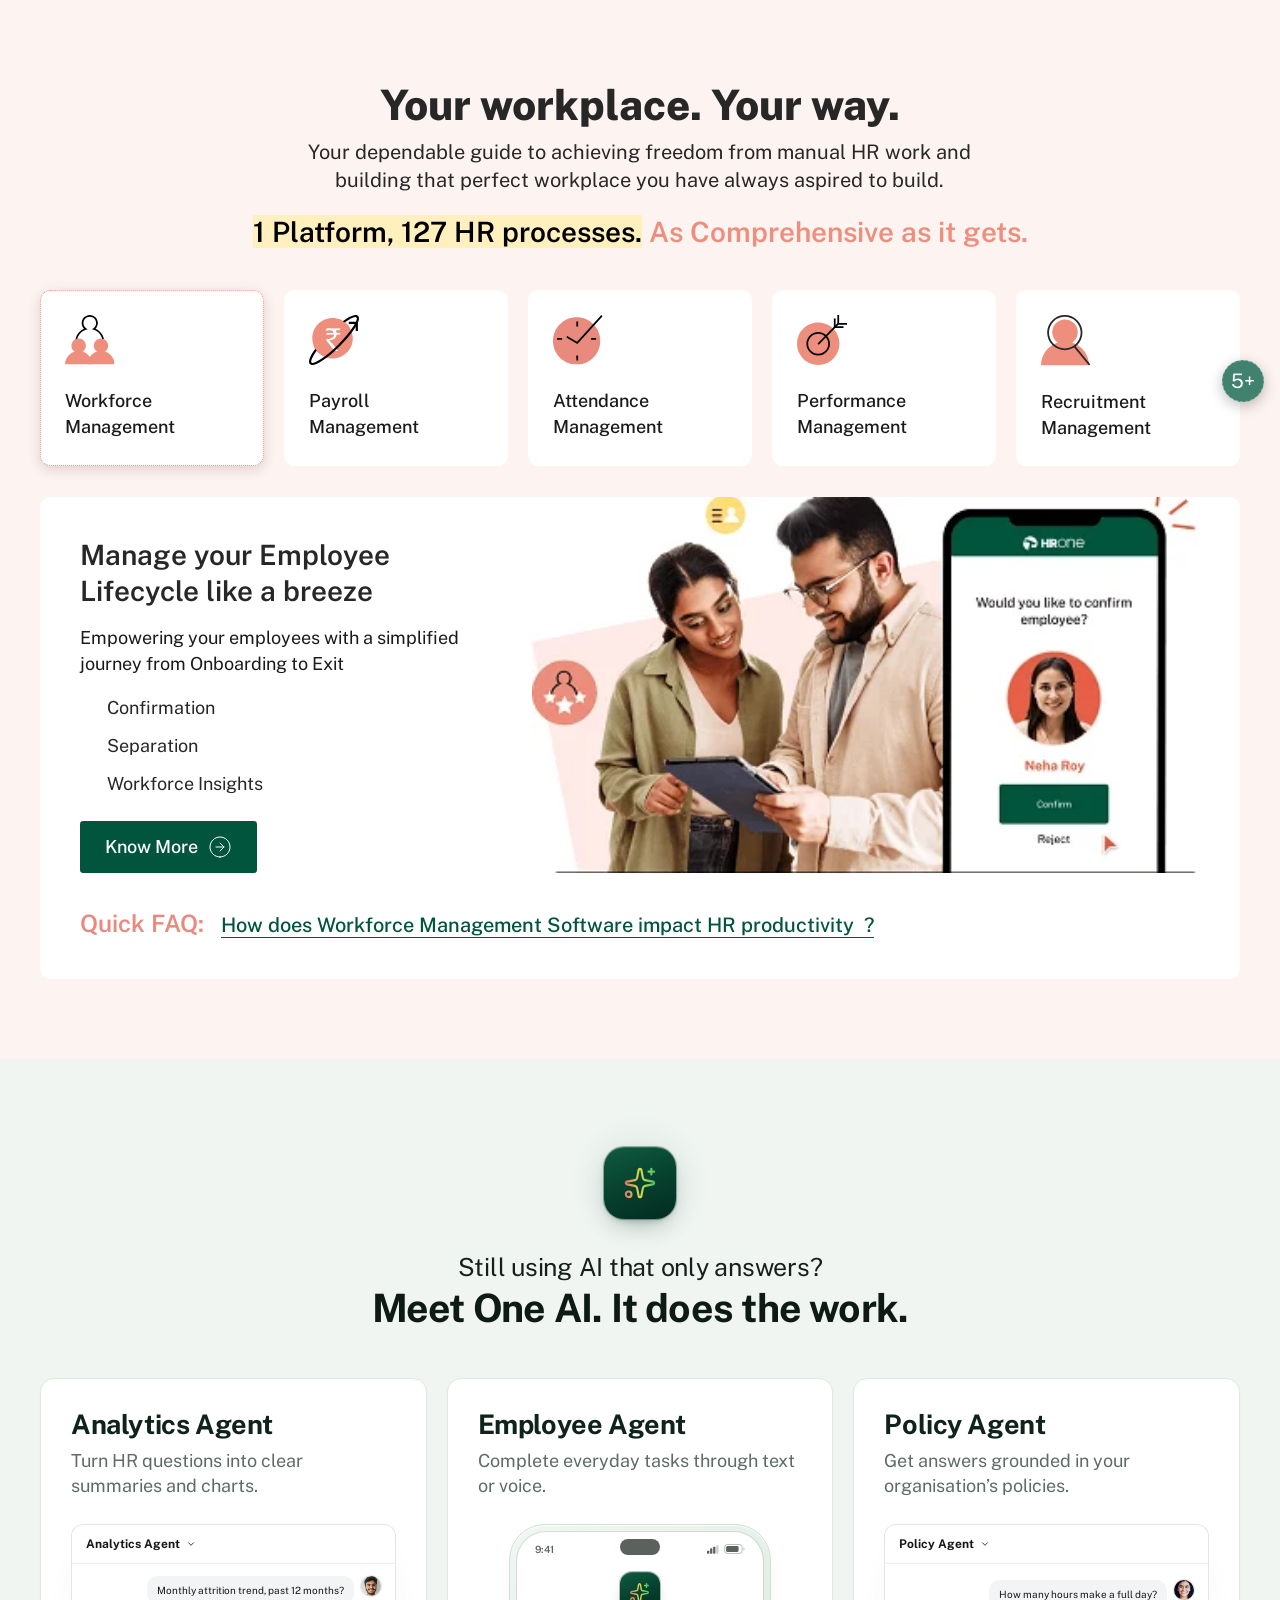
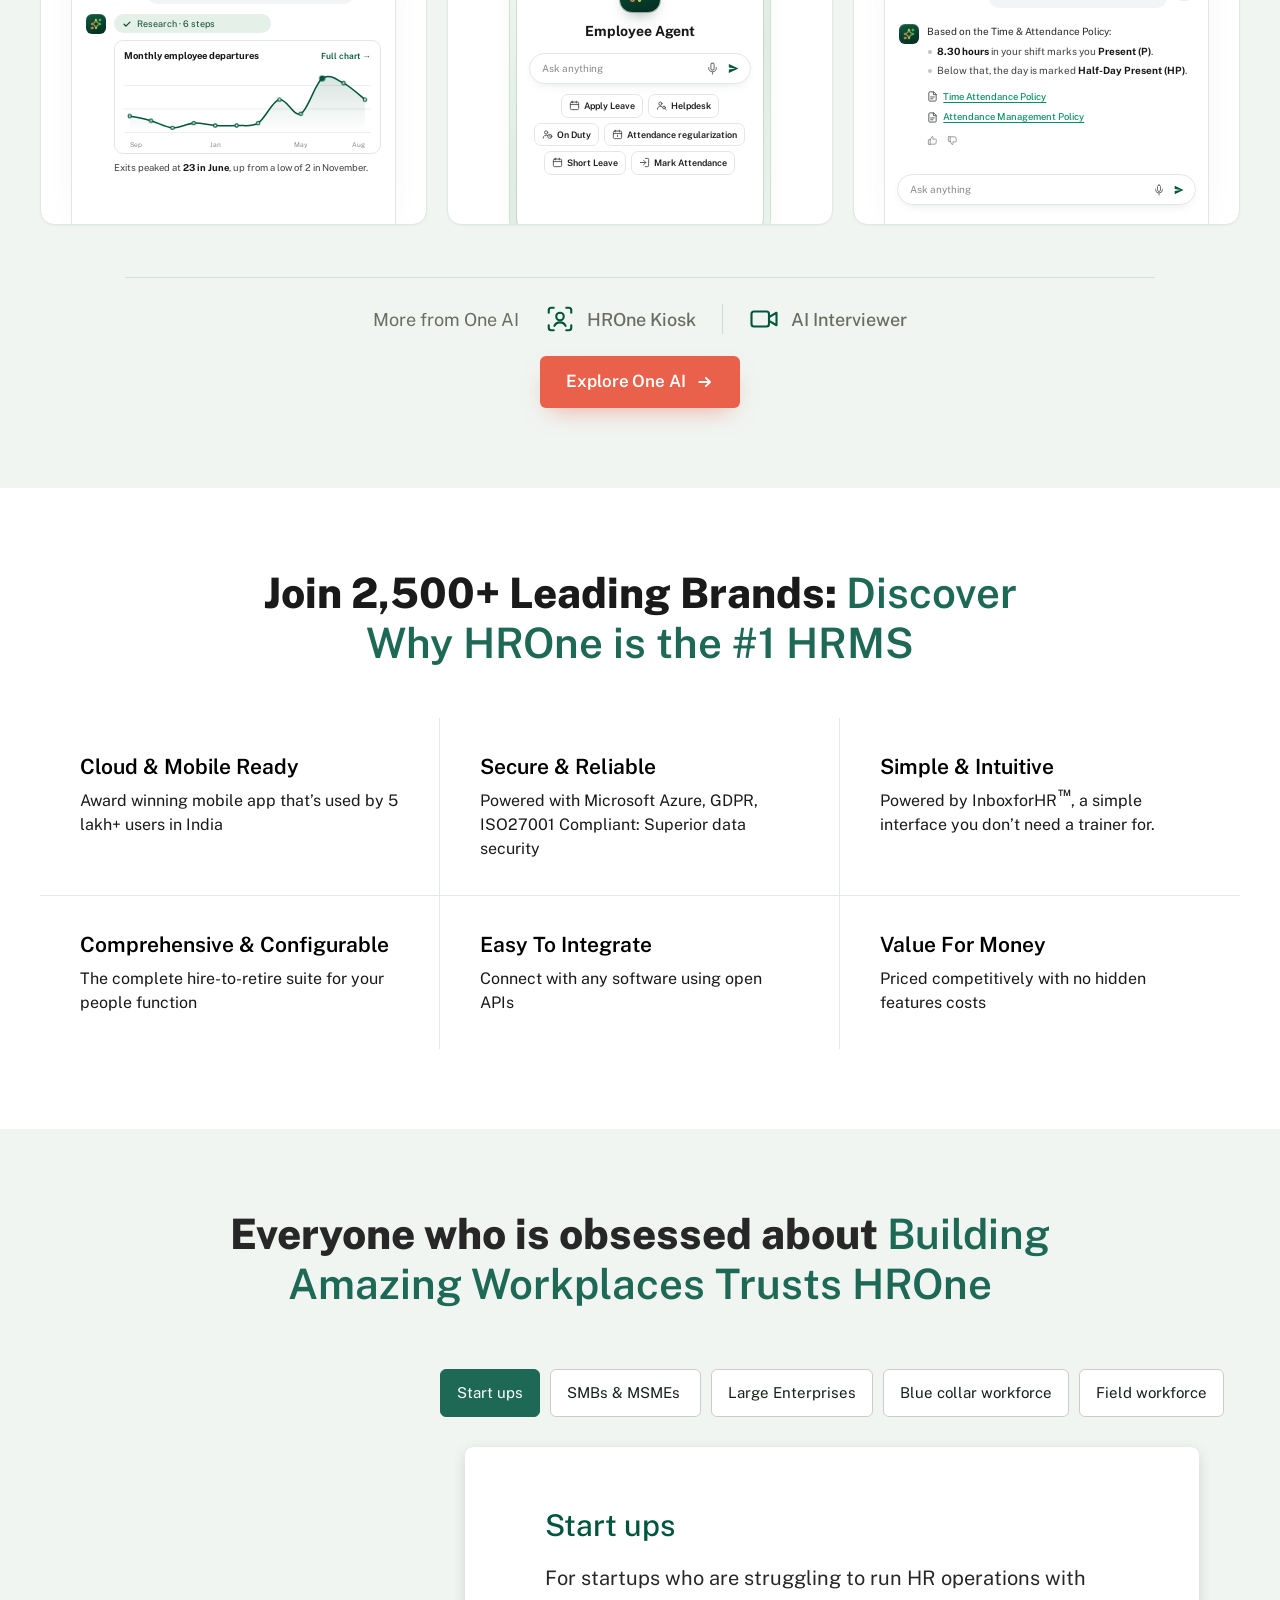
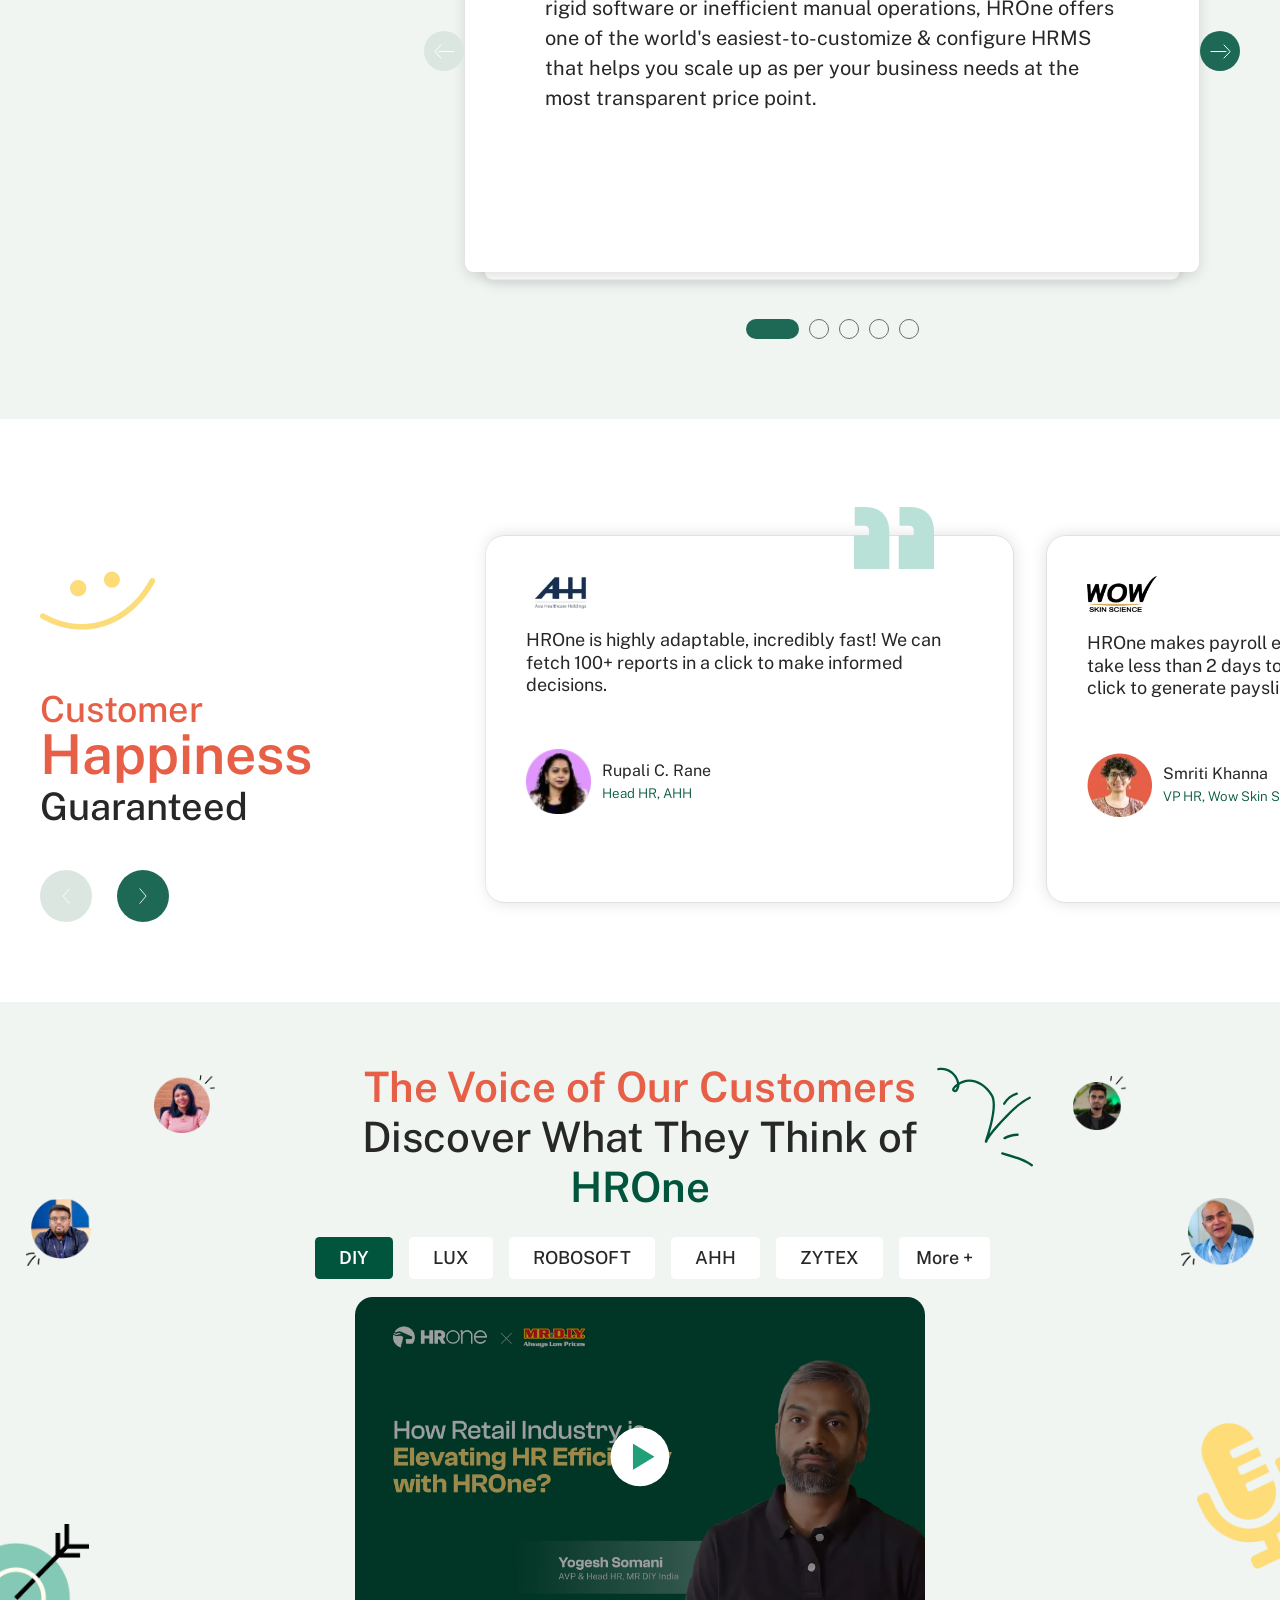
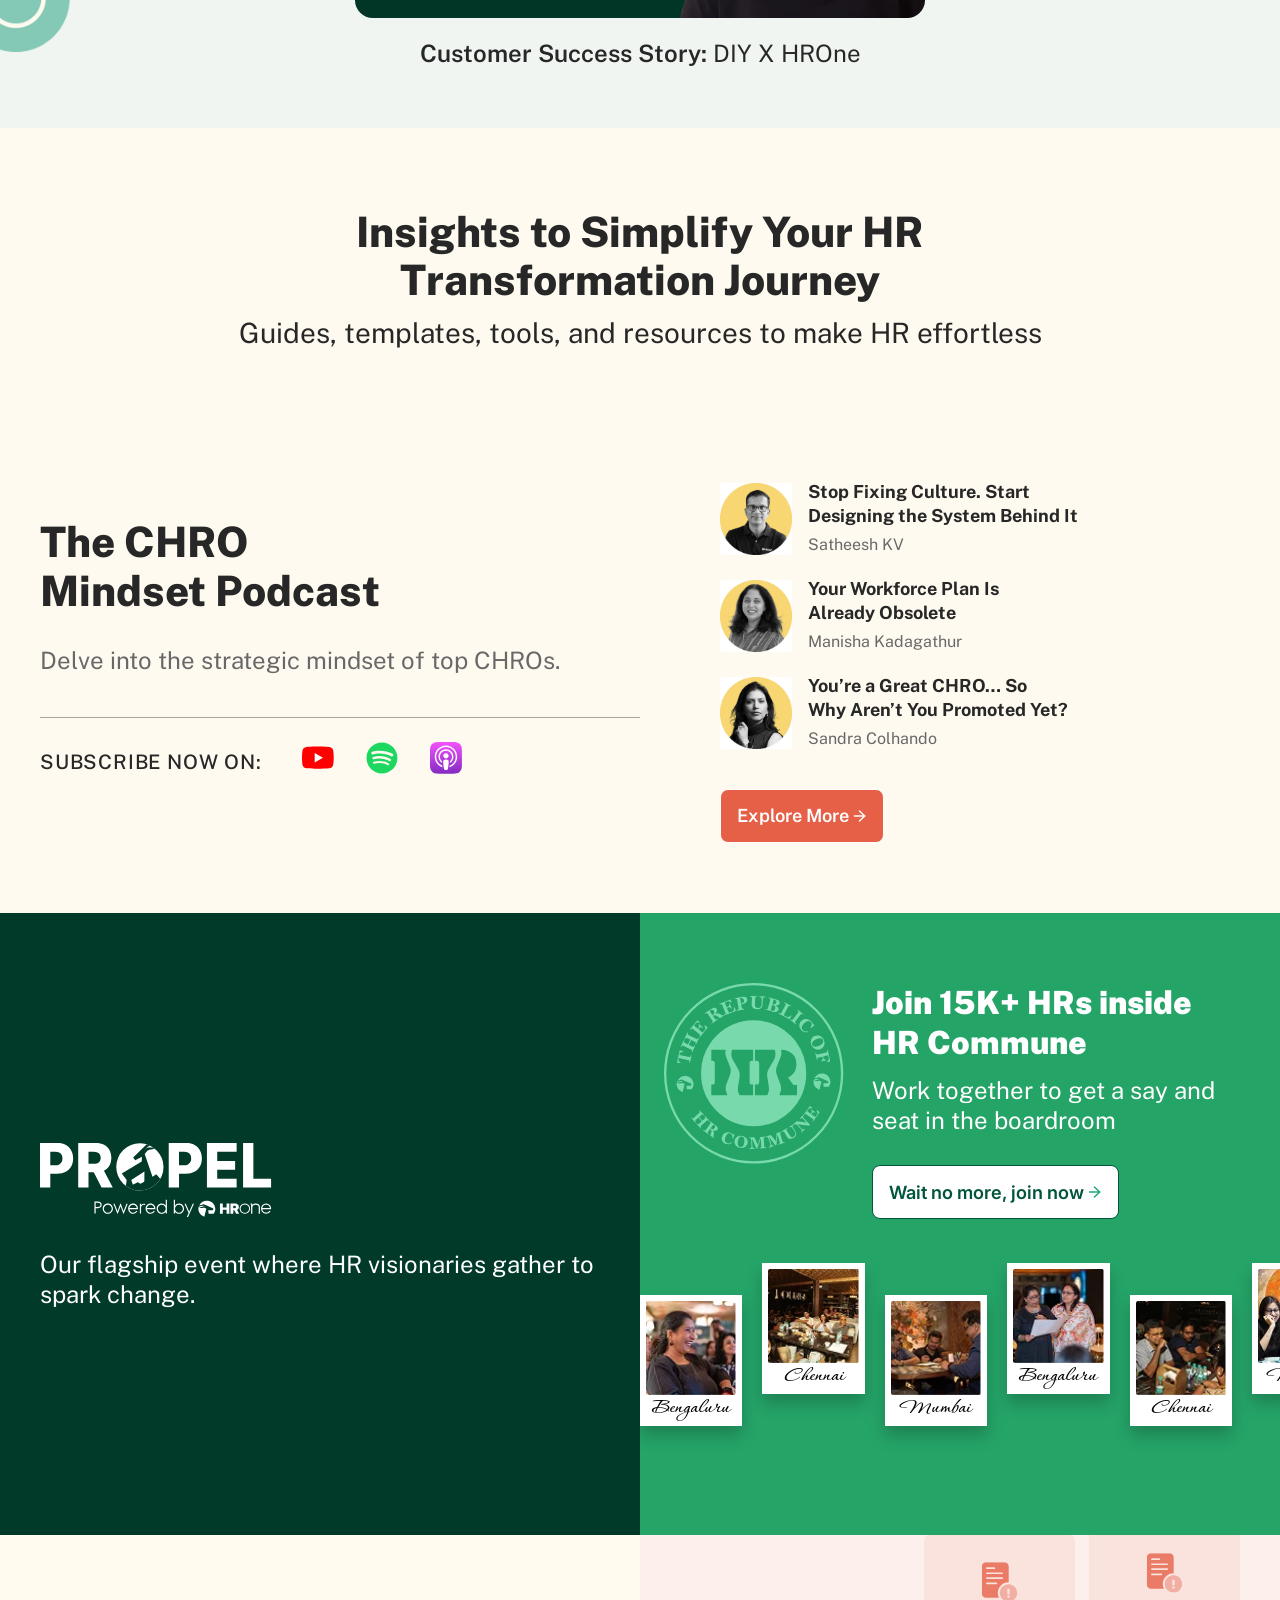
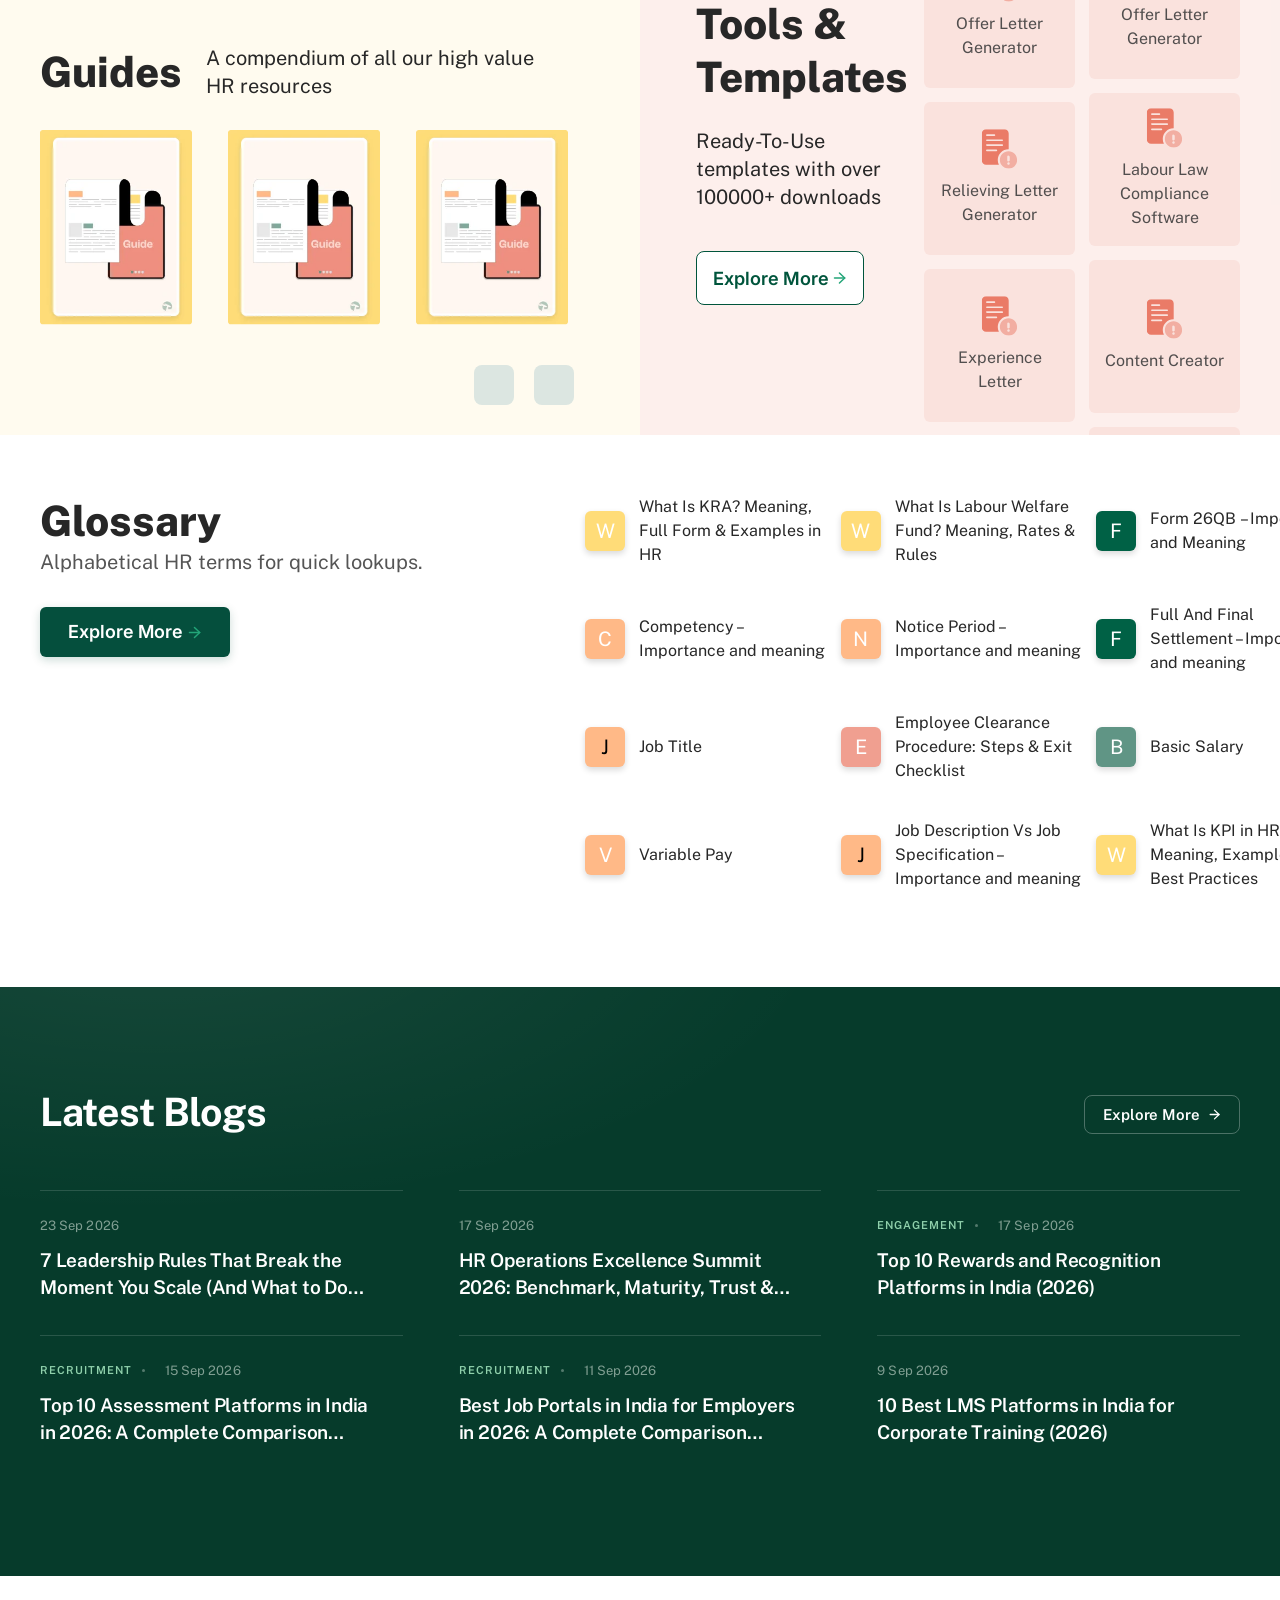
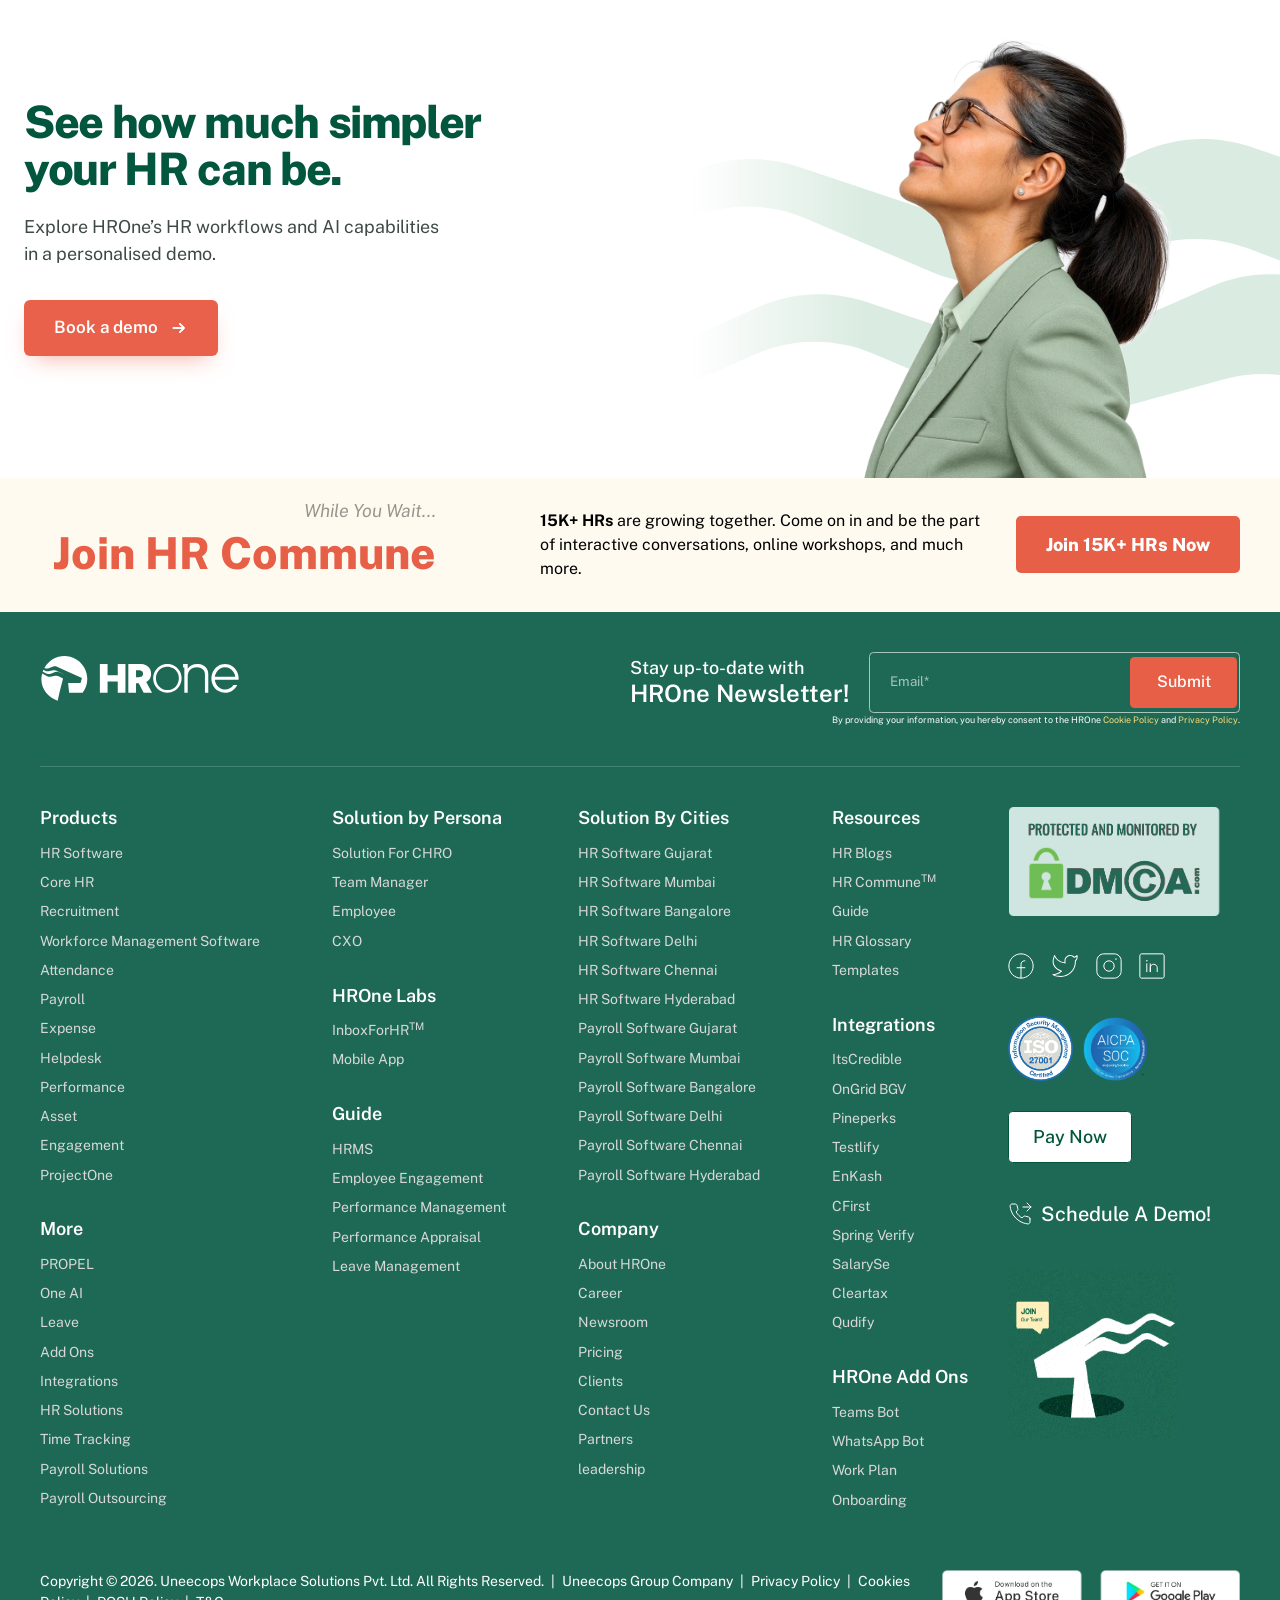
==== commit 66dd12ea: "livve" ====
--- a/public/legacy/hrone-home/index.html
+++ b/public/legacy/hrone-home/index.html
@@ -7094,6 +7094,33 @@
 </div>
 </section>
 
+<style>
+/* Latest Blogs — CSS-only refinement; markup and content untouched (desktop only).
+   Deeper field with a soft light at the top, header on the page's heading scale, a ghost
+   button, and the posts as a hairline grid (same system as the feature grid above) with
+   quiet meta, two-line titles and a hover state. */
+@media (min-width:768px){
+section.latest-blog-section{background:radial-gradient(1100px 480px at 12% -12%,rgba(255,255,255,.07),transparent 62%),#063b2b !important;padding:104px 0 96px !important}
+.latest-blog-section .latest-blog-header{display:flex;align-items:flex-end;justify-content:space-between;margin-bottom:56px !important}
+.latest-blog-section .latest-blog-header h2{font-size:min(3.0556vw,44px) !important;line-height:1.1 !important;font-weight:700 !important;letter-spacing:-.02em;color:#fff !important;margin:0 !important}
+.latest-blog-section .latest-blog-header .btn{display:inline-flex !important;align-items:center;gap:8px;margin:0 !important;padding:11px 18px !important;background:transparent !important;border:1px solid rgba(255,255,255,.28) !important;border-radius:8px !important;color:#fff !important;font:600 15px/1 "Public Sans",sans-serif !important;letter-spacing:-.005em;box-shadow:none !important;transition:background .2s,color .2s,border-color .2s}
+.latest-blog-section .latest-blog-header .btn img{width:13px !important;height:auto !important;filter:brightness(0) invert(1);transition:transform .2s,filter .2s}
+.latest-blog-section .latest-blog-header .btn:hover{background:#fff !important;border-color:#fff !important;color:#063b2b !important}
+.latest-blog-section .latest-blog-header .btn:hover img{filter:none;transform:translateX(3px)}
+.latest-blog-section .blog-grid{display:grid !important;grid-template-columns:repeat(3,minmax(0,1fr)) !important;gap:0 56px !important;border:0 !important}
+.latest-blog-section .blog-card{position:relative;display:flex !important;flex-direction:column;padding:26px 0 34px !important;border:0 !important;border-top:1px solid rgba(255,255,255,.14) !important;border-radius:0 !important;text-decoration:none !important}
+.latest-blog-section .blog-card::after{content:"";position:absolute;top:28px;right:0;width:14px;height:14px;opacity:0;transform:translate(-4px,4px);transition:opacity .25s,transform .25s;background:no-repeat center/contain url("data:image/svg+xml,%3Csvg xmlns='http://www.w3.org/2000/svg' viewBox='0 0 24 24' fill='none' stroke='%23cfe2d4' stroke-width='2' stroke-linecap='round' stroke-linejoin='round'%3E%3Cpath d='M7 17 17 7M8 7h9v9'/%3E%3C/svg%3E")}
+.latest-blog-section .blog-card:hover::after{opacity:1;transform:none}
+/* meta: category as a small tracked label first, then the date, split by a dot */
+.latest-blog-section .blog-meta{display:flex;align-items:center;height:18px;min-height:0 !important;margin:0 0 12px !important;padding-right:24px}
+.latest-blog-section .blog-meta img{display:none !important}
+.latest-blog-section .blog-meta .date{font:400 13px/1 "Public Sans",sans-serif !important;letter-spacing:.005em;text-transform:none;color:rgba(229,240,232,.55) !important;font-variant-numeric:tabular-nums}
+.latest-blog-section .blog-meta .badge{order:-1;display:inline-flex;align-items:center;font:600 11px/1 "Public Sans",sans-serif !important;letter-spacing:.09em;text-transform:uppercase;color:#8fd0ab !important;background:none !important;border:0 !important;border-radius:0 !important;padding:0 !important;margin:0 !important}
+.latest-blog-section .blog-meta .badge::after{content:"";width:3px;height:3px;border-radius:50%;background:rgba(229,240,232,.35);margin:0 10px}
+.latest-blog-section .blog-card h5{font:600 19px/1.42 "Public Sans",sans-serif !important;letter-spacing:-.01em;color:#fff !important;margin:0 !important;padding-right:24px;display:-webkit-box !important;-webkit-line-clamp:2;-webkit-box-orient:vertical;overflow:hidden;transition:color .25s}
+.latest-blog-section .blog-card:hover h5{color:#cfe2d4 !important}
+}
+</style>
 <section class="latest-blog-section">
 <div class="latest-blog-container container_cus">
 
@@ -7106,21 +7133,21 @@
 <a class="blog-card" href="https://hrone.cloud/blog/7-leadership-rules-that-break-the-moment-you-scale-and-what-to-do-instead/">
 <p class="blog-meta">
 <img alt="calendar-icon" height="30px" src="assets/appointments.svg" width="30px"/>
-<span class="date">23<sup>rd</sup> September 2026</span>
+<span class="date">23 Sep 2026</span>
 </p>
 <h5>7 Leadership Rules That Break the Moment You Scale (And What to Do Instead)</h5>
 </a>
 <a class="blog-card" href="https://hrone.cloud/blog/hr-operations-excellence-summit/">
 <p class="blog-meta">
 <img alt="calendar-icon" height="30px" src="assets/appointments.svg" width="30px"/>
-<span class="date">17<sup>th</sup> September 2026</span>
+<span class="date">17 Sep 2026</span>
 </p>
 <h5>HR Operations Excellence Summit 2026: Benchmark, Maturity, Trust &amp; CHRO Insights</h5>
 </a>
 <a class="blog-card" href="https://hrone.cloud/blog/top-10-rewards-recognition-platforms-india/">
 <p class="blog-meta">
 <img alt="calendar-icon" height="30px" src="assets/appointments.svg" width="30px"/>
-<span class="date">17<sup>th</sup> September 2026</span>
+<span class="date">17 Sep 2026</span>
 <span class="badge">Engagement</span>
 </p>
 <h5>Top 10 Rewards and Recognition Platforms in India (2026)</h5>
@@ -7128,7 +7155,7 @@
 <a class="blog-card" href="https://hrone.cloud/blog/top-assessment-platforms-in-india/">
 <p class="blog-meta">
 <img alt="calendar-icon" height="30px" src="assets/appointments.svg" width="30px"/>
-<span class="date">15<sup>th</sup> September 2026</span>
+<span class="date">15 Sep 2026</span>
 <span class="badge">Recruitment</span>
 </p>
 <h5>Top 10 Assessment Platforms in India in 2026: A Complete Comparison Guide</h5>
@@ -7136,7 +7163,7 @@
 <a class="blog-card" href="https://hrone.cloud/blog/best-job-portals-in-india-for-employers/">
 <p class="blog-meta">
 <img alt="calendar-icon" height="30px" src="assets/appointments.svg" width="30px"/>
-<span class="date">11<sup>th</sup> September 2026</span>
+<span class="date">11 Sep 2026</span>
 <span class="badge">Recruitment</span>
 </p>
 <h5>Best Job Portals in India for Employers in 2026: A Complete Comparison Guide</h5>
@@ -7144,7 +7171,7 @@
 <a class="blog-card" href="https://hrone.cloud/blog/best-lms-platforms-india/">
 <p class="blog-meta">
 <img alt="calendar-icon" height="30px" src="assets/appointments.svg" width="30px"/>
-<span class="date">9<sup>th</sup> September 2026</span>
+<span class="date">9 Sep 2026</span>
 </p>
 <h5>10 Best LMS Platforms in India for Corporate Training (2026)</h5>
 </a>
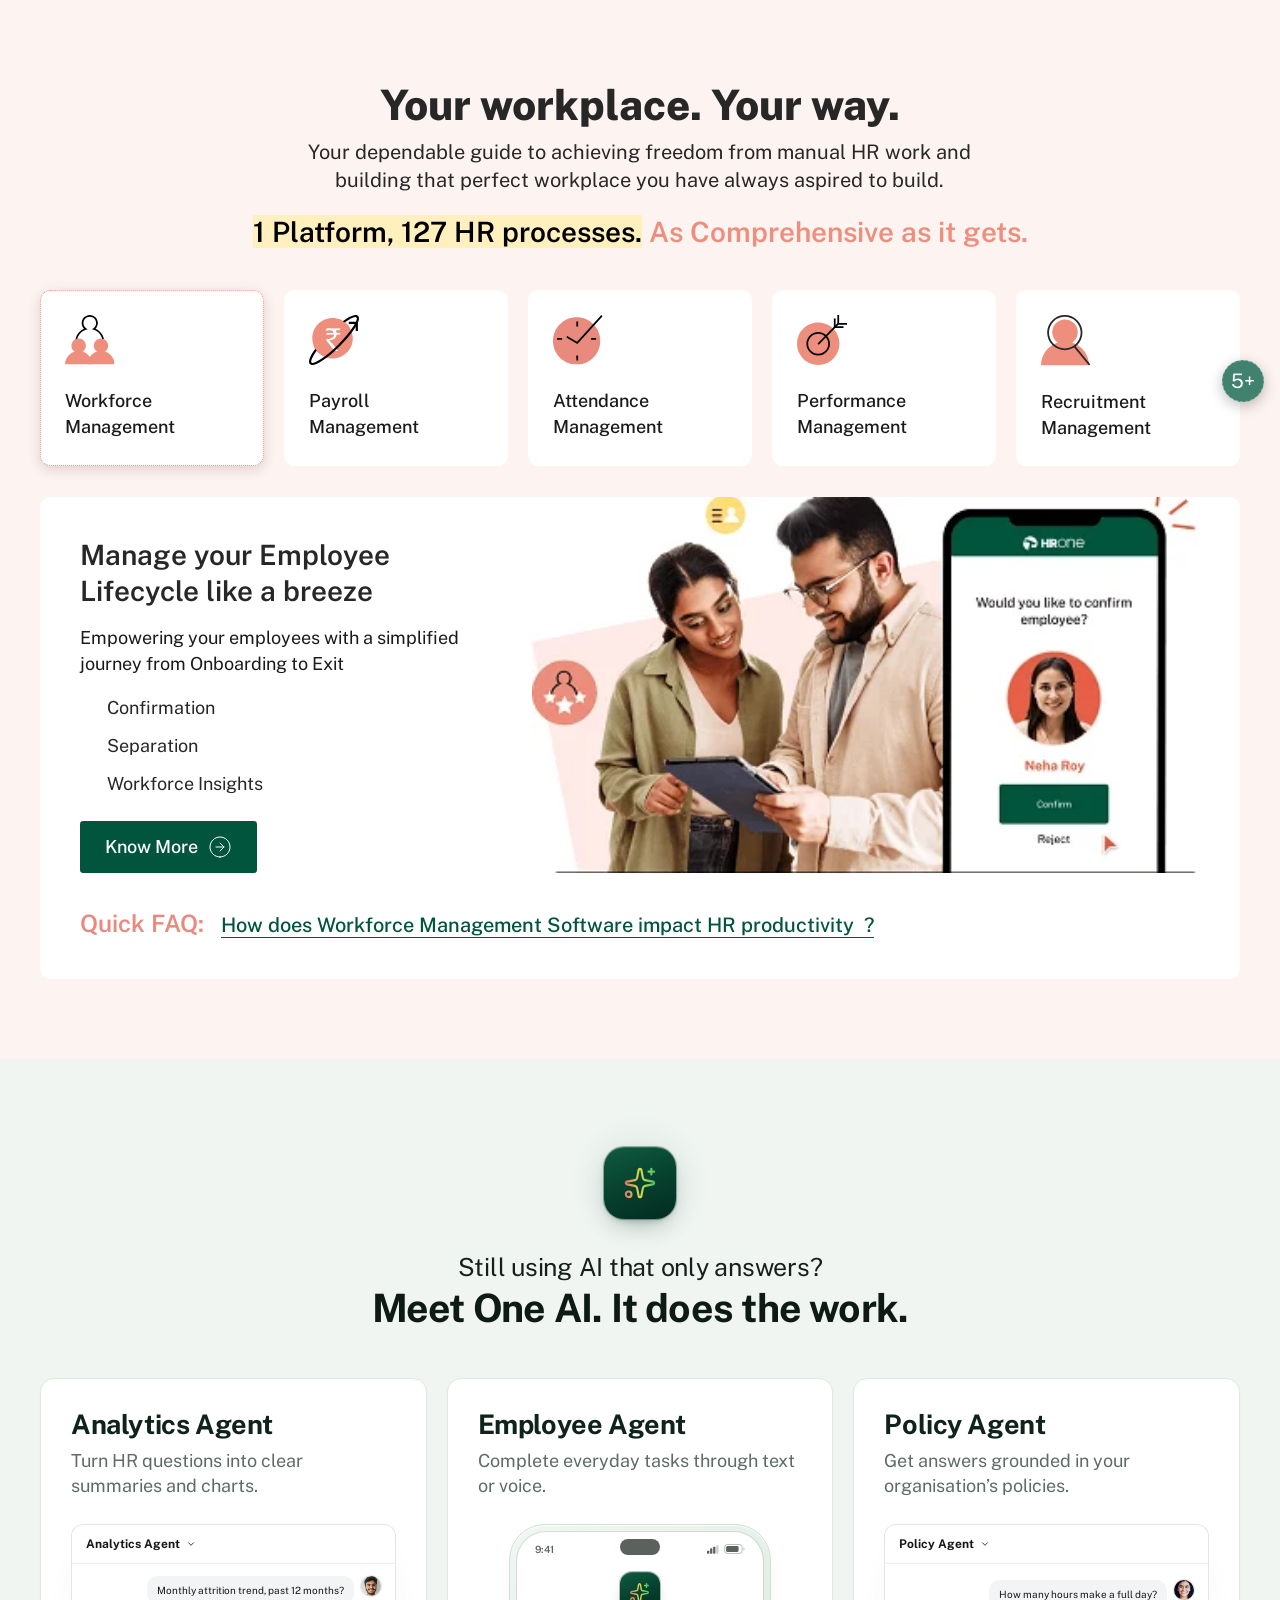
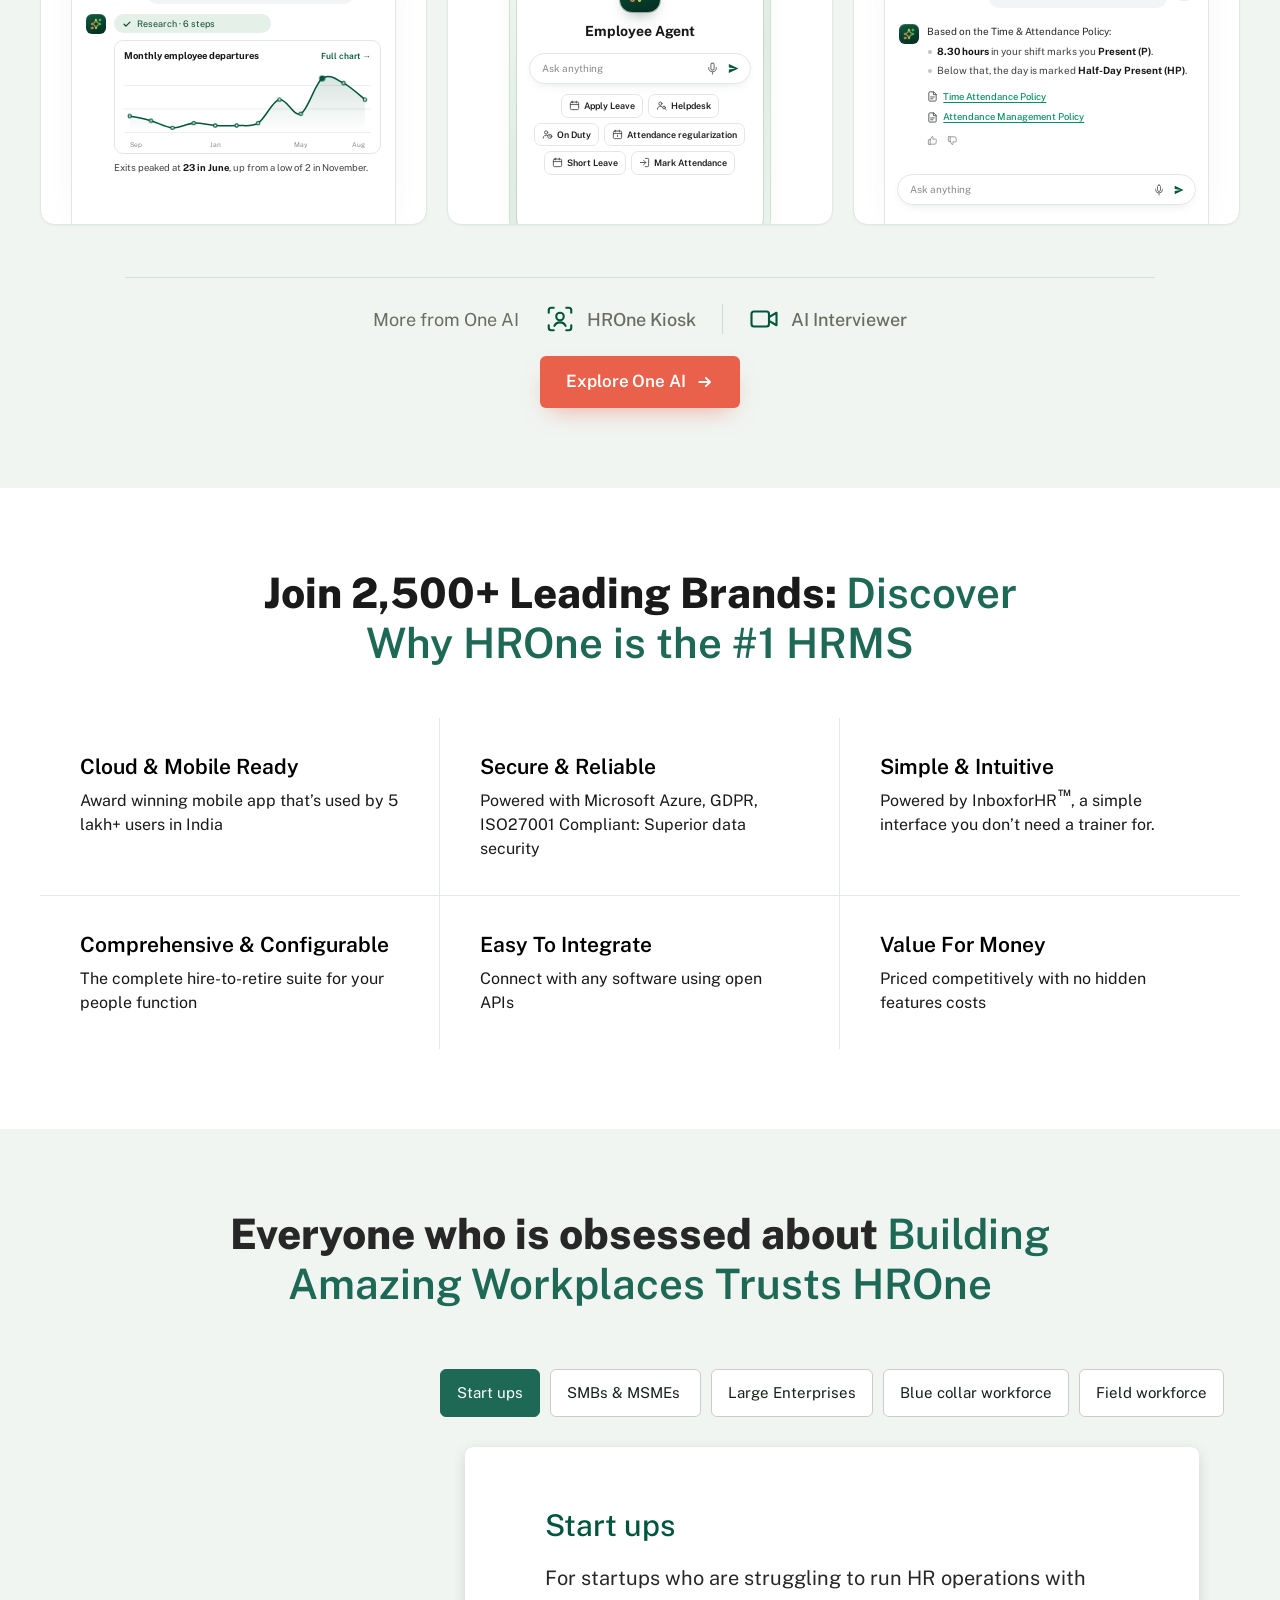
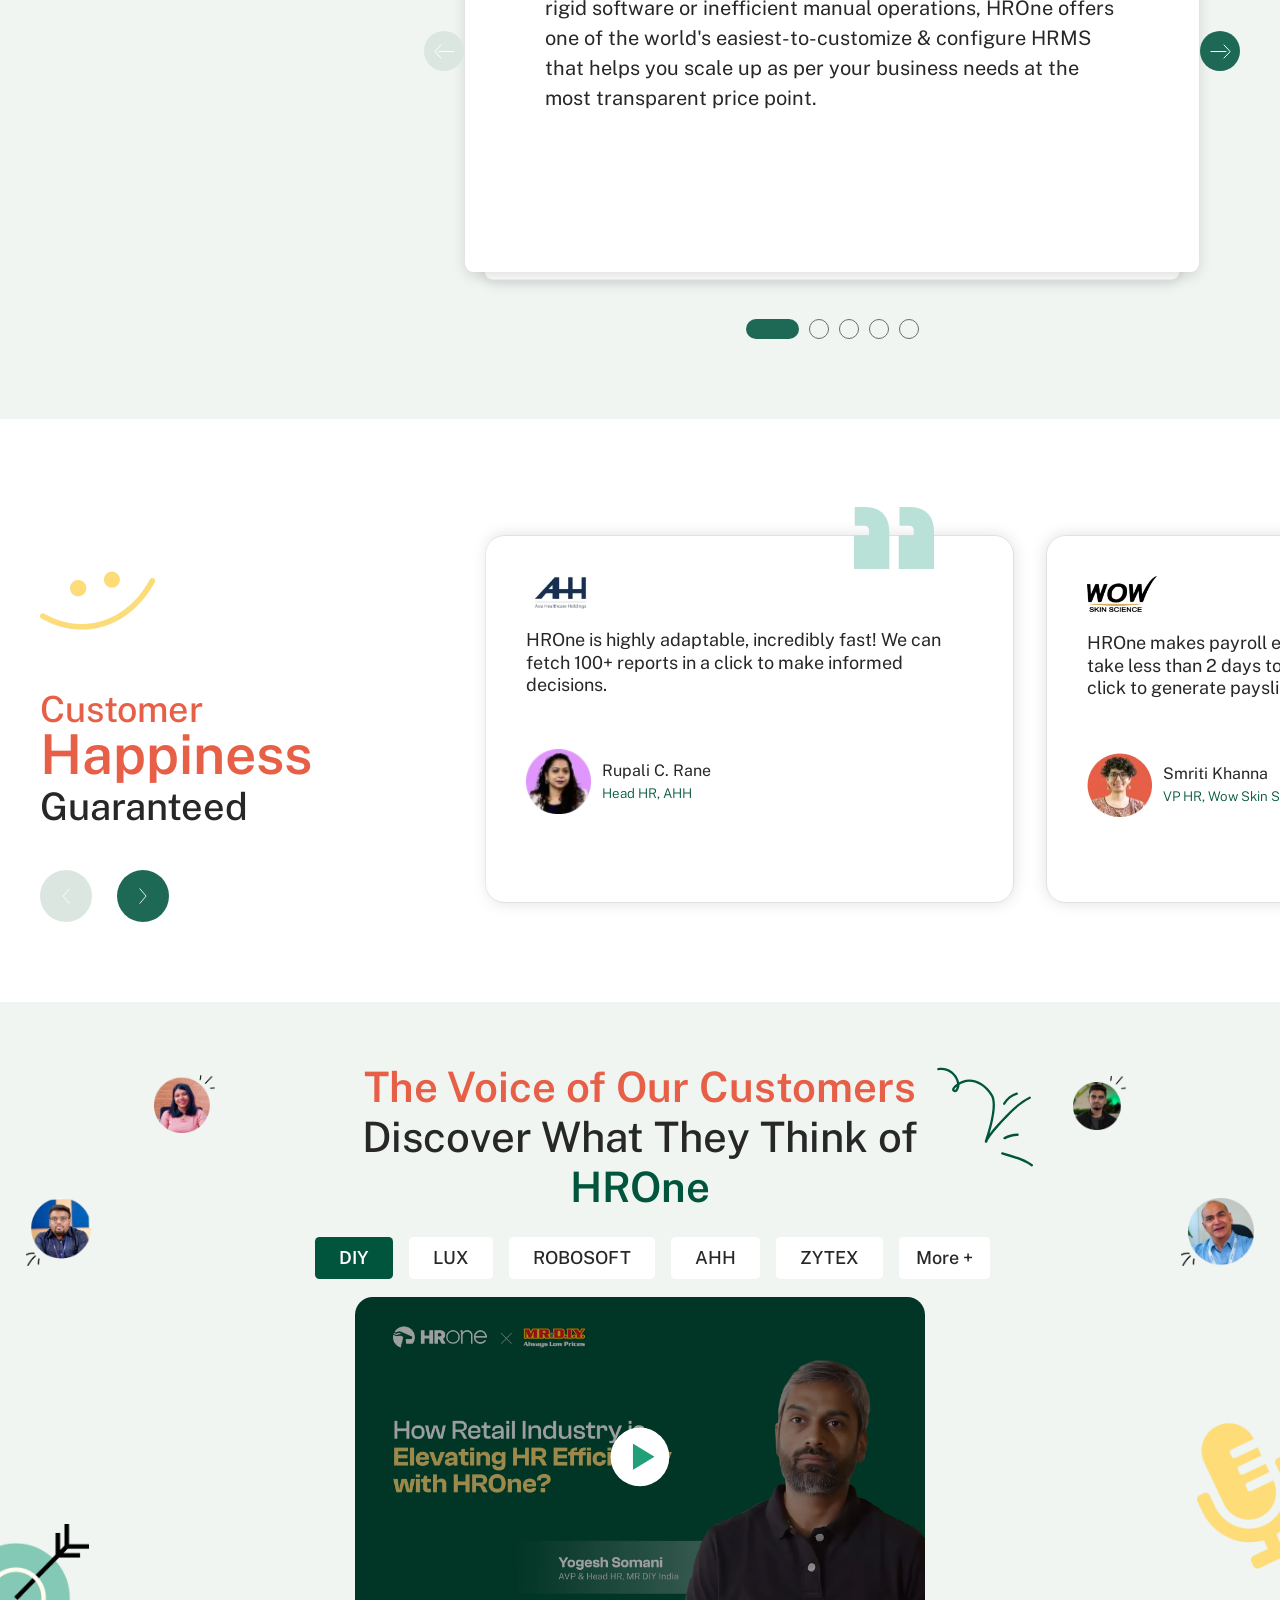
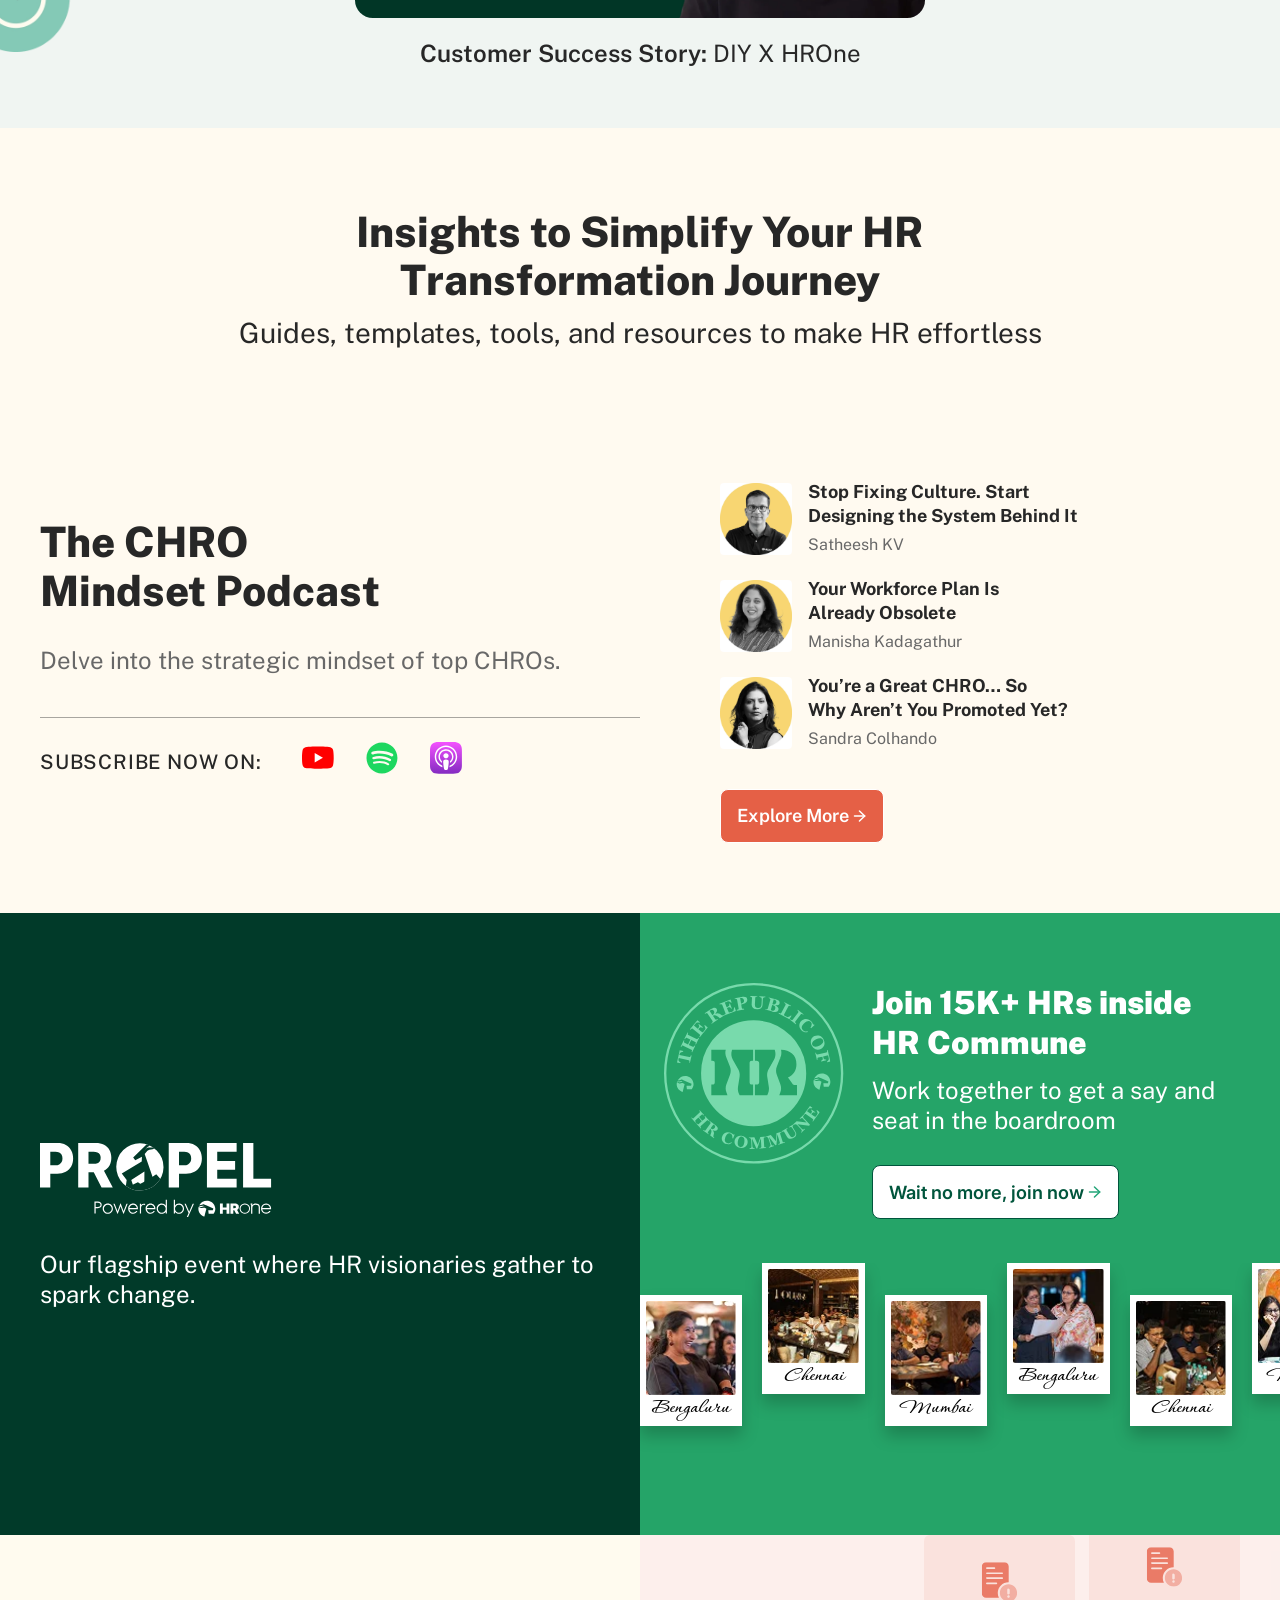
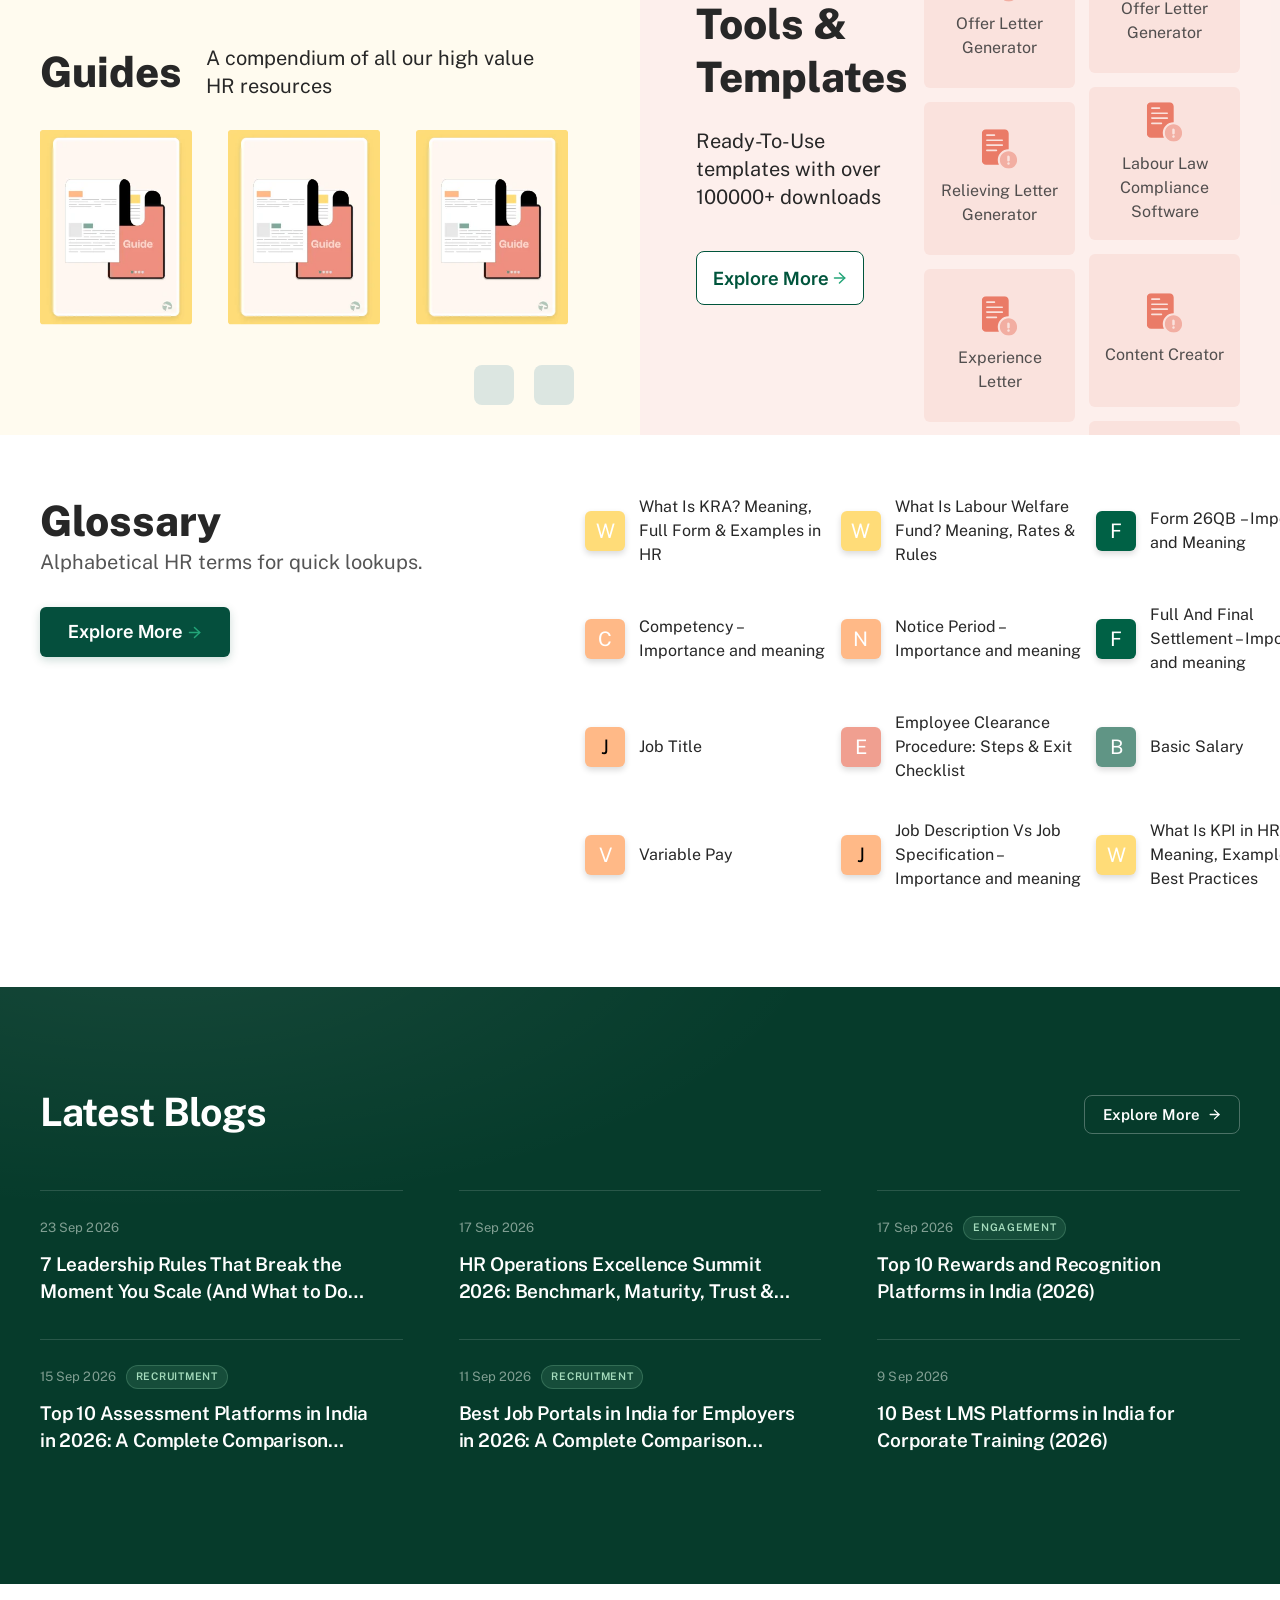
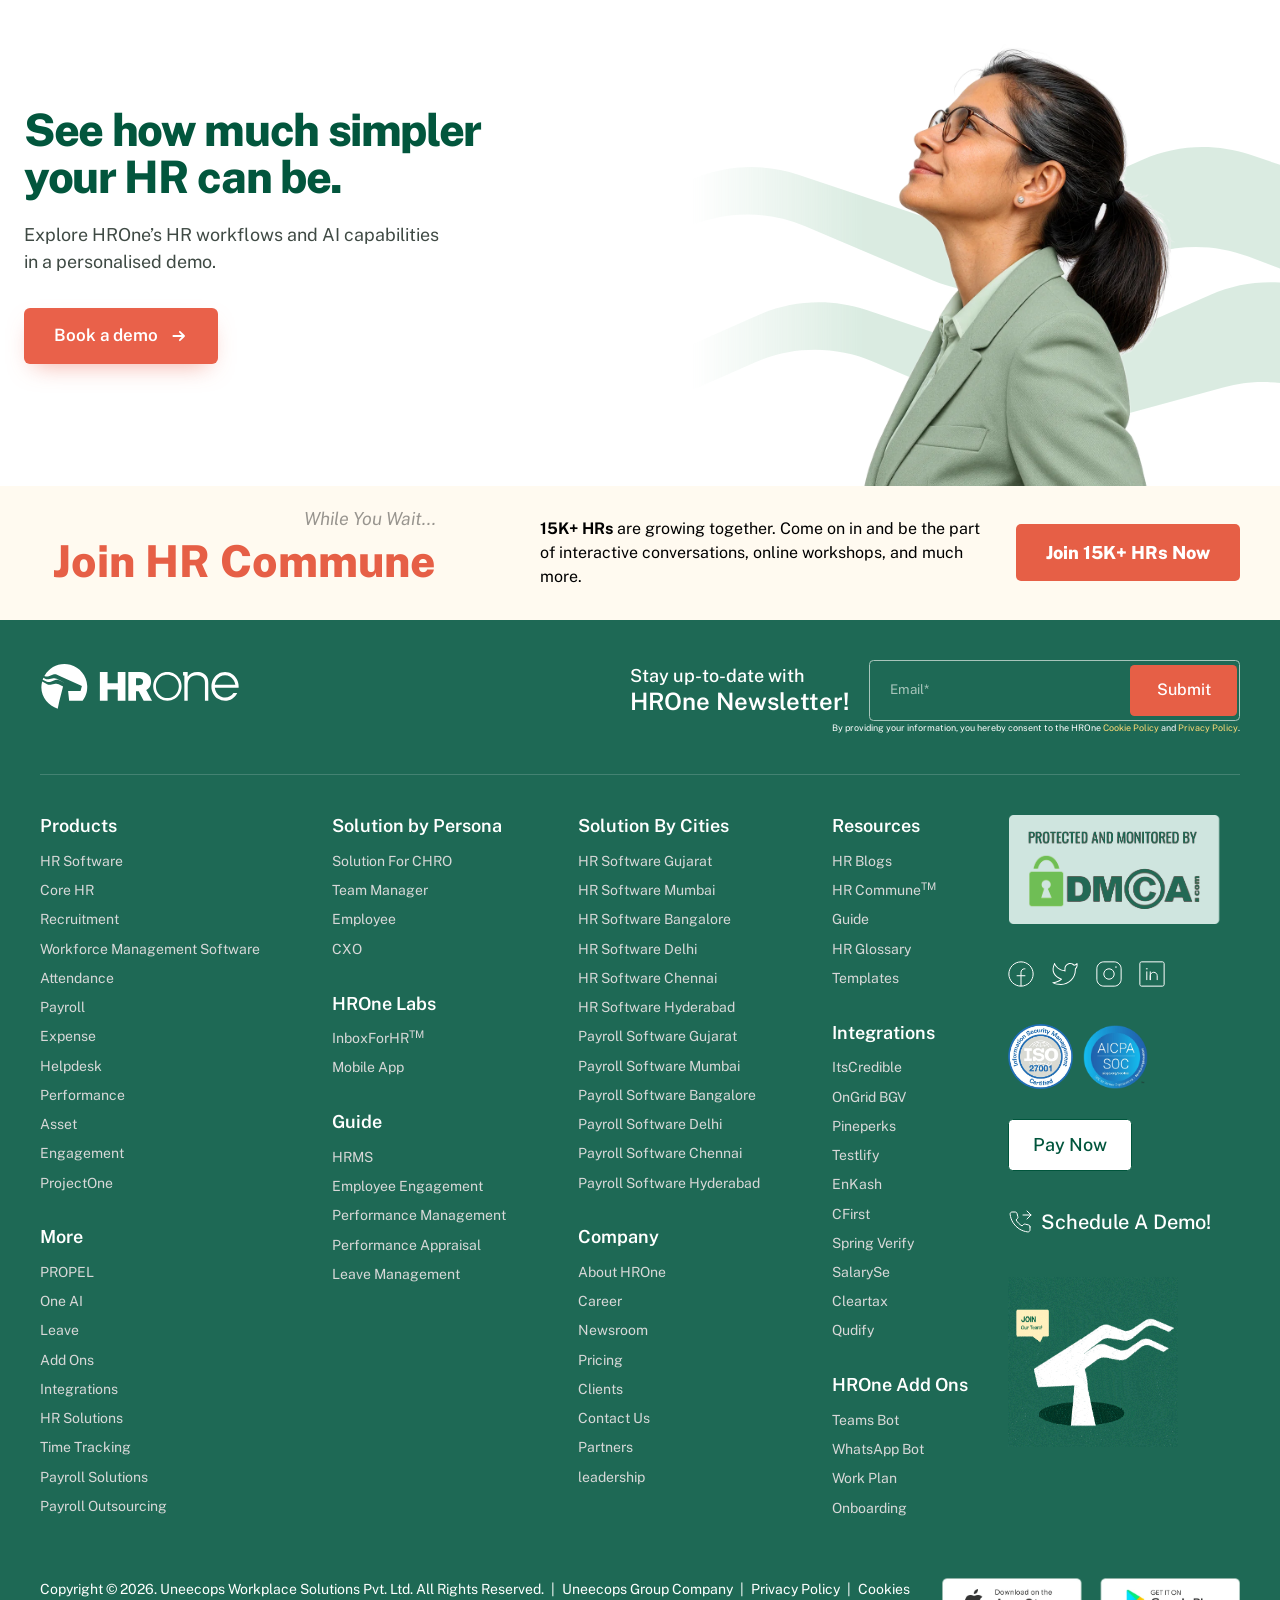
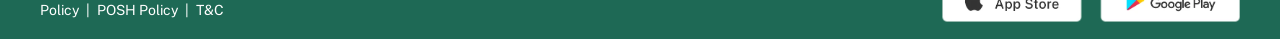
==== commit b30e0710: "live2" ====
--- a/public/legacy/hrone-home/index.html
+++ b/public/legacy/hrone-home/index.html
@@ -7111,12 +7111,11 @@
 .latest-blog-section .blog-card{position:relative;display:flex !important;flex-direction:column;padding:26px 0 34px !important;border:0 !important;border-top:1px solid rgba(255,255,255,.14) !important;border-radius:0 !important;text-decoration:none !important}
 .latest-blog-section .blog-card::after{content:"";position:absolute;top:28px;right:0;width:14px;height:14px;opacity:0;transform:translate(-4px,4px);transition:opacity .25s,transform .25s;background:no-repeat center/contain url("data:image/svg+xml,%3Csvg xmlns='http://www.w3.org/2000/svg' viewBox='0 0 24 24' fill='none' stroke='%23cfe2d4' stroke-width='2' stroke-linecap='round' stroke-linejoin='round'%3E%3Cpath d='M7 17 17 7M8 7h9v9'/%3E%3C/svg%3E")}
 .latest-blog-section .blog-card:hover::after{opacity:1;transform:none}
-/* meta: category as a small tracked label first, then the date, split by a dot */
-.latest-blog-section .blog-meta{display:flex;align-items:center;height:18px;min-height:0 !important;margin:0 0 12px !important;padding-right:24px}
+/* meta: date first on every post, category pill after it when there is one */
+.latest-blog-section .blog-meta{display:flex;align-items:center;gap:10px;height:22px;min-height:0 !important;margin:0 0 12px !important;padding-right:24px}
 .latest-blog-section .blog-meta img{display:none !important}
 .latest-blog-section .blog-meta .date{font:400 13px/1 "Public Sans",sans-serif !important;letter-spacing:.005em;text-transform:none;color:rgba(229,240,232,.55) !important;font-variant-numeric:tabular-nums}
-.latest-blog-section .blog-meta .badge{order:-1;display:inline-flex;align-items:center;font:600 11px/1 "Public Sans",sans-serif !important;letter-spacing:.09em;text-transform:uppercase;color:#8fd0ab !important;background:none !important;border:0 !important;border-radius:0 !important;padding:0 !important;margin:0 !important}
-.latest-blog-section .blog-meta .badge::after{content:"";width:3px;height:3px;border-radius:50%;background:rgba(229,240,232,.35);margin:0 10px}
+.latest-blog-section .blog-meta .badge{display:inline-flex;align-items:center;height:22px;font:600 10.5px/1 "Public Sans",sans-serif !important;letter-spacing:.07em;text-transform:uppercase;color:#a6dcbd !important;background:rgba(143,208,171,.12) !important;border:1px solid rgba(143,208,171,.24) !important;border-radius:99px !important;padding:0 9px !important;margin:0 !important}
 .latest-blog-section .blog-card h5{font:600 19px/1.42 "Public Sans",sans-serif !important;letter-spacing:-.01em;color:#fff !important;margin:0 !important;padding-right:24px;display:-webkit-box !important;-webkit-line-clamp:2;-webkit-box-orient:vertical;overflow:hidden;transition:color .25s}
 .latest-blog-section .blog-card:hover h5{color:#cfe2d4 !important}
 }
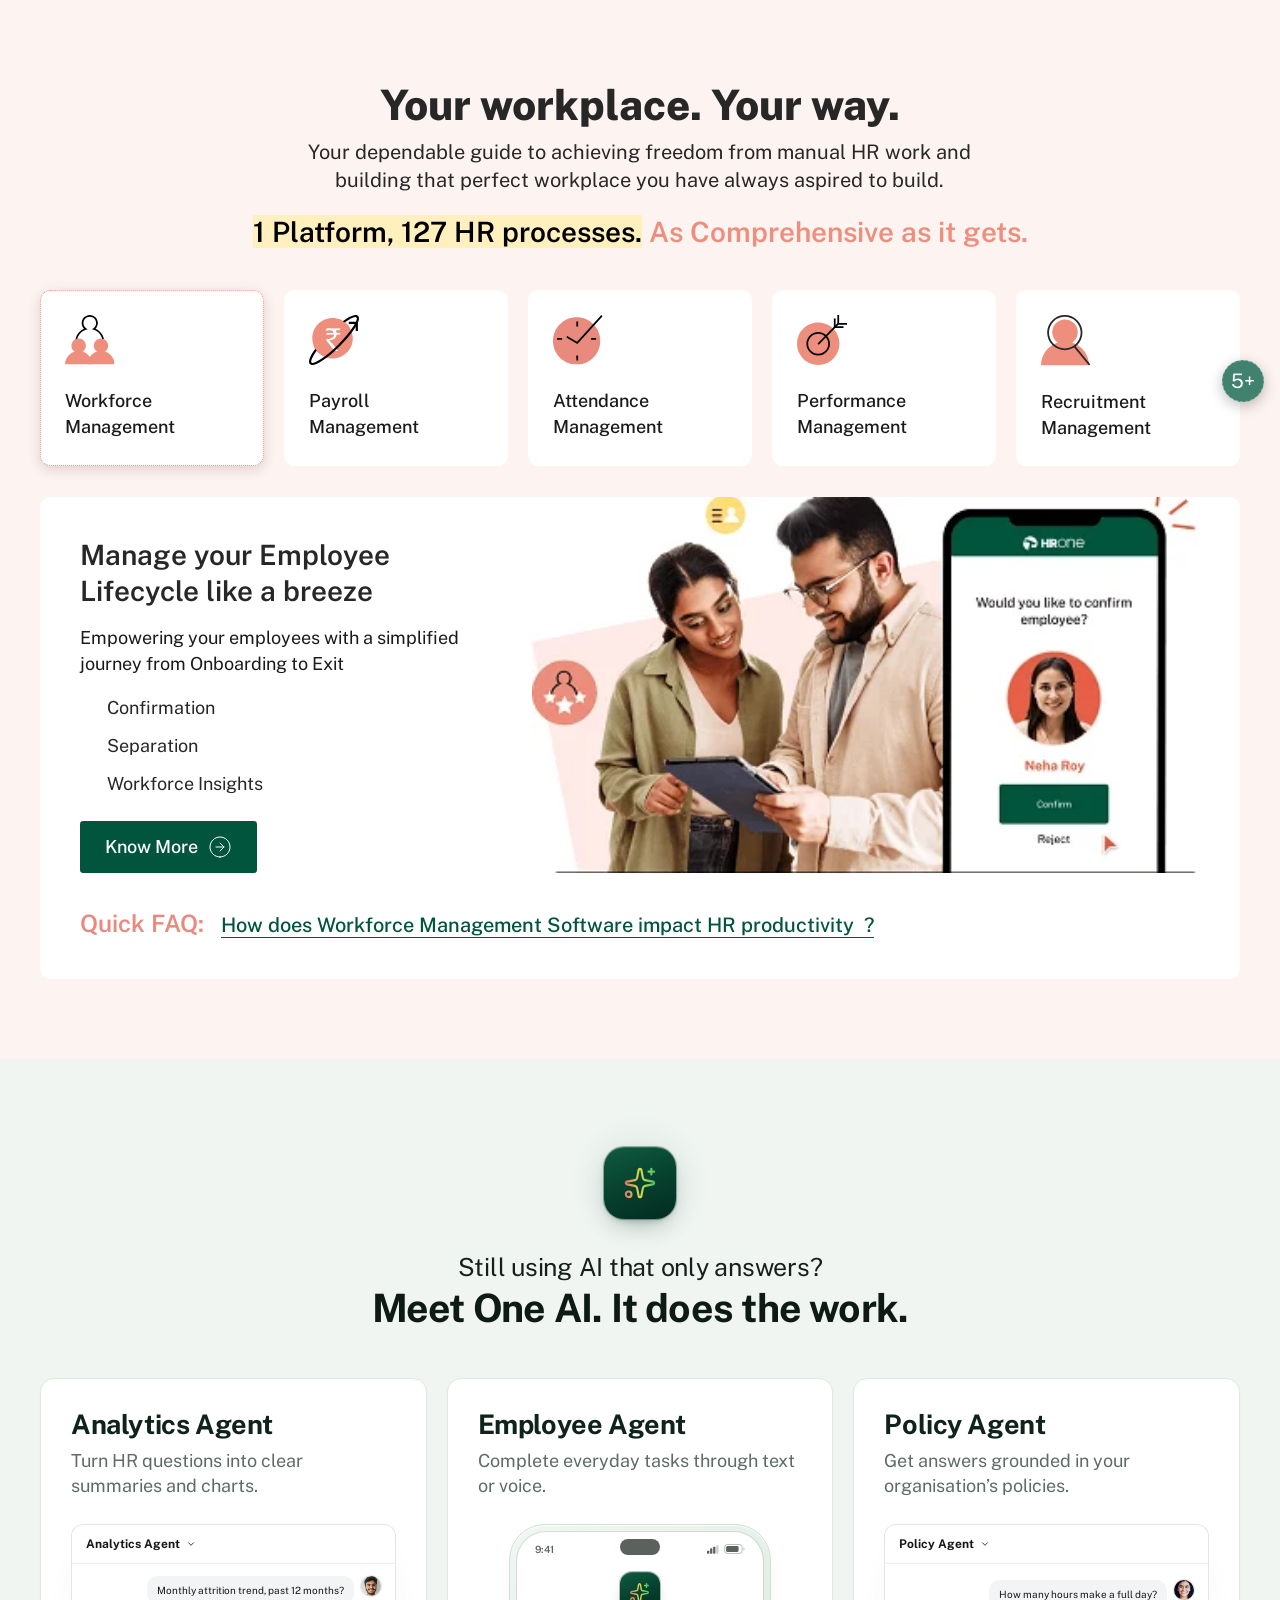
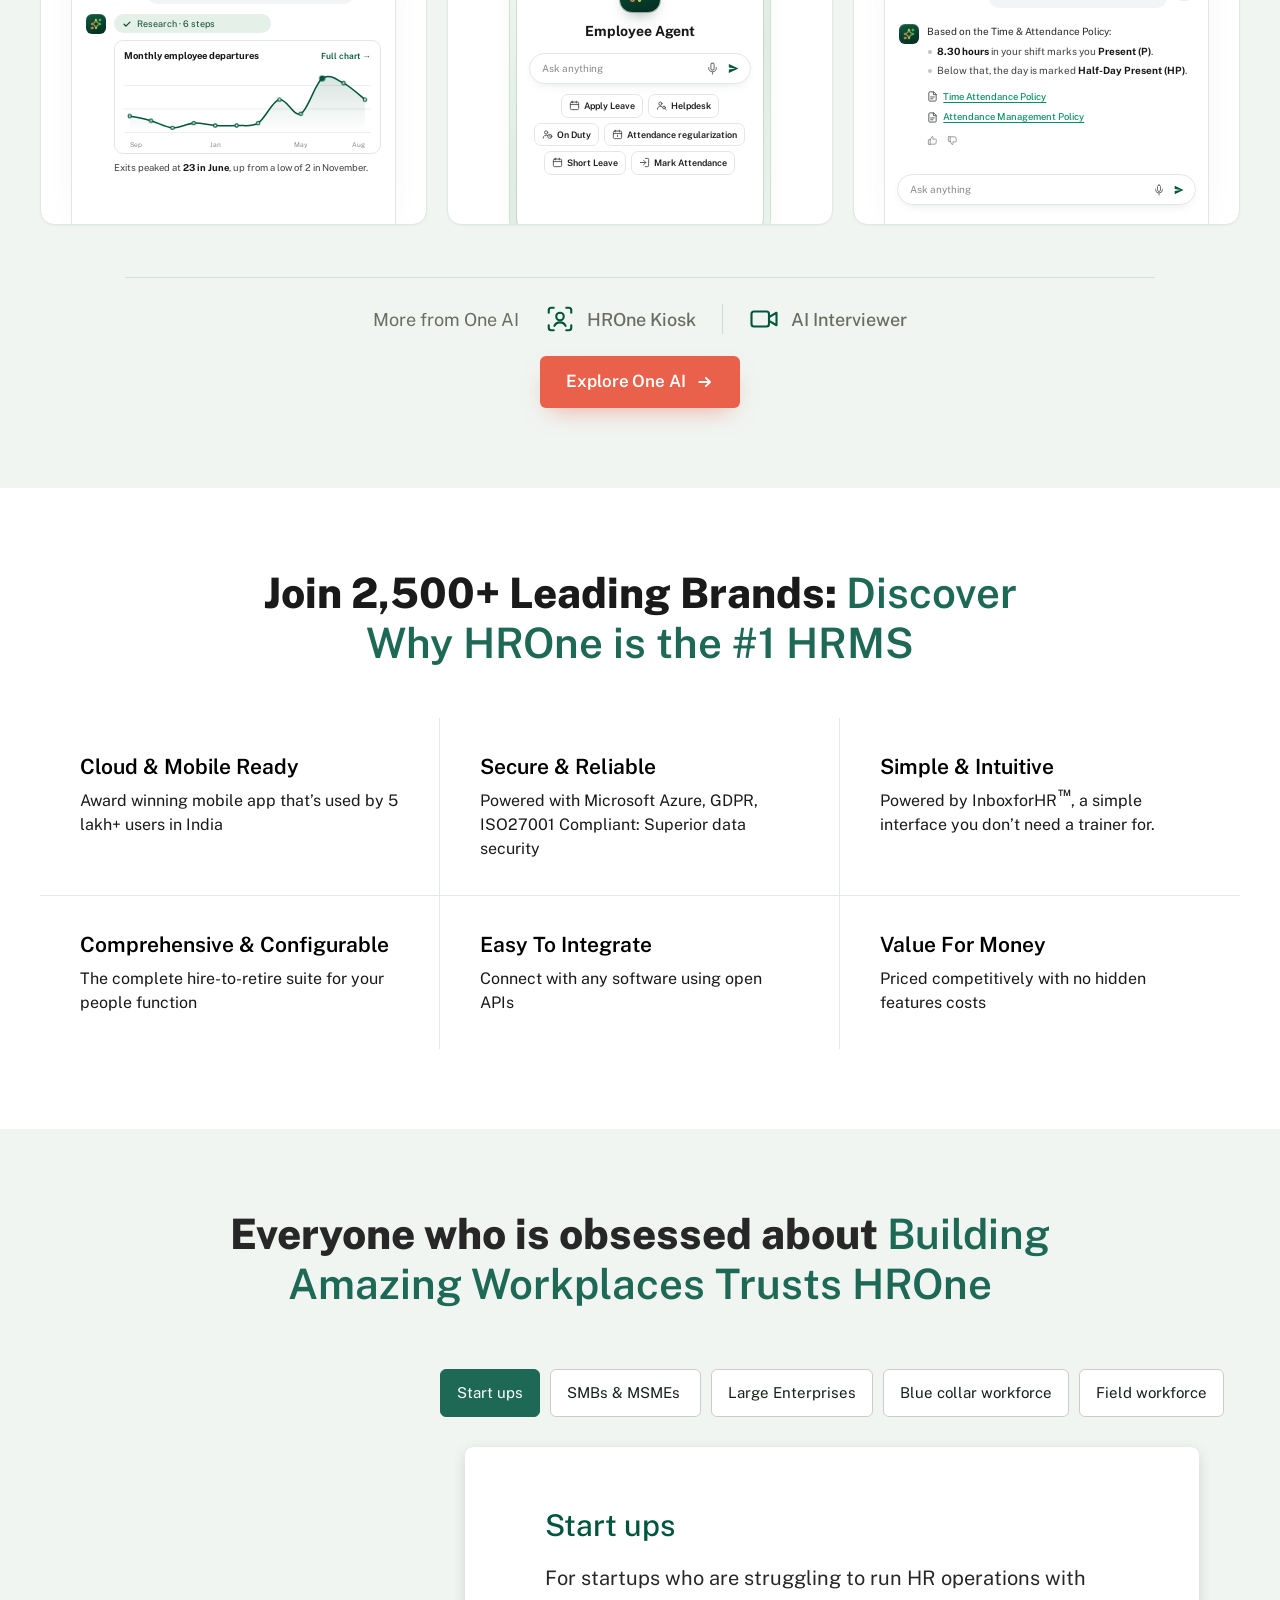
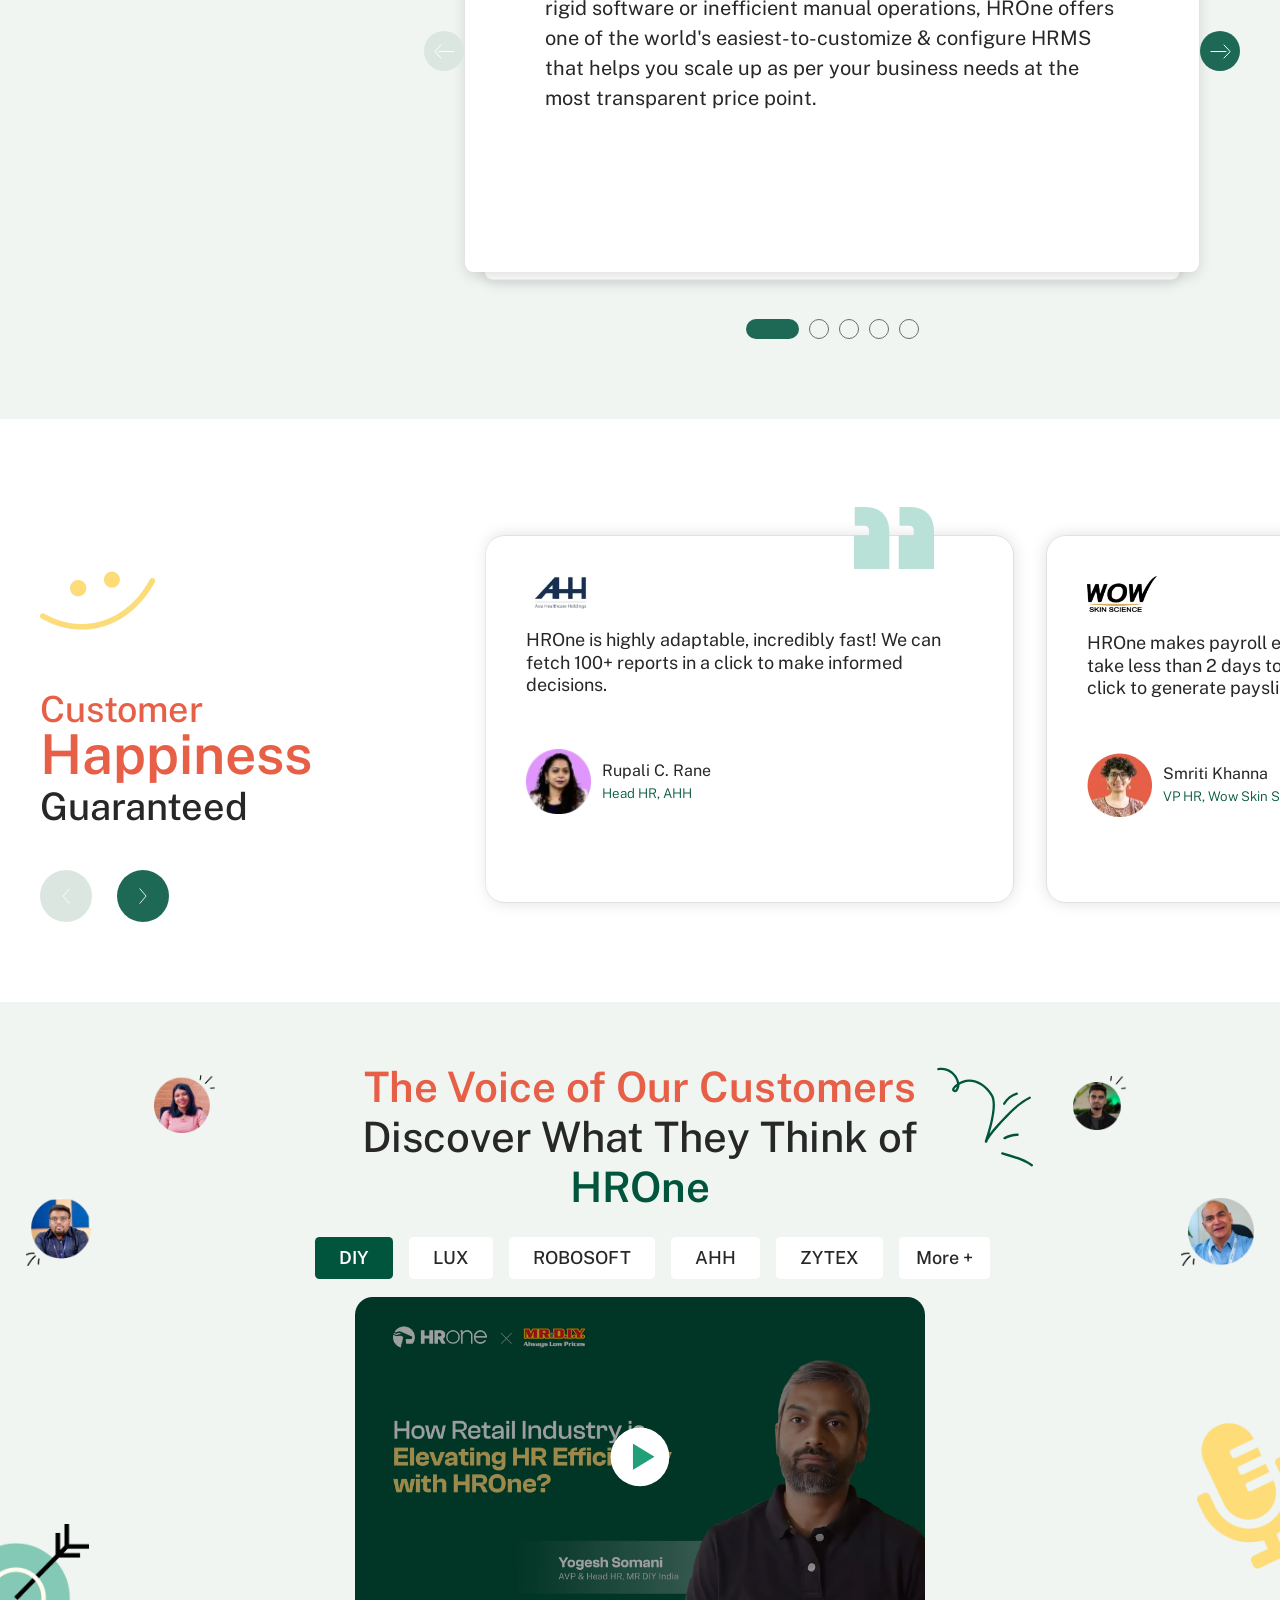
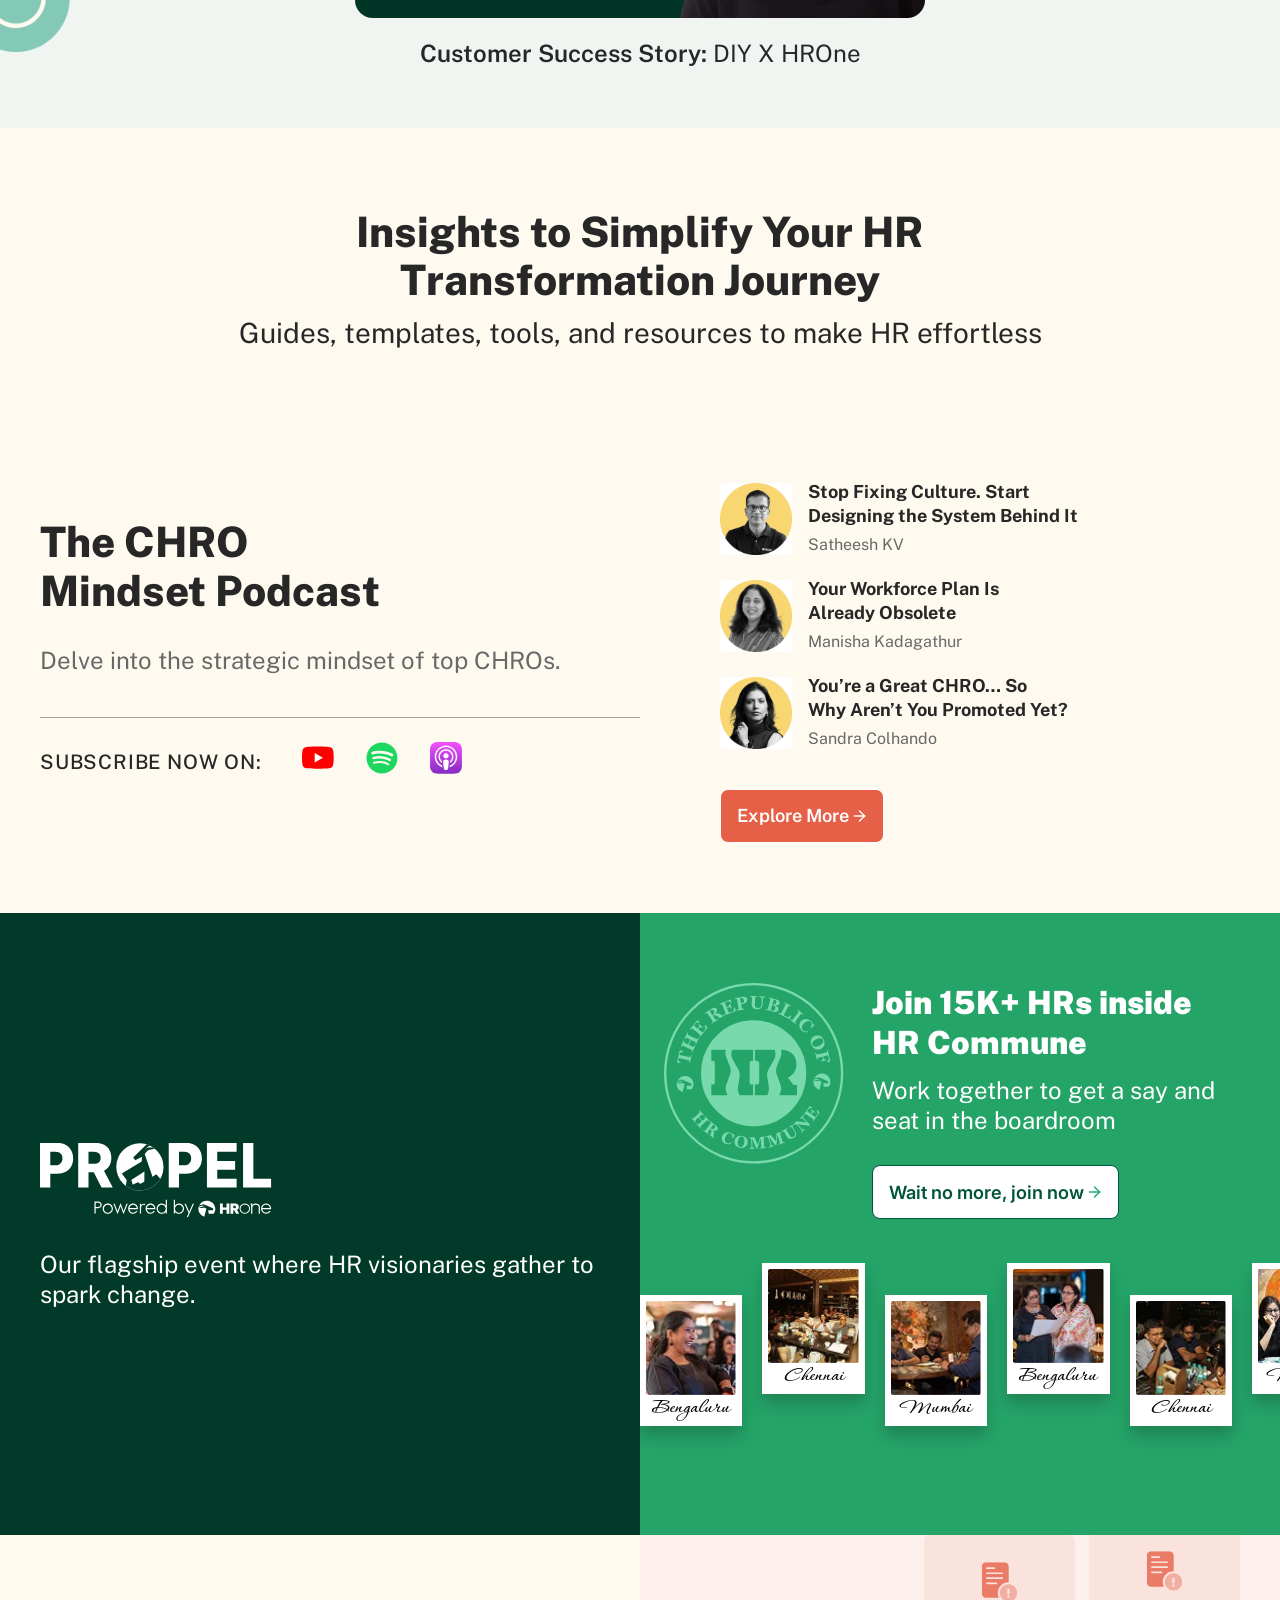
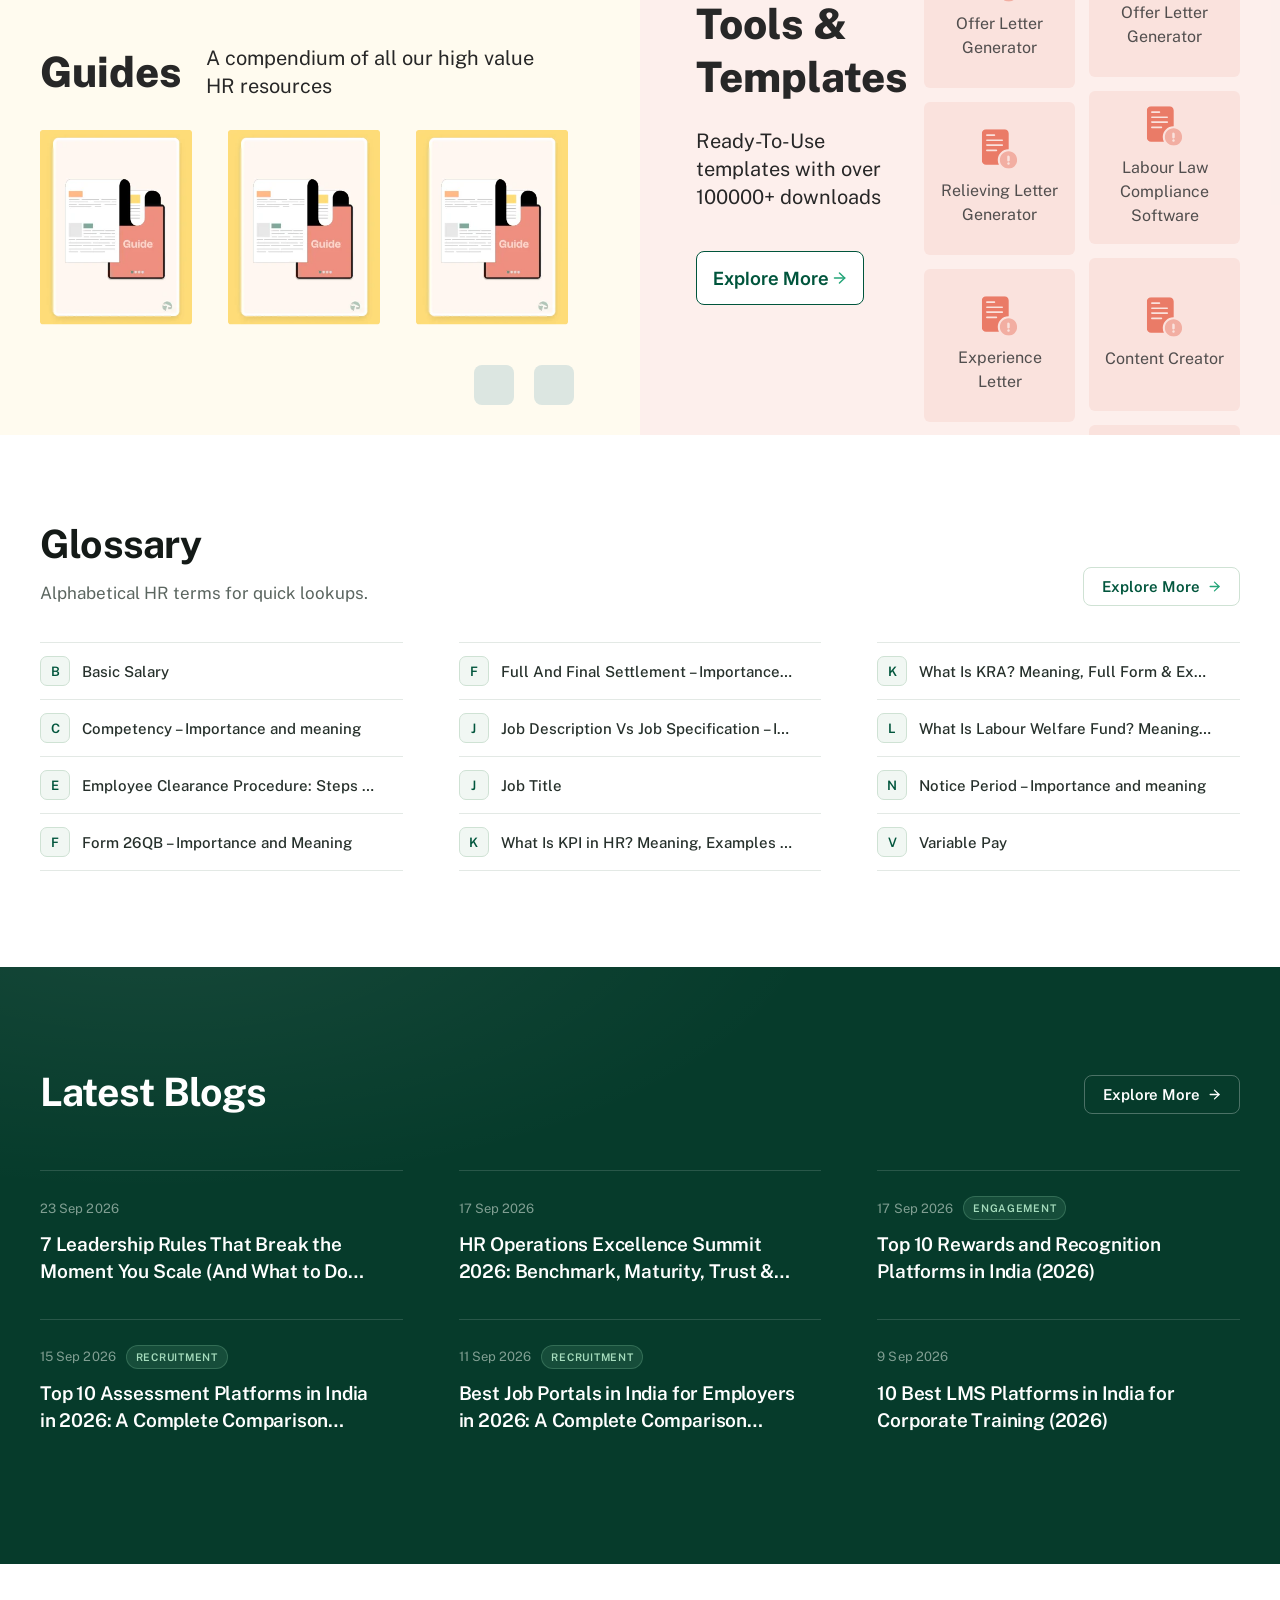
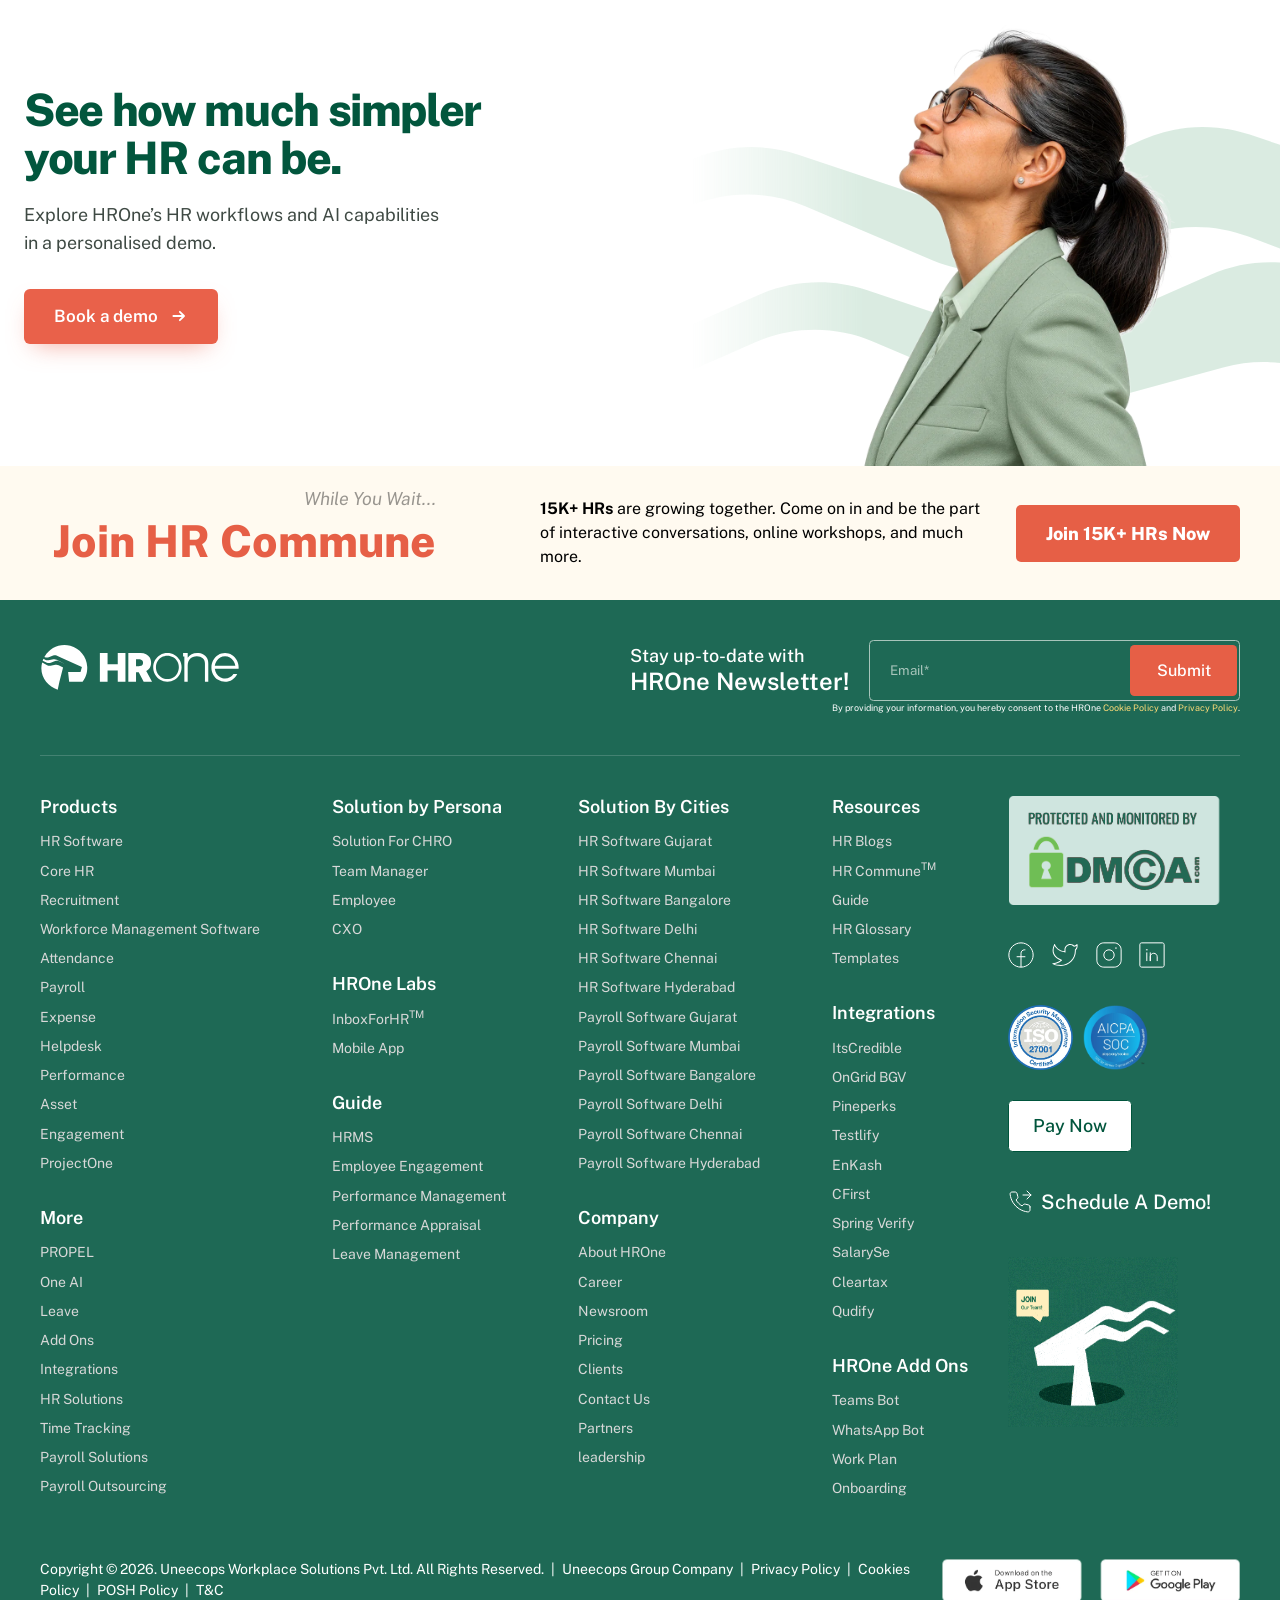
==== commit 75d66ad8: "Option D: condense the glossary into a themed A-Z index Alphabetical order, correct initials on the " ====
--- a/public/legacy/hrone-home/index.html
+++ b/public/legacy/hrone-home/index.html
@@ -7003,92 +7003,125 @@
 </div>
 </section>
 
+<style>
+/* glossary — SEO links kept intact; restyled as an A–Z index in the page theme (desktop only) */
+@media (min-width:768px){
+section.glossary-sec{background:#fff !important;padding:88px 0 96px !important}
+.glossary-sec .glossary-container{display:block !important;animation:none !important;opacity:1 !important;transform:none !important}
+.glossary-sec .glossary-left,.glossary-sec .glossary-right{animation:none !important;opacity:1 !important;transform:none !important;padding:0 !important;flex:none !important}
+.glossary-sec .glossary-left{width:auto !important;display:flex;align-items:flex-end;justify-content:space-between;gap:40px;margin-bottom:36px}
+.glossary-sec .glossary-left h2{font-size:min(3.0556vw,44px) !important;line-height:1.1 !important;font-weight:700 !important;letter-spacing:-.02em;color:#141a17 !important;margin:0 !important}
+.glossary-sec .glossary-left p{width:auto !important;max-width:520px;margin:14px 0 0 !important;font:400 17px/1.55 "Public Sans",sans-serif !important;color:#5b6660 !important}
+.glossary-sec .glossary-left .explore-btn{flex:none;display:inline-flex !important;align-items:center;gap:8px;margin:0 !important;padding:11px 18px !important;background:#fff !important;border:1px solid #cfe2d4 !important;border-radius:8px !important;color:#02563d !important;font:600 15px/1 "Public Sans",sans-serif !important;box-shadow:none !important;transition:background .2s,color .2s,border-color .2s}
+.glossary-sec .glossary-left .explore-btn span{font:inherit !important;color:inherit !important}
+.glossary-sec .glossary-left .explore-btn img{width:13px !important;height:auto !important;transition:transform .2s,filter .2s}
+.glossary-sec .glossary-left .explore-btn:hover{transform:none !important;background:#02563d !important;border-color:#02563d !important;color:#fff !important}
+.glossary-sec .glossary-left .explore-btn:hover img{filter:brightness(0) invert(1);transform:translateX(3px)}
+.glossary-sec .glossary-right{width:auto !important;margin:0 !important}
+.glossary-sec .glossary-grid{margin:0 !important}
+.glossary-sec .glossary-grid ul{display:grid !important;grid-template-columns:repeat(3,1fr) !important;grid-template-rows:repeat(4,auto) !important;grid-auto-flow:column !important;column-gap:56px !important;margin:0 !important;padding:0 !important;list-style:none}
+.glossary-sec .glossary-grid li{display:block !important;transform:none !important;margin:0 !important;padding:0 !important;border-top:1px solid #e3e9e5}
+.glossary-sec .glossary-grid li:nth-child(4n){border-bottom:1px solid #e3e9e5}
+.glossary-sec .glossary-grid li a{display:grid !important;grid-template-columns:28px minmax(0,1fr) 14px;align-items:center;gap:14px !important;min-height:0;margin:0 !important;padding:13px 0 !important;text-decoration:none;transition:none}
+.glossary-sec .glossary-grid li a::after{content:"";width:14px;height:14px;background:#02563d;-webkit-mask:url('data:image/svg+xml,%3Csvg xmlns="http://www.w3.org/2000/svg" viewBox="0 0 14 14"%3E%3Cpath d="M4 10L10 4M5 4h5v5" fill="none" stroke="%23000" stroke-width="1.6" stroke-linecap="round" stroke-linejoin="round"/%3E%3C/svg%3E') center/contain no-repeat;mask:url('data:image/svg+xml,%3Csvg xmlns="http://www.w3.org/2000/svg" viewBox="0 0 14 14"%3E%3Cpath d="M4 10L10 4M5 4h5v5" fill="none" stroke="%23000" stroke-width="1.6" stroke-linecap="round" stroke-linejoin="round"/%3E%3C/svg%3E') center/contain no-repeat;opacity:0;transform:translate(-4px,4px);transition:opacity .2s,transform .2s}
+.glossary-sec .glossary-grid .card{display:grid !important;place-items:center;width:28px !important;height:28px !important;margin:0 !important;padding:0 !important;border-radius:7px !important;background:#f1f7f3 !important;border:1px solid #cfe2d4;box-shadow:none !important;color:#02563d !important;font:600 13px/1 "Public Sans",sans-serif !important;transition:background .2s,color .2s,border-color .2s}
+.glossary-sec .glossary-grid span{display:block;overflow:hidden;white-space:nowrap;text-overflow:ellipsis;font:500 15px/1.4 "Public Sans",sans-serif !important;color:#26302b !important;transition:color .2s}
+.glossary-sec .glossary-grid li a:hover span,.glossary-sec .glossary-grid li a:focus-visible span{color:#02563d !important}
+.glossary-sec .glossary-grid li a:hover .card,.glossary-sec .glossary-grid li a:focus-visible .card{background:#02563d !important;border-color:#02563d;color:#fff !important}
+.glossary-sec .glossary-grid li a:hover::after,.glossary-sec .glossary-grid li a:focus-visible::after{opacity:1;transform:none}
+.glossary-sec .glossary-grid li a:focus-visible{outline:2px solid #9fcdb2;outline-offset:2px;border-radius:4px}
+.glossary-sec .glossary-bottom-btn{display:none !important}
+}
+@media (prefers-reduced-motion:reduce){.glossary-sec *{transition:none !important}}
+</style>
 <section class="glossary-sec">
 <div class="glossary-container container_cus">
 <div class="glossary-left">
+<div>
 <h2>Glossary</h2>
 <p>Alphabetical HR terms for quick lookups.</p>
-<a class="explore-btn window" href="https://hrone.cloud/hr-glossary/"><span>Explore More</span> <img alt="arrow-icon" height="26px" src="assets/arrow_right_green.svg" width="15px"/></a>
+</div>
+<a class="explore-btn window" href="https://hrone.cloud/hr-glossary/"><span>Explore More</span> <img alt="" height="26px" src="assets/arrow_right_green.svg" width="15px"/></a>
 </div>
 <div class="glossary-right">
 <div class="glossary-grid">
 <ul>
 <li>
-<a href="https://hrone.cloud/hr-glossary/kra/">
-<div class="card W">W</div>
-<span>What Is KRA? Meaning, Full Form &amp; Examples in HR</span>
+<a href="https://hrone.cloud/hr-glossary/basic-salary/" title="Basic Salary">
+<div class="card B" aria-hidden="true">B</div>
+<span>Basic Salary</span>
 </a>
 </li>
 <li>
-<a href="https://hrone.cloud/hr-glossary/competency/">
-<div class="card C">C</div>
+<a href="https://hrone.cloud/hr-glossary/competency/" title="Competency – Importance and meaning">
+<div class="card C" aria-hidden="true">C</div>
 <span>Competency – Importance and meaning</span>
 </a>
 </li>
 <li>
-<a href="https://hrone.cloud/hr-glossary/job-title/">
-<div class="card J">J</div>
-<span>Job Title</span>
+<a href="https://hrone.cloud/hr-glossary/employee-clearance/" title="Employee Clearance Procedure: Steps &amp; Exit Checklist">
+<div class="card E" aria-hidden="true">E</div>
+<span>Employee Clearance Procedure: Steps &amp; Exit Checklist</span>
 </a>
 </li>
 <li>
-<a href="https://hrone.cloud/hr-glossary/variable-pay/">
-<div class="card V">V</div>
-<span>Variable Pay</span>
+<a href="https://hrone.cloud/hr-glossary/form-26qb/" title="Form 26QB – Importance and Meaning">
+<div class="card F" aria-hidden="true">F</div>
+<span>Form 26QB – Importance and Meaning</span>
 </a>
 </li>
 <li>
-<a href="https://hrone.cloud/hr-glossary/lwf/">
-<div class="card W">W</div>
-<span>What Is Labour Welfare Fund? Meaning, Rates &amp; Rules</span>
+<a href="https://hrone.cloud/hr-glossary/full-and-final-settlement/" title="Full And Final Settlement – Importance and meaning">
+<div class="card F" aria-hidden="true">F</div>
+<span>Full And Final Settlement – Importance and meaning</span>
 </a>
 </li>
 <li>
-<a href="https://hrone.cloud/hr-glossary/notice-period/">
-<div class="card N">N</div>
-<span>Notice Period – Importance and meaning</span>
+<a href="https://hrone.cloud/hr-glossary/job-description-vs-job-specification/" title="Job Description Vs Job Specification – Importance and meaning">
+<div class="card J" aria-hidden="true">J</div>
+<span>Job Description Vs Job Specification – Importance and meaning</span>
 </a>
 </li>
 <li>
-<a href="https://hrone.cloud/hr-glossary/employee-clearance/">
-<div class="card E">E</div>
-<span>Employee Clearance Procedure: Steps &amp; Exit Checklist</span>
+<a href="https://hrone.cloud/hr-glossary/job-title/" title="Job Title">
+<div class="card J" aria-hidden="true">J</div>
+<span>Job Title</span>
 </a>
 </li>
 <li>
-<a href="https://hrone.cloud/hr-glossary/job-description-vs-job-specification/">
-<div class="card J">J</div>
-<span>Job Description Vs Job Specification – Importance and meaning</span>
+<a href="https://hrone.cloud/hr-glossary/kpi/" title="What Is KPI in HR? Meaning, Examples &amp; Best Practices">
+<div class="card K" aria-hidden="true">K</div>
+<span>What Is KPI in HR? Meaning, Examples &amp; Best Practices</span>
 </a>
 </li>
 <li>
-<a href="https://hrone.cloud/hr-glossary/form-26qb/">
-<div class="card F">F</div>
-<span>Form 26QB – Importance and Meaning</span>
+<a href="https://hrone.cloud/hr-glossary/kra/" title="What Is KRA? Meaning, Full Form &amp; Examples in HR">
+<div class="card K" aria-hidden="true">K</div>
+<span>What Is KRA? Meaning, Full Form &amp; Examples in HR</span>
 </a>
 </li>
 <li>
-<a href="https://hrone.cloud/hr-glossary/full-and-final-settlement/">
-<div class="card F">F</div>
-<span>Full And Final Settlement – Importance and meaning</span>
+<a href="https://hrone.cloud/hr-glossary/lwf/" title="What Is Labour Welfare Fund? Meaning, Rates &amp; Rules">
+<div class="card L" aria-hidden="true">L</div>
+<span>What Is Labour Welfare Fund? Meaning, Rates &amp; Rules</span>
 </a>
 </li>
 <li>
-<a href="https://hrone.cloud/hr-glossary/basic-salary/">
-<div class="card B">B</div>
-<span>Basic Salary</span>
+<a href="https://hrone.cloud/hr-glossary/notice-period/" title="Notice Period – Importance and meaning">
+<div class="card N" aria-hidden="true">N</div>
+<span>Notice Period – Importance and meaning</span>
 </a>
 </li>
 <li>
-<a href="https://hrone.cloud/hr-glossary/kpi/">
-<div class="card W">W</div>
-<span>What Is KPI in HR? Meaning, Examples &amp; Best Practices</span>
+<a href="https://hrone.cloud/hr-glossary/variable-pay/" title="Variable Pay">
+<div class="card V" aria-hidden="true">V</div>
+<span>Variable Pay</span>
 </a>
 </li>
 </ul>
 </div>
 <div class="glossary-bottom-btn">
-<a class="explore-btn" href="https://hrone.cloud/hr-glossary/"><span>Explore More</span><img alt="arrow-icon" height="26px" src="assets/arrow_right_green.svg" width="15px"/></a>
+<a class="explore-btn" href="https://hrone.cloud/hr-glossary/"><span>Explore More</span><img alt="" height="26px" src="assets/arrow_right_green.svg" width="15px"/></a>
 </div>
 </div>
 </div>
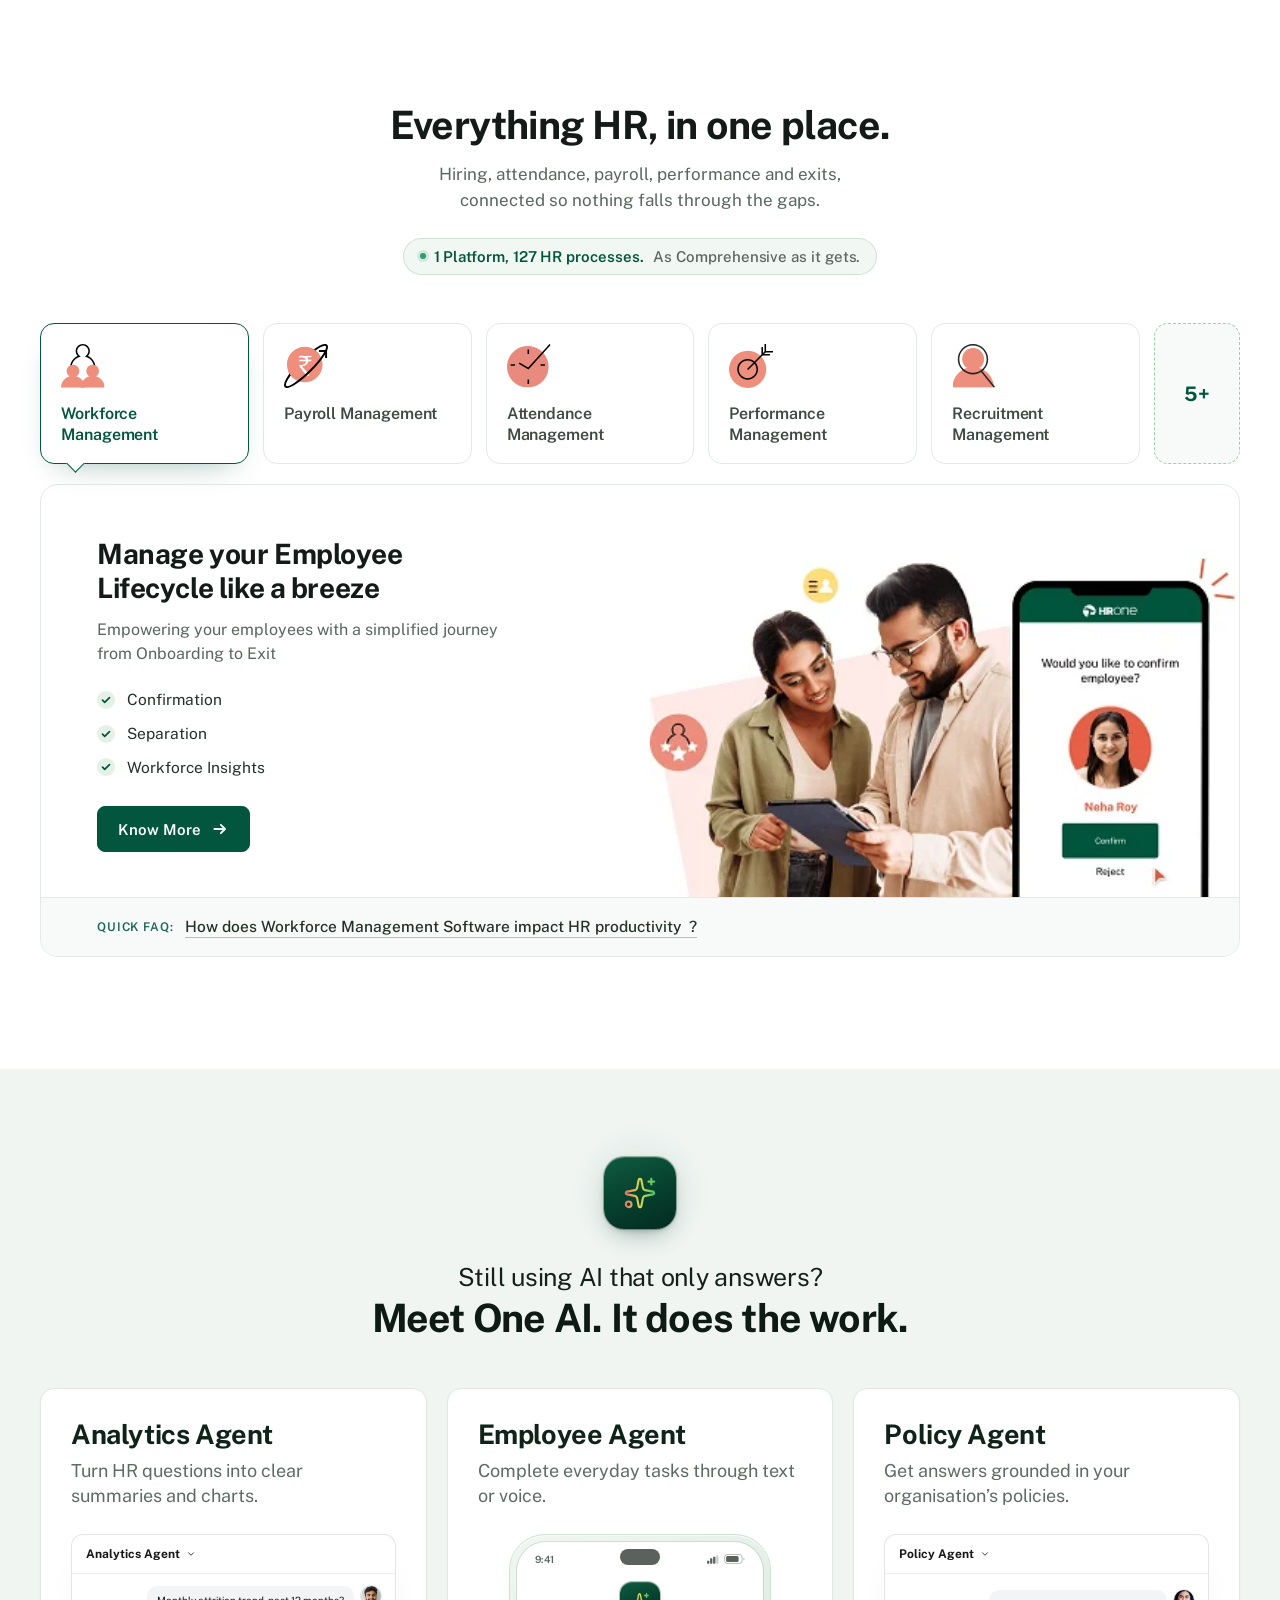
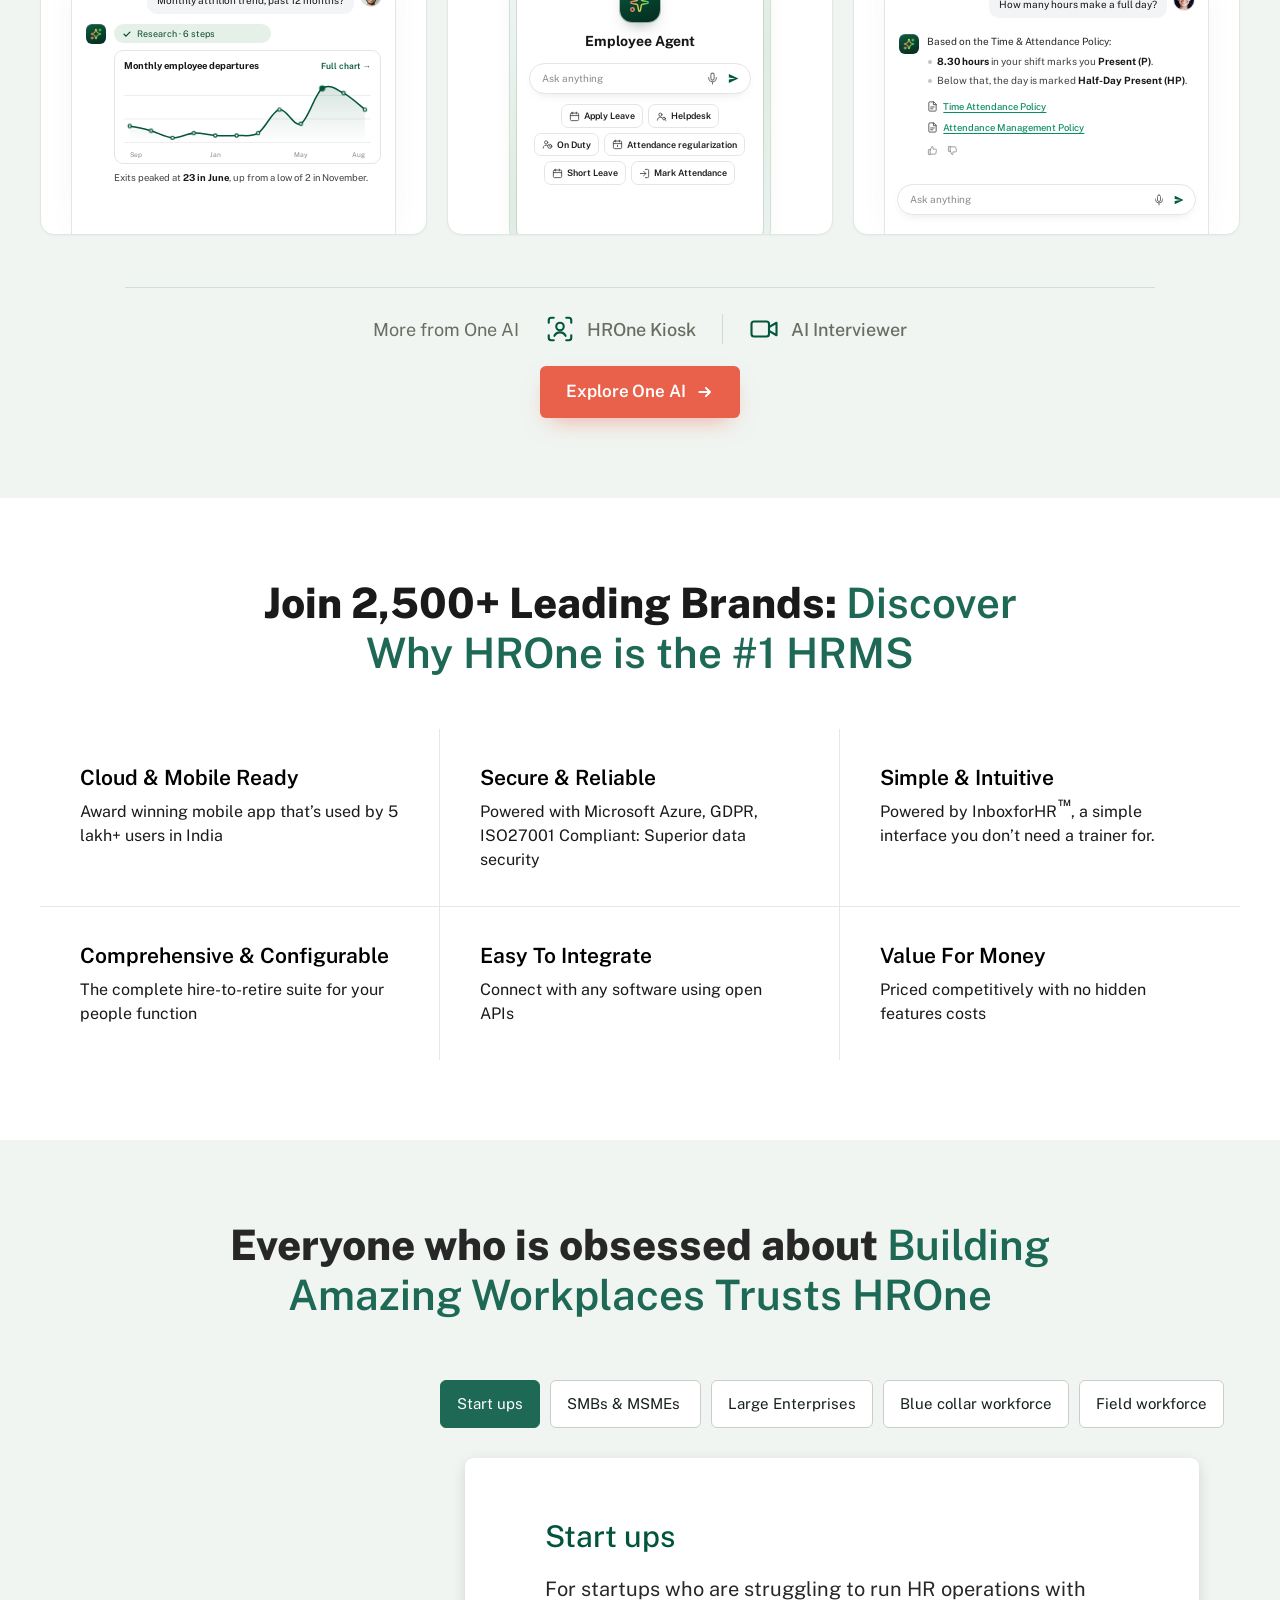
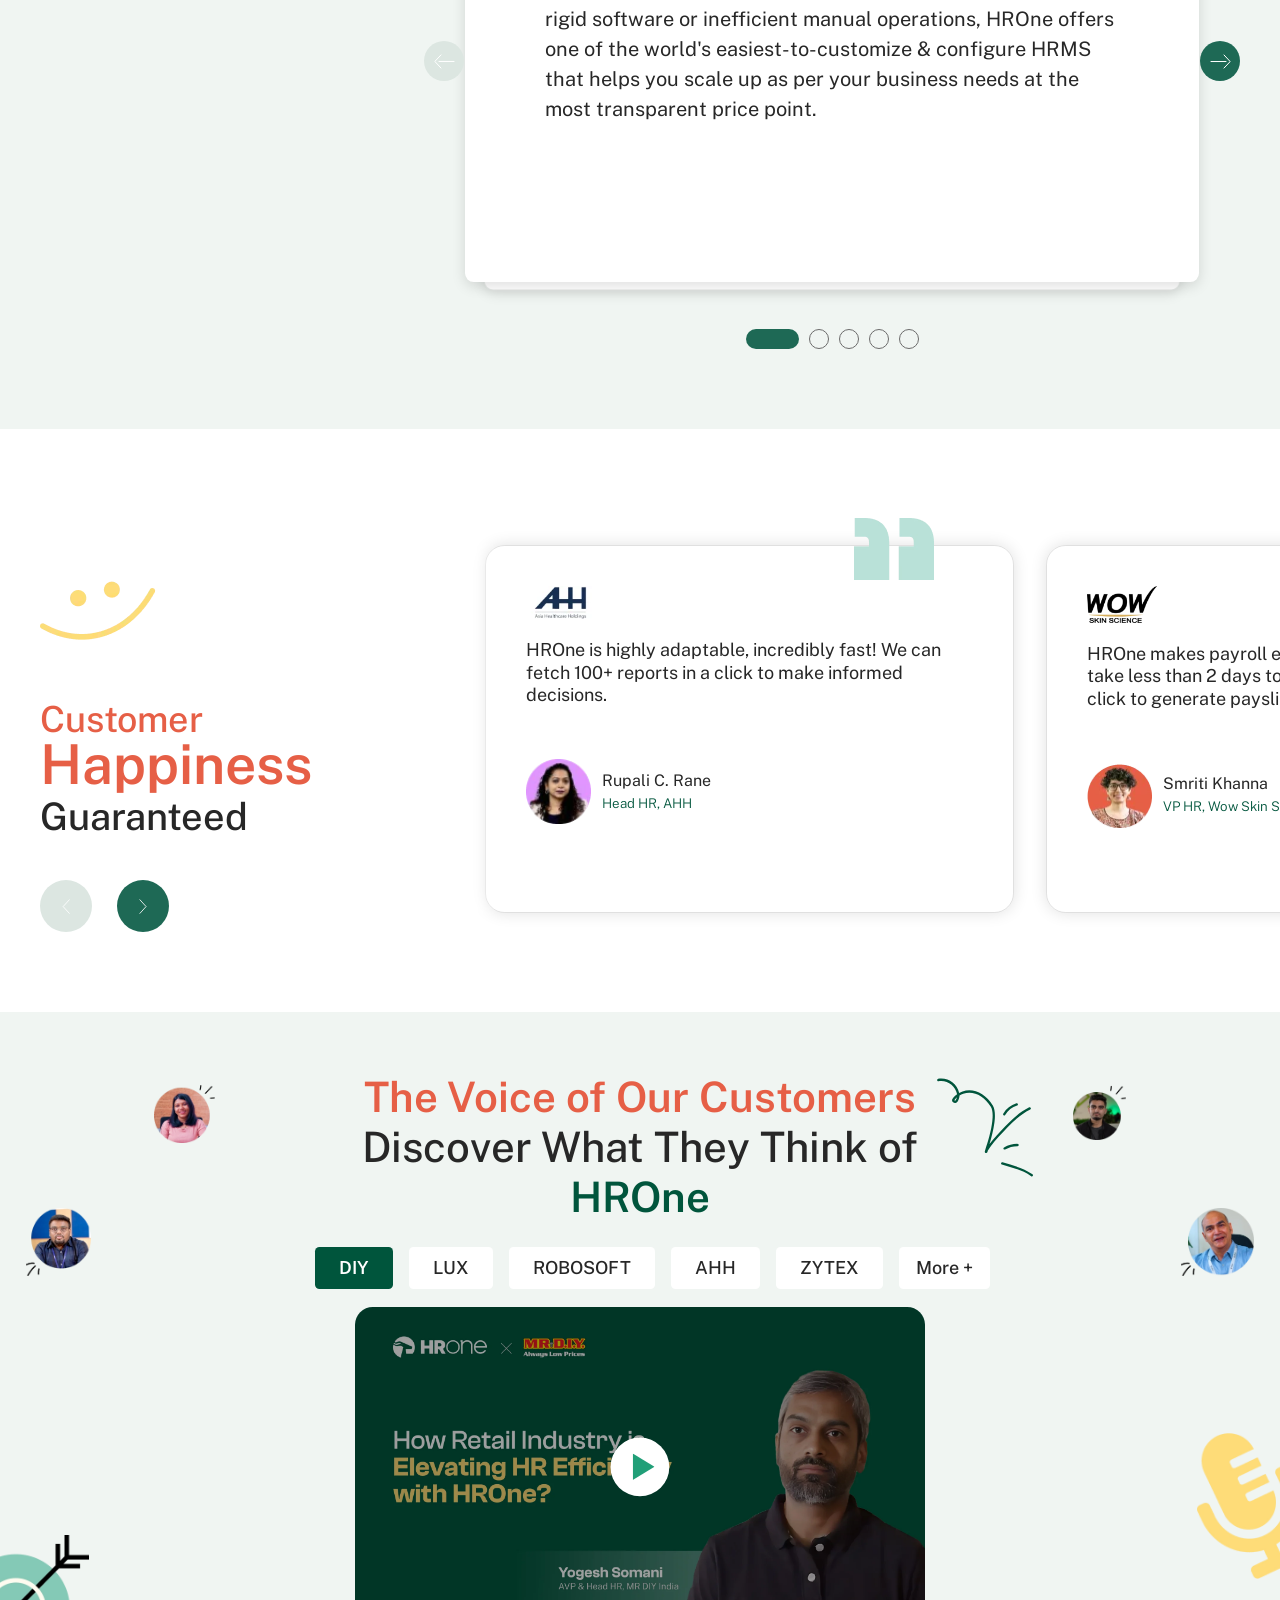
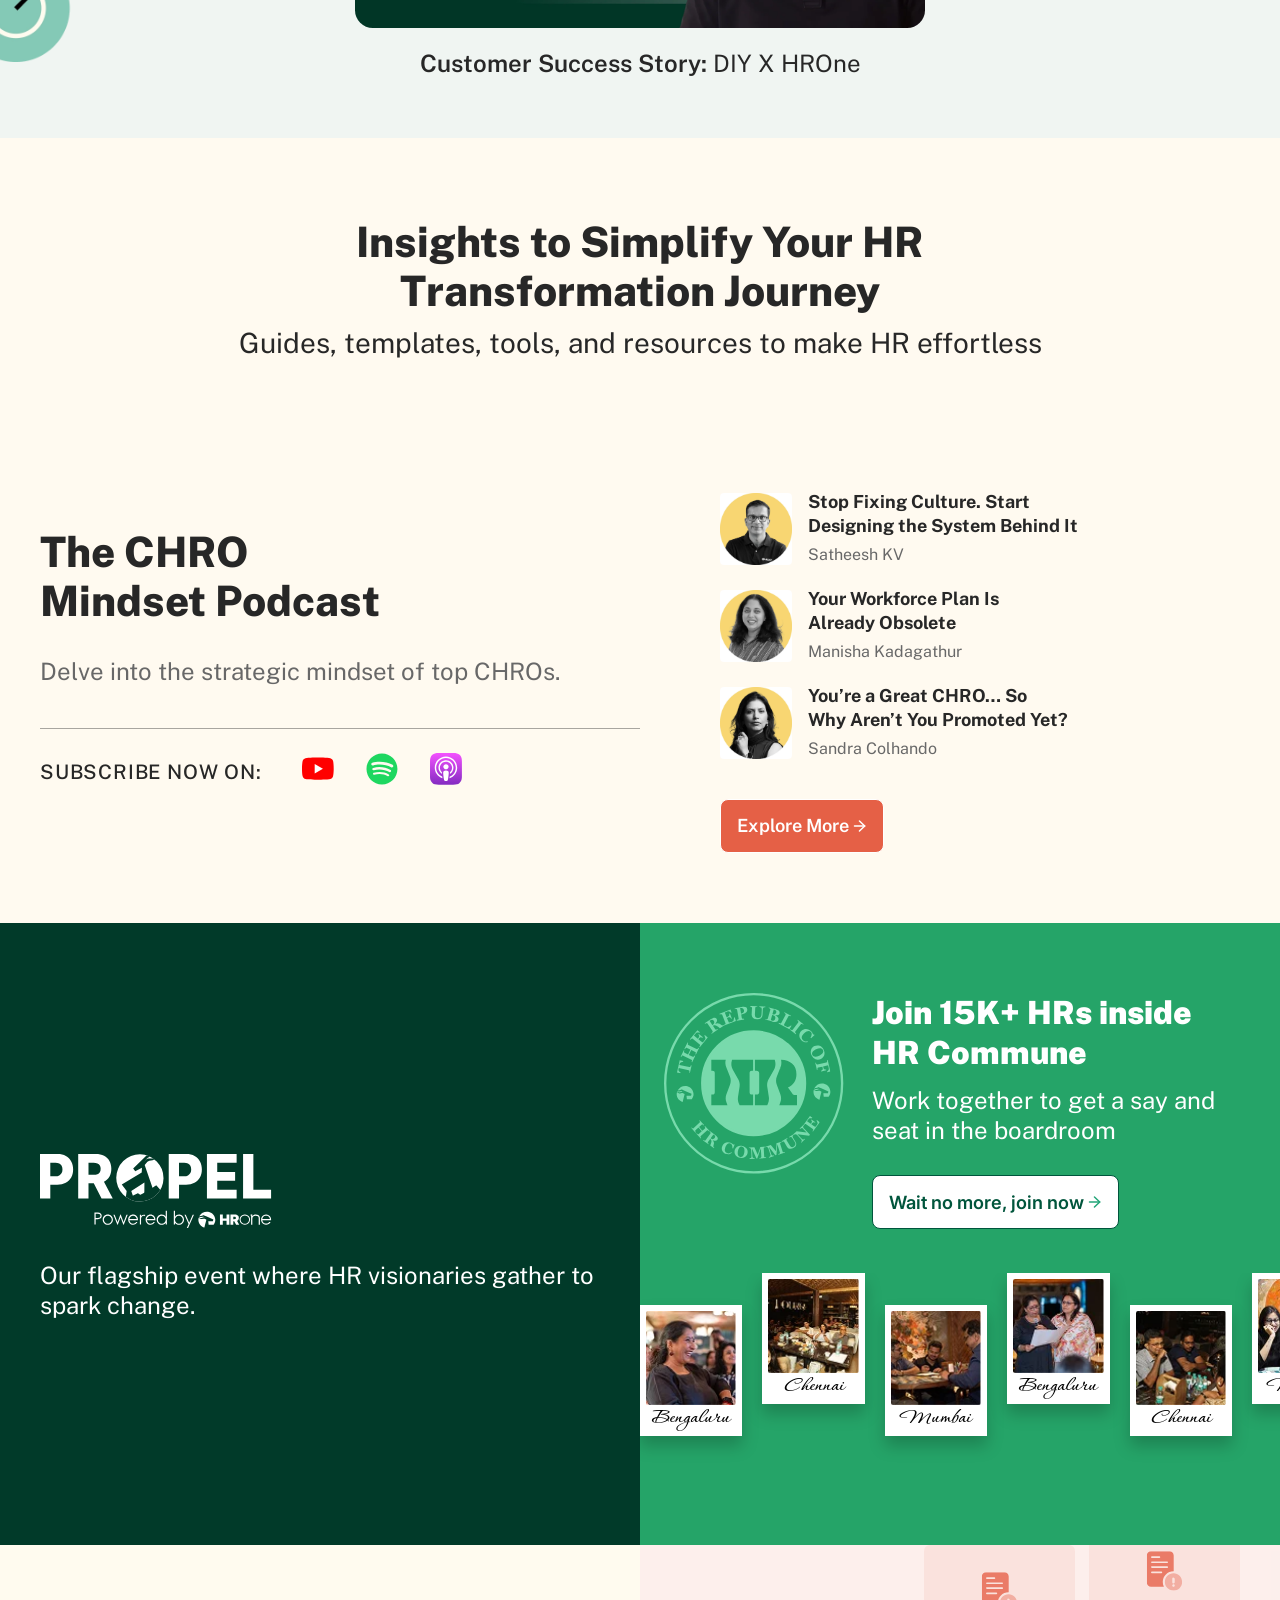
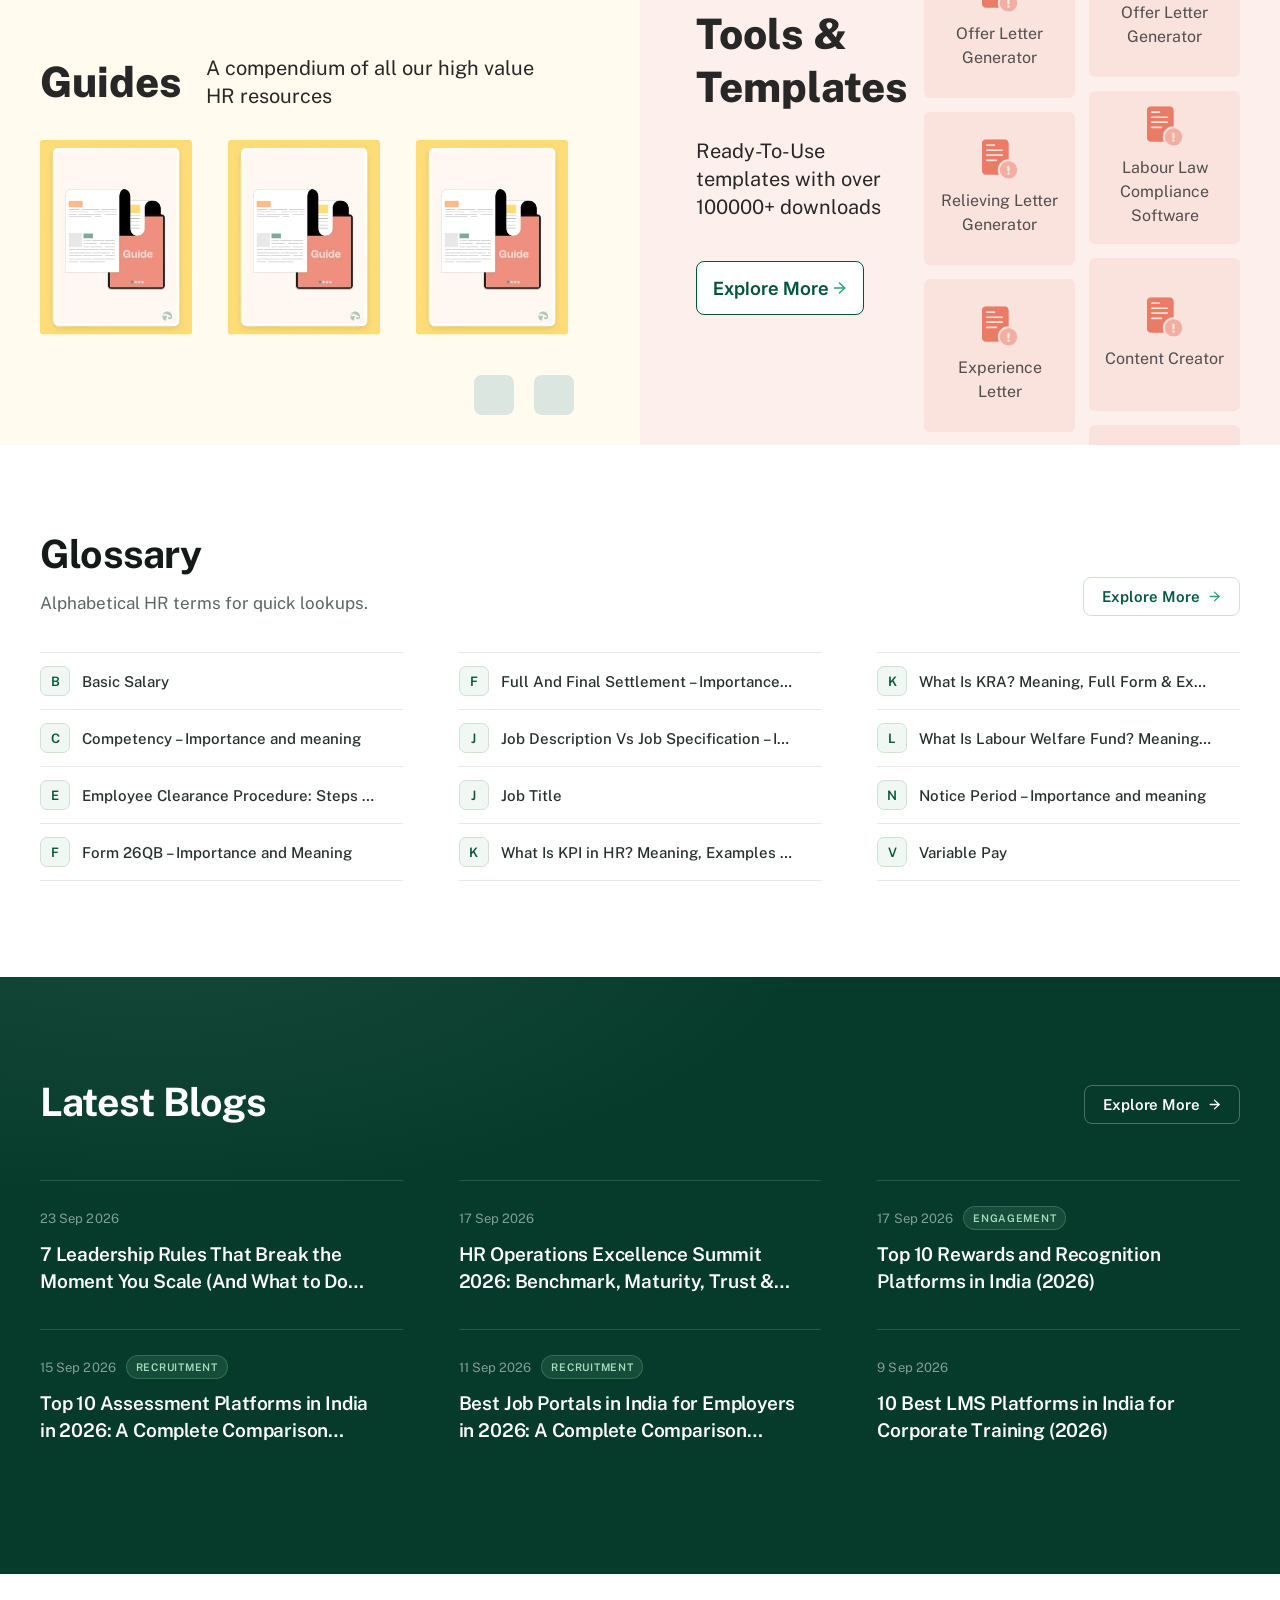
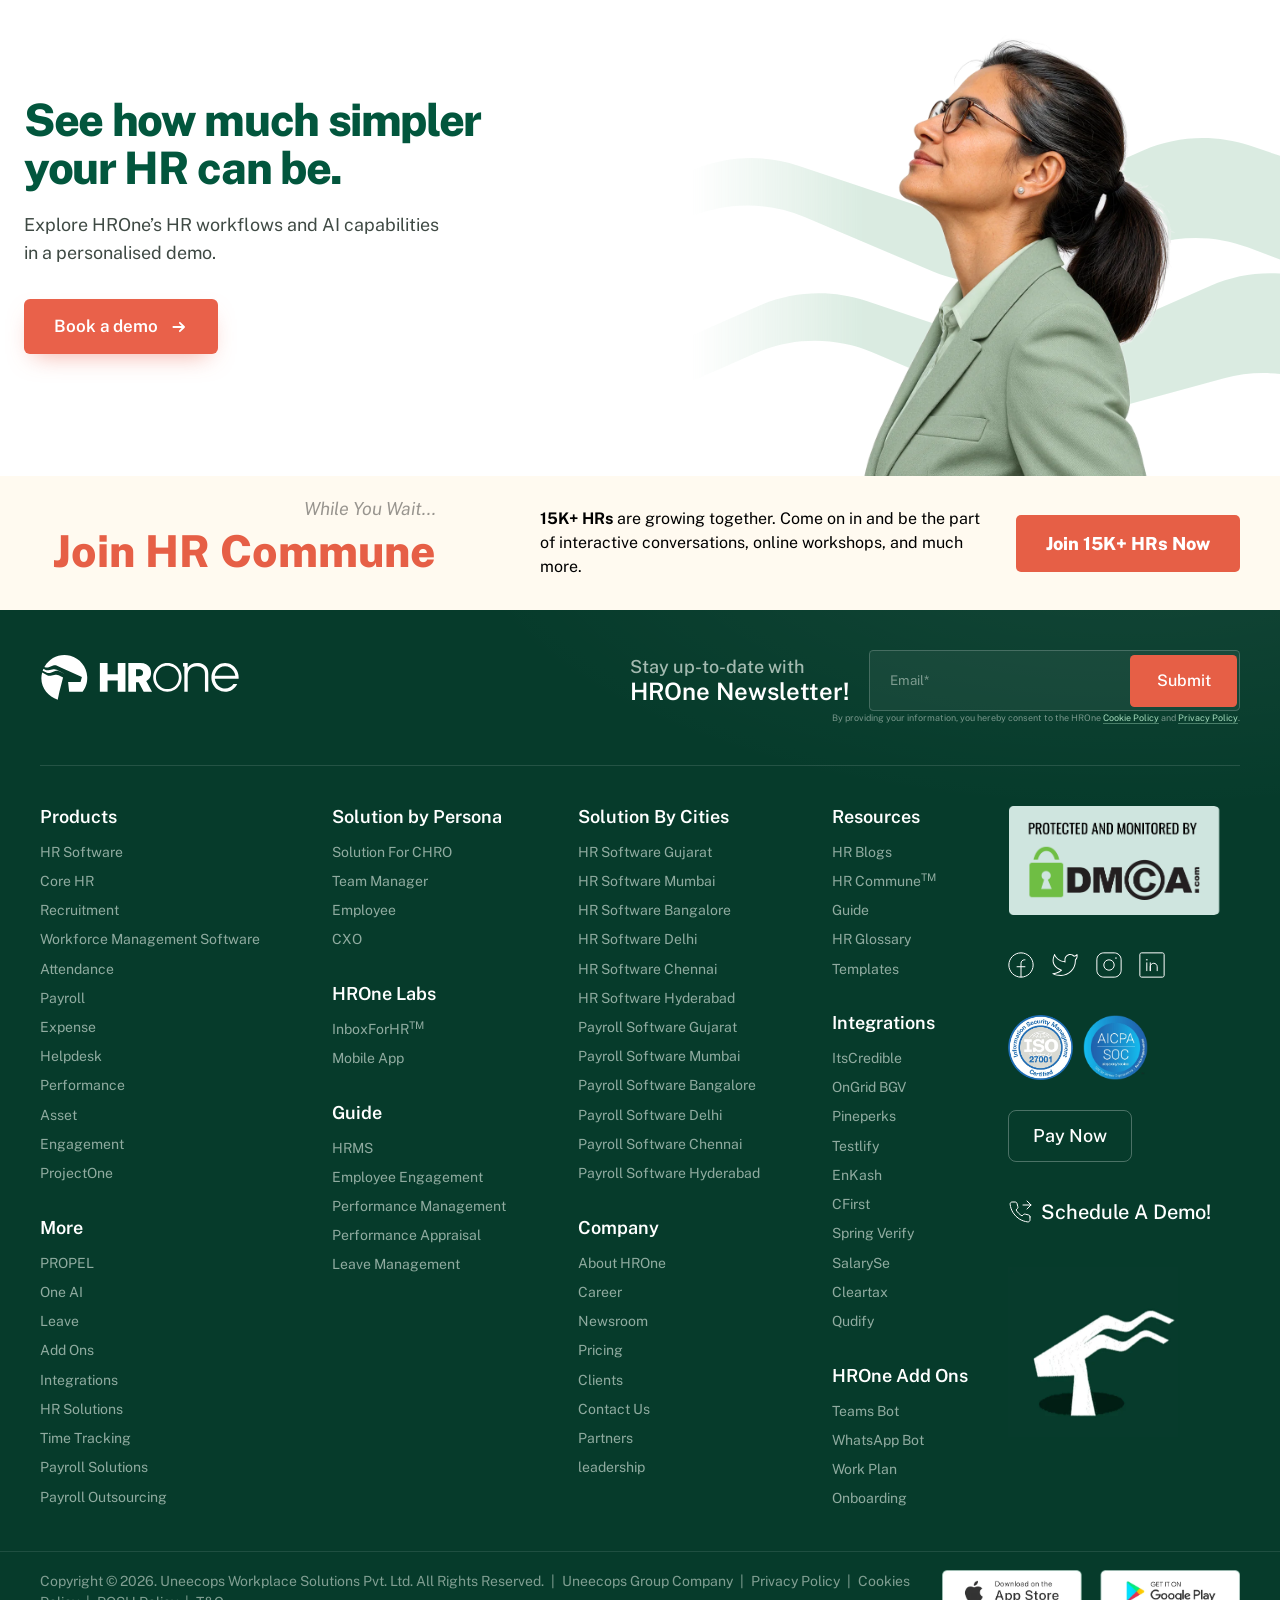
==== commit ed2f534b: "Option D: redesign the modules section and restyle the footer Modules section: white field, new head" ====
--- a/public/legacy/hrone-home/index.html
+++ b/public/legacy/hrone-home/index.html
@@ -5222,12 +5222,87 @@
 </head>
 <body class="home wp-singular page-template page-template-page-home page-template-page-home-php page page-id-8 wp-custom-logo wp-embed-responsive wp-theme-twentytwentyone wp-child-theme-hrone-child is-light-theme singular has-main-navigation no-widgets">
 <main class="main home">
+<style>
+/* workplace-way: white field between the cream hero and the mint One AI section.
+   Desktop (>=992px) only; below that the theme swaps the tabs for accordion drawers. */
+section.workplace-way{background-color:#fff !important}
+@media (min-width:992px){
+section.workplace-way{padding:104px 0 112px !important}
+.workplace-way .workplace-way-h2{font-size:min(3.0556vw,44px) !important;line-height:1.1 !important;font-weight:700 !important;letter-spacing:-.02em;color:#141a17}
+.workplace-way .head-desc{max-width:600px !important;text-wrap:balance;padding:14px 0 0 !important;font-size:17px !important;line-height:1.55 !important;color:#5b6660 !important}
+/* the "1 Platform, 127 HR processes" line becomes a quiet proof pill */
+.workplace-way .main-details{display:flex;justify-content:center;padding:24px 0 48px !important}
+.workplace-way .main-details{font-size:0 !important}
+.workplace-way .main-details strong,.workplace-way .main-details b{font:600 15px/1 "Public Sans",sans-serif !important;letter-spacing:-.005em}
+.workplace-way .main-details strong{display:inline-flex;align-items:center;gap:8px;padding:10px 6px 10px 16px;background:#f1f7f3 !important;border:1px solid #cfe2d4;border-right:0;border-radius:99px 0 0 99px;color:#02563d !important}
+.workplace-way .main-details strong::before{content:"";width:6px;height:6px;border-radius:50%;background:#2f9e6a;box-shadow:0 0 0 3px rgba(47,158,106,.16)}
+.workplace-way .main-details b{display:inline-flex;align-items:center;padding:10px 16px 10px 4px;background:#f1f7f3;border:1px solid #cfe2d4;border-left:0;border-radius:0 99px 99px 0;color:#5b6660 !important;font-weight:500 !important}
+/* tabs: same icons, clearer selected state with a pointer into the panel */
+.workplace-way .position-relative{display:flex;gap:14px;align-items:stretch;margin-bottom:20px}
+.workplace-way ul.tabs{flex:1;display:grid !important;grid-template-columns:repeat(5,1fr);gap:14px !important;margin:0 !important}
+.workplace-way ul.tabs li{position:relative;padding:20px 20px 18px !important;border:1px solid #e3e9e5 !important;border-radius:14px !important;background:#fff !important;box-shadow:none !important;transition:border-color .2s,background .2s,box-shadow .2s,transform .2s}
+.workplace-way ul.tabs li .tabs-details{width:auto !important;margin:0 !important}
+.workplace-way ul.tabs li .tabs-details img{width:44px !important;height:44px !important;display:block;transition:transform .25s}
+.workplace-way ul.tabs li p{margin-top:16px !important;font:600 16px/1.3 "Public Sans",sans-serif !important;letter-spacing:-.005em;color:#3f4a44 !important;transition:color .2s}
+.workplace-way ul.tabs li:hover{border-color:#cfe2d4 !important;background:#fbfdfc !important}
+.workplace-way ul.tabs li:hover .tabs-details img{transform:translateY(-2px)}
+.workplace-way ul.tabs li.active{border-color:#02563d !important;background:#fff !important;box-shadow:0 14px 30px -18px rgba(2,86,61,.45) !important}
+.workplace-way ul.tabs li.active p{color:#02563d !important}
+.workplace-way ul.tabs li.active::after{content:"";position:absolute;left:28px;bottom:-7px;width:12px;height:12px;background:#fff;border-right:1px solid #02563d;border-bottom:1px solid #02563d;transform:rotate(45deg)}
+.workplace-way ul.tabs li:focus-visible{outline:2px solid #9fcdb2;outline-offset:3px}
+/* "5+" more modules: a quiet tile at the end of the row instead of a floating badge */
+.workplace-way .plus-more-a{display:flex;text-decoration:none}
+.workplace-way .plus-more{position:static !important;display:flex !important;align-items:center;justify-content:center;width:84px !important;height:auto !important;border:1px dashed #9fcdb2 !important;border-radius:14px !important;background:#f7faf8 !important;box-shadow:none !important;transition:background .2s,border-color .2s}
+.workplace-way .plus-more span{font:700 20px/1 "Public Sans",sans-serif !important;color:#02563d !important}
+.workplace-way .plus-more-a:hover .plus-more{background:#f1f7f3 !important;border-color:#02563d !important}
+/* panel */
+.workplace-way .tab_container{border:1px solid #e3e9e5;border-radius:18px !important;box-sizing:border-box;overflow:hidden !important}
+.workplace-way .tab_content{padding:52px 0 0 56px !important}
+.workplace-way .tab_content .content{gap:32px;min-height:360px}
+.workplace-way .tab_content .content .desc{max-width:420px !important;flex:none;padding-bottom:44px}
+.workplace-way .tab_content .content .desc .simplified-h3{font-size:28px !important;line-height:1.22 !important;font-weight:700 !important;letter-spacing:-.015em;color:#141a17;margin-bottom:12px !important}
+.workplace-way .tab_content .content .desc .simplified-p{font-size:16px !important;line-height:1.55 !important;color:#5b6660 !important;margin-bottom:22px !important}
+.workplace-way .desc ul{margin:0 0 28px !important;padding:0 !important}
+.workplace-way .desc ul li{font-size:15.5px !important;line-height:1.4;color:#26302b !important;padding-left:30px !important;margin-bottom:12px !important}
+.workplace-way .desc ul li:before{width:18px !important;height:18px !important;border-radius:50%;background:#e5f0e8 url('data:image/svg+xml,%3Csvg xmlns="http://www.w3.org/2000/svg" viewBox="0 0 18 18"%3E%3Cpath d="M5.5 9.2l2.2 2.2 4.8-4.8" fill="none" stroke="%2302563d" stroke-width="1.7" stroke-linecap="round" stroke-linejoin="round"/%3E%3C/svg%3E') center/18px no-repeat !important}
+.workplace-way .tab_content .content .desc .buttons a{padding:13px 20px !important;gap:10px !important;border-radius:8px !important;background:#02563d !important;font:600 15px/1 "Public Sans",sans-serif !important;color:#fff !important;transition:background .2s}
+.workplace-way .tab_content .content .desc .buttons a svg{width:18px;height:18px;transition:transform .2s}
+.workplace-way .tab_content .content .desc .buttons a:hover{background:#0b4a2e !important}
+.workplace-way .tab_content .content .desc .buttons a:hover svg{transform:translateX(3px)}
+.workplace-way .image img{max-width:min(46vw,640px) !important}
+/* Quick FAQ: a footer strip across the panel */
+.workplace-way .tab_content .faq-link{margin:0 0 0 -56px !important;padding:18px 56px;border-top:1px solid #e3e9e5;background:#f7faf8}
+.workplace-way .tab_content .faq-link h4{display:flex;align-items:center;gap:12px;margin:0;font:600 12px/1 "Public Sans",sans-serif !important;letter-spacing:.07em;text-transform:uppercase;color:#1E6955 !important}
+.workplace-way .tab_content .faq-link h4 .faq-link-a{margin:0 !important;border:0 !important;font:500 15.5px/1.4 "Public Sans",sans-serif !important;letter-spacing:0;text-transform:none;color:#26302b !important;background:linear-gradient(#9fcdb2,#9fcdb2) 0 100%/100% 1px no-repeat;transition:color .2s,background-size .2s}
+.workplace-way .tab_content .faq-link h4 .faq-link-a:hover{color:#02563d !important;background-image:linear-gradient(#02563d,#02563d)}
+}
+/* "5+" reveals the remaining modules on hover / keyboard focus */
+.workplace-way .wp-more{position:relative;display:flex}
+.workplace-way .wp-more-pop{display:none}
+@media (min-width:992px){
+.workplace-way .wp-more-pop{display:block;position:absolute;top:calc(100% + 12px);right:0;z-index:120;width:220px;padding:14px 8px 8px;background:#fff;border:1px solid #e3e9e5;border-radius:14px;box-shadow:0 24px 48px -20px rgba(6,59,43,.35),0 2px 6px rgba(6,59,43,.06);opacity:0;visibility:hidden;transform:translateY(-6px);transition:opacity .18s,transform .18s,visibility 0s .18s}
+.workplace-way .wp-more-pop::before{content:"";position:absolute;left:0;right:0;top:-14px;height:14px}
+.workplace-way .wp-more-pop::after{content:"";position:absolute;top:-7px;right:36px;width:12px;height:12px;background:#fff;border-left:1px solid #e3e9e5;border-top:1px solid #e3e9e5;transform:rotate(45deg)}
+.workplace-way .wp-more:hover .wp-more-pop,.workplace-way .wp-more:focus-within .wp-more-pop{opacity:1;visibility:visible;transform:none;transition:opacity .18s,transform .18s,visibility 0s}
+.workplace-way .wp-more:hover .plus-more,.workplace-way .wp-more:focus-within .plus-more{background:#f1f7f3 !important;border-color:#02563d !important}
+.workplace-way .wp-more-title{margin:0 10px 8px;font:600 11.5px/1 "Public Sans",sans-serif;letter-spacing:.08em;text-transform:uppercase;color:#7a857f}
+.workplace-way .wp-more-pop ul{margin:0;padding:0;list-style:none;display:grid;grid-template-columns:1fr;gap:2px}
+.workplace-way .wp-more-pop li{margin:0 !important;padding:0 !important;font-size:inherit !important}
+.workplace-way .wp-more-pop li::before{display:none !important}
+.workplace-way .wp-more-pop li a{display:flex;align-items:center;gap:8px;padding:9px 10px;border-radius:8px;font:500 14.5px/1.2 "Public Sans",sans-serif;color:#26302b;text-decoration:none;transition:background .15s,color .15s}
+.workplace-way .wp-more-pop li a::before{content:"";flex:none;width:6px;height:6px;border-radius:2px;background:#9fcdb2;transition:background .15s}
+.workplace-way .wp-more-pop li a:hover,.workplace-way .wp-more-pop li a:focus-visible{background:#f1f7f3;color:#02563d;outline:0}
+.workplace-way .wp-more-pop li a:hover::before,.workplace-way .wp-more-pop li a:focus-visible::before{background:#02563d}
+.workplace-way .wp-more-all{display:flex;align-items:center;justify-content:space-between;margin:8px 0 0;padding:11px 10px 4px;border-top:1px solid #eef2ef;font:600 14px/1 "Public Sans",sans-serif;color:#02563d !important;text-decoration:none}
+.workplace-way .wp-more-all svg{transition:transform .2s}
+.workplace-way .wp-more-all:hover svg{transform:translateX(3px)}
+}
+@media (prefers-reduced-motion:reduce){.workplace-way *{transition:none !important}}
+</style>
 <section class="workplace-way">
 <div class="container container_cus">
-<h2 class="workplace-way-h2">
-                    Your workplace. Your way. </h2>
-<p class="head-desc sans-font">
-                    Your dependable guide to achieving freedom from manual HR work and building that perfect workplace you have always aspired to build.</p>
+<h2 class="workplace-way-h2">Everything HR, in one place.</h2>
+<p class="head-desc sans-font">Hiring, attendance, payroll, performance and exits, connected so nothing falls through the gaps.</p>
 <div class="main-details">
 <strong> 1 Platform, 127 HR processes.</strong> <b>As Comprehensive as it gets.</b></div>
 <div class="position-relative">
@@ -5263,11 +5338,24 @@
 </div>
 </li>
 </ul>
+<div class="wp-more">
 <a class="plus-more-a" href="https://hrone.cloud/hr-software/" rel="noopener noreferrer">
 <div class="plus-more">
 <span>5+</span>
 </div>
 </a>
+<div class="wp-more-pop" id="wp-more-pop">
+<p class="wp-more-title">More modules</p>
+<ul>
+<li><a href="https://hrone.cloud/hr-software/core-hr/">Core HR</a></li>
+<li><a href="https://hrone.cloud/hr-software/expense-and-reimbursement/">Expense</a></li>
+<li><a href="https://hrone.cloud/hr-software/employee-engagement/">Engagement</a></li>
+<li><a href="https://hrone.cloud/hr-software/asset-management/">Asset</a></li>
+<li><a href="https://hrone.cloud/hr-software/helpdesk/">Helpdesk</a></li>
+</ul>
+<a class="wp-more-all" href="https://hrone.cloud/hr-software/">View all HR software <svg width="14" height="14" viewBox="0 0 16 16" fill="none" aria-hidden="true"><path d="M3 8h9.5M8.75 4.25 12.5 8l-3.75 3.75" stroke="currentColor" stroke-width="1.6" stroke-linecap="round" stroke-linejoin="round"/></svg></a>
+</div>
+</div>
 </div>
 <div class="tab_container">
 <h3 class="tab_drawer_heading d_active" rel="tab0"><span>
@@ -5285,16 +5373,12 @@
 <li>Workforce Insights</li>
 </ul>
 <div class="buttons">
-<a aria-label="Tab links" class="green-btn" href="https://hrone.cloud/hr-software/workforce-management/">Know More                                            <svg fill="none" height="24" viewbox="0 0 24 24" width="24" xmlns="http://www.w3.org/2000/svg">
-<path d="M12 22C17.5228 22 22 17.5228 22 12C22 6.47715 17.5228 2 12 2C6.47715 2 2 6.47715 2 12C2 17.5228 6.47715 22 12 22Z" stroke="#F9FFFE" stroke-linecap="round" stroke-linejoin="round"></path>
-<path d="M12 16L16 12L12 8" stroke="#F9FFFE" stroke-linecap="round" stroke-linejoin="round"></path>
-<path d="M8 12H16" stroke="#F9FFFE" stroke-linecap="round" stroke-linejoin="round"></path>
-</svg>
+<a aria-label="Tab links" class="green-btn" href="https://hrone.cloud/hr-software/workforce-management/">Know More <svg width="18" height="18" viewBox="0 0 16 16" fill="none" aria-hidden="true"><path d="M3 8h9.5M8.75 4.25 12.5 8l-3.75 3.75" stroke="currentColor" stroke-width="1.6" stroke-linecap="round" stroke-linejoin="round"/></svg>
 </a>
 </div>
 </div>
 <div class="image w-100 relative">
-<img alt="" height="398" loading="lazy" src="assets/workforce-home.png" width="668"/>
+<img alt="" height="398" loading="lazy" src="assets/workforce-home-crop.png" width="668"/>
 </div>
 </div>
 <div class="faq-link">
@@ -5317,16 +5401,12 @@
 <li>Payroll Outsourcing</li>
 </ul>
 <div class="buttons">
-<a aria-label="Tab links" class="green-btn" href="https://hrone.cloud/hr-software/payroll">Know More                                            <svg fill="none" height="24" viewbox="0 0 24 24" width="24" xmlns="http://www.w3.org/2000/svg">
-<path d="M12 22C17.5228 22 22 17.5228 22 12C22 6.47715 17.5228 2 12 2C6.47715 2 2 6.47715 2 12C2 17.5228 6.47715 22 12 22Z" stroke="#F9FFFE" stroke-linecap="round" stroke-linejoin="round"></path>
-<path d="M12 16L16 12L12 8" stroke="#F9FFFE" stroke-linecap="round" stroke-linejoin="round"></path>
-<path d="M8 12H16" stroke="#F9FFFE" stroke-linecap="round" stroke-linejoin="round"></path>
-</svg>
+<a aria-label="Tab links" class="green-btn" href="https://hrone.cloud/hr-software/payroll">Know More <svg width="18" height="18" viewBox="0 0 16 16" fill="none" aria-hidden="true"><path d="M3 8h9.5M8.75 4.25 12.5 8l-3.75 3.75" stroke="currentColor" stroke-width="1.6" stroke-linecap="round" stroke-linejoin="round"/></svg>
 </a>
 </div>
 </div>
 <div class="image w-100 relative">
-<img alt="Payroll Feature" height="398" loading="lazy" src="assets/payrollpayroll.png" width="668"/>
+<img alt="Payroll Feature" height="398" loading="lazy" src="assets/payrollpayroll-crop.png" width="668"/>
 </div>
 </div>
 <div class="faq-link">
@@ -5349,16 +5429,12 @@
 <li>Bulk Approvals</li>
 </ul>
 <div class="buttons">
-<a aria-label="Tab links" class="green-btn" href="https://hrone.cloud/hr-software/attendance">Know More                                            <svg fill="none" height="24" viewbox="0 0 24 24" width="24" xmlns="http://www.w3.org/2000/svg">
-<path d="M12 22C17.5228 22 22 17.5228 22 12C22 6.47715 17.5228 2 12 2C6.47715 2 2 6.47715 2 12C2 17.5228 6.47715 22 12 22Z" stroke="#F9FFFE" stroke-linecap="round" stroke-linejoin="round"></path>
-<path d="M12 16L16 12L12 8" stroke="#F9FFFE" stroke-linecap="round" stroke-linejoin="round"></path>
-<path d="M8 12H16" stroke="#F9FFFE" stroke-linecap="round" stroke-linejoin="round"></path>
-</svg>
+<a aria-label="Tab links" class="green-btn" href="https://hrone.cloud/hr-software/attendance">Know More <svg width="18" height="18" viewBox="0 0 16 16" fill="none" aria-hidden="true"><path d="M3 8h9.5M8.75 4.25 12.5 8l-3.75 3.75" stroke="currentColor" stroke-width="1.6" stroke-linecap="round" stroke-linejoin="round"/></svg>
 </a>
 </div>
 </div>
 <div class="image w-100 relative">
-<img alt="Attendance Management Feature" height="398" loading="lazy" src="assets/Attendance-1-1.png" width="668"/>
+<img alt="Attendance Management Feature" height="398" loading="lazy" src="assets/Attendance-1-1-crop.png" width="668"/>
 </div>
 </div>
 <div class="faq-link">
@@ -5381,16 +5457,12 @@
 <li>9 Box Matrix for Succession Planning</li>
 </ul>
 <div class="buttons">
-<a aria-label="Tab links" class="green-btn" href="https://hrone.cloud/hr-software/performance">Know More                                            <svg fill="none" height="24" viewbox="0 0 24 24" width="24" xmlns="http://www.w3.org/2000/svg">
-<path d="M12 22C17.5228 22 22 17.5228 22 12C22 6.47715 17.5228 2 12 2C6.47715 2 2 6.47715 2 12C2 17.5228 6.47715 22 12 22Z" stroke="#F9FFFE" stroke-linecap="round" stroke-linejoin="round"></path>
-<path d="M12 16L16 12L12 8" stroke="#F9FFFE" stroke-linecap="round" stroke-linejoin="round"></path>
-<path d="M8 12H16" stroke="#F9FFFE" stroke-linecap="round" stroke-linejoin="round"></path>
-</svg>
+<a aria-label="Tab links" class="green-btn" href="https://hrone.cloud/hr-software/performance">Know More <svg width="18" height="18" viewBox="0 0 16 16" fill="none" aria-hidden="true"><path d="M3 8h9.5M8.75 4.25 12.5 8l-3.75 3.75" stroke="currentColor" stroke-width="1.6" stroke-linecap="round" stroke-linejoin="round"/></svg>
 </a>
 </div>
 </div>
 <div class="image w-100 relative">
-<img alt="performance Management Feature" height="398" loading="lazy" src="assets/performance-2.png" width="668"/>
+<img alt="performance Management Feature" height="398" loading="lazy" src="assets/performance-2-crop.png" width="668"/>
 </div>
 </div>
 <div class="faq-link">
@@ -5413,16 +5485,12 @@
 <li>Recruiter Assignment with Ease</li>
 </ul>
 <div class="buttons">
-<a aria-label="Tab links" class="green-btn" href="https://hrone.cloud/hr-software/recruitment">Know More                                            <svg fill="none" height="24" viewbox="0 0 24 24" width="24" xmlns="http://www.w3.org/2000/svg">
-<path d="M12 22C17.5228 22 22 17.5228 22 12C22 6.47715 17.5228 2 12 2C6.47715 2 2 6.47715 2 12C2 17.5228 6.47715 22 12 22Z" stroke="#F9FFFE" stroke-linecap="round" stroke-linejoin="round"></path>
-<path d="M12 16L16 12L12 8" stroke="#F9FFFE" stroke-linecap="round" stroke-linejoin="round"></path>
-<path d="M8 12H16" stroke="#F9FFFE" stroke-linecap="round" stroke-linejoin="round"></path>
-</svg>
+<a aria-label="Tab links" class="green-btn" href="https://hrone.cloud/hr-software/recruitment">Know More <svg width="18" height="18" viewBox="0 0 16 16" fill="none" aria-hidden="true"><path d="M3 8h9.5M8.75 4.25 12.5 8l-3.75 3.75" stroke="currentColor" stroke-width="1.6" stroke-linecap="round" stroke-linejoin="round"/></svg>
 </a>
 </div>
 </div>
 <div class="image w-100 relative">
-<img alt="Recruitment Management Feature" height="398" loading="lazy" src="assets/recrurmetn-2.png" width="668"/>
+<img alt="Recruitment Management Feature" height="398" loading="lazy" src="assets/recrurmetn-2-crop.png" width="668"/>
 </div>
 </div>
 <div class="faq-link">
@@ -5436,6 +5504,26 @@
 </a>
 </div>
 </div></section>
+<script>
+(function(){
+  var list=document.querySelector('.workplace-way ul.tabs'); if(!list) return;
+  var tabs=[].slice.call(list.querySelectorAll('li'));
+  list.setAttribute('role','tablist'); list.setAttribute('aria-label','HROne modules');
+  function sync(){tabs.forEach(function(t){var on=t.classList.contains('active');t.setAttribute('aria-selected',on);t.tabIndex=on?0:-1;});}
+  tabs.forEach(function(t,i){
+    t.setAttribute('role','tab'); t.setAttribute('aria-controls',t.getAttribute('rel'));
+    t.addEventListener('click',function(){setTimeout(sync,0);});
+    t.addEventListener('keydown',function(e){
+      var k=e.key,n=null;
+      if(k==='Enter'||k===' '){e.preventDefault();t.click();return;}
+      if(k==='ArrowRight')n=tabs[(i+1)%tabs.length]; else if(k==='ArrowLeft')n=tabs[(i-1+tabs.length)%tabs.length];
+      if(n){e.preventDefault();n.click();n.focus();}
+    });
+  });
+  var more=document.querySelector('.workplace-way .plus-more-a'); if(more){more.setAttribute('aria-label','5+ more HR modules');more.setAttribute('aria-describedby','wp-more-pop');}
+  sync(); new MutationObserver(sync).observe(list,{subtree:true,attributes:true,attributeFilter:['class']});
+})();
+</script>
 <!-- One AI — three agents. Replaces the live "oneai-home" block. The three product
      pieces follow slide 13 of the sales deck (analytics query → chart, the employee
      phone, the policy chat), restyled in the hero mock's language: white surfaces,
@@ -7449,6 +7537,31 @@
 </div>
 </div>
 </div>
+<style>
+/* footer: same deep green field as Latest Blogs, so the page closes on one dark band */
+section.footer-section,.copyright-section{background:#063b2b !important}
+section.footer-section{background:radial-gradient(1100px 480px at 88% -10%,rgba(255,255,255,.06),transparent 62%),#063b2b !important}
+.footer-section .footer-logo-div{border-bottom:1px solid rgba(255,255,255,.12) !important}
+.footer-section .footer-logo-div .newsletter-head .stay-up{color:rgba(229,240,232,.7) !important}
+.footer-section .footer-logo-div .newsletter-head .stay-up strong{color:#fff}
+.footer-section .footer-logo-div .newsletter-head .newsletter-main{background:rgba(255,255,255,.05);border-color:rgba(255,255,255,.2) !important}
+.footer-section .newsletter-main input[name=email],.footer-section .newsletter-main input[type=email]{color:#fff !important}
+.footer-section .newsletter-main input::placeholder{color:rgba(229,240,232,.5) !important}
+.footer-section .footer-logo-div .cookies-text{color:rgba(229,240,232,.5) !important}
+.footer-section .footer-logo-div .cookies-text a{color:#a6dcbd !important;text-decoration:underline;text-underline-offset:2px;text-decoration-color:rgba(166,220,189,.4)}
+.footer-section .footer-main .footer-links .about-hrone .menu-title,.footer-section .footer-main .footer-links .about-hrone .menu-title.active{color:#fff !important}
+.footer-section .footer-main .footer-links .about-hrone .submenu,.footer-section .footer-main .footer-links .about-hrone .submenu li a{color:rgba(229,240,232,.62) !important;transition:color .2s}
+.footer-section .footer-main .footer-links .about-hrone .submenu li a:hover{color:#fff !important}
+.footer-section .footer-main .schedule-demo-main .schedule-demo-p{color:#fff !important}
+.footer-image .pay-now .white-btn{background:transparent !important;border:1px solid rgba(255,255,255,.28) !important;border-radius:8px !important;color:#fff !important;transition:background .2s,color .2s,border-color .2s}
+.footer-image .pay-now .white-btn:hover{background:#fff !important;border-color:#fff !important;color:#063b2b !important}
+.footer-section .footer-main .footer-image .sponsor-img{mix-blend-mode:normal !important;border-radius:10px}
+.footer-section .join-a-team img{border-radius:0;max-width:min(20.625vw,297px) !important}
+.copyright-section{border-top:1px solid rgba(255,255,255,.1)}
+.copyright-section .copyright-text,.copyright-section .copyright-text a,.copyright-section .copyright-text span{color:rgba(229,240,232,.55) !important}
+.copyright-section .copyright-text a:hover{color:#fff !important}
+
+</style>
 <section class="footer-section">
 <div class="container container_cus hr">
 <div class="footer-logo-div">
@@ -7522,7 +7635,7 @@
 </div>
 <div class="join-a-team">
 <a href="https://joy.hrone.cloud/career-portal?appId=U7bjIdFSmZoubZM5AUQ2BhG1jyjDBzePTV0JUmlbP614gGhYt9hZ2xfAfhkraI2X4YKwFpunOL0a_tH02ZVxeZ5gQBs_Q80MzHE5GGAW3Q2m1CGdLUbvtjZDDP6Bg1_C&amp;dc=joy&amp;rqt=UVozgs-AUV1ILPLBxDlf7A&amp;cc=K8fAAC6n2xQvjcQO9J0lRw" rel="nofollow" target="_blank">
-<img alt="join-team" class="img-fluid" height="237px" src="assets/Gif-blackbug.gif" width="297px"/>
+<img alt="Join our team" class="img-fluid" height="237px" loading="lazy" src="assets/join-team.webp" width="297px"/>
 </a>
 </div>
 </div>
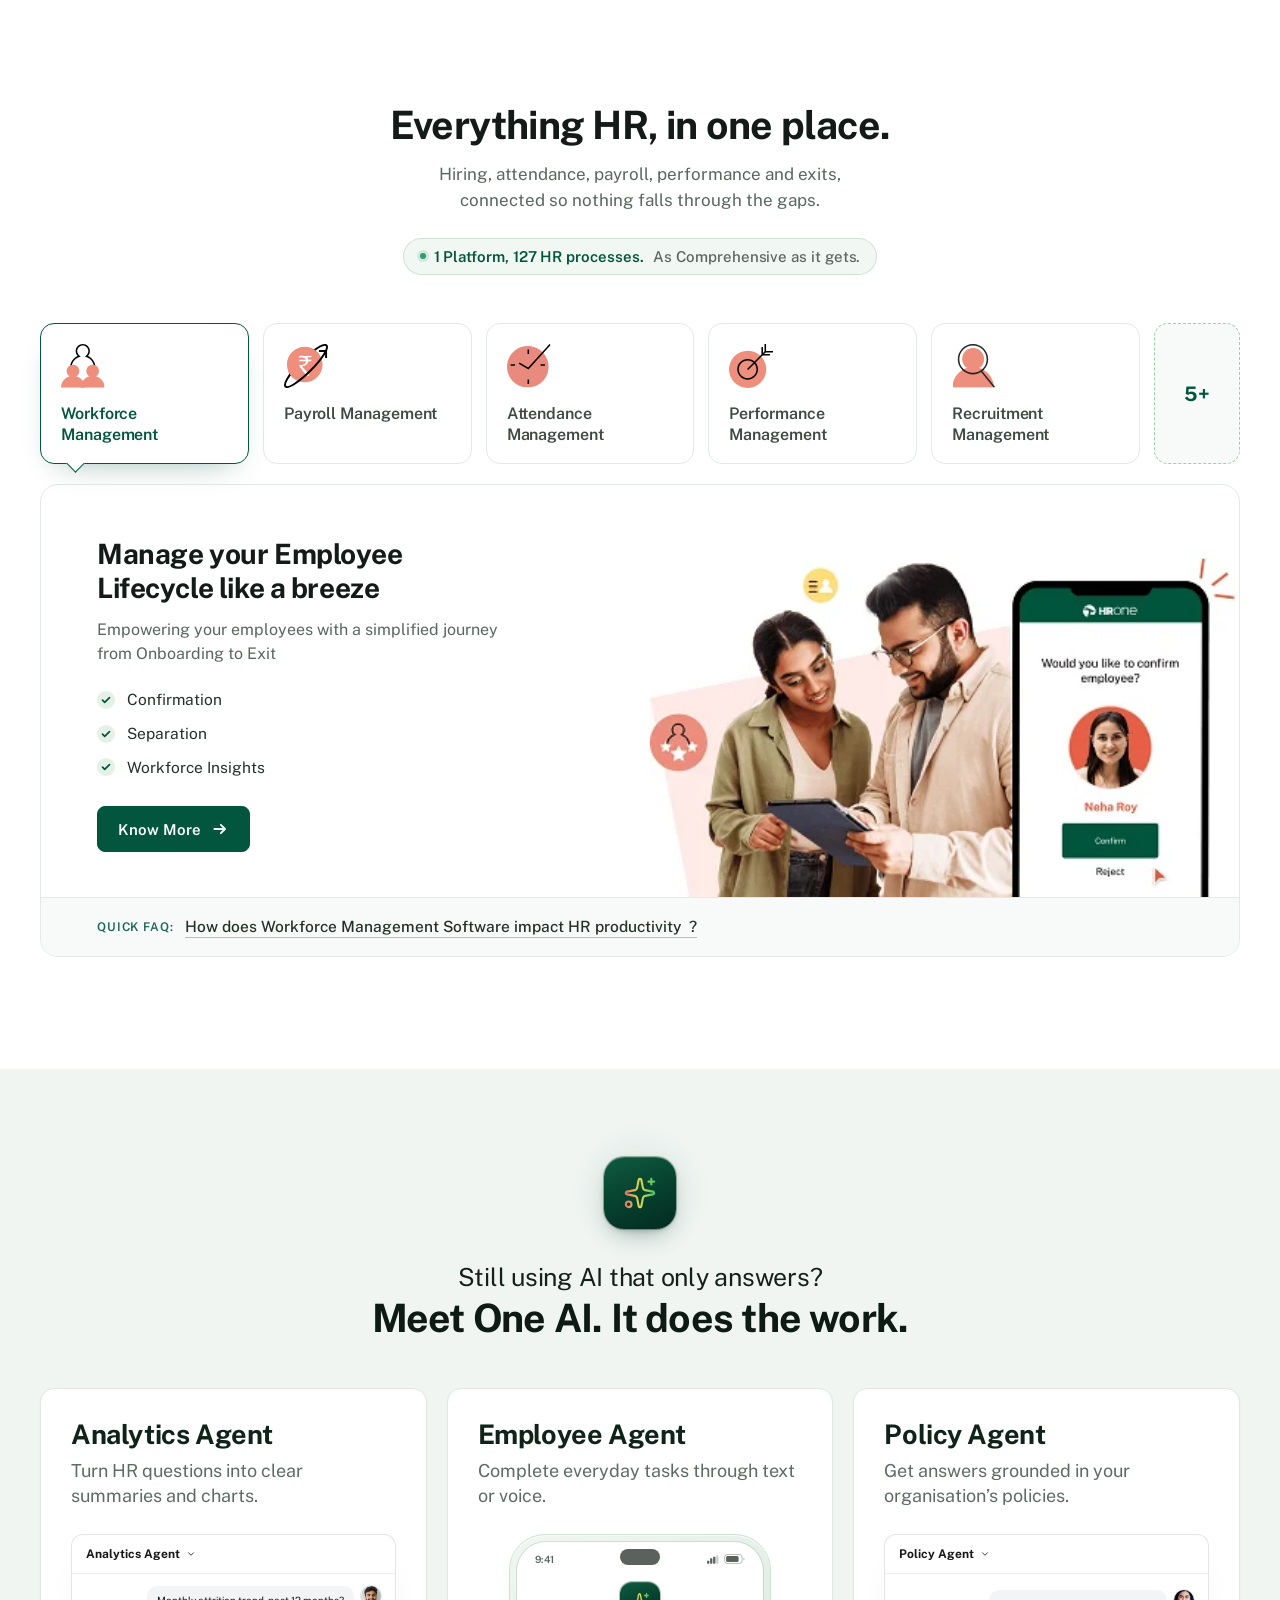
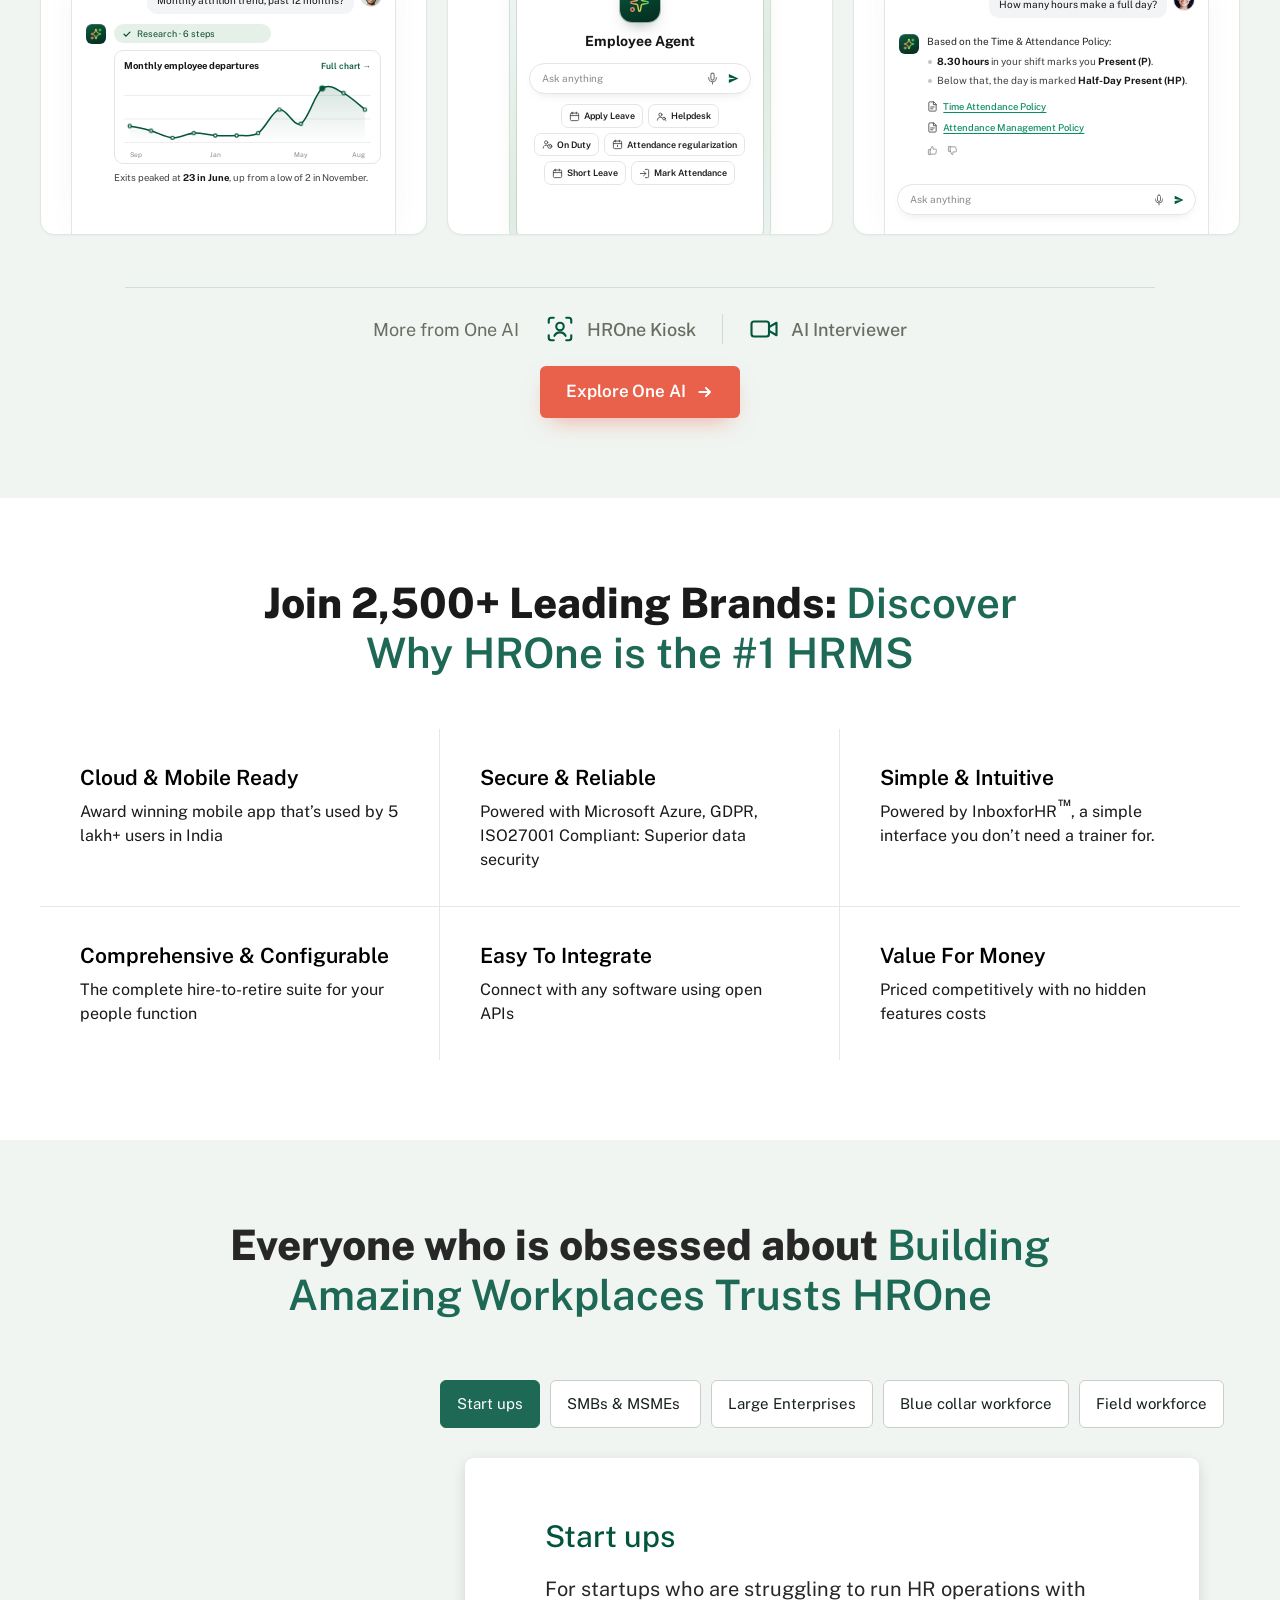
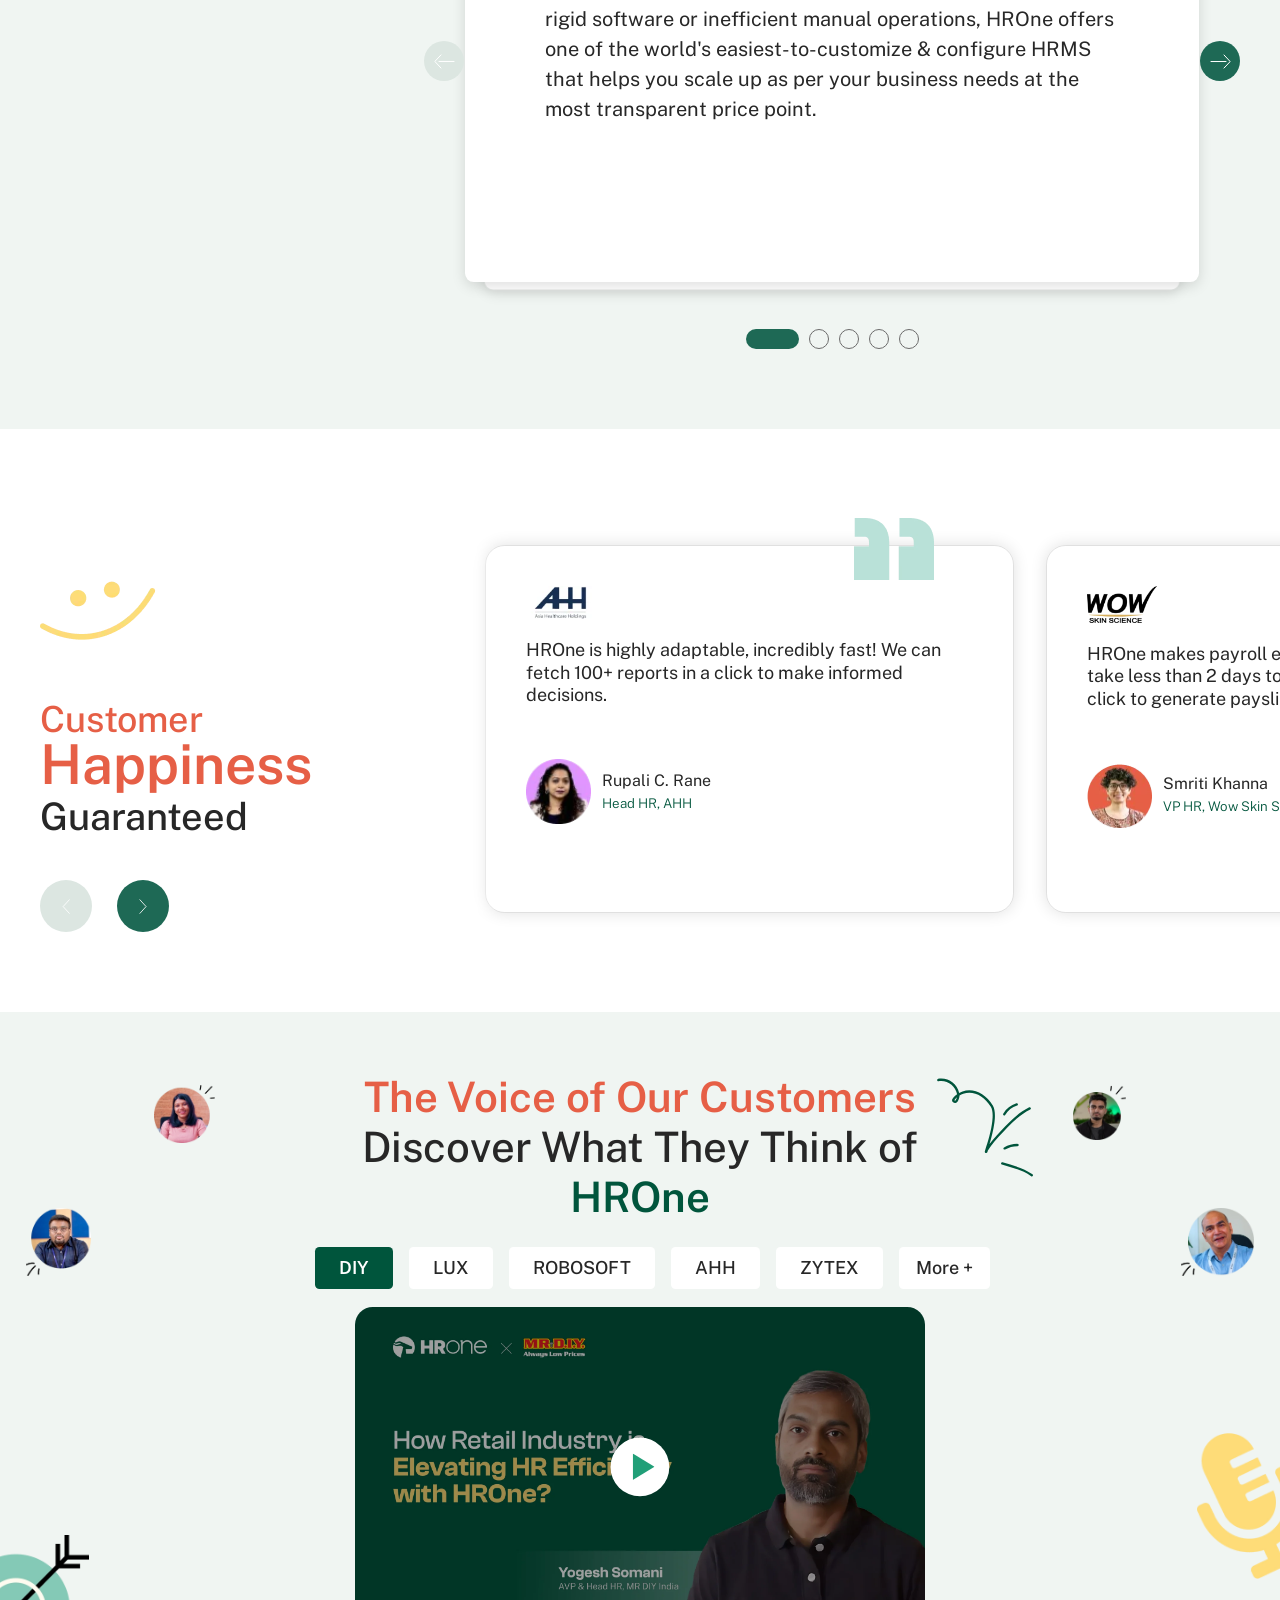
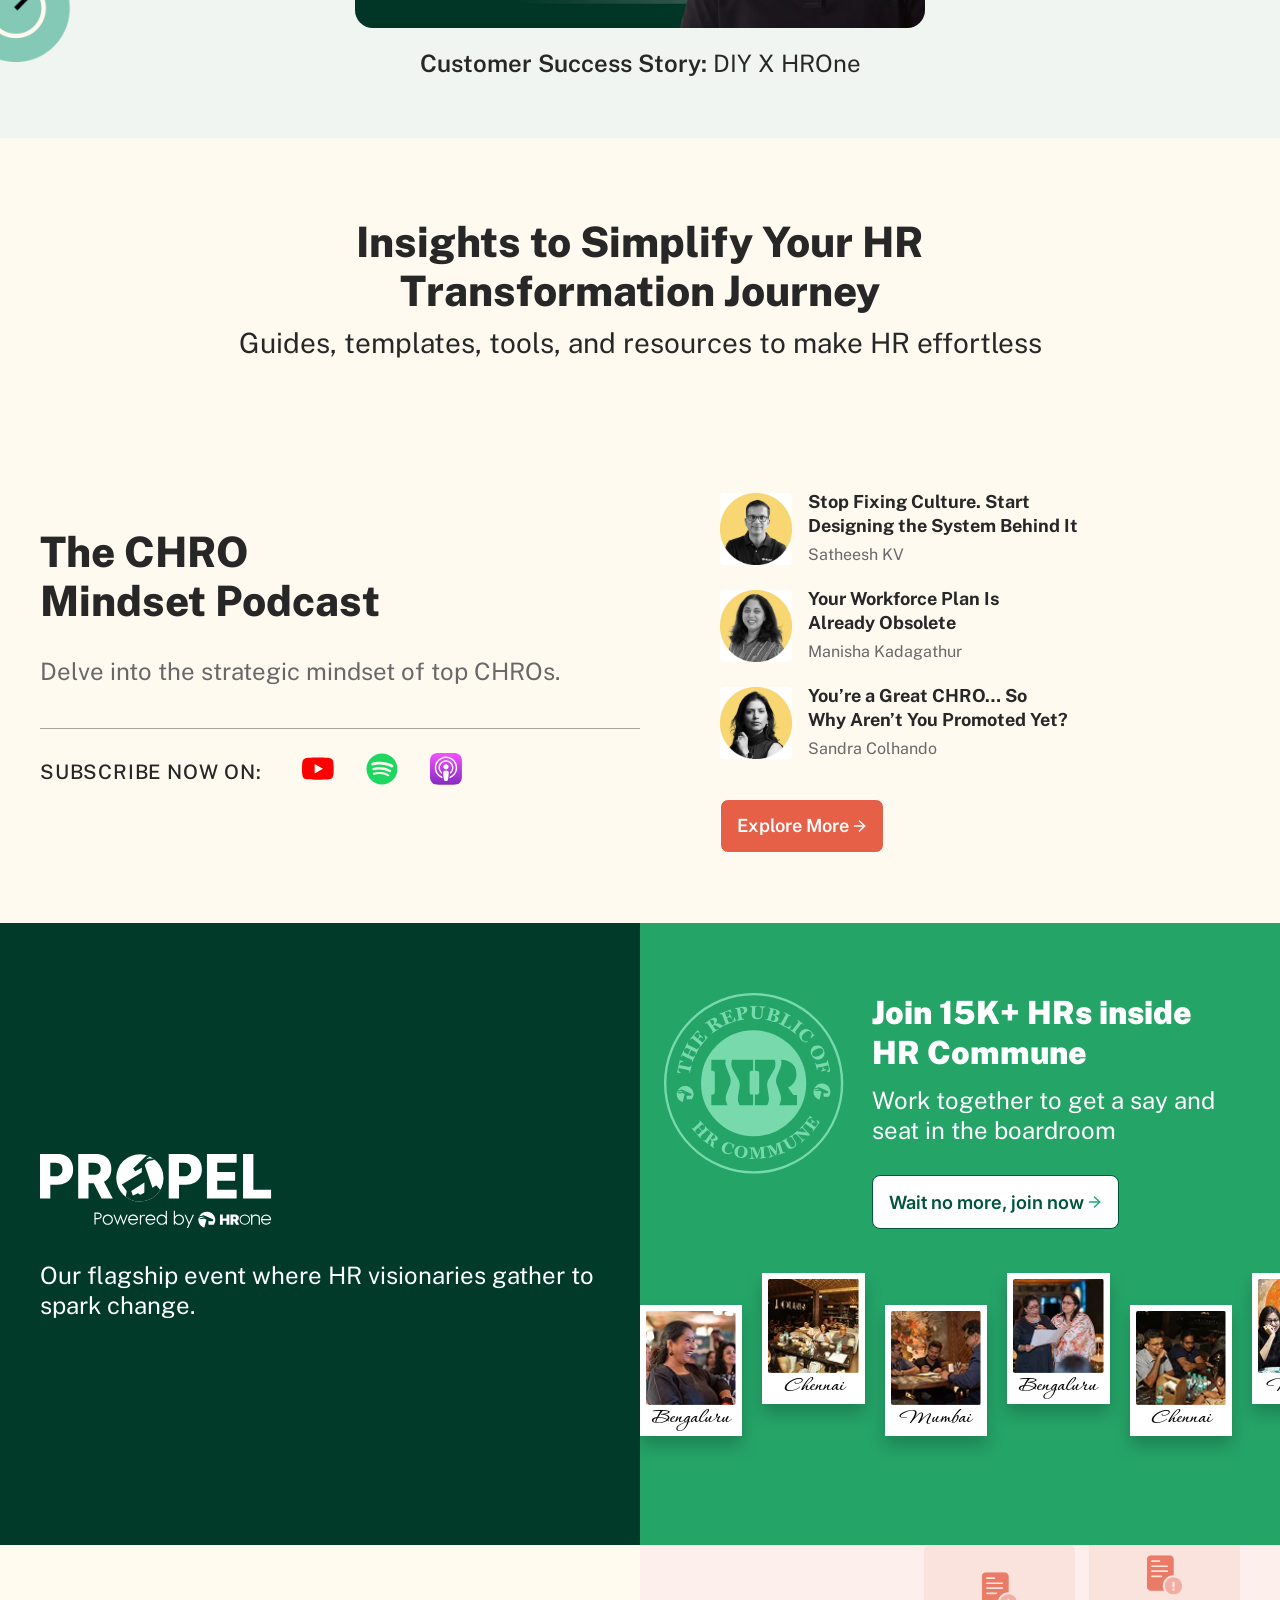
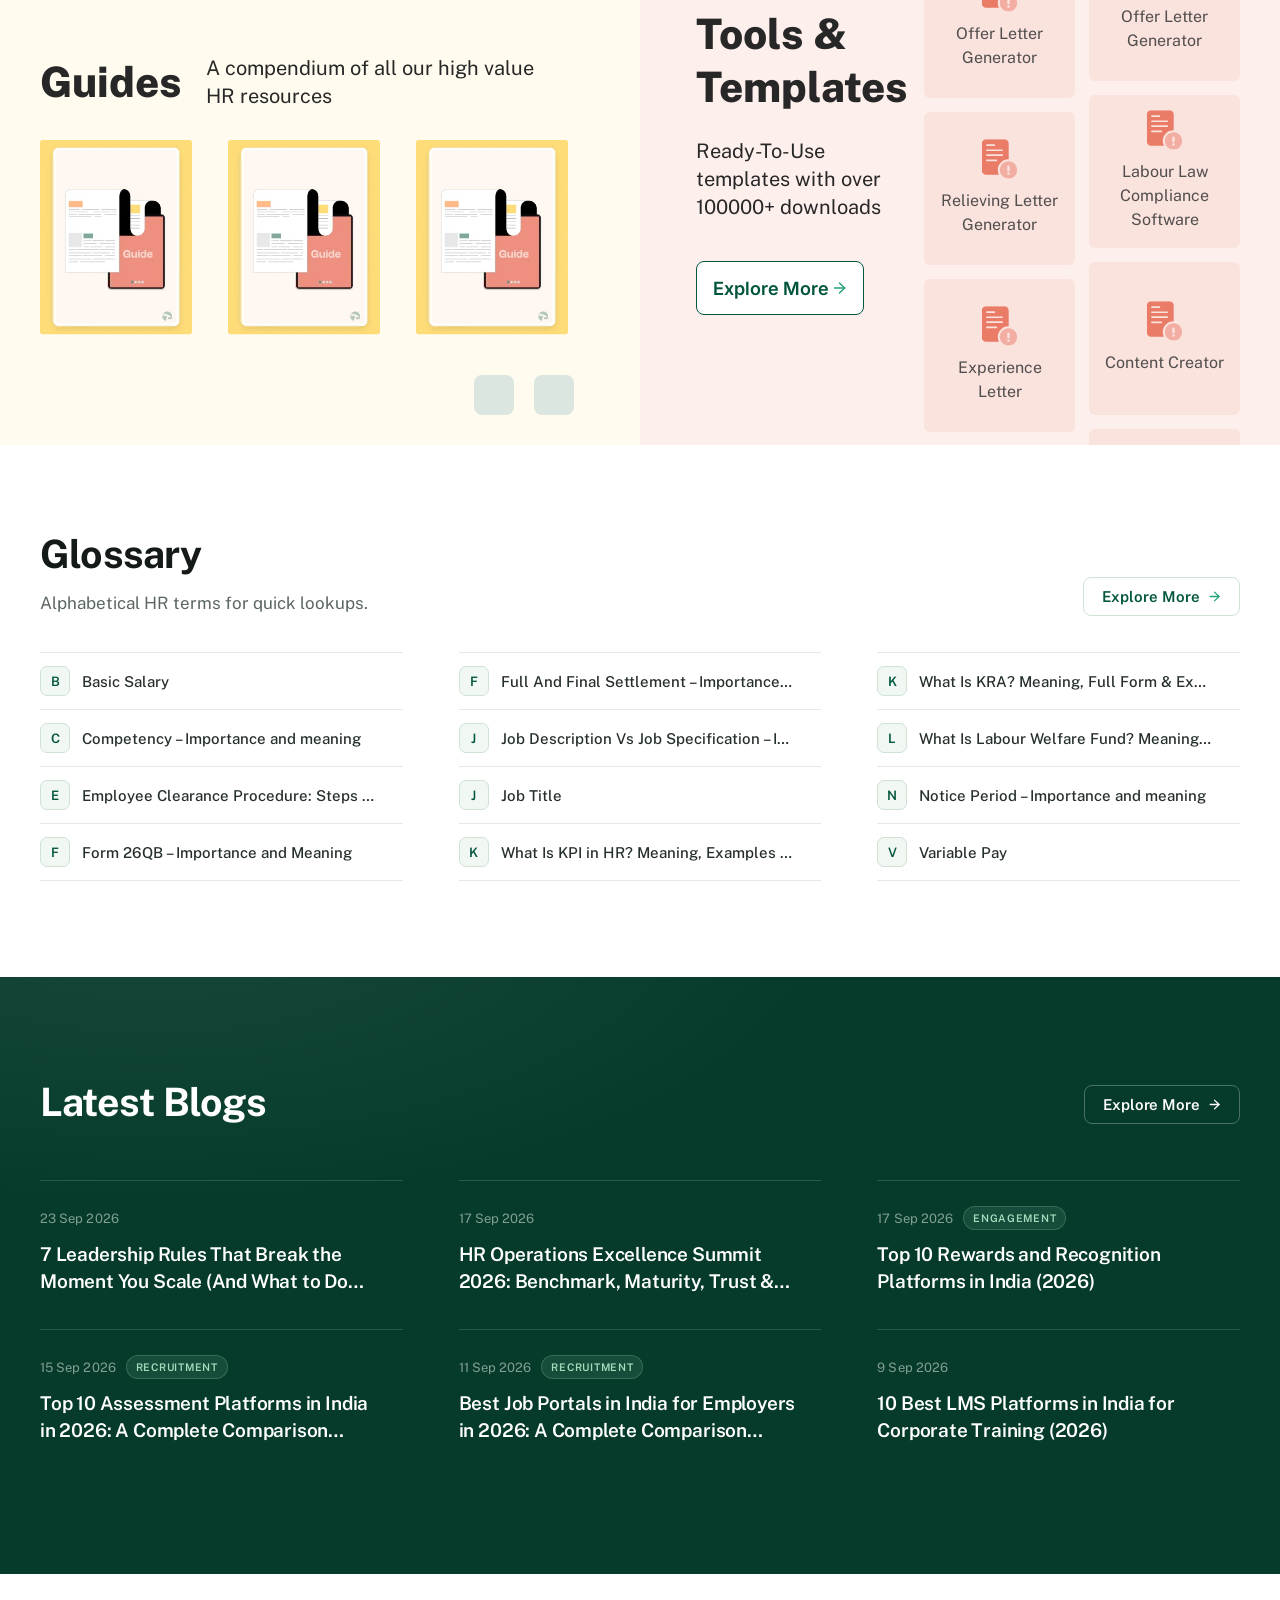
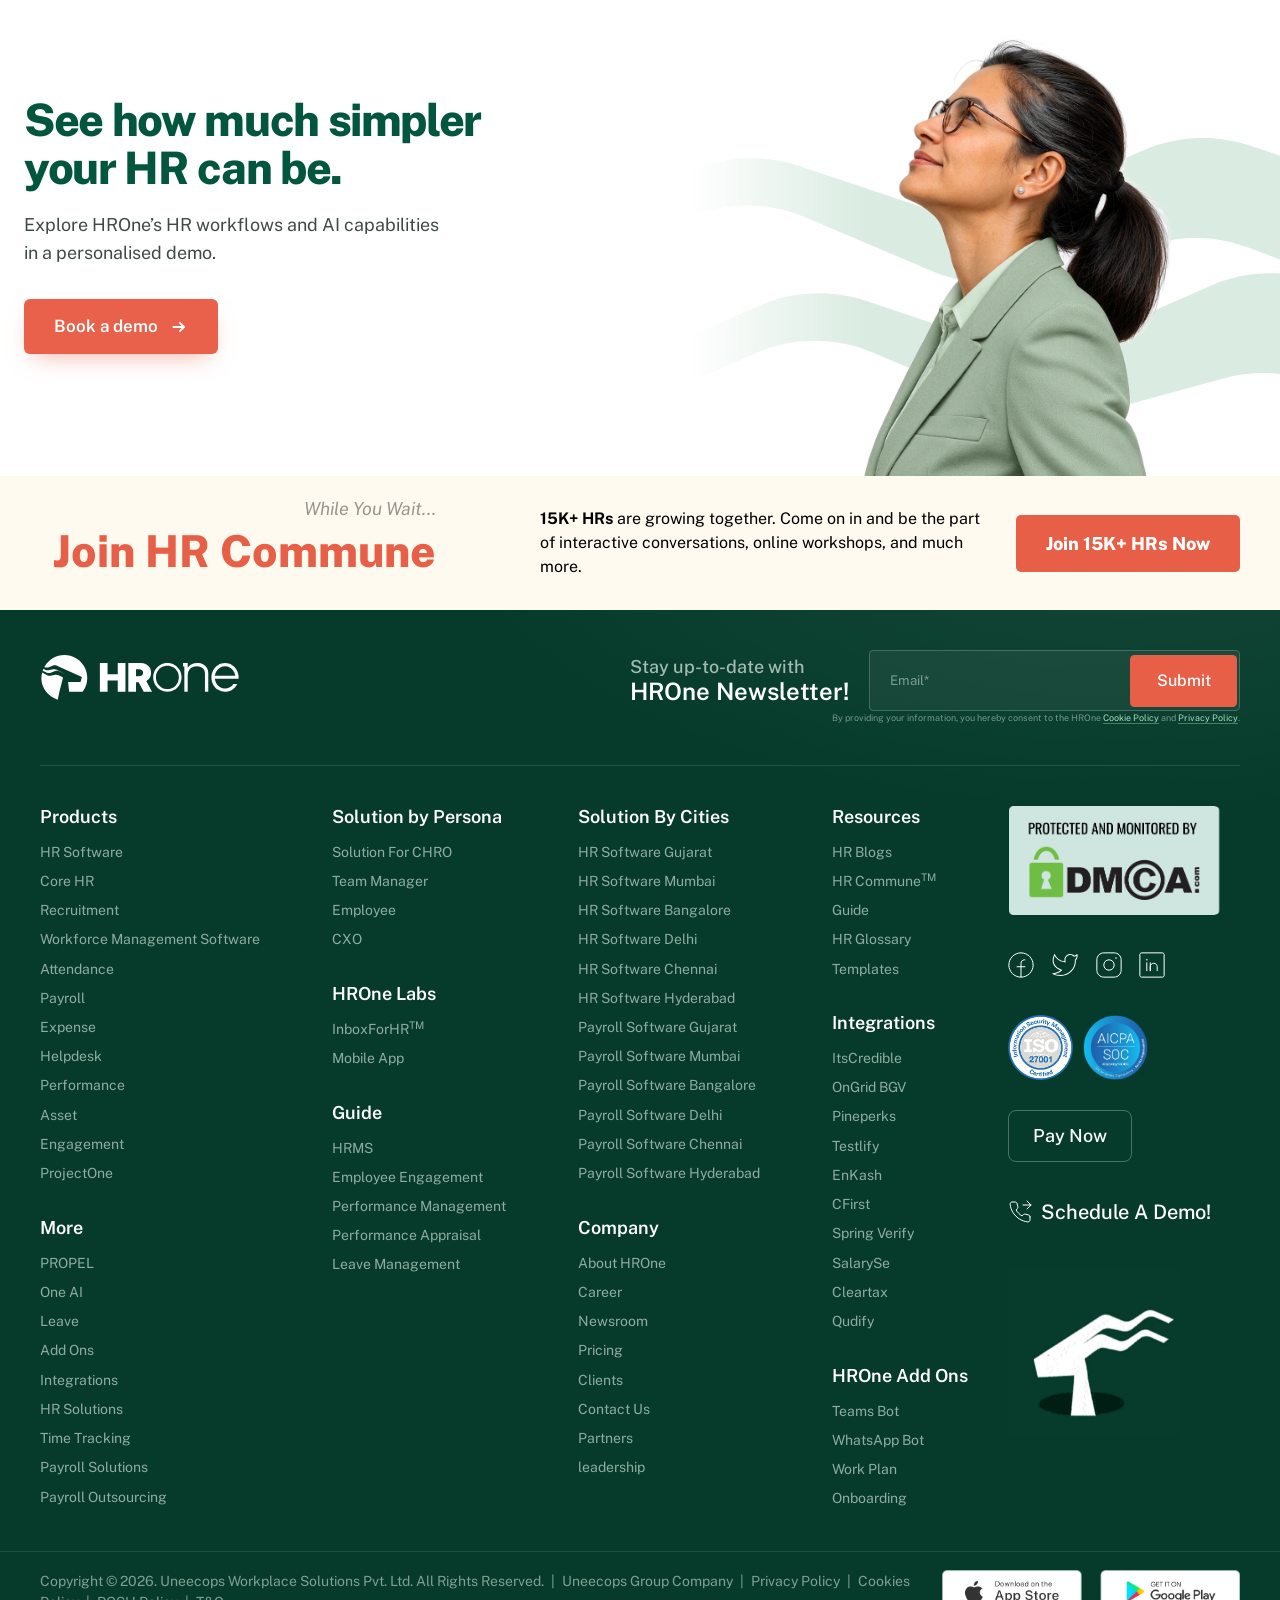
==== commit b3d72de3: "Option D: stop the glossary letter tile tilting on hover Co-Authored-By: Claude Opus 5.5 <noreply@an" ====
--- a/public/legacy/hrone-home/index.html
+++ b/public/legacy/hrone-home/index.html
@@ -7115,6 +7115,7 @@
 .glossary-sec .glossary-grid .card{display:grid !important;place-items:center;width:28px !important;height:28px !important;margin:0 !important;padding:0 !important;border-radius:7px !important;background:#f1f7f3 !important;border:1px solid #cfe2d4;box-shadow:none !important;color:#02563d !important;font:600 13px/1 "Public Sans",sans-serif !important;transition:background .2s,color .2s,border-color .2s}
 .glossary-sec .glossary-grid span{display:block;overflow:hidden;white-space:nowrap;text-overflow:ellipsis;font:500 15px/1.4 "Public Sans",sans-serif !important;color:#26302b !important;transition:color .2s}
 .glossary-sec .glossary-grid li a:hover span,.glossary-sec .glossary-grid li a:focus-visible span{color:#02563d !important}
+.glossary-sec .glossary-grid li:hover .card{transform:none !important;box-shadow:none !important}
 .glossary-sec .glossary-grid li a:hover .card,.glossary-sec .glossary-grid li a:focus-visible .card{background:#02563d !important;border-color:#02563d;color:#fff !important}
 .glossary-sec .glossary-grid li a:hover::after,.glossary-sec .glossary-grid li a:focus-visible::after{opacity:1;transform:none}
 .glossary-sec .glossary-grid li a:focus-visible{outline:2px solid #9fcdb2;outline-offset:2px;border-radius:4px}
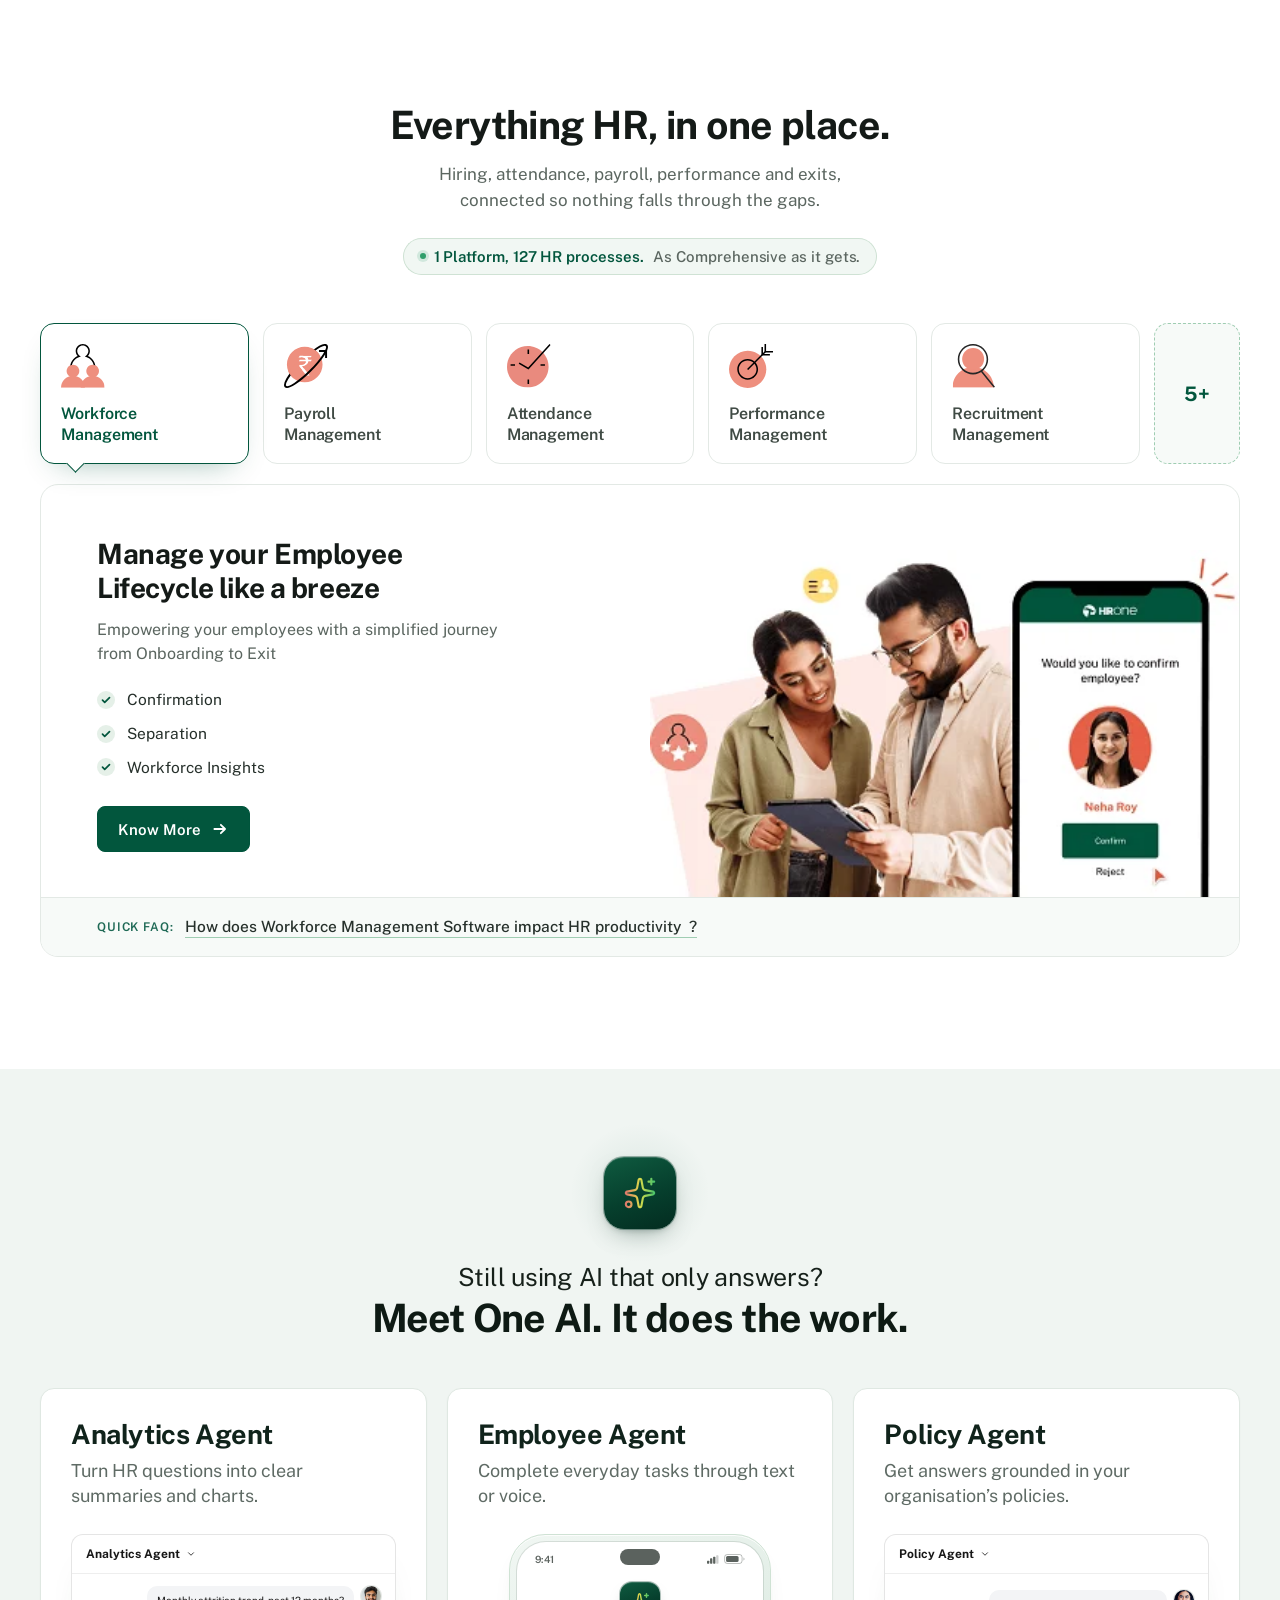
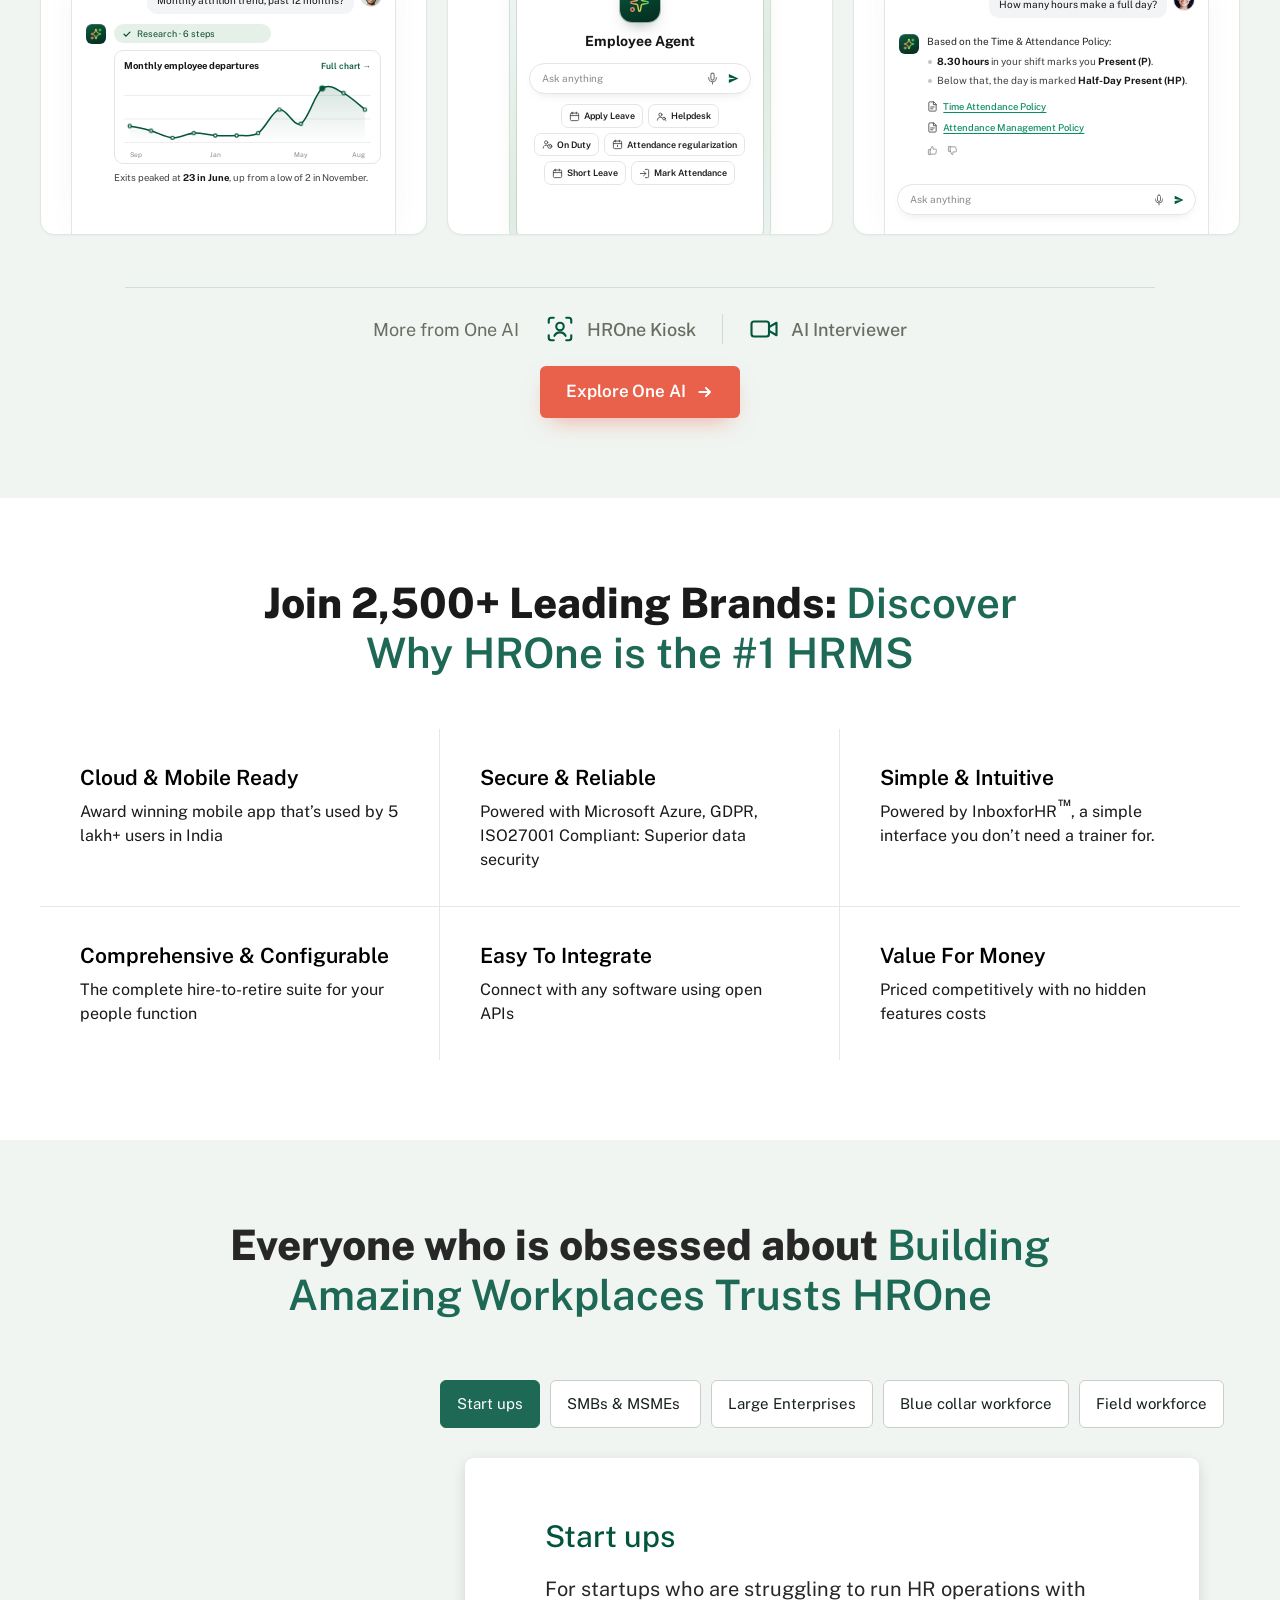
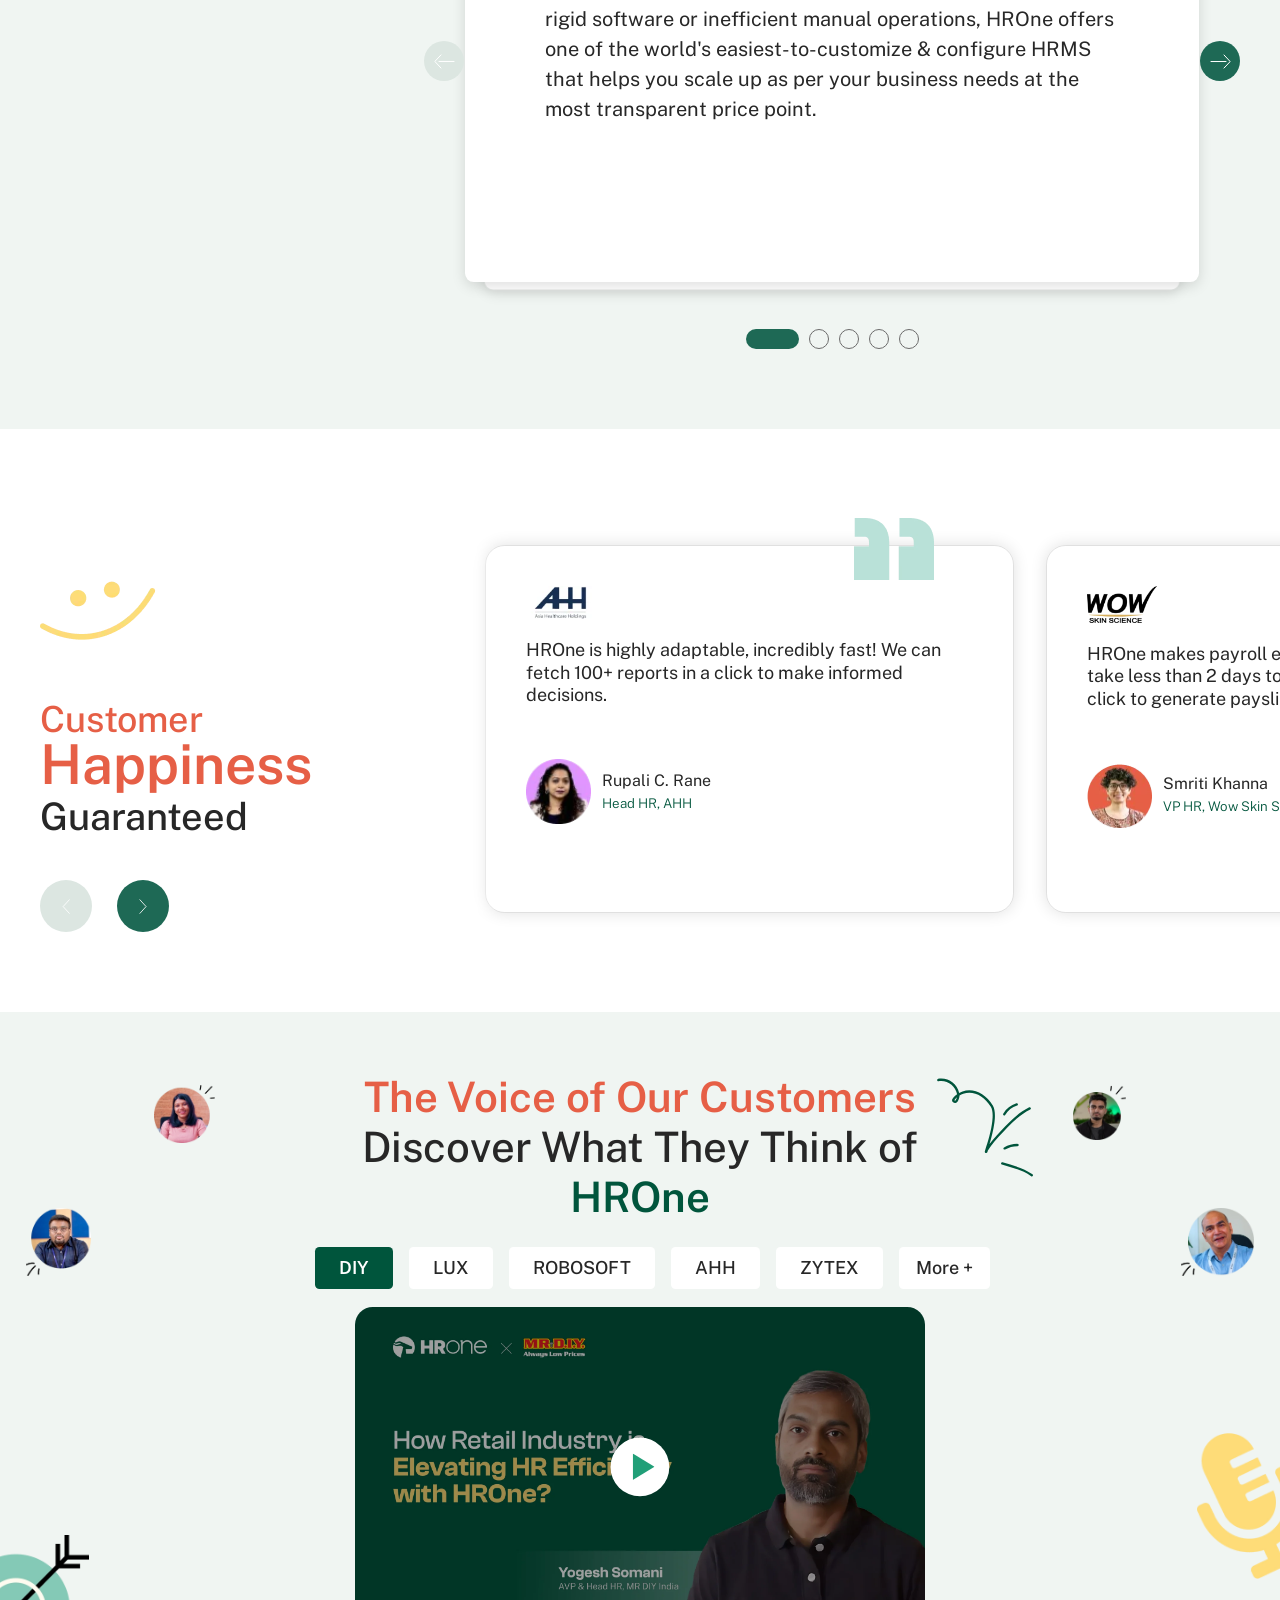
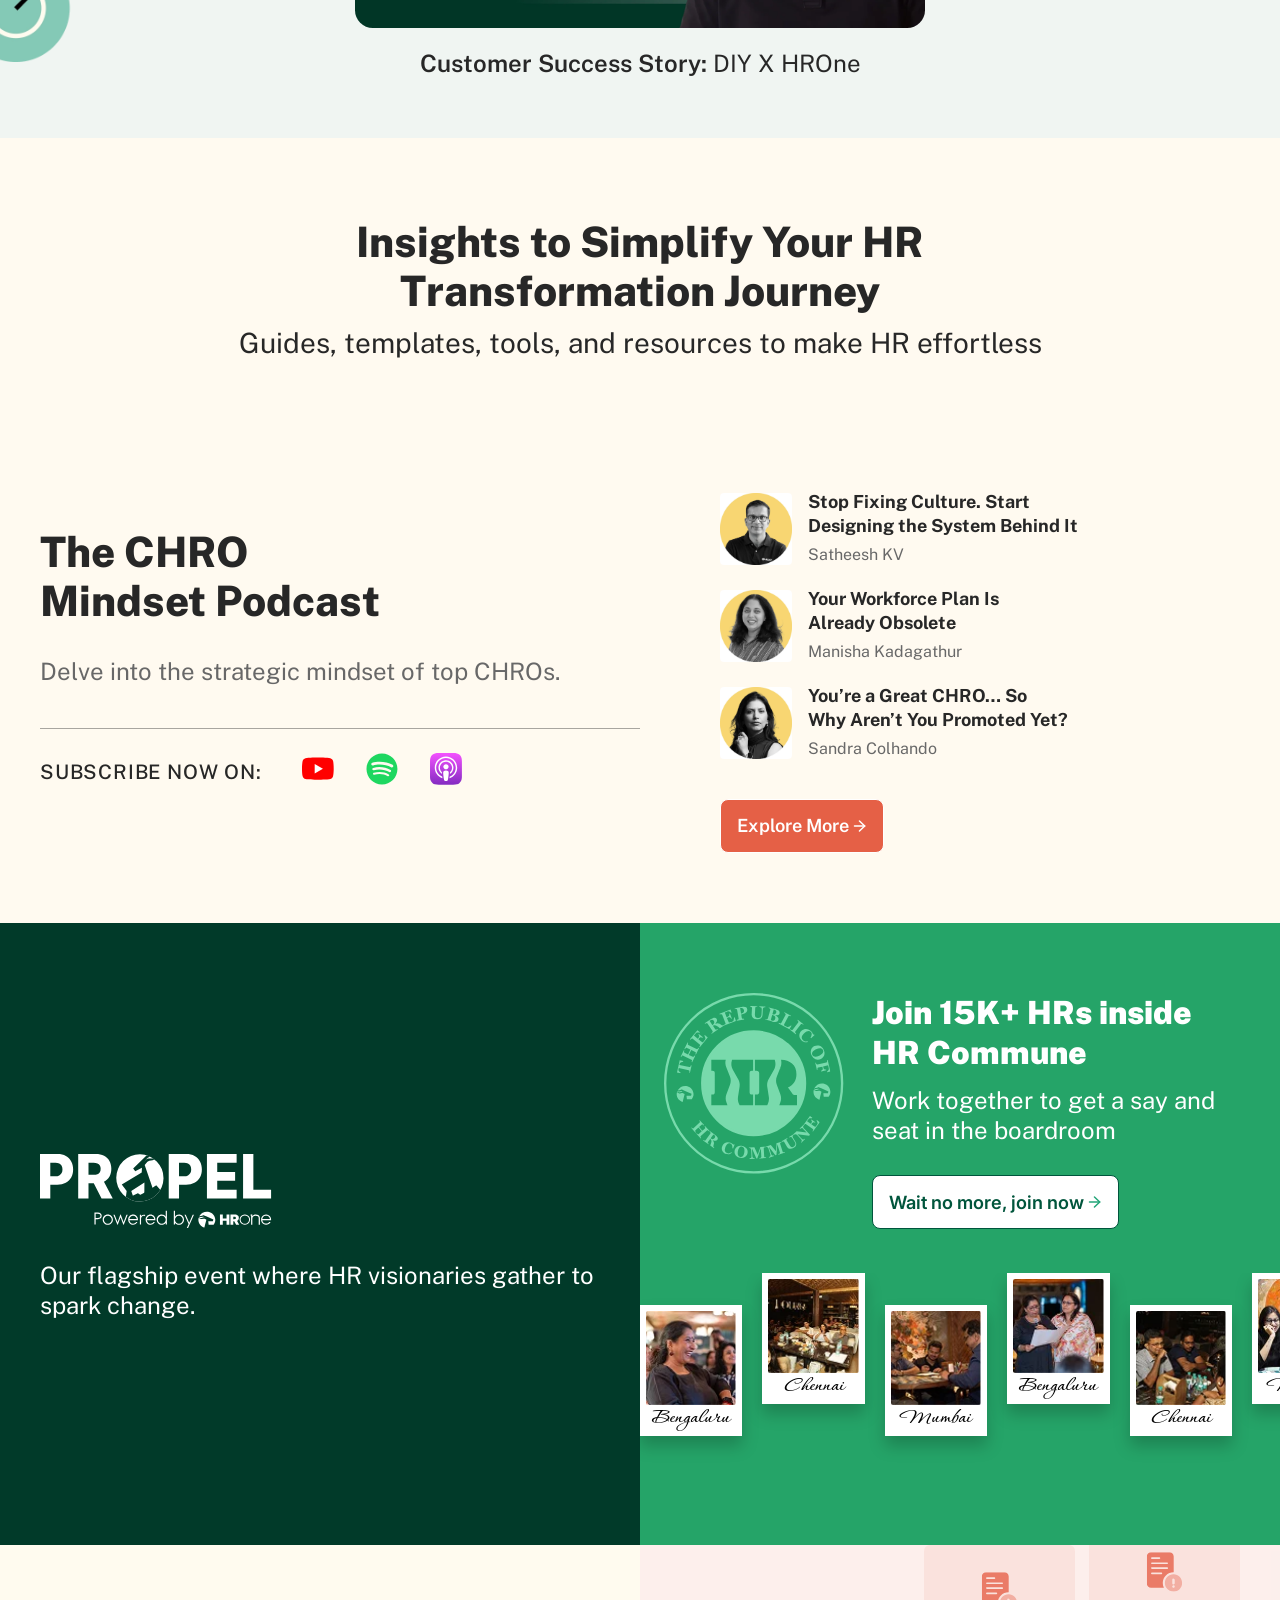
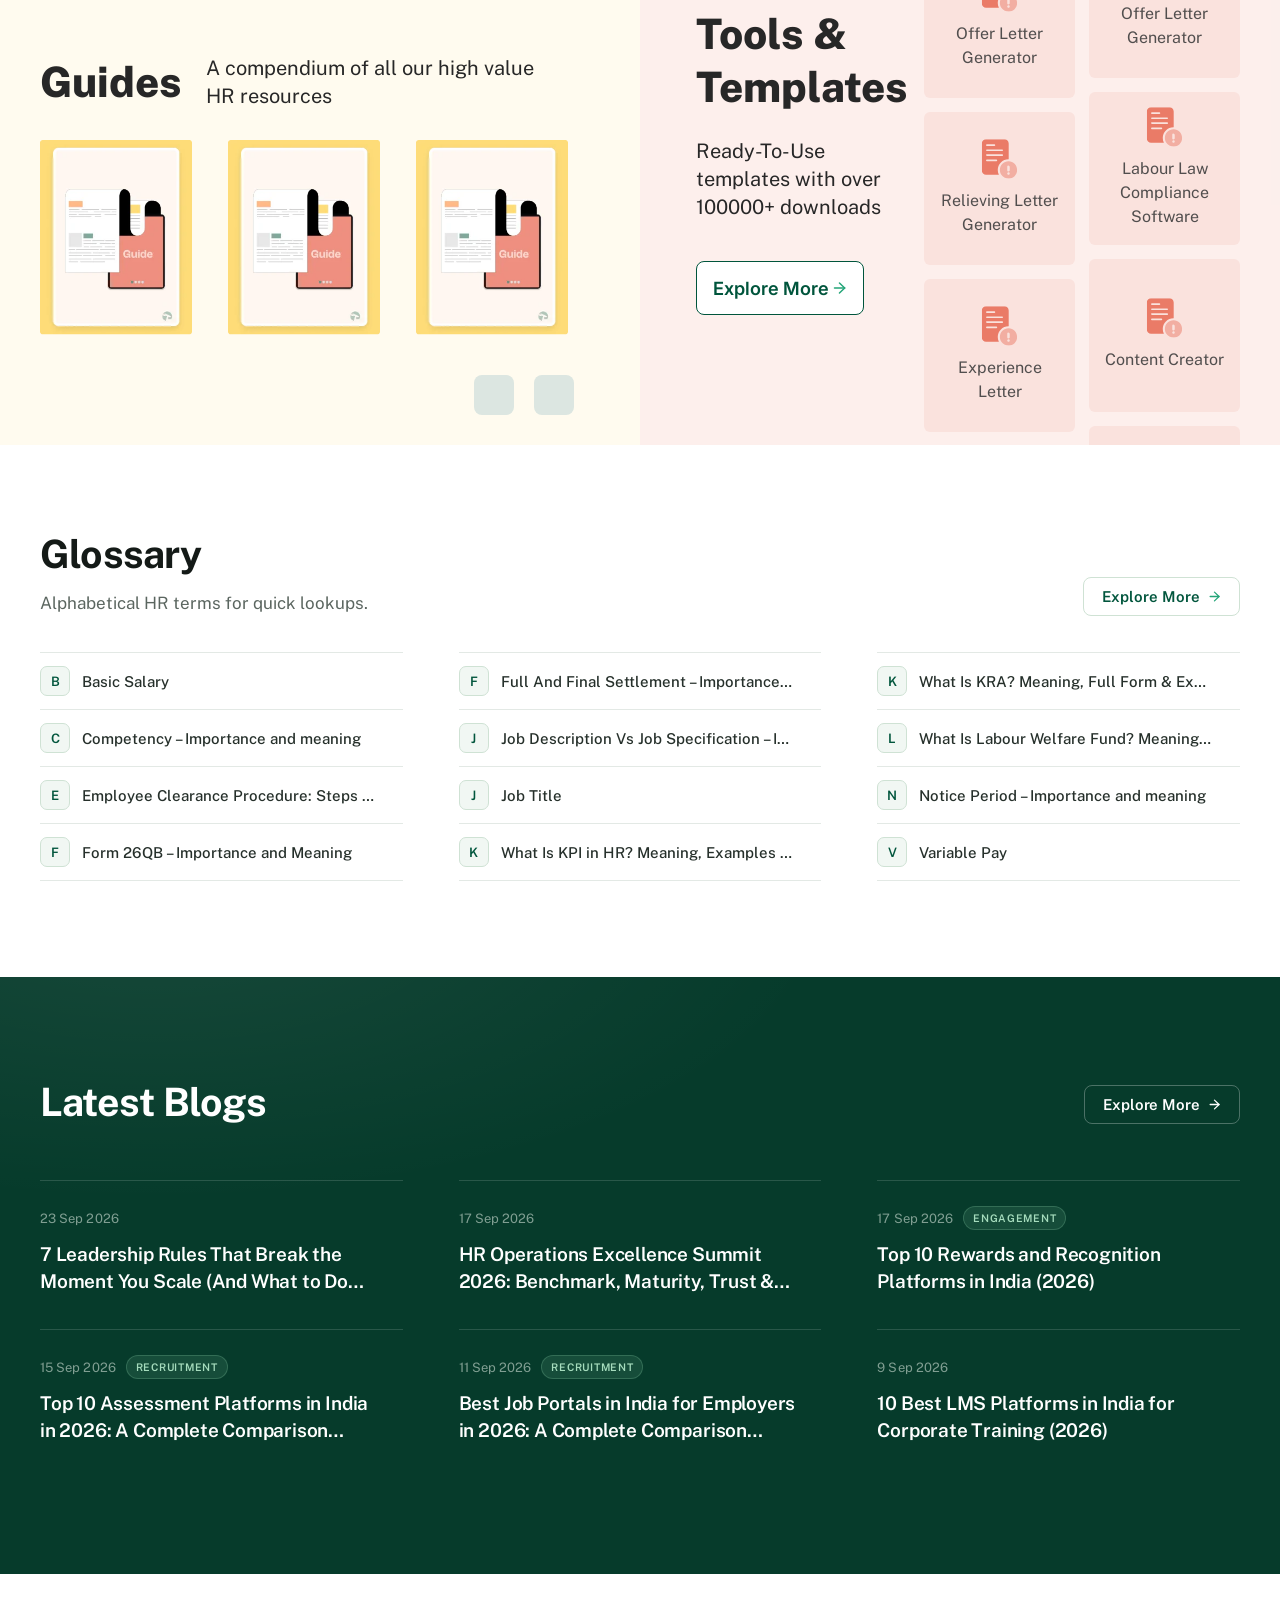
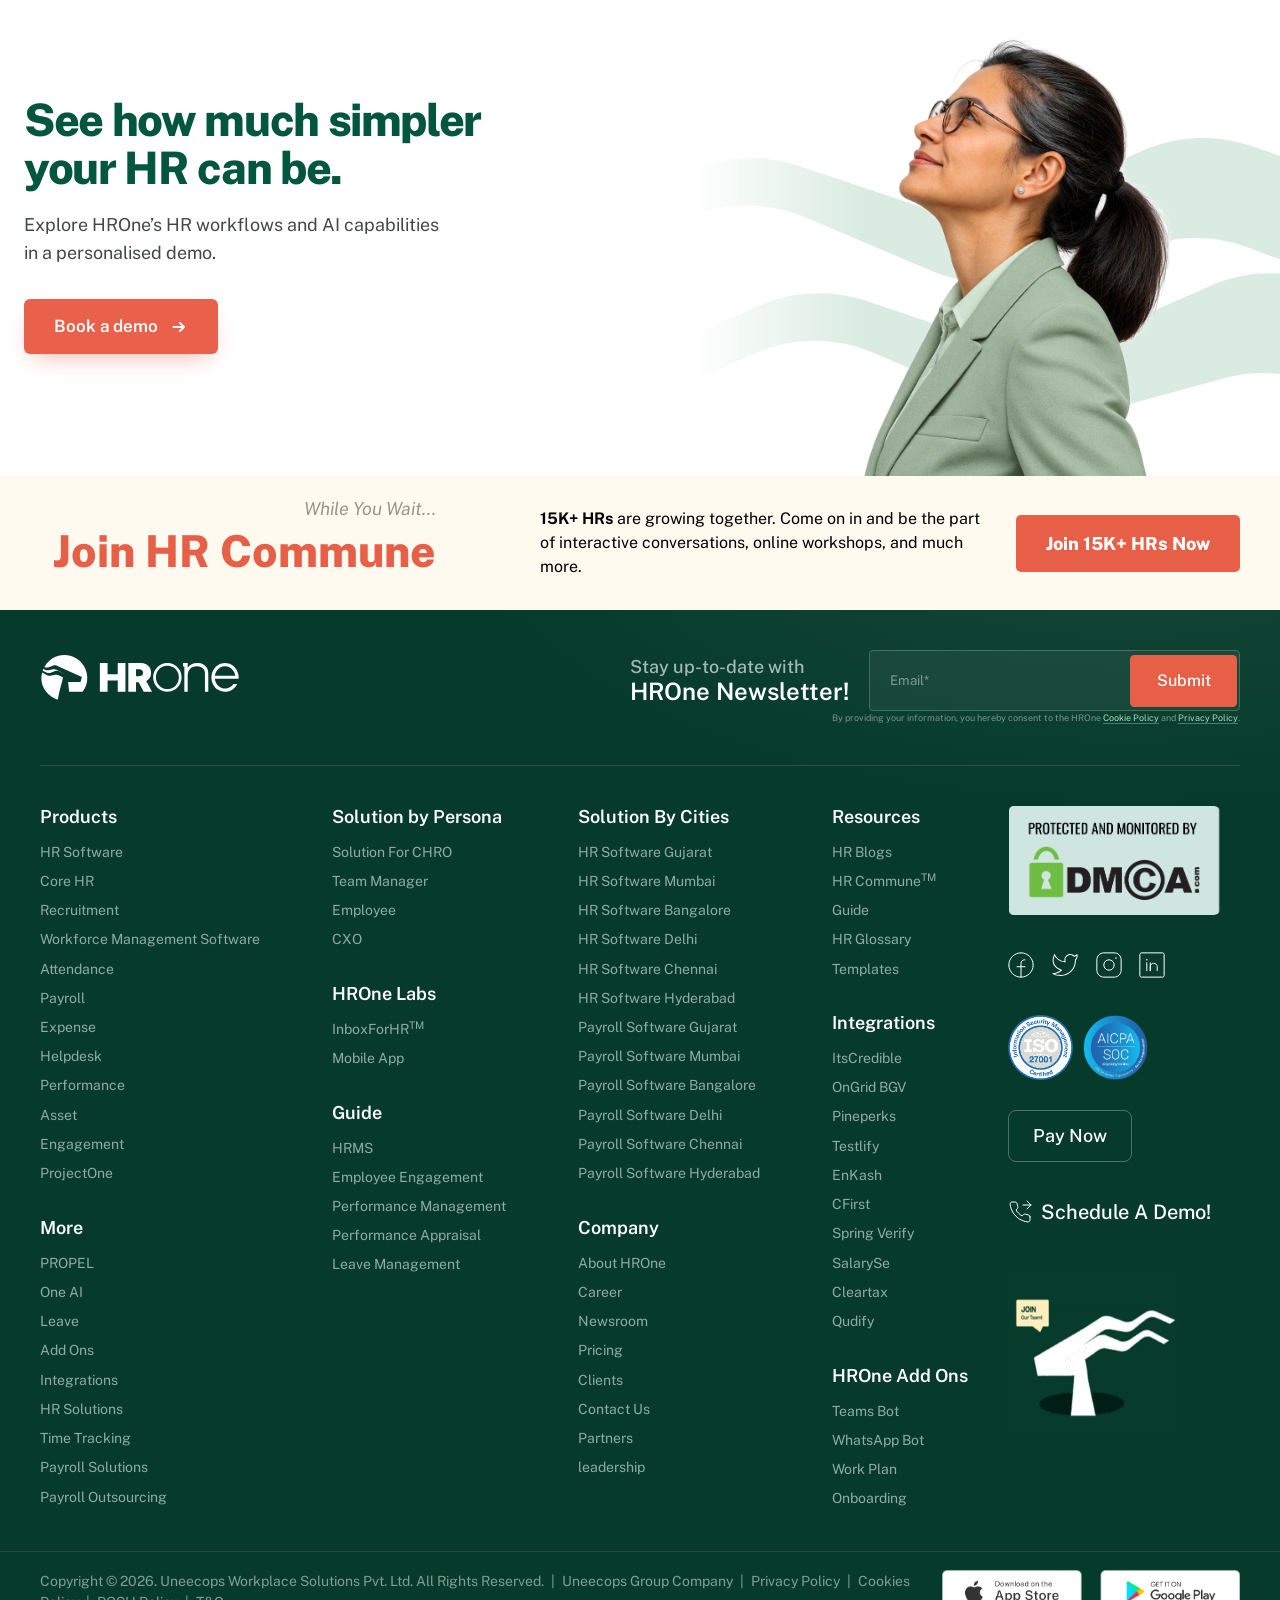
==== commit 46303459: "Option D: wrap every module tab label onto two lines Co-Authored-By: Claude Opus 5.5 <noreply@anthro" ====
--- a/public/legacy/hrone-home/index.html
+++ b/public/legacy/hrone-home/index.html
@@ -5243,7 +5243,7 @@
 .workplace-way ul.tabs li{position:relative;padding:20px 20px 18px !important;border:1px solid #e3e9e5 !important;border-radius:14px !important;background:#fff !important;box-shadow:none !important;transition:border-color .2s,background .2s,box-shadow .2s,transform .2s}
 .workplace-way ul.tabs li .tabs-details{width:auto !important;margin:0 !important}
 .workplace-way ul.tabs li .tabs-details img{width:44px !important;height:44px !important;display:block;transition:transform .25s}
-.workplace-way ul.tabs li p{margin-top:16px !important;font:600 16px/1.3 "Public Sans",sans-serif !important;letter-spacing:-.005em;color:#3f4a44 !important;transition:color .2s}
+.workplace-way ul.tabs li p{width:min-content;margin-top:16px !important;font:600 16px/1.3 "Public Sans",sans-serif !important;letter-spacing:-.005em;color:#3f4a44 !important;transition:color .2s}
 .workplace-way ul.tabs li:hover{border-color:#cfe2d4 !important;background:#fbfdfc !important}
 .workplace-way ul.tabs li:hover .tabs-details img{transform:translateY(-2px)}
 .workplace-way ul.tabs li.active{border-color:#02563d !important;background:#fff !important;box-shadow:0 14px 30px -18px rgba(2,86,61,.45) !important}
